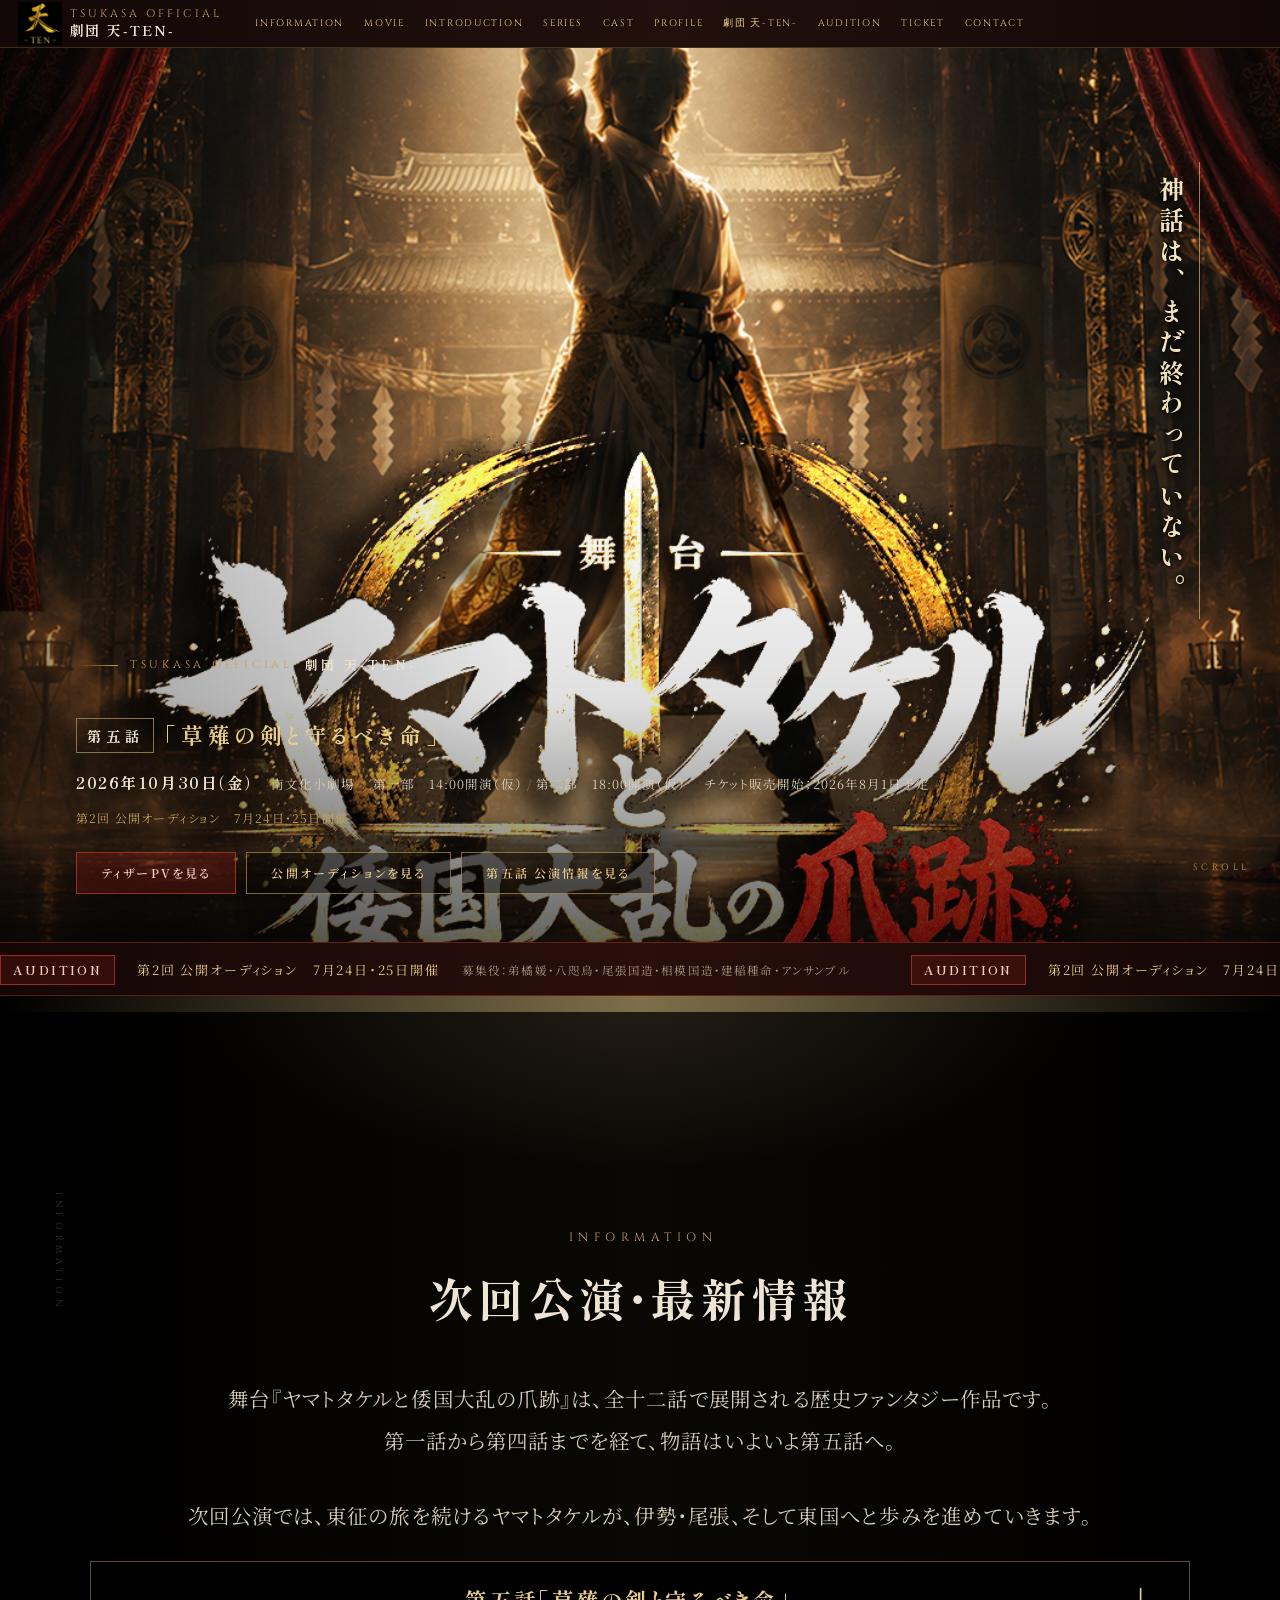
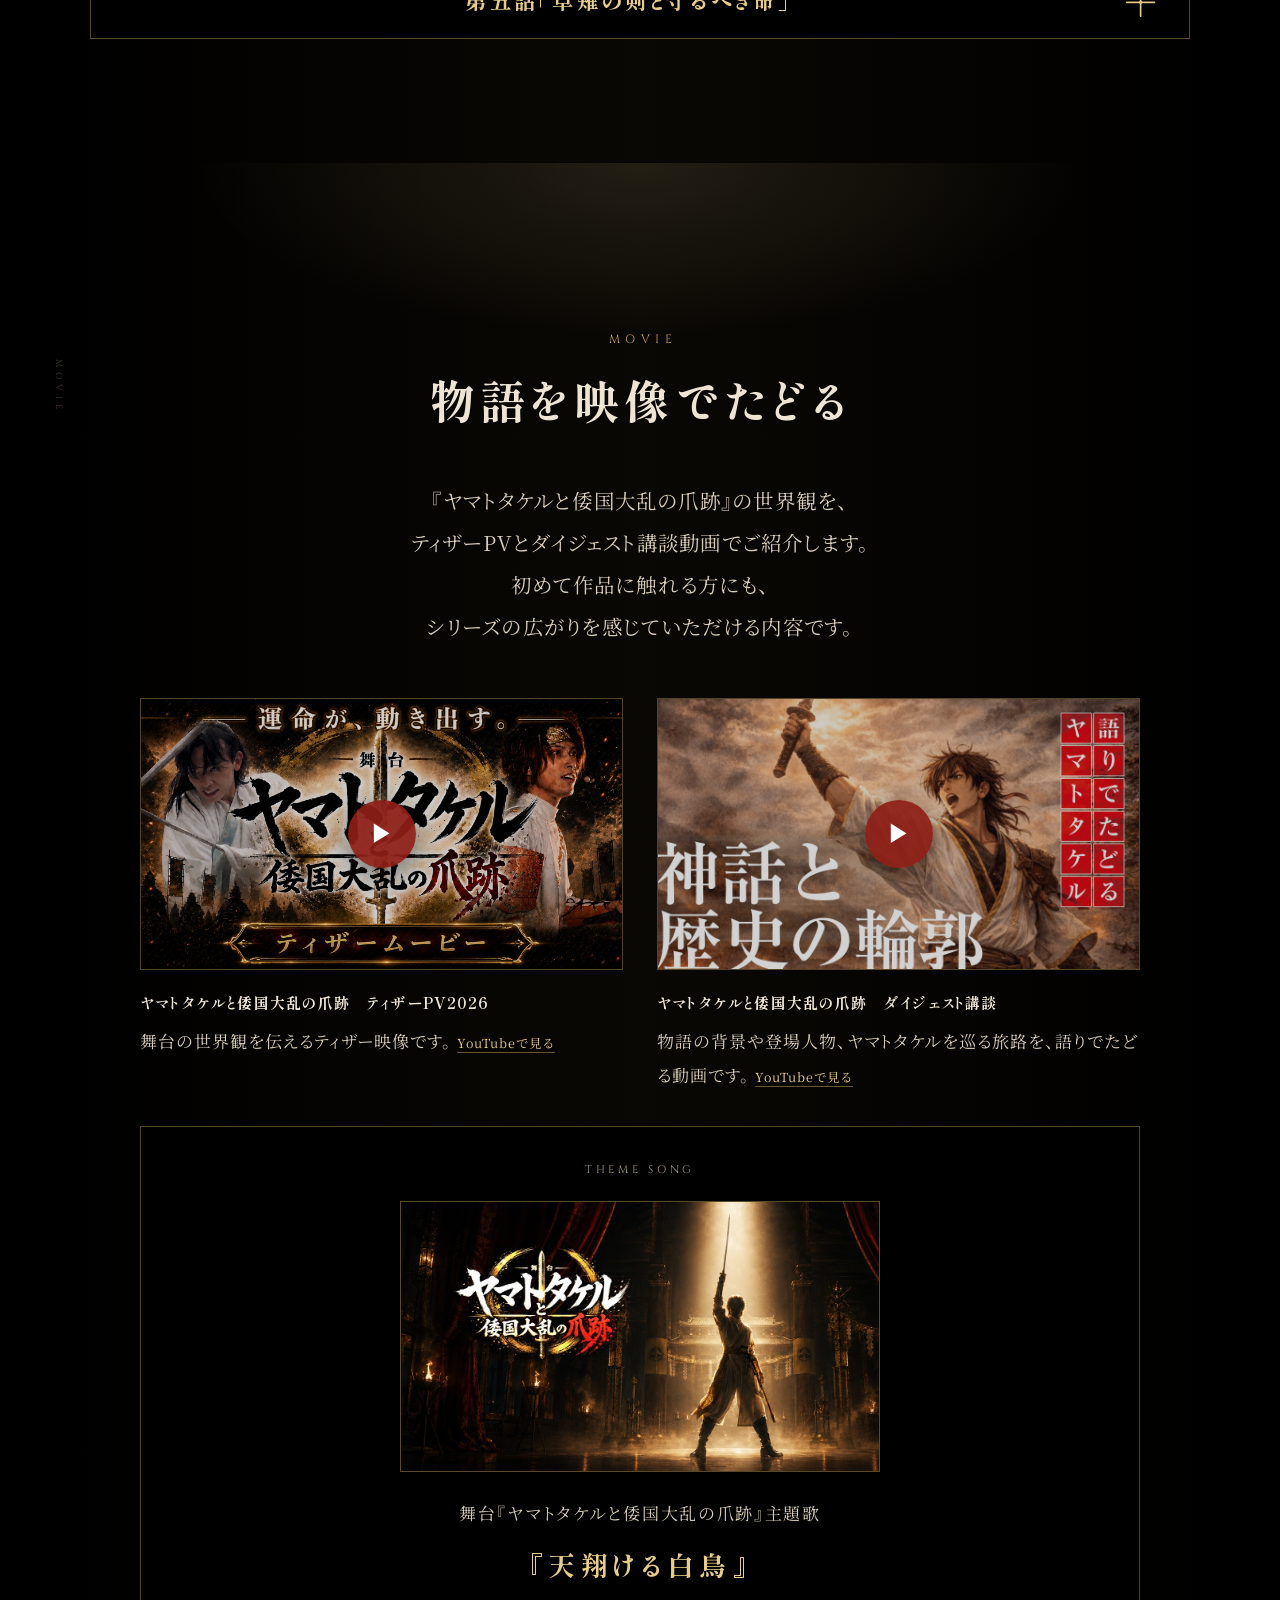
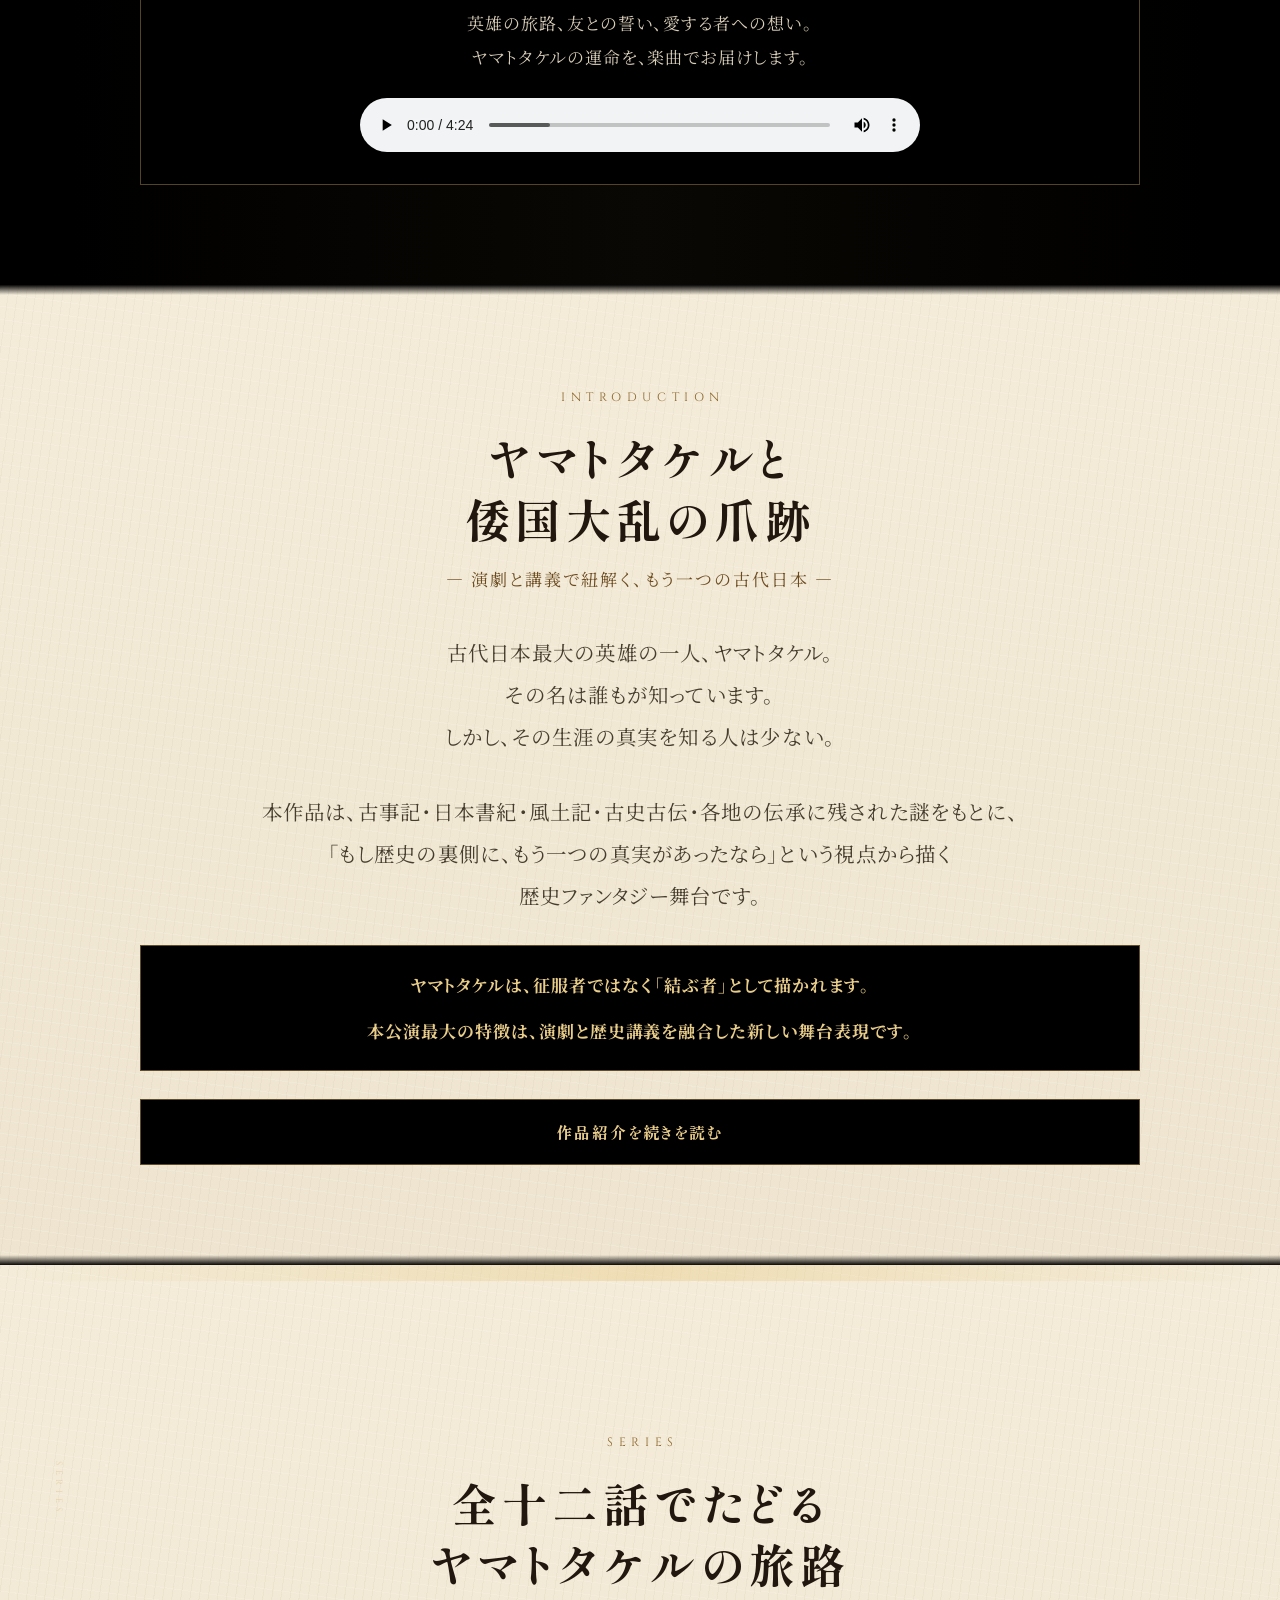
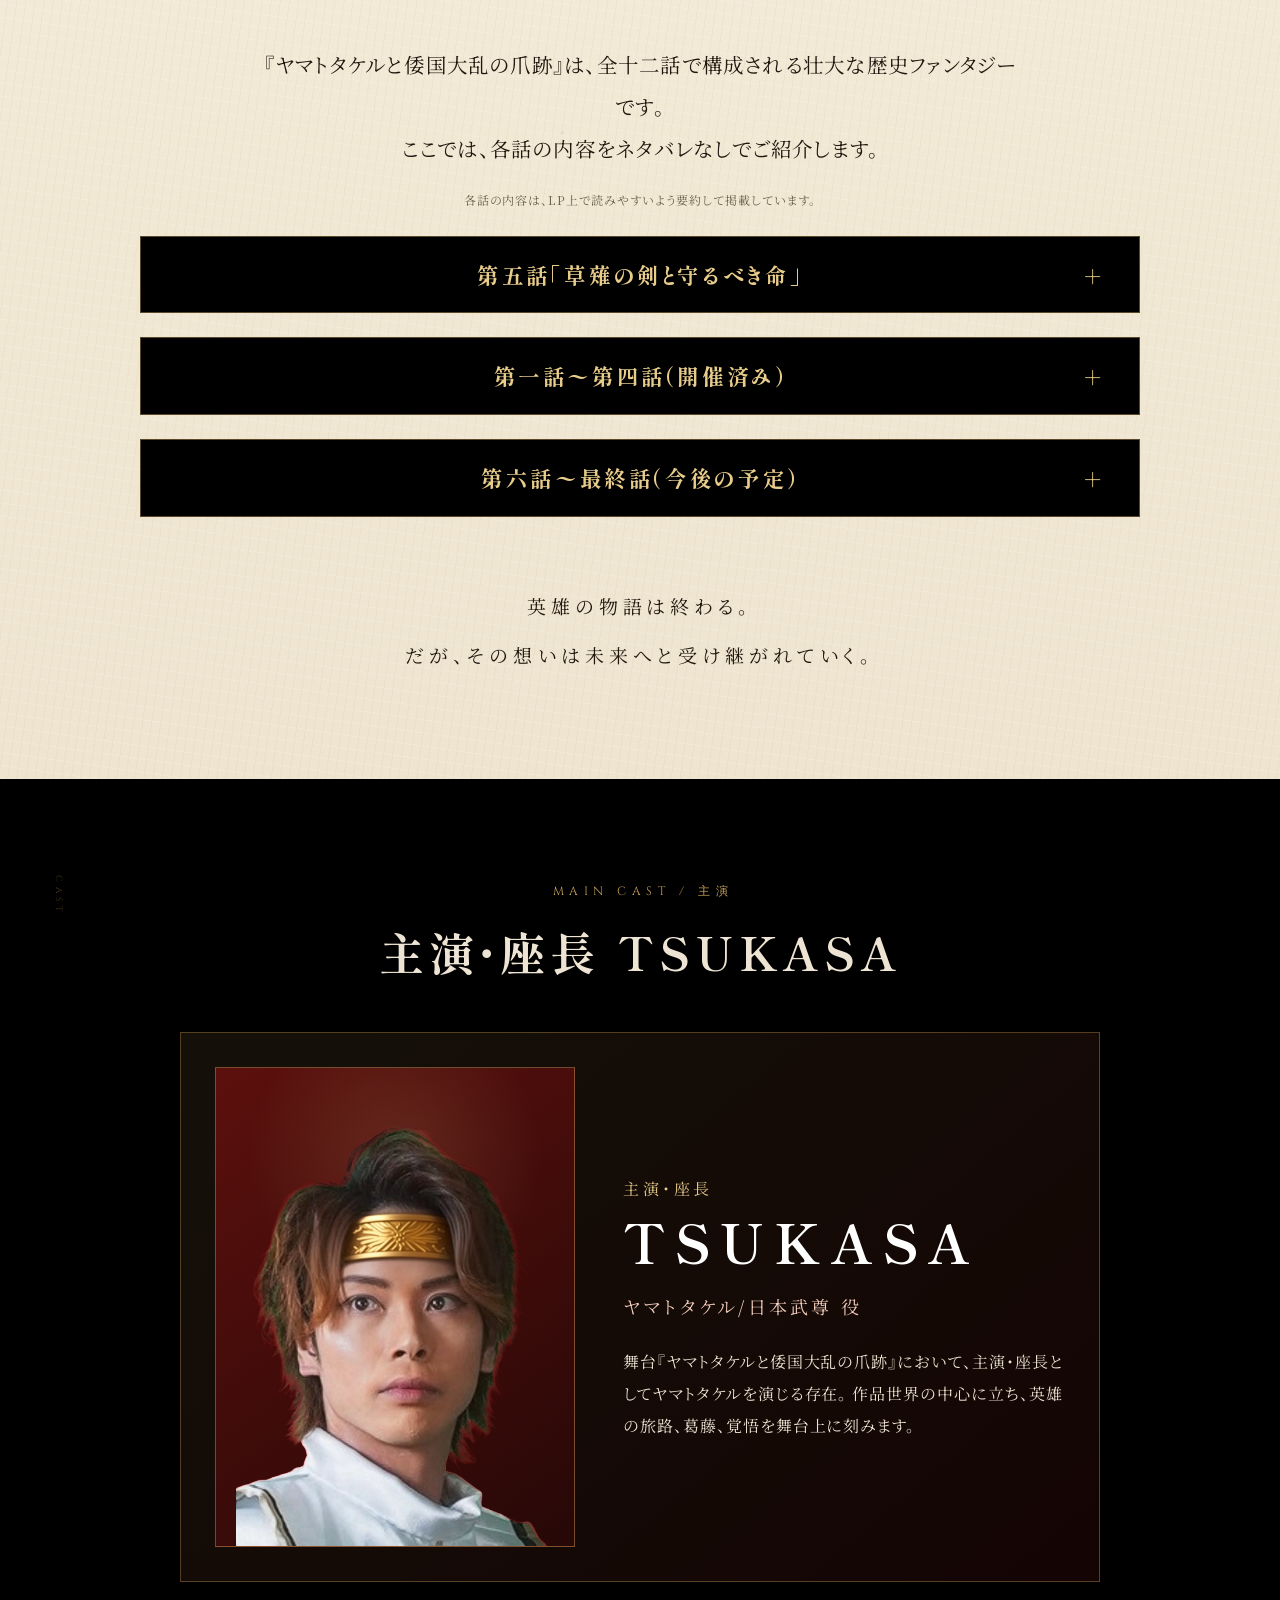
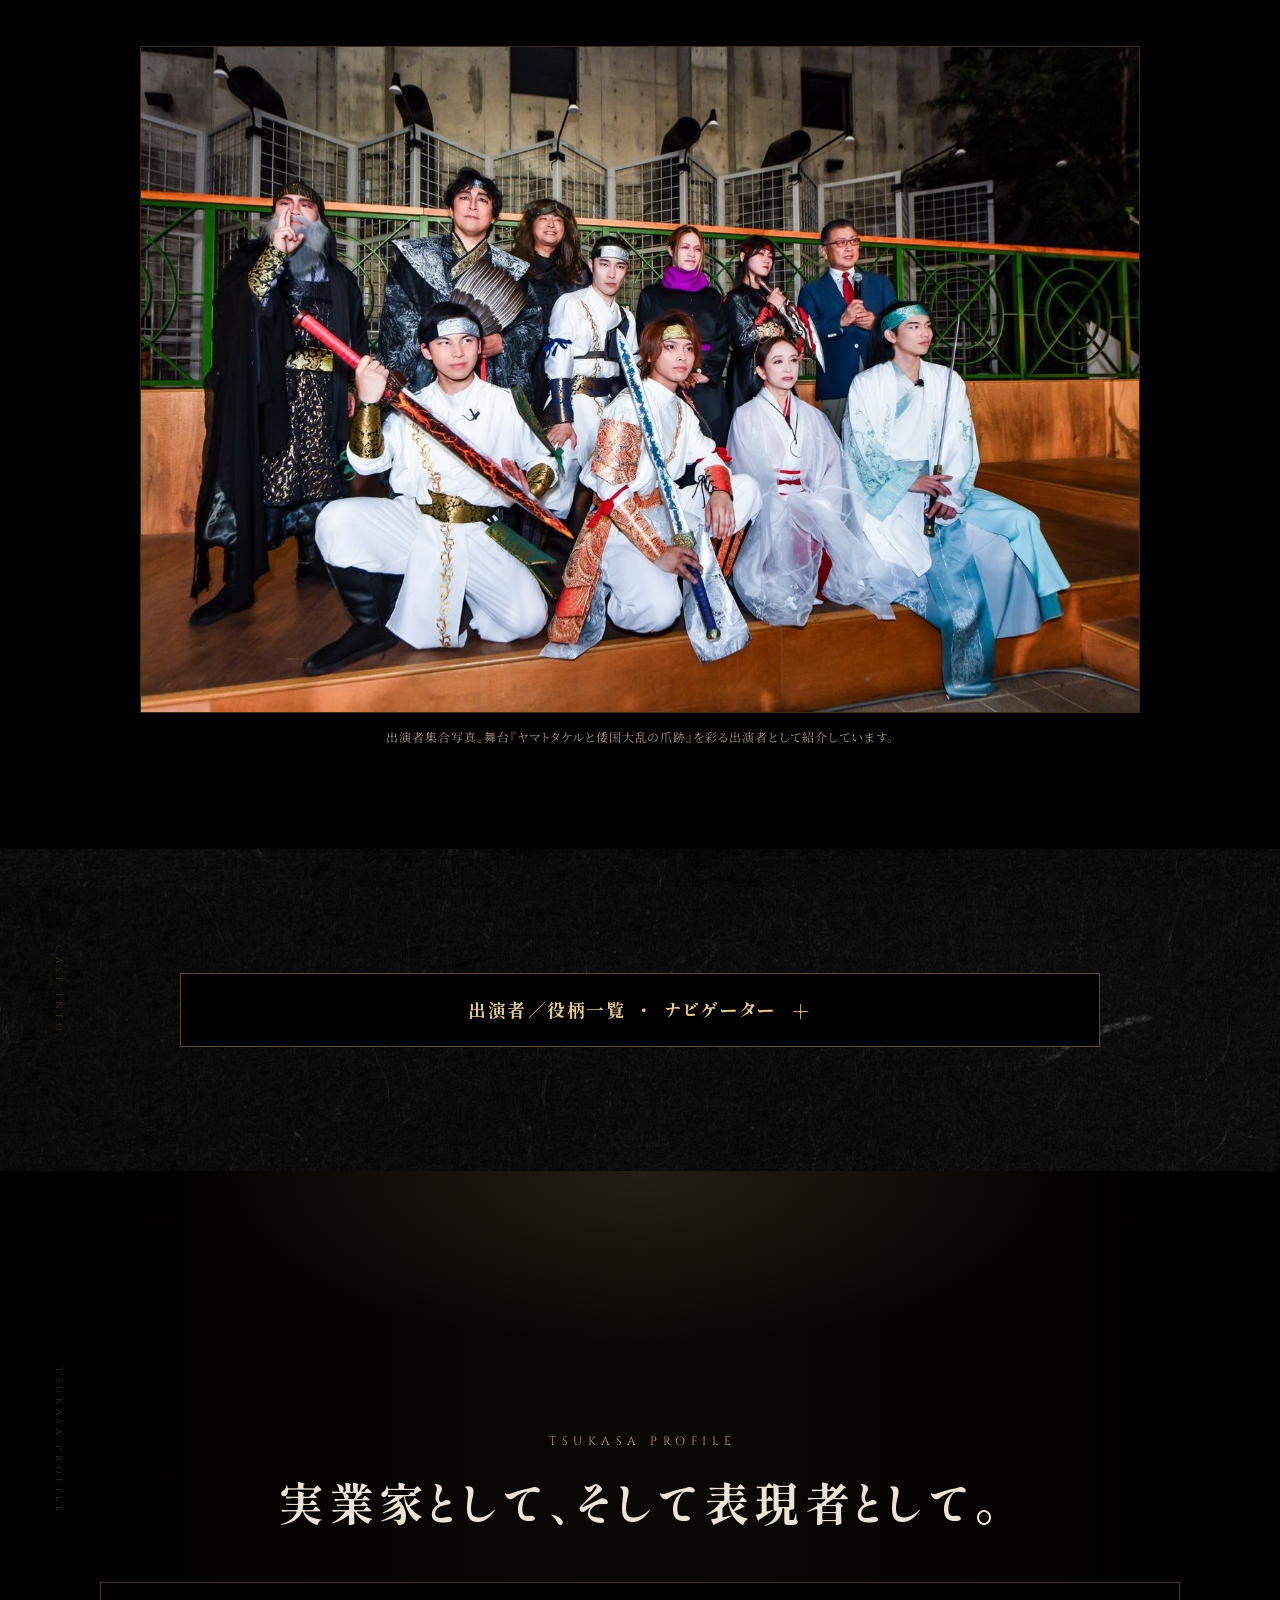
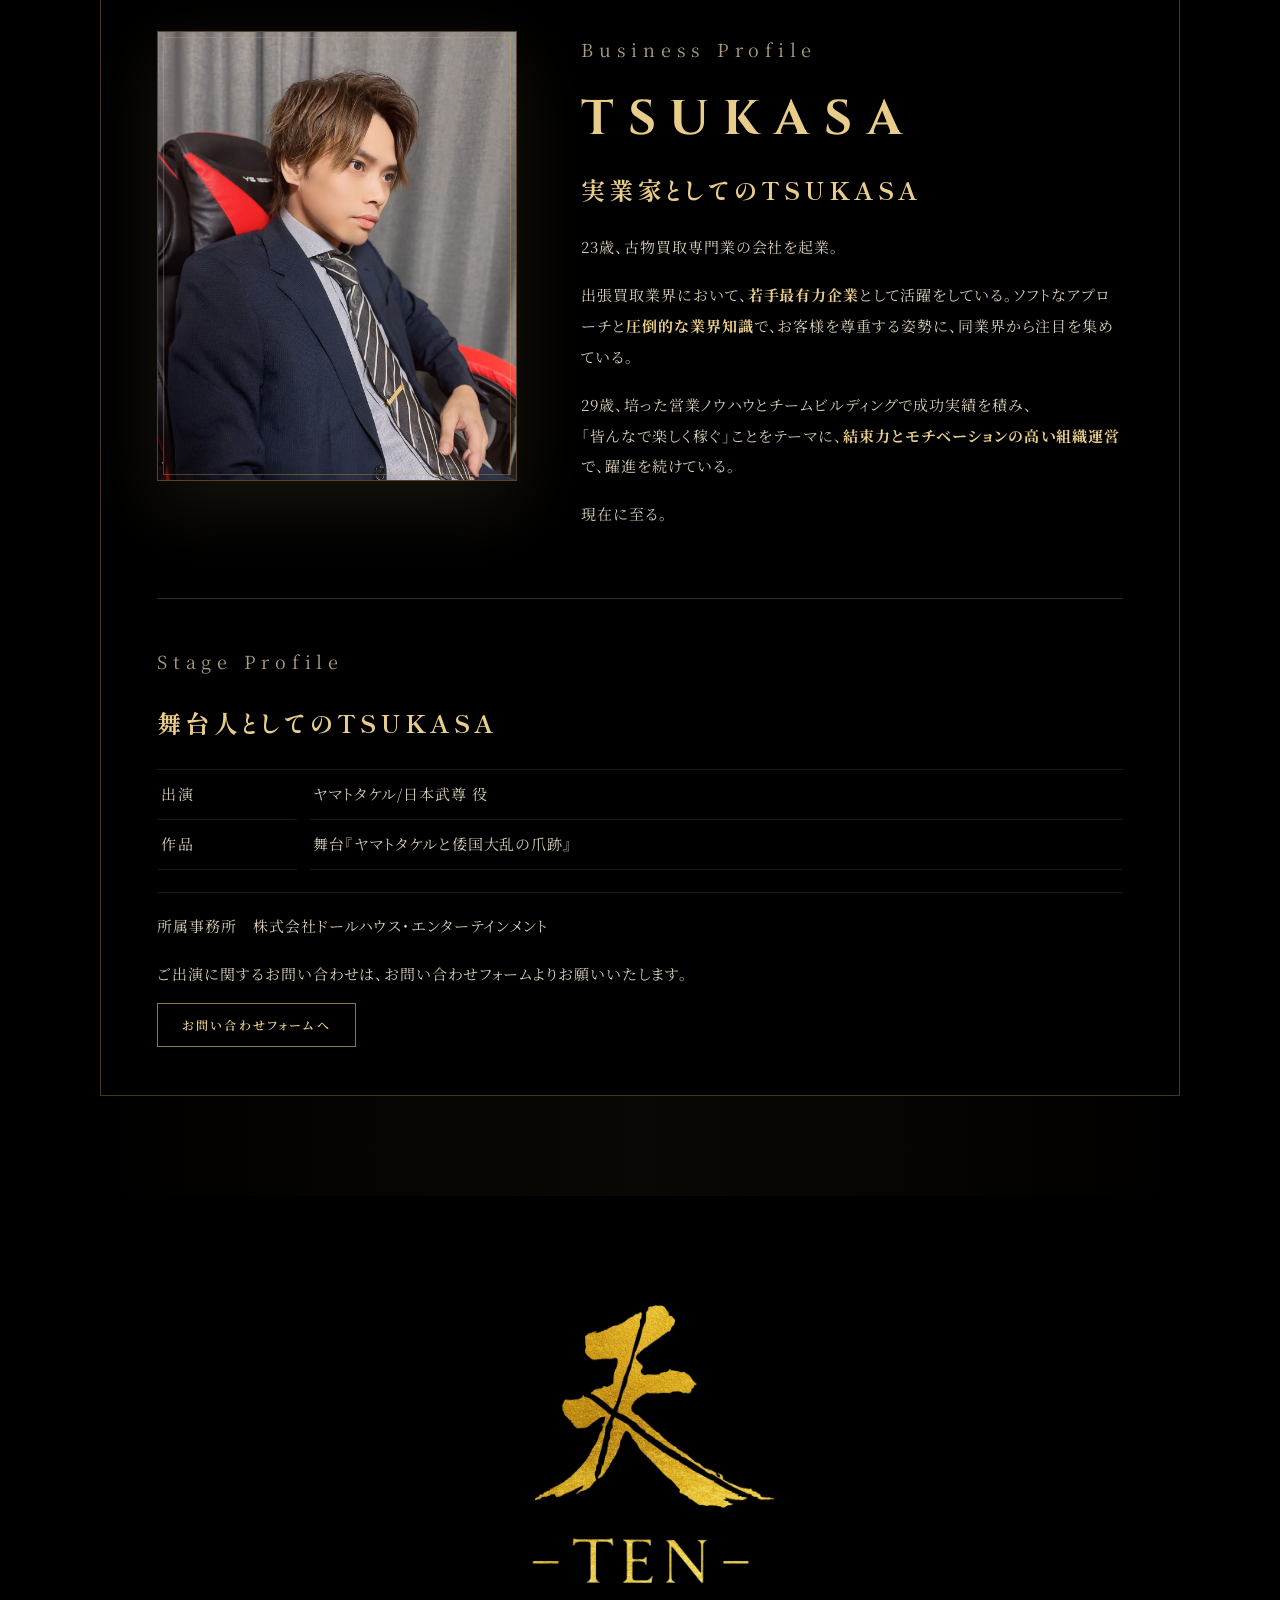
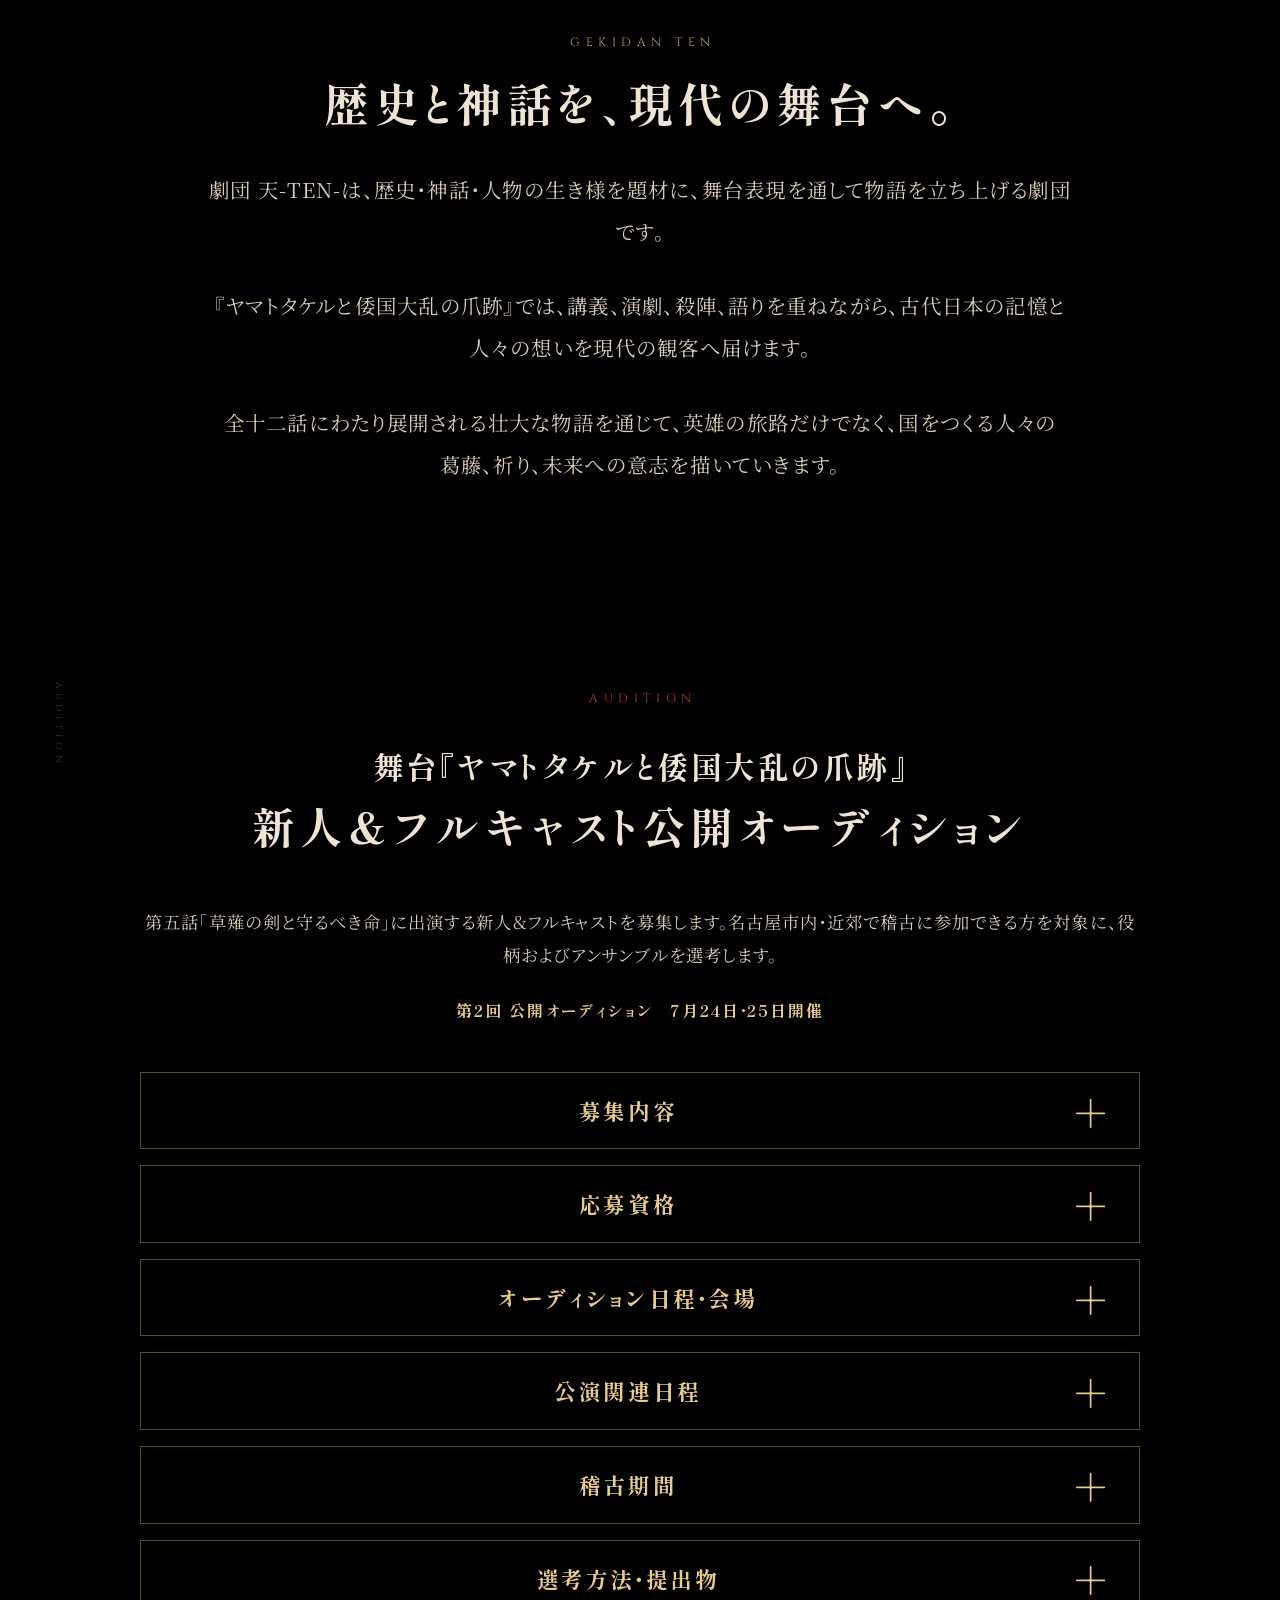
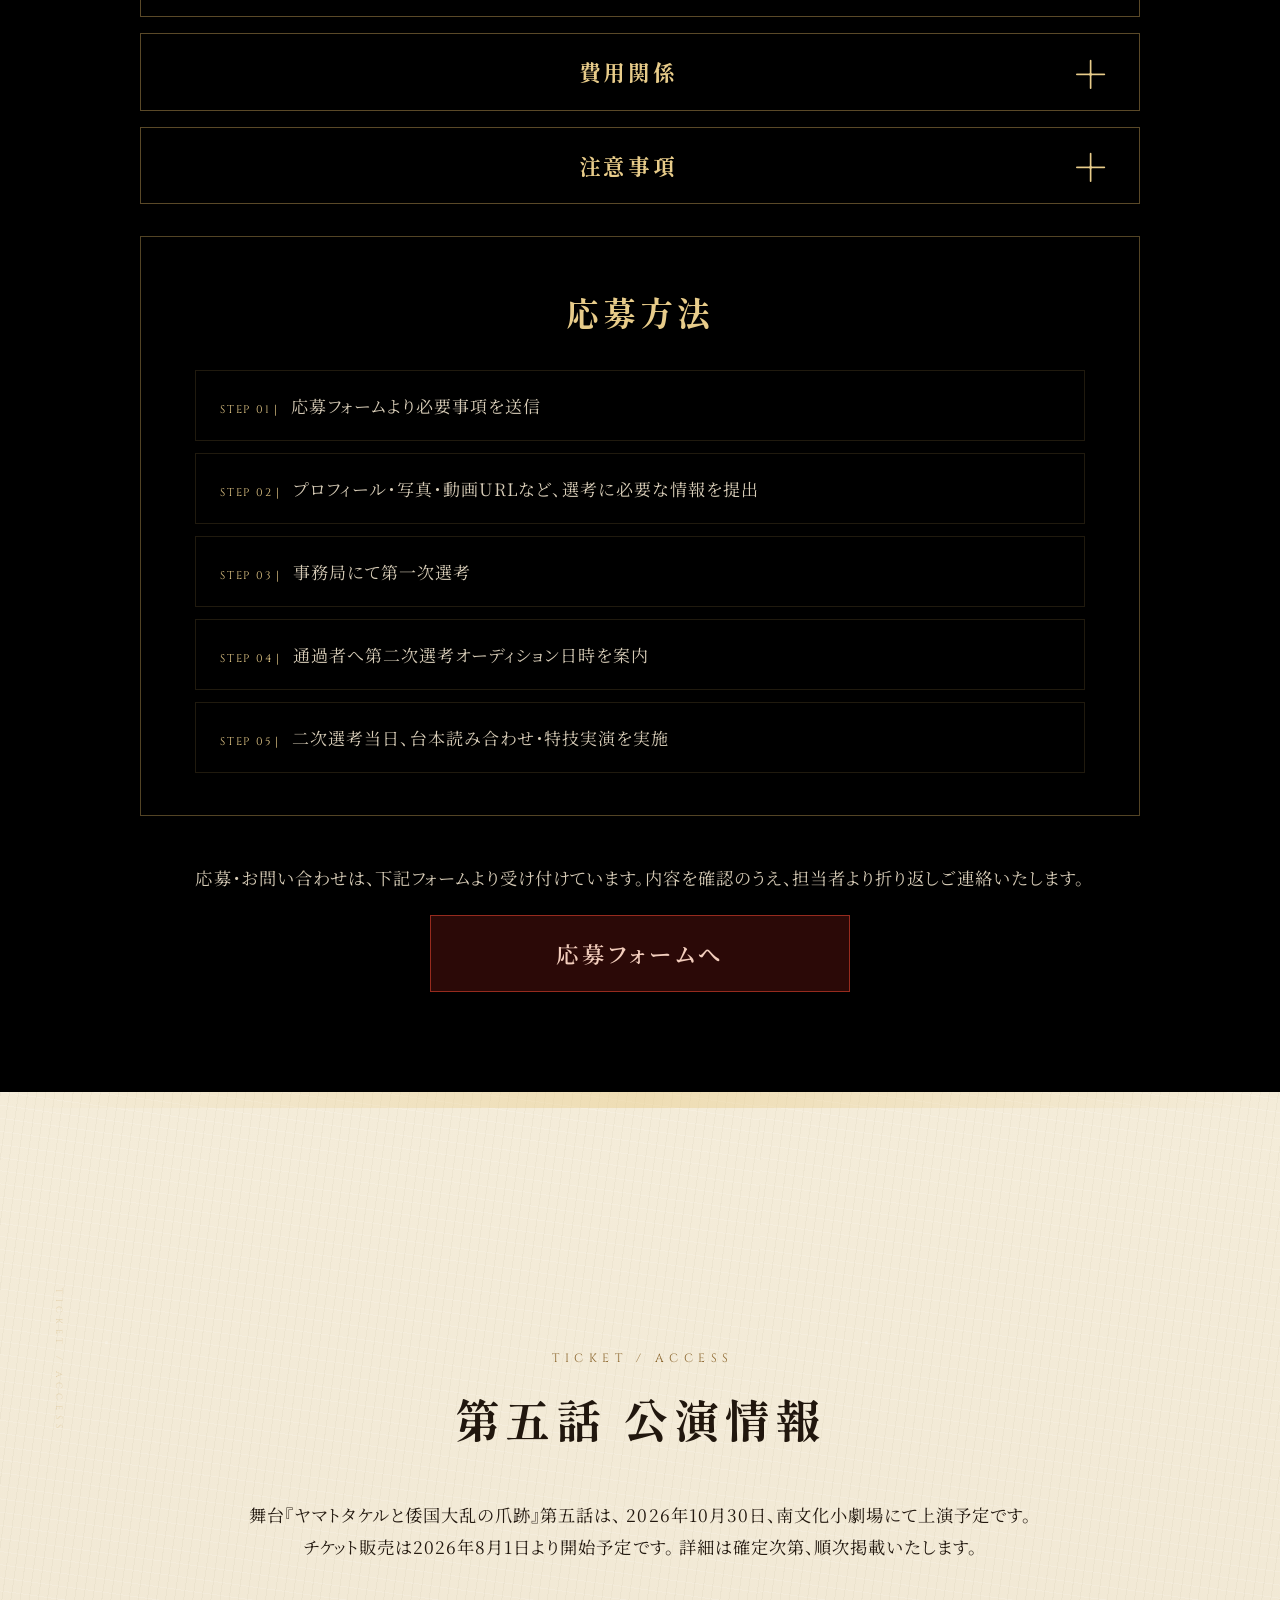
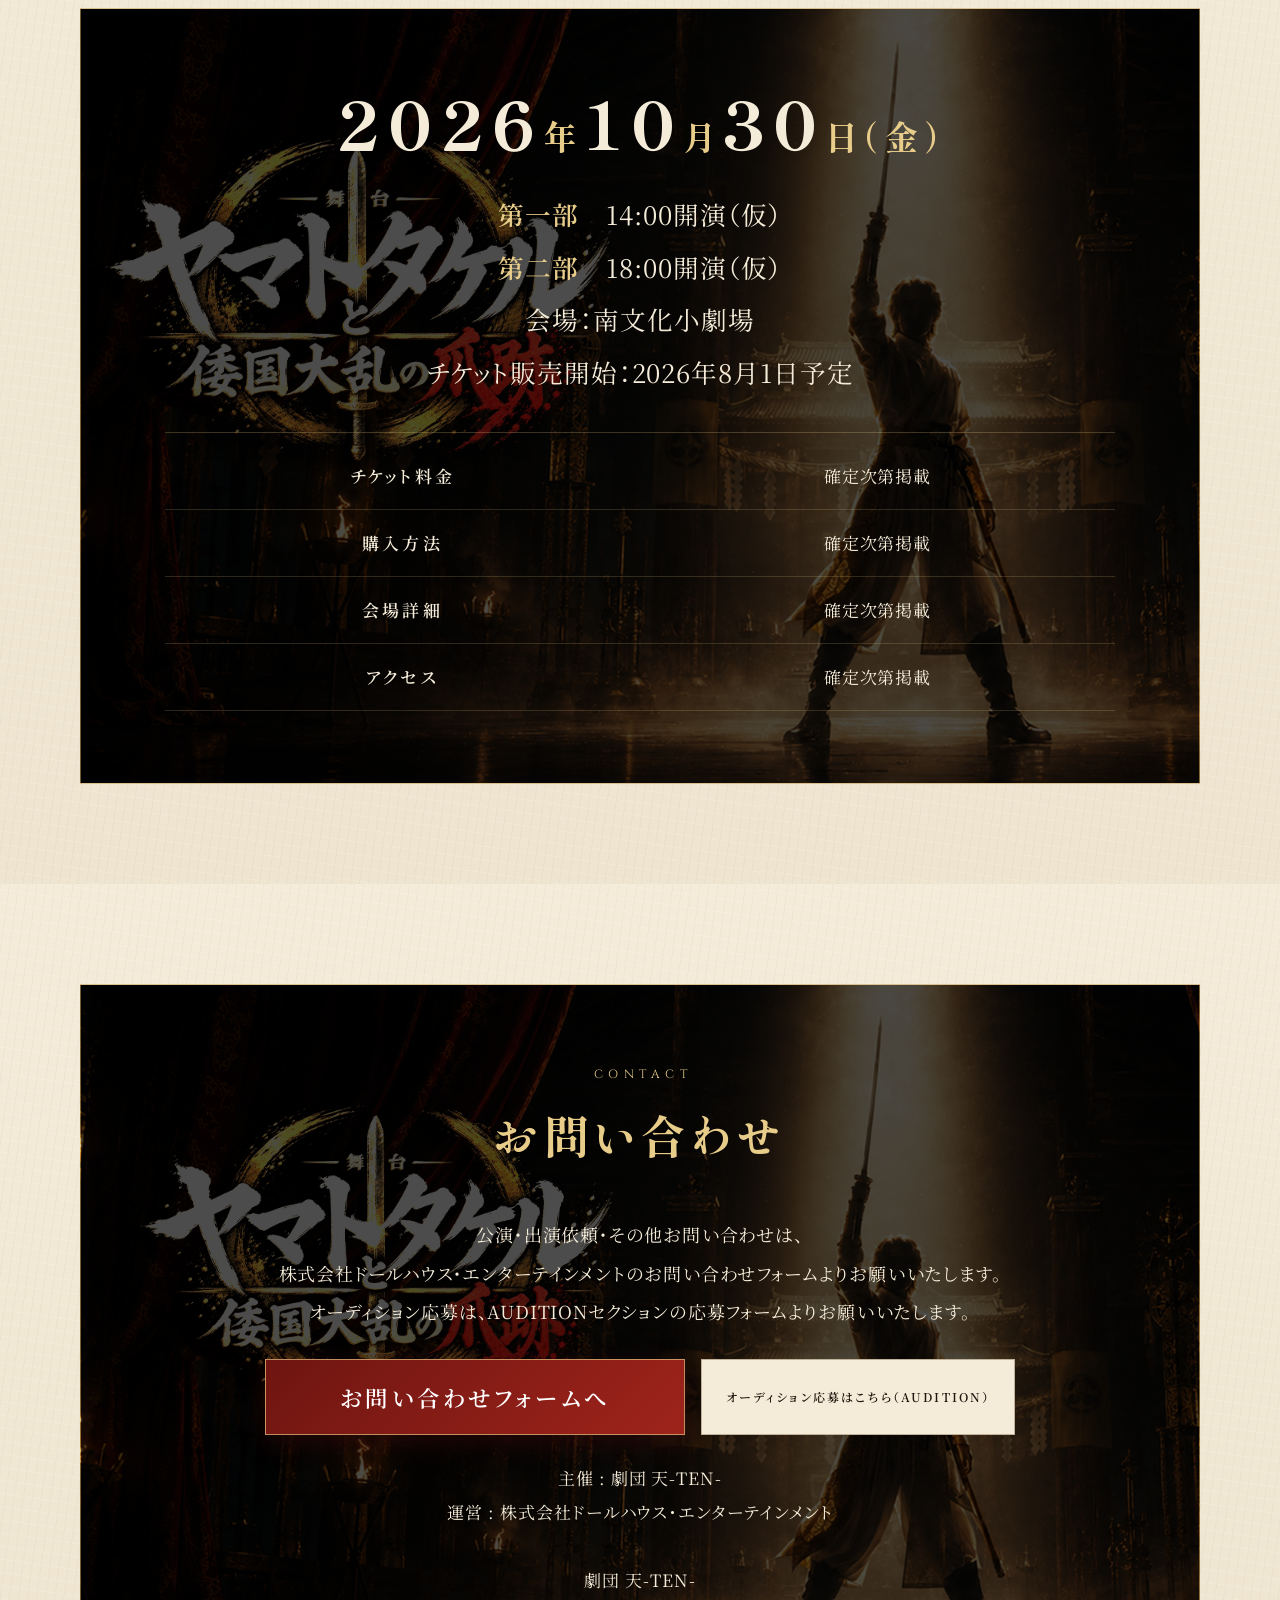
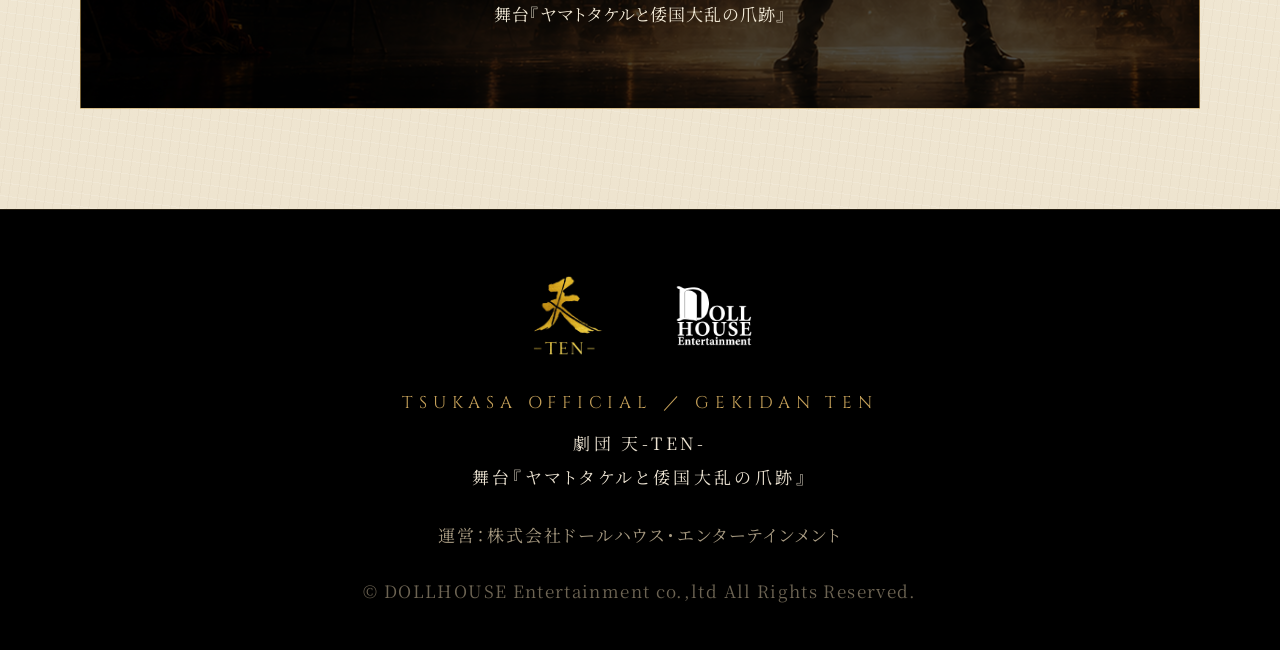
==== ten/index.html @ f3f81038 "TSUKASA LP (gekidan-ten): final typography pass, theme-song jacket, contact routing - Import client " ====
<!DOCTYPE html>
<html lang="ja">
<head>
<meta charset="UTF-8">
<meta name="viewport" content="width=device-width, initial-scale=1.0">
<link rel="icon" href="./assets/logo/favicon.png?v=1" type="image/png">
<link rel="apple-touch-icon" href="./assets/logo/favicon.png?v=1">
<title>TSUKASA OFFICIAL｜劇団 天-TEN-｜舞台『ヤマトタケルと倭国大乱の爪跡』第五話 草薙の剣と守るべき命</title>
<meta name="description" content="TSUKASA OFFICIAL／劇団 天-TEN-（劇団天）公式サイト。舞台 ヤマトタケル『ヤマトタケルと倭国大乱の爪跡』第五話「草薙の剣と守るべき命」は2026年10月30日（金）南文化小劇場にて上演。第2回 公開オーディションは2026年7月24日・25日開催。">
<meta property="og:title" content="TSUKASA OFFICIAL｜劇団 天-TEN-｜舞台『ヤマトタケルと倭国大乱の爪跡』">
<meta property="og:description" content="劇団 天-TEN-（劇団天）公式サイト。TSUKASA主演・座長、舞台 ヤマトタケル『ヤマトタケルと倭国大乱の爪跡』第五話「草薙の剣と守るべき命」。">
<meta property="og:type" content="website">
<link rel="preconnect" href="https://fonts.googleapis.com">
<link rel="preconnect" href="https://fonts.gstatic.com" crossorigin>
<link href="https://fonts.googleapis.com/css2?family=Shippori+Mincho+B1:wght@400;500;600;700;800&family=Noto+Serif+JP:wght@300;400;500;600&family=Cinzel:wght@400;500;600&display=swap" rel="stylesheet">
<style>
/* ==========================================================
   舞台『ヤマトタケルと倭国大乱の爪跡』公式LP
   - 画像は assets/ 配下の相対パスで管理（base64直埋め禁止）
   - HEROのメインビジュアルは assets/hero/ の3ファイルを同名で差し替えるだけで反映
   ========================================================== */
:root{
  --bg:#0A0908;          /* 漆黒 */
  --bg2:#110E0A;         /* 墨   */
  --kinari:#ECE3CE;      /* 生成り */
  --kinari2:#E4D9BE;
  --sumi:#221D16;
  --line:rgba(199,162,90,.28);
  --gold:#C7A25A;        /* 古金 */
  --gold-bright:#E8CC8A;
  --gold-dim:#8a7449;
  --red:#8E1F17;         /* 深赤 */
  --red-bright:#C03A28;
  --paper:#EDE4D3;
  --muted:#A89B82;
  --serif:"Shippori Mincho B1","Noto Serif JP","Yu Mincho","YuMincho","Hiragino Mincho ProN","Noto Serif CJK JP",serif;
  --body:"Noto Serif JP","Yu Mincho","YuMincho","Hiragino Mincho ProN","Noto Serif CJK JP",serif;
  --latin:"Cinzel",serif;
  --ease:cubic-bezier(.22,.8,.3,1);
}
*{margin:0;padding:0;box-sizing:border-box}
html{scroll-behavior:smooth;scroll-padding-top:76px}
body{
  background:#0A0908 url("assets/bg/washi-black.jpg") repeat;
  background-size:1100px auto;color:var(--paper);
  font-family:var(--body);line-height:2;letter-spacing:.06em;
  font-feature-settings:"palt";overflow-x:hidden;
}
img{max-width:100%;display:block}
a{color:inherit;text-decoration:none}
::selection{background:var(--gold);color:#15100a}
.sr-only{
  position:absolute;width:1px;height:1px;padding:0;margin:-1px;overflow:hidden;
  clip:rect(0,0,0,0);white-space:nowrap;border:0;
}
.grain{position:relative}
.grain::after{
  content:"";position:absolute;inset:0;pointer-events:none;
  background:url("assets/bg/grain.png") repeat;opacity:.5;z-index:0;
}
.grain>*{position:relative;z-index:1}

/* ============ LOADER ============ */
#loader{
  position:fixed;inset:0;z-index:1000;background:#000;
  display:flex;flex-direction:column;align-items:center;justify-content:center;gap:26px;
  transition:transform 1s var(--ease),opacity .6s ease .5s;
}
#loader .ld-logo{width:min(320px,62vw);opacity:0;transform:scale(.96);
  animation:ldIn .8s var(--ease) .1s forwards;
}
#loader .ld-brand{
  font-family:var(--latin);font-size:11px;letter-spacing:.5em;text-indent:.5em;color:var(--gold);
  opacity:0;animation:ldIn .8s ease .3s forwards;
}
#loader .ld-bar{width:min(320px,62vw);height:1px;background:rgba(199,162,90,.18);overflow:hidden}
#loader .ld-bar i{display:block;height:100%;width:0;background:linear-gradient(to right,var(--gold),var(--gold-bright));
  animation:ldBar .9s var(--ease) .2s forwards}
@keyframes ldIn{to{opacity:1;transform:none}}
@keyframes ldBar{to{width:100%}}
#loader.done{transform:translateY(-100%);opacity:0;pointer-events:none}
body.loading{overflow:hidden}

/* ============ HEADER ============ */
header{
  position:fixed;top:0;left:0;right:0;z-index:100;height:68px;
  display:flex;align-items:center;
  transition:background .5s ease,border-color .5s ease;
  border-bottom:1px solid transparent;
}
header.solid{background:rgba(10,9,8,.9);backdrop-filter:blur(8px);border-bottom-color:rgba(199,162,90,.18)}
.hd-inner{width:100%;max-width:1280px;margin:0 auto;display:flex;align-items:center;justify-content:space-between;padding:0 22px}
.hd-brand{display:flex;align-items:center;gap:12px}
.hd-brand img{height:40px;width:auto}
.hd-brand .t{display:flex;flex-direction:column;line-height:1.3}
.hd-brand .en{font-family:var(--latin);font-size:10px;letter-spacing:.3em;color:var(--gold)}
.hd-brand .ja{font-family:var(--serif);font-size:13.5px;font-weight:700;letter-spacing:.18em}
nav.pc{display:flex;gap:2px}
nav.pc a{
  position:relative;font-family:var(--latin);font-size:10.5px;letter-spacing:.16em;color:var(--muted);
  padding:8px 9px;transition:color .25s;white-space:nowrap;
}
nav.pc a::after{
  content:"";position:absolute;left:9px;right:9px;bottom:3px;height:1px;
  background:var(--gold);transform:scaleX(0);transform-origin:left;transition:transform .35s var(--ease);
}
nav.pc a:hover{color:var(--gold-bright)}
nav.pc a:hover::after{transform:scaleX(1)}
.menu-btn{display:none;background:none;border:1px solid var(--line);color:var(--gold);
  font-family:var(--latin);font-size:11px;letter-spacing:.2em;padding:8px 14px;cursor:pointer}
.sp-nav{display:none;position:fixed;top:68px;left:0;right:0;bottom:0;z-index:99;
  background:rgba(8,7,5,.97);padding:30px 24px;overflow-y:auto}
.sp-nav.open{display:block}
.sp-nav a{display:block;padding:13px 4px;border-bottom:1px solid rgba(199,162,90,.14);
  font-family:var(--serif);font-size:15px;letter-spacing:.14em}
.sp-nav a span{font-family:var(--latin);font-size:10px;letter-spacing:.26em;color:var(--gold);display:block}

/* ============ HERO（4レイヤー構造） ============ */
.hero{position:relative;min-height:100svh;overflow:hidden;background:#050403}
/* layer1: メインビジュアル */
.hero-visual{position:absolute;inset:0;overflow:hidden}
.hero-visual img{width:100%;height:100%;object-fit:cover;object-position:center center;
  transform:scale(1.06);animation:kenburns 22s ease-out forwards}
@keyframes kenburns{to{transform:scale(1.0)}}
/* layer2: オーバーレイ（黒グラデ・深赤・古金・墨） */
.hero-overlay{position:absolute;inset:0;pointer-events:none;
  background:
    linear-gradient(to top,rgba(5,4,3,.96) 0%,rgba(5,4,3,.55) 26%,rgba(5,4,3,0) 55%),
    linear-gradient(to right,rgba(5,4,3,.88) 0%,rgba(5,4,3,.35) 32%,rgba(5,4,3,0) 58%),
    linear-gradient(to left,rgba(5,4,3,.6) 0%,rgba(5,4,3,0) 30%),
    linear-gradient(to bottom,rgba(5,4,3,.55),rgba(5,4,3,0) 22%),
    radial-gradient(900px 480px at 78% 30%, rgba(199,162,90,.10), transparent 70%),
    radial-gradient(700px 500px at 12% 96%, rgba(142,31,23,.16), transparent 70%);
}
.hero-overlay::after{content:"";position:absolute;inset:0;background:url("assets/bg/grain.png") repeat;opacity:.55}
/* layer3: コンテンツ（PC=左下寄せ） */
.hero-content{
  position:absolute;left:0;right:0;bottom:0;
  max-width:1280px;margin:0 auto;padding:0 26px 56px;
  display:flex;flex-direction:column;align-items:flex-start;gap:0;
}
.hc-brand{display:flex;align-items:center;gap:12px;margin-bottom:18px}
.hc-brand .rule{width:42px;height:1px;background:linear-gradient(to right,transparent,var(--gold))}
.hc-brand span{font-family:var(--latin);font-size:11px;letter-spacing:.34em;color:var(--gold)}
.hc-brand b{font-family:var(--serif);font-size:13px;font-weight:700;letter-spacing:.26em;color:var(--paper)}
.hc-logo{width:min(440px,72vw)}
.hc-logo img{width:100%;mix-blend-mode:screen}
.hc-ep{
  margin-top:16px;font-family:var(--serif);font-weight:700;
  font-size:clamp(16px,2vw,21px);letter-spacing:.14em;color:var(--gold-bright);
}
.hc-ep small{display:inline-block;font-size:.66em;letter-spacing:.26em;color:var(--paper);
  border:1px solid var(--gold-dim);padding:2px 10px;margin-right:12px;vertical-align:2px}
.hc-spec{margin-top:12px;font-size:13px;line-height:2.15;color:#D9CFBA}
.hc-spec b{font-family:var(--serif);font-size:1.25em;color:var(--paper);letter-spacing:.1em}
.hc-spec .dot{color:var(--gold-dim);margin:0 8px}
.hc-aud{margin-top:8px;font-size:12px;letter-spacing:.1em;color:var(--gold)}
.hero-ctas{display:flex;gap:12px;flex-wrap:wrap;margin-top:22px}
.btn{
  display:inline-flex;align-items:center;justify-content:center;position:relative;overflow:hidden;
  font-family:var(--serif);font-size:12.5px;letter-spacing:.2em;font-weight:600;text-indent:.2em;
  padding:13px 26px;border:1px solid var(--gold-dim);color:var(--gold-bright);
  background:linear-gradient(180deg,rgba(199,162,90,.12),rgba(199,162,90,.02));
  transition:color .35s,border-color .35s,box-shadow .35s;
}
.btn::before{
  content:"";position:absolute;inset:0;background:rgba(199,162,90,.18);
  transform:scaleX(0);transform-origin:left;transition:transform .4s var(--ease);z-index:-1;
}
.btn:hover{border-color:var(--gold-bright);box-shadow:0 0 22px rgba(199,162,90,.22)}
.btn:hover::before{transform:scaleX(1)}
.btn.red{border-color:rgba(192,58,40,.65);color:#F2CDBC;background:linear-gradient(180deg,rgba(142,31,23,.3),rgba(142,31,23,.08))}
.btn.red::before{background:rgba(142,31,23,.35)}
.btn.red:hover{border-color:var(--red-bright);box-shadow:0 0 22px rgba(142,31,23,.35)}
/* 縦組みサブコピー（主役にしない） */
.hero-copy-v{
  position:absolute;right:max(26px,calc((100vw - 1280px)/2 + 26px));bottom:120px;
  writing-mode:vertical-rl;font-feature-settings:normal;
  font-family:var(--serif);font-weight:600;font-size:clamp(14px,1.4vw,18px);
  letter-spacing:.34em;line-height:2.2;color:rgba(237,228,211,.85);
  padding:14px 12px;border-right:1px solid rgba(199,162,90,.4);
  text-shadow:0 2px 14px rgba(0,0,0,.8);
}
/* layer4: スクロール誘導 */
.hero-scroll{
  position:absolute;right:max(30px,calc((100vw - 1280px)/2 + 30px));bottom:0;
  display:flex;flex-direction:column;align-items:center;gap:8px;
}
.hero-scroll span{font-family:var(--latin);font-size:9px;letter-spacing:.4em;color:var(--gold)}
.hero-scroll i{display:block;width:1px;height:58px;overflow:hidden;position:relative}
.hero-scroll i::after{
  content:"";position:absolute;left:0;top:-100%;width:1px;height:100%;
  background:linear-gradient(to bottom,transparent,var(--gold-bright));
  animation:scrollLine 2.2s var(--ease) infinite;
}
@keyframes scrollLine{0%{top:-100%}55%{top:0}100%{top:100%}}
/* HERO進入アニメーション */
.hero [data-hero]{opacity:0;transform:translateY(22px);transition:opacity 1s var(--ease),transform 1s var(--ease)}
body.ready .hero [data-hero]{opacity:1;transform:none}
body.ready .hero [data-hero="1"]{transition-delay:.1s}
body.ready .hero [data-hero="2"]{transition-delay:.25s}
body.ready .hero [data-hero="3"]{transition-delay:.4s}
body.ready .hero [data-hero="4"]{transition-delay:.55s}
body.ready .hero [data-hero="5"]{transition-delay:.7s}

/* ============ オーディション帯（マーキー） ============ */
.aud-band{
  display:block;background:linear-gradient(90deg,#170c08,#241008 50%,#170c08);
  border-top:1px solid rgba(192,58,40,.4);border-bottom:1px solid rgba(192,58,40,.4);
  overflow:hidden;white-space:nowrap;padding:13px 0;position:relative;
}
.aud-band .track{display:inline-flex;gap:0;animation:marquee 26s linear infinite;will-change:transform}
.aud-band:hover .track{animation-play-state:paused}
.aud-band .unit{display:inline-flex;align-items:center;gap:22px;padding-right:60px}
.aud-band .tag{
  font-family:var(--serif);font-size:12px;font-weight:700;letter-spacing:.2em;color:#F2CDBC;
  border:1px solid rgba(192,58,40,.7);padding:2px 12px;background:rgba(142,31,23,.25);
}
.aud-band .txt{font-family:var(--serif);font-size:13px;letter-spacing:.14em;color:var(--gold-bright)}
.aud-band .roles{font-size:11.5px;letter-spacing:.1em;color:var(--muted)}
@keyframes marquee{to{transform:translateX(-50%)}}

/* ============ 共通セクション ============ */
section{padding:110px 22px;position:relative}
.wrap{max-width:1080px;margin:0 auto}
.wrap-n{max-width:880px;margin:0 auto}
.sec-label{
  position:absolute;top:108px;writing-mode:vertical-rl;font-family:var(--latin);
  font-size:10px;letter-spacing:.5em;color:rgba(199,162,90,.4);left:max(14px,calc((100vw - 1280px)/2));
  user-select:none;pointer-events:none;
}
.sec-head{margin-bottom:58px;text-align:center}
.sec-head .en{
  font-family:var(--latin);font-size:12px;letter-spacing:.5em;text-indent:.5em;
  color:var(--gold);display:block;margin-bottom:14px;
}
.sec-head h2{
  font-family:var(--serif);font-size:clamp(22px,3.4vw,30px);font-weight:700;
  letter-spacing:.18em;line-height:1.8;
}
.sec-head .rule{
  width:64px;height:1px;margin:24px auto 0;
  background:linear-gradient(to right,transparent,var(--gold),transparent);position:relative;
  transform:scaleX(0);transition:transform 1s var(--ease) .3s;
}
.sec-head.in .rule{transform:scaleX(1)}
.sec-head .rule::after{
  content:"";position:absolute;left:50%;top:-3px;width:7px;height:7px;
  transform:translateX(-50%) rotate(45deg);background:inherit;
  background:var(--bg);border:1px solid var(--gold);
}
.lead-p{font-size:14.5px;line-height:2.5;color:#D8CDB8}
.lead-p + .lead-p{margin-top:1.6em}
.note{font-size:12px;color:var(--muted)}
.center{text-align:center}

/* リビール */
.rv{opacity:0;transform:translateY(28px);transition:opacity 1s var(--ease),transform 1s var(--ease)}
.rv.in{opacity:1;transform:none}
.rv-clip{clip-path:inset(0 0 100% 0);transition:clip-path 1.1s var(--ease)}
.rv-clip.in{clip-path:inset(0 0 0% 0)}
.rv[data-d="1"]{transition-delay:.12s}.rv[data-d="2"]{transition-delay:.24s}.rv[data-d="3"]{transition-delay:.36s}

/* ============ INFORMATION ============ */
#information{
  background:
    radial-gradient(800px 360px at 50% 0%, rgba(199,162,90,.10), transparent 70%),
    linear-gradient(180deg,rgba(14,12,9,.82),rgba(10,9,8,.82));
}
.info-card{
  border:1px solid var(--line);
  background:linear-gradient(160deg,rgba(199,162,90,.07),rgba(0,0,0,0));
  padding:48px 40px;margin-top:46px;position:relative;
}
.info-card::before{
  content:"第五話";position:absolute;top:-14px;left:30px;background:#0D0B08;
  font-family:var(--serif);color:var(--gold-bright);font-size:13px;letter-spacing:.24em;
  padding:0 16px;border:1px solid var(--gold-dim);line-height:27px;
}
.info-title{font-family:var(--serif);font-size:clamp(20px,2.8vw,26px);font-weight:700;letter-spacing:.12em;margin-bottom:26px;color:var(--gold-bright)}
.spec{display:grid;grid-template-columns:128px 1fr;border-top:1px solid rgba(199,162,90,.16)}
.spec dt,.spec dd{padding:13px 6px;border-bottom:1px solid rgba(199,162,90,.16);font-size:14px}
.spec dt{font-family:var(--serif);color:var(--gold);letter-spacing:.18em;font-weight:600}
.spec dd strong{font-weight:600;color:var(--paper)}
.info-aud{
  margin-top:26px;border:1px solid rgba(192,58,40,.45);padding:18px 22px;
  background:rgba(142,31,23,.10);font-size:13px;line-height:2.1;
}
.info-aud b{font-family:var(--serif);color:#F2CDBC;letter-spacing:.16em}

/* ============ MOVIE ============ */
#movie{background:
  radial-gradient(700px 420px at 14% 100%, rgba(142,31,23,.10), transparent 70%),
  linear-gradient(180deg,rgba(10,9,8,.8),rgba(12,10,7,.8))}
.movie-grid{display:grid;grid-template-columns:1fr 1fr;gap:34px;margin-top:14px}
.movie-item .frame{position:relative;aspect-ratio:16/9;border:1px solid var(--line);background:#000;overflow:hidden}
.movie-item iframe{position:absolute;inset:0;width:100%;height:100%;border:0}
.movie-item .ph{
  position:absolute;inset:0;display:flex;flex-direction:column;align-items:center;justify-content:center;gap:12px;
  background:
    url("assets/bg/grain.png") repeat,
    radial-gradient(ellipse at center,rgba(199,162,90,.10),rgba(0,0,0,.5));
}
.movie-item .ph .mark{width:54px;height:54px;border:1px solid var(--gold-dim);transform:rotate(45deg);
  display:flex;align-items:center;justify-content:center}
.movie-item .ph .mark span{transform:rotate(-45deg);font-family:var(--serif);color:var(--gold);font-size:12px}
.movie-item .ph p{font-family:var(--latin);font-size:11px;color:var(--muted);letter-spacing:.34em}
.movie-item h3{font-family:var(--serif);font-size:16px;font-weight:700;letter-spacing:.2em;margin:18px 0 8px;color:var(--gold-bright)}
.movie-item p.desc{font-size:13px;color:var(--muted);line-height:2.1}
.theme-song{
  margin-top:34px;padding:30px 32px;border:1px solid rgba(199,162,90,.32);
  background:
    linear-gradient(140deg,rgba(199,162,90,.08),rgba(142,31,23,.10)),
    rgba(10,8,6,.52);
  text-align:center;
}
.theme-song .en{
  display:block;margin-bottom:10px;font-family:var(--latin);font-size:11px;
  letter-spacing:.34em;color:var(--gold);
}
.theme-song h3{
  font-family:var(--serif);font-size:clamp(19px,2.7vw,27px);
  letter-spacing:.2em;color:var(--gold-bright);margin:8px 0 14px;
}
.theme-song p{font-size:13.5px;color:var(--muted);line-height:2.15}
.theme-song .theme-audio{
  display:block;width:min(100%,560px);margin:24px auto 0;accent-color:var(--gold);
}
.movie-item .movie-link{
  display:inline-block;margin-top:6px;font-size:12.5px;letter-spacing:.08em;
  color:var(--gold-bright);border-bottom:1px solid rgba(199,162,90,.5);
  transition:color .25s,border-color .25s;
}
.movie-item .movie-link:hover{color:#fff;border-color:#fff}

/* ============ INTRODUCTION（生成り＝紙のセクション） ============ */
#introduction{
  background:
    radial-gradient(900px 500px at 88% 8%, rgba(142,31,23,.08), transparent 60%),
    linear-gradient(180deg,var(--kinari),var(--kinari2));
  color:var(--sumi);
}
#introduction::before,#introduction::after{
  content:"";position:absolute;left:0;right:0;height:10px;pointer-events:none;
  background:linear-gradient(to bottom,#0A0908,transparent);
}
#introduction::before{top:0}
#introduction::after{bottom:0;transform:rotate(180deg)}
#introduction .sec-head .en{color:var(--red)}
#introduction .sec-head h2{color:var(--sumi)}
#introduction .sec-head .rule{background:linear-gradient(to right,transparent,var(--red),transparent)}
#introduction .sec-head .rule::after{background:var(--kinari);border-color:var(--red)}
#introduction .lead-p{color:#473D2E}
.intro-grid{display:grid;grid-template-columns:auto 1fr;gap:64px;align-items:start}
.intro-copy-v{
  writing-mode:vertical-rl;font-feature-settings:normal;
  font-family:var(--serif);font-weight:800;font-size:clamp(24px,3.2vw,34px);
  letter-spacing:.3em;line-height:2.0;color:var(--sumi);
  padding:10px 18px;border-right:2px solid var(--red);
  min-height:380px;
}
.intro-copy-v em{font-style:normal;color:var(--red)}

/* ============ SERIES ============ */
#series{background:
  radial-gradient(900px 480px at 50% -5%, rgba(199,162,90,.08), transparent 70%),
  linear-gradient(180deg,rgba(11,10,8,.8),rgba(14,11,8,.8) 50%,rgba(10,9,8,.8))}
.series-sub{
  font-family:var(--serif);font-size:15px;font-weight:700;letter-spacing:.3em;color:var(--gold);
  display:flex;align-items:center;gap:18px;margin:64px 0 26px;
}
.series-sub::before,.series-sub::after{content:"";height:1px;background:rgba(199,162,90,.25);flex:0 0 42px}
.series-sub::after{flex:1}
/* NEXT STAGE 大カード */
.ep-next{
  border:1px solid rgba(192,58,40,.55);position:relative;
  background:
    url("assets/bg/grain.png") repeat,
    radial-gradient(700px 360px at 85% 0%, rgba(142,31,23,.2), transparent 70%),
    linear-gradient(160deg,#171008,#0C0A07);
  box-shadow:0 0 60px rgba(142,31,23,.14);
  display:grid;grid-template-columns:120px 1fr;
}
.ep-next .vside{
  border-right:1px solid rgba(192,58,40,.4);display:flex;flex-direction:column;align-items:center;justify-content:center;gap:18px;padding:30px 0;
}
.ep-next .vside .ns{font-family:var(--latin);font-size:10px;letter-spacing:.4em;color:var(--red-bright);writing-mode:vertical-rl}
.ep-next .vside .num{writing-mode:vertical-rl;font-family:var(--serif);font-weight:800;font-size:24px;letter-spacing:.3em;color:var(--gold-bright)}
.ep-next .body{padding:40px 42px}
.ep-next h3{font-family:var(--serif);font-size:clamp(20px,3vw,27px);font-weight:800;letter-spacing:.12em;color:var(--gold-bright);margin:6px 0 16px}
.ep-next .date-l{font-family:var(--serif);font-size:14px;letter-spacing:.16em;color:#F2CDBC}
.ep-next .story{font-size:13.5px;color:#D5CAB4;line-height:2.25;margin-top:14px}
.ep-next .story p+p{margin-top:.9em}
.ep-next .meta{margin-top:18px;font-size:13px;color:var(--muted);line-height:2.1}
.ep-next .meta b{color:var(--gold)}
.ep-next .ctas{margin-top:22px;display:flex;gap:12px;flex-wrap:wrap}
/* アコーディオン共通 */
.acc{border:1px solid rgba(199,162,90,.22);background:linear-gradient(160deg,rgba(22,17,9,.55),rgba(10,9,8,.35));margin-bottom:14px}
.acc summary{
  list-style:none;cursor:pointer;display:flex;align-items:center;gap:18px;
  padding:20px 24px;user-select:none;transition:background .3s;
}
.acc summary::-webkit-details-marker{display:none}
.acc summary:hover{background:rgba(199,162,90,.06)}
.acc .num{
  font-family:var(--serif);font-weight:700;font-size:15px;letter-spacing:.14em;color:var(--gold);
  flex:0 0 64px;
}
.acc .ttl{font-family:var(--serif);font-weight:700;font-size:15.5px;letter-spacing:.1em;flex:1;line-height:1.7}
.acc .dt{font-size:11.5px;color:var(--muted);letter-spacing:.1em;white-space:nowrap}
.acc .ic{
  flex:0 0 26px;height:26px;border:1px solid var(--gold-dim);position:relative;transform:rotate(45deg);transition:transform .4s var(--ease);
}
.acc .ic::before,.acc .ic::after{
  content:"";position:absolute;background:var(--gold);top:50%;left:50%;
}
.acc .ic::before{width:10px;height:1px;transform:translate(-50%,-50%) rotate(-45deg)}
.acc .ic::after{width:1px;height:10px;transform:translate(-50%,-50%) rotate(-45deg);transition:opacity .3s}
.acc[open] .ic{transform:rotate(225deg)}
.acc[open] .ic::after{opacity:0}
.acc .inner{padding:4px 26px 28px 106px;border-top:1px dashed rgba(199,162,90,.2)}
.acc .inner .story{font-size:13.5px;color:#CFC4AE;line-height:2.2;padding-top:18px}
.acc .inner .story p+p{margin-top:.8em}
.acc .inner h4{font-family:var(--serif);font-size:12.5px;letter-spacing:.26em;color:var(--gold);margin:20px 0 8px}
.acc ul{list-style:none}
.acc ul li{font-size:13px;color:#CFC4AE;padding:4px 0 4px 18px;position:relative;line-height:1.9}
.acc ul li::before{content:"";position:absolute;left:1px;top:13px;width:6px;height:6px;transform:rotate(45deg);border:1px solid var(--gold-dim)}
.acc.future .num{color:var(--muted)}
.series-close{
  margin-top:64px;text-align:center;font-family:var(--serif);
  font-size:clamp(15px,2.4vw,19px);letter-spacing:.26em;line-height:2.6;color:var(--gold-bright);
}
.flyer-box{margin-top:64px;text-align:center}
.flyer-box img{border:1px solid var(--line);margin:0 auto}
.flyer-box p{margin-top:12px}

/* ============ CAST ============ */
#cast{background:
  url("assets/bg/grain.png") repeat,
  radial-gradient(800px 400px at 80% 0%, rgba(199,162,90,.07), transparent 70%),
  linear-gradient(180deg,rgba(13,11,8,.8),rgba(10,9,8,.8))}
.cast-grid{display:grid;grid-template-columns:repeat(3,1fr);gap:34px;margin-top:10px}
.cast{position:relative}
.cast .ph{aspect-ratio:3/4;overflow:hidden;border:1px solid var(--line);position:relative;background:#000}
.cast .ph img{width:100%;height:100%;object-fit:cover;object-position:top center;transition:transform .9s var(--ease);will-change:transform}
.cast:hover .ph img{transform:scale(1.05)}
.cast .ph::after{content:"";position:absolute;inset:0;background:linear-gradient(to top,rgba(10,9,8,.6),transparent 40%)}
.cast .role{
  position:absolute;top:14px;right:14px;writing-mode:vertical-rl;
  font-family:var(--serif);font-size:12.5px;letter-spacing:.2em;color:var(--gold-bright);
  background:rgba(10,9,8,.74);padding:14px 7px;border:1px solid rgba(199,162,90,.35);line-height:1.6;z-index:2;
}
.cast h3{font-family:var(--serif);font-size:19px;font-weight:700;letter-spacing:.18em;margin-top:18px}
.cast .sub{font-size:12px;color:var(--gold);letter-spacing:.2em;margin-top:2px}
.cast p.desc{font-size:13px;color:var(--muted);margin-top:10px;line-height:2.1}
.group-photo{margin-top:64px}
.group-photo img{border:1px solid var(--line)}
.group-photo p{text-align:center;margin-top:12px}
.past-cast{margin-top:54px;border:1px solid var(--line);padding:32px 30px;text-align:center;
  background:linear-gradient(160deg,rgba(199,162,90,.05),rgba(0,0,0,0))}
.past-cast h3{font-family:var(--serif);font-size:15px;font-weight:700;letter-spacing:.3em;color:var(--gold);margin-bottom:18px}
.past-cast ul{list-style:none;display:flex;flex-wrap:wrap;justify-content:center;gap:8px 0}
.past-cast li{font-family:var(--serif);font-size:14px;letter-spacing:.14em;padding:0 18px;position:relative;line-height:1.9}
.past-cast .note{margin-top:16px}

/* ============ PROFILE ============ */
#profile{background:
  radial-gradient(700px 420px at 0% 30%, rgba(199,162,90,.07), transparent 70%),
  linear-gradient(180deg,rgba(11,10,8,.8),rgba(13,10,7,.8))}
.profile-grid{display:grid;grid-template-columns:380px 1fr;gap:56px;align-items:start}
.profile-grid .ph{border:1px solid var(--line)}
.profile-grid h3{font-family:var(--latin);font-size:30px;letter-spacing:.3em;color:var(--gold-bright);margin-bottom:4px}
.profile-grid .name-ja{font-size:13px;color:var(--muted);letter-spacing:.22em;margin-bottom:22px}
.profile-block{
  border:1px solid rgba(199,162,90,.22);padding:26px 28px;
  background:linear-gradient(160deg,rgba(199,162,90,.06),rgba(0,0,0,0));
}
.profile-block+.profile-block{margin-top:20px}
.profile-block h4{
  font-family:var(--serif);font-size:17px;letter-spacing:.18em;color:var(--paper);
  margin-bottom:18px;
}
.profile-block p{font-size:13.5px;color:var(--muted);line-height:2.15}
.profile-block p+p{margin-top:1.15em}
.profile-block .keyword{color:var(--gold-bright);font-weight:700}
.pf-copy{
  font-family:var(--serif);font-size:clamp(17px,2.4vw,21px);font-weight:700;
  letter-spacing:.2em;line-height:2.2;color:var(--gold-bright);
  border-left:2px solid var(--gold-dim);padding-left:20px;margin:28px 0;
}
.pf-spec{display:grid;grid-template-columns:110px 1fr;border-top:1px solid rgba(199,162,90,.16);margin-top:26px}
.pf-spec dt,.pf-spec dd{padding:9px 4px;border-bottom:1px solid rgba(199,162,90,.16);font-size:13px}
.pf-spec dt{color:var(--gold);font-family:var(--serif);letter-spacing:.16em}
.location-list{
  display:grid;gap:10px;max-width:520px;margin:34px auto 0;
  border-top:1px solid rgba(199,162,90,.18);border-bottom:1px solid rgba(199,162,90,.18);
  padding:18px 0;
}
.location-list p{display:flex;justify-content:center;gap:18px;font-size:13px;letter-spacing:.16em;color:var(--muted)}
.location-list span{font-family:var(--serif);color:var(--gold)}

/* ============ 劇団 天-TEN- ============ */
#ten{background:
  radial-gradient(820px 480px at 50% 30%, rgba(199,162,90,.10), transparent 70%),
  linear-gradient(180deg,rgba(10,9,8,.78),rgba(7,6,5,.85));
  text-align:center}
.ten-logo{width:min(300px,56vw);margin:0 auto 34px}
.ten-logo img{filter:drop-shadow(0 0 36px rgba(199,162,90,.18))}

/* ============ AUDITION（深赤のセクション） ============ */
#audition{background:
  url("assets/bg/grain.png") repeat,
  radial-gradient(1000px 540px at 50% 0%, rgba(142,31,23,.20), transparent 70%),
  linear-gradient(180deg,rgba(18,10,7,.85),rgba(11,8,7,.85))}
#audition .sec-head .en{color:var(--red-bright)}
.aud-grid{display:grid;grid-template-columns:1fr 1fr;border:1px solid rgba(192,58,40,.35);margin-top:46px;background:rgba(10,8,6,.5)}
.aud-cell{padding:34px 32px;border-bottom:1px solid rgba(192,58,40,.3)}
.aud-cell:nth-child(odd){border-right:1px solid rgba(192,58,40,.3)}
.aud-cell:nth-last-child(-n+2){border-bottom:0}
.aud-cell h3{
  font-family:var(--serif);font-size:15px;font-weight:700;color:#F2CDBC;
  letter-spacing:.24em;margin-bottom:16px;display:flex;align-items:center;gap:10px;
}
.aud-cell h3::before{content:"";width:8px;height:8px;transform:rotate(45deg);border:1px solid var(--red-bright)}
.aud-cell p,.aud-cell li{font-size:13.5px;line-height:2.15;color:#DACFBB}
.aud-cell ul{list-style:none}
.aud-cell li{padding-left:16px;position:relative}
.aud-cell li::before{content:"・";position:absolute;left:0;color:var(--red-bright)}
.aud-roles li strong{color:var(--gold-bright);font-weight:600}
.aud-cta{text-align:center;margin-top:46px}
.apply-flow{
  margin-top:42px;padding:34px 32px;border:1px solid rgba(199,162,90,.42);
  background:
    linear-gradient(160deg,rgba(199,162,90,.09),rgba(142,31,23,.12)),
    rgba(10,8,6,.62);
}
.apply-flow h3{
  font-family:var(--serif);font-size:18px;letter-spacing:.2em;color:var(--gold-bright);
  margin-bottom:20px;text-align:center;
}
.apply-flow ol{display:grid;gap:12px;list-style:none}
.apply-flow li{
  display:block;
  padding:14px 16px;border:1px solid rgba(199,162,90,.16);background:rgba(0,0,0,.18);
  font-size:13.5px;color:#E4D6C0;line-height:1.7;
}
.apply-flow .step-label{
  display:inline-block;margin-right:8px;font-family:var(--latin);
  color:var(--gold-bright);font-size:11px;letter-spacing:.16em;
}

/* ============ TICKET ============ */
#ticket{background:
  radial-gradient(760px 380px at 50% 100%, rgba(199,162,90,.09), transparent 70%),
  linear-gradient(180deg,rgba(10,9,8,.8),rgba(13,11,8,.8))}
.ticket-card{
  border:1px solid var(--line);padding:54px 40px;text-align:center;position:relative;overflow:hidden;
  background:
    url("assets/bg/grain.png") repeat,
    radial-gradient(620px 300px at 50% 0%, rgba(199,162,90,.10), transparent 70%),
    linear-gradient(180deg,rgba(23,18,9,.6),rgba(10,9,8,.3));
}
.ticket-card::before,.ticket-card::after{
  content:"";position:absolute;top:14px;bottom:14px;width:1px;background:linear-gradient(to bottom,transparent,var(--gold-dim),transparent);
}
.ticket-card::before{left:14px}.ticket-card::after{right:14px}
.ticket-date{font-family:var(--serif);font-size:clamp(26px,4vw,36px);font-weight:800;letter-spacing:.12em;color:var(--gold-bright)}
.ticket-date small{font-size:.5em;letter-spacing:.2em;color:var(--paper)}
.ticket-meta{margin-top:18px;font-size:14.5px;line-height:2.3}
.ticket-meta b{color:var(--gold);font-weight:600}
.ticket-tbd{max-width:480px;margin:28px auto 0;text-align:left}
.ticket-tbd dd{color:var(--muted)}

/* ============ CONTACT / FOOTER ============ */
#contact{background:linear-gradient(180deg,rgba(10,9,8,.8),rgba(8,7,6,.88))}
.contact-box{text-align:center}
.contact-actions{display:flex;justify-content:center;margin-top:28px}
footer{
  border-top:1px solid rgba(199,162,90,.18);padding:64px 22px 42px;text-align:center;background:rgba(7,6,5,.86);
}
footer .f-ten{width:120px;margin:0 auto 20px;opacity:.95}
footer .f-brand{font-family:var(--latin);font-size:11px;letter-spacing:.34em;color:var(--gold);margin-bottom:6px}
footer .f-title{font-family:var(--serif);font-size:14px;letter-spacing:.2em;margin-bottom:20px}
footer .f-logo{width:min(340px,66vw);margin:0 auto 16px;mix-blend-mode:screen}
footer .insta{font-size:12.5px;color:var(--muted);letter-spacing:.12em}
footer .f-op{margin-top:30px}
footer .f-op img{width:120px;margin:0 auto 10px;opacity:.55}
footer .f-op p{font-size:12px;color:var(--muted);letter-spacing:.12em}
footer .copy{font-size:10.5px;color:#6d6453;letter-spacing:.08em;margin-top:22px}

/* ============ reduced motion ============ */
@media (prefers-reduced-motion:reduce){
  html{scroll-behavior:auto}
  .rv,.rv-clip,.hero [data-hero]{opacity:1!important;transform:none!important;clip-path:none!important;transition:none!important}
  .hero-visual img{animation:none;transform:none}
  .aud-band .track{animation:none}
  .hero-scroll i::after{animation:none}
  #loader{display:none}
  .sec-head .rule{transform:none;transition:none}
}

/* ============ SP ============ */
@media(max-width:900px){
  nav.pc{display:none}
  .menu-btn{display:block}
  .movie-grid{grid-template-columns:1fr}
  .cast-grid{grid-template-columns:1fr;max-width:420px;margin-left:auto;margin-right:auto}
  .profile-grid{grid-template-columns:1fr;max-width:520px;margin:0 auto}
  .aud-grid{grid-template-columns:1fr}
  .aud-cell:nth-child(odd){border-right:0}
  .aud-cell:nth-last-child(-n+2){border-bottom:1px solid rgba(192,58,40,.3)}
  .aud-cell:last-child{border-bottom:0}
  .intro-grid{grid-template-columns:1fr;gap:40px}
  .intro-copy-v{min-height:300px;margin:0 auto}
  section{padding:84px 18px}
  .sec-label{display:none}
}
@media(max-width:768px){
  /* HERO：画像上部 + 情報ブロック下部（文字を画像に重ねない） */
  .hero{display:flex;flex-direction:column;min-height:100svh}
  .hero-visual{position:relative;inset:auto;height:56svh;flex:0 0 auto;margin-top:0}
  .hero-overlay{height:56svh;inset:auto;top:0;left:0;right:0;
    background:
      linear-gradient(to top,#050403 0%,rgba(5,4,3,.4) 18%,rgba(5,4,3,0) 42%),
      linear-gradient(to bottom,rgba(5,4,3,.6),rgba(5,4,3,0) 24%),
      radial-gradient(440px 300px at 80% 28%, rgba(199,162,90,.10), transparent 70%);
  }
  .hero-content{position:relative;left:auto;right:auto;bottom:auto;
    padding:8px 22px calc(34px + env(safe-area-inset-bottom));align-items:stretch;background:#050403}
  .hc-logo{width:min(300px,74vw);margin:0 auto}
  .hc-brand{flex-direction:column;justify-content:center;align-items:center;gap:4px;text-align:center}
  .hc-brand .rule{display:none}
  .hc-ep{margin-top:10px}
  .hc-ep,.hc-spec,.hc-aud{text-align:center}
  .hc-spec{font-size:12.5px;line-height:2.0}
  .hero-ctas{flex-direction:column;margin-top:20px}
  .hero-ctas .btn{width:100%}
  .hero-copy-v{right:14px;bottom:auto;top:calc(56svh - 256px);font-size:12.5px;padding:8px 8px;line-height:2.0}
  .hero-scroll{display:none}
  .ep-next{grid-template-columns:1fr}
  .ep-next .vside{flex-direction:row;border-right:0;border-bottom:1px solid rgba(192,58,40,.4);padding:16px}
  .ep-next .vside .ns,.ep-next .vside .num{writing-mode:horizontal-tb}
  .ep-next .body{padding:28px 22px}
  .acc summary{flex-wrap:wrap;gap:8px 14px;padding:18px 18px}
  .acc .num{flex:0 0 auto}
  .acc .dt{flex-basis:100%;order:3}
  .acc .inner{padding:4px 18px 24px 18px}
  .spec{grid-template-columns:100px 1fr}
}

/* ============ CINEMA GRID OVERRIDE ============
   Reference rule: low fixed nav, full-width bands, 1000px grid,
   centered section titles, restrained fade UI. Color tone remains black/gold/deep red.
   ================================================= */
:root{
  --cinema-width:1000px;
  --cinema-wide:1180px;
  --cinema-nav:48px;
  --stripe:rgba(199,162,90,.055);
}
html{scroll-padding-top:var(--cinema-nav)}
body::before{
  content:"";position:fixed;inset:0;z-index:5;pointer-events:none;
  background:repeating-linear-gradient(135deg,var(--stripe) 0 1px,transparent 1px 6px);
  opacity:.35;mix-blend-mode:screen;
}
body::after{
  content:"";position:fixed;inset:0;z-index:4;pointer-events:none;
  background:radial-gradient(ellipse at center,transparent 46%,rgba(0,0,0,.34) 100%);
}
header{
  height:var(--cinema-nav);
  background:linear-gradient(90deg,#120807,#21100c 52%,#120807);
  border-bottom:1px solid rgba(199,162,90,.24);
}
header.solid{
  background:linear-gradient(90deg,#0c0706,#1b0d0a 52%,#0c0706);
  border-bottom-color:rgba(199,162,90,.32);
  backdrop-filter:none;
}
.hd-inner{
  max-width:var(--cinema-wide);
  height:100%;
  padding:0 18px;
  justify-content:center;
}
.hd-brand{
  position:absolute;left:18px;top:50%;transform:translateY(-50%);
  gap:8px;min-width:185px;
}
.hd-brand img{height:28px}
.hd-brand .en{font-size:8px;letter-spacing:.28em}
.hd-brand .ja{font-size:11px;letter-spacing:.14em}
nav.pc{height:100%;align-items:stretch;gap:0}
nav.pc a{
  display:flex;align-items:center;height:100%;padding:0 10px;
  font-size:9.5px;letter-spacing:.18em;color:var(--gold-bright);
  transition:background-color .45s ease,color .45s ease,opacity .45s ease;
}
nav.pc a::after{display:none}
nav.pc a:hover{
  color:#060504;background:var(--gold-bright);opacity:.92;
}
.sp-nav{top:var(--cinema-nav)}
.hero{
  min-height:calc(100svh + 42px);
  background:#000;
}
.hero::after{
  content:"";position:absolute;inset:0;z-index:2;pointer-events:none;
  background:repeating-linear-gradient(135deg,rgba(199,162,90,.05) 0 1px,transparent 1px 6px);
  mix-blend-mode:screen;opacity:.22;
}
.hero-visual{inset:var(--cinema-nav) 0 0}
.hero-overlay{z-index:1}
.hero-content{
  z-index:3;max-width:var(--cinema-wide);
  padding:0 26px 48px;
}
.hero-copy-v,.hero-scroll{z-index:4}
.hero-copy-v{
  font-size:clamp(22px,2.35vw,34px);
  letter-spacing:.42em;
  line-height:2.45;
  color:rgba(247,232,192,.95);
  border-right-color:rgba(232,204,138,.62);
}
.hc-logo{width:min(410px,68vw)}
.hc-ep{font-size:clamp(17px,2vw,22px);letter-spacing:.22em}
.hc-spec{font-size:12.5px;line-height:2.05;letter-spacing:.08em}
.hero-ctas{gap:10px}
.btn{
  min-height:42px;padding:10px 24px;
  font-size:12px;letter-spacing:.18em;
  background:rgba(0,0,0,.22);
  transition:background-color .45s ease,color .45s ease,border-color .45s ease,opacity .45s ease;
}
.btn:hover{
  color:#080604;background:var(--gold-bright);box-shadow:none;
}
.btn.red:hover{color:#fff;background:var(--red-bright);box-shadow:none}
.aud-band{
  padding:10px 0;
  background:linear-gradient(90deg,#130706,#2a0f0b 50%,#130706);
}
section{padding:100px 0}
.wrap{max-width:var(--cinema-width)}
.wrap-n{max-width:880px}
.sec-label{
  top:96px;left:max(16px,calc((100vw - var(--cinema-wide))/2));
  font-size:9px;letter-spacing:.52em;opacity:.85;
}
.sec-head{margin-bottom:50px}
.sec-head .en{
  font-size:12px;letter-spacing:.46em;margin-bottom:18px;
}
.sec-head h2{
  font-size:clamp(25px,3vw,34px);
  line-height:1.9;letter-spacing:.16em;
}
.sec-head .rule{width:50px;margin-top:20px}
.lead-p{
  font-size:13.5px;line-height:2.35;letter-spacing:.06em;
}
#information,#movie,#series,#profile,#ticket,#contact{
  background-color:#000;
}
#information{
  background:
    linear-gradient(rgba(0,0,0,.82),rgba(0,0,0,.88)),
    radial-gradient(900px 360px at 50% 0%,rgba(199,162,90,.12),transparent 70%);
}
#movie{
  background:
    linear-gradient(rgba(0,0,0,.78),rgba(0,0,0,.86)),
    radial-gradient(760px 420px at 10% 100%,rgba(142,31,23,.18),transparent 70%),
    radial-gradient(720px 360px at 86% 0%,rgba(232,204,138,.18),transparent 70%);
}
#series{
  background:
    linear-gradient(rgba(0,0,0,.80),rgba(0,0,0,.88)),
    radial-gradient(900px 480px at 50% -5%,rgba(232,204,138,.24),transparent 70%),
    radial-gradient(760px 420px at 0% 58%,rgba(199,162,90,.12),transparent 70%);
}
#cast{
  background:
    url("assets/bg/grain.png") repeat,
    linear-gradient(180deg,rgba(57,43,34,.92),rgba(30,20,16,.96));
}
#profile,#ticket,#contact{
  background:
    url("assets/bg/grain.png") repeat,
    linear-gradient(180deg,rgba(0,0,0,.88),rgba(9,7,6,.96));
}
#information::before,#series::before,#ticket::before{
  content:"";position:absolute;left:0;right:0;top:0;height:16px;pointer-events:none;
  background:linear-gradient(90deg,transparent,rgba(232,204,138,.72),transparent);
  opacity:.65;
}
#information::after,#movie::before,#profile::before{
  content:"";position:absolute;inset:0;pointer-events:none;
  background:
    radial-gradient(620px 240px at 50% 0%,rgba(232,204,138,.12),transparent 72%),
    linear-gradient(90deg,transparent 0%,rgba(199,162,90,.055) 50%,transparent 100%);
  opacity:.95;
}
#information > *,#movie > *,#profile > *,#series > *,#ticket > *{position:relative;z-index:1}
#audition{
  background:
    url("assets/bg/grain.png") repeat,
    radial-gradient(820px 360px at 50% 0%,rgba(232,204,138,.20),transparent 70%),
    linear-gradient(180deg,rgba(60,18,10,.96),rgba(14,7,6,.98));
}
#introduction{
  background:
    radial-gradient(900px 500px at 88% 8%,rgba(142,31,23,.08),transparent 60%),
    linear-gradient(180deg,#efe4cd,#e5d9bf);
}
.info-card,.theme-song,.profile-block,.past-cast,.apply-flow,.ticket-card{
  border:1px solid rgba(199,162,90,.36);
  background:
    linear-gradient(145deg,rgba(232,204,138,.10),rgba(0,0,0,.22) 42%,rgba(142,31,23,.08)),
    rgba(0,0,0,.28);
  box-shadow:none;
}
.info-card,.theme-song,.ep-next,.acc{
  border-color:rgba(199,162,90,.42);
  background:
    url("assets/bg/grain.png") repeat,
    repeating-linear-gradient(135deg,rgba(199,162,90,.045) 0 1px,transparent 1px 7px),
    radial-gradient(760px 340px at 50% 0%,rgba(232,204,138,.11),transparent 72%),
    linear-gradient(145deg,#161207 0%,#080704 68%,#020202 100%);
}
.info-card{padding:42px 38px}
.info-card::before{
  background:#050403;top:-13px;height:26px;line-height:26px;
}
.spec dt,.spec dd,.pf-spec dt,.pf-spec dd{
  font-size:13px;line-height:1.9;
}
.movie-grid{
  max-width:var(--cinema-width);
  margin:0 auto;
  gap:34px;
}
.movie-item .frame{
  border-color:rgba(199,162,90,.42);
}
.movie-item .frame::after{
  content:"";position:absolute;inset:0;pointer-events:none;
  background:repeating-linear-gradient(135deg,rgba(199,162,90,.08) 0 1px,transparent 1px 6px);
  opacity:.18;mix-blend-mode:screen;
}
.movie-item h3{
  font-size:15px;letter-spacing:.18em;margin-top:20px;
}
.theme-song{
  max-width:var(--cinema-width);margin:34px auto 0;padding:32px;
}
.intro-grid{
  max-width:var(--cinema-width);margin:0 auto;
  grid-template-columns:190px 1fr;
}
.intro-copy-v{
  min-height:420px;font-size:clamp(26px,3.1vw,34px);
  letter-spacing:.32em;
}
.ep-next{
  grid-template-columns:106px 1fr;
  background:
    url("assets/bg/grain.png") repeat,
    repeating-linear-gradient(135deg,rgba(199,162,90,.045) 0 1px,transparent 1px 7px),
    radial-gradient(760px 320px at 75% 0%,rgba(232,204,138,.14),transparent 70%),
    linear-gradient(160deg,#181307,#060504);
  box-shadow:none;
}
.ep-next .body{padding:38px 42px}
.acc{
  background:
    url("assets/bg/grain.png") repeat,
    repeating-linear-gradient(135deg,rgba(199,162,90,.04) 0 1px,transparent 1px 7px),
    linear-gradient(145deg,#141107,#060504);
  border-color:rgba(199,162,90,.34);
}
.acc summary{
  min-height:64px;padding:18px 22px;
}
.acc summary:hover{background:rgba(199,162,90,.12)}
.flyer-box img{
  width:min(430px,72vw);
}
.cast-grid{
  max-width:700px;
  margin:0 auto;
  gap:24px;
}
.cast{
  padding:14px;
  border:1px solid rgba(199,162,90,.16);
  background:rgba(7,6,4,.34);
  transition:transform .45s var(--ease),background .45s ease,border-color .45s ease,box-shadow .45s ease;
}
.cast:hover{
  transform:translateY(-4px) scale(1.035);
  border-color:rgba(232,204,138,.58);
  background:
    radial-gradient(360px 220px at 50% 0%,rgba(232,204,138,.18),transparent 72%),
    linear-gradient(145deg,rgba(43,31,10,.82),rgba(52,11,8,.66));
  box-shadow:0 24px 70px rgba(232,204,138,.12);
}
.cast .ph{
  border:7px solid rgba(199,162,90,.22);
  outline:1px solid rgba(199,162,90,.32);
  outline-offset:-7px;
  box-shadow:0 22px 60px rgba(199,162,90,.08);
}
.cast .ph img{
  transition:filter .45s ease,transform .65s var(--ease);
}
.cast:hover .ph img{
  filter:saturate(108%) contrast(108%);
  transform:scale(1.06);
}
.cast h3{
  text-align:center;font-size:20px;letter-spacing:.2em;
}
.cast .sub{text-align:center;font-size:12px}
.cast p.desc{text-align:center;font-size:12.8px;line-height:2}
.group-photo,.past-cast{
  max-width:var(--cinema-width);margin-left:auto;margin-right:auto;
}
.past-cast li{font-size:13.5px}
.chart-box,.profile-grid,.aud-grid,.ticket-card{
  max-width:var(--cinema-width);margin-left:auto;margin-right:auto;
}
.profile-grid{
  grid-template-columns:360px 1fr;gap:56px;
}
.profile-grid .ph{
  border:7px solid rgba(199,162,90,.2);
  outline:1px solid rgba(199,162,90,.34);
  outline-offset:-7px;
  box-shadow:0 24px 70px rgba(232,204,138,.10);
}
.profile-block{padding:28px}
.profile-block h4{font-size:16px}
.aud-grid{
  border-color:rgba(199,162,90,.28);
  background:rgba(0,0,0,.24);
}
.aud-cell{
  padding:30px 28px;border-color:rgba(199,162,90,.18);
}
.apply-flow{max-width:var(--cinema-width);margin-left:auto;margin-right:auto}
.rv{
  transform:translateY(18px);
  transition:opacity .75s ease,transform .75s ease;
}
.rv-clip{transition:clip-path .75s ease}
@media(max-width:1100px){
  .hd-brand{display:none}
  nav.pc a{padding:0 8px;font-size:9px}
  section{padding-left:22px;padding-right:22px}
}
@media(max-width:900px){
  :root{--cinema-nav:56px}
  .hd-brand{display:flex;position:static;transform:none;min-width:0}
  .hd-inner{justify-content:space-between}
  .menu-btn{margin-left:auto}
  .sp-nav{top:var(--cinema-nav)}
  .hero{min-height:100svh}
  .hero-visual{inset:auto}
  .intro-grid{grid-template-columns:1fr}
  .cast-grid,.movie-grid,.aud-grid,.profile-grid{
    grid-template-columns:1fr;max-width:540px;
  }
  .cast-grid{max-width:320px}
  .profile-grid{gap:28px}
  section{padding:80px 18px}
}
@media(max-width:768px){
  .hero-visual{height:58svh}
  .hero-overlay{height:58svh}
  .hero-overlay{top:0}
  .hero::after{opacity:.14}
  .hero-content{padding-top:10px}
  .hero-copy-v{top:calc(58svh - 284px)}
  .hero-copy-v{font-size:17px;line-height:2.15;letter-spacing:.36em}
  .hc-logo{width:min(270px,76vw)}
  .sec-head h2{font-size:clamp(22px,7vw,29px)}
  .info-card{padding:34px 22px}
}

/* ============ IVORY WASHI（変数のみ。塗り替えはLATEST LINE DIRECTIONに一本化） ============ */
:root{
  --ivory:#EEE4CF;
  --ivory-strong:#F4ECD9;
  --ivory-deep:#E3D3B4;
  --ink:#21170E;
  --ink-muted:#6D604A;
  --paper-line:rgba(92,66,32,.24);
  --washi-light:
    radial-gradient(circle at 14% 18%,rgba(255,255,255,.22) 0px,rgba(255,255,255,.22) 1px,transparent 2px),
    radial-gradient(circle at 74% 42%,rgba(92,66,32,.08) 0px,rgba(92,66,32,.08) 1px,transparent 2px),
    radial-gradient(circle at 34% 78%,rgba(255,255,255,.16) 0px,rgba(255,255,255,.16) 1px,transparent 2px),
    repeating-linear-gradient(98deg,rgba(92,66,32,.035) 0px,rgba(92,66,32,.035) 1px,transparent 1px,transparent 9px),
    repeating-linear-gradient(8deg,rgba(255,255,255,.15) 0px,rgba(255,255,255,.15) 1px,transparent 1px,transparent 13px),
    linear-gradient(180deg,var(--ivory-strong),var(--ivory));
  --washi-panel:
    radial-gradient(circle at 18% 24%,rgba(255,255,255,.26) 0px,rgba(255,255,255,.26) 1px,transparent 2px),
    radial-gradient(circle at 82% 52%,rgba(92,66,32,.07) 0px,rgba(92,66,32,.07) 1px,transparent 2px),
    repeating-linear-gradient(100deg,rgba(92,66,32,.028) 0px,rgba(92,66,32,.028) 1px,transparent 1px,transparent 8px),
    linear-gradient(180deg,var(--ivory-strong),var(--ivory-strong));
}

/* ============ LATEST LINE DIRECTION ============ */
body{
  background:#090706 url("assets/bg/washi-black.jpg") repeat;
  color:var(--paper);
}
section#information,section#movie,section#cast,sectionsection#profile,section#ten,section#audition,footer{
  background-color:#090706 !important;
  background-image:
    url("assets/bg/grain.png"),
    radial-gradient(900px 420px at 50% 0%,rgba(199,162,90,.12),transparent 70%),
    linear-gradient(180deg,#090706,#130907 58%,#080604) !important;
  background:
    url("assets/bg/grain.png") repeat,
    radial-gradient(900px 420px at 50% 0%,rgba(199,162,90,.12),transparent 70%),
    linear-gradient(180deg,#090706,#130907 58%,#080604) !important;
  color:var(--paper);
}
section#introduction,section#series,section#ticket,section#contact{
  background-color:var(--ivory);
  background-image:var(--washi-light) !important;
  background-size:760px auto;
  color:var(--ink);
}
section#information .sec-head h2,
section#movie .sec-head h2,
section#cast .sec-head h2 .sec-head h2,
section#profile .sec-head h2,
section#ten .sec-head h2,
section#audition .sec-head h2,
section#information h3,section#movie h3,section#cast h3 h3,section#profile h3,section#ten h3,section#audition h3,
section#information h4,section#movie h4,section#cast h4 h4,section#profile h4,section#ten h4,section#audition h4{
  color:var(--paper);
}
section#information p,section#movie p,section#cast p p,section#profile p,section#ten p,section#audition p,
section#information li,section#movie li,section#cast li li,section#profile li,section#ten li,section#audition li,
section#information dt,section#movie dt,section#cast dt dt,section#profile dt,section#ten dt,section#audition dt,
section#information dd,section#movie dd,section#cast dd dd,section#profile dd,section#ten dd,section#audition dd{
  color:#D8CDB8;
}
section#information .note,section#movie .note,section#cast .note .note,section#profile .note,section#ten .note,section#audition .note{
  color:#A89B82;
}
#introduction .sec-head h2,#series .sec-head h2,#ticket .sec-head h2,#contact .sec-head h2,
#introduction h3,#series h3,#ticket h3,#contact h3,
#introduction p,#series p,#ticket p,#contact p,
#introduction li,#series li,#ticket li,#contact li,
#introduction dt,#series dt,#ticket dt,#contact dt,
#introduction dd,#series dd,#ticket dd,#contact dd{
  color:var(--ink);
}
#introduction .note,#series .note,#ticket .note,#contact .note{
  color:var(--ink-muted);
}
#hero .btn,#movie .btn,#audition .btn{
  background:rgba(8,6,4,.46) !important;
  border-color:rgba(199,162,90,.62) !important;
  color:var(--gold-bright) !important;
}
#hero .btn.red,#audition .btn.red{
  background:rgba(142,31,23,.30) !important;
  border-color:rgba(192,58,40,.72) !important;
  color:#F2CDBC !important;
}
#hero .btn:hover,#movie .btn:hover,#audition .btn:hover{
  background:rgba(199,162,90,.18) !important;
  color:#fff !important;
}
#introduction .btn,#series .btn,#ticket .btn,#contact .btn{
  background:var(--ivory-strong) !important;
  border-color:rgba(92,66,32,.34) !important;
  color:var(--ink) !important;
}
.intro-subtitle{
  margin-top:0;
  margin-bottom:24px;
  font-family:var(--serif);
  letter-spacing:.14em;
  color:#6B4A20 !important;
}
.intro-points{
  margin:28px 0;
  padding:22px 24px;
  border:1px solid rgba(92,66,32,.26);
  background:var(--washi-panel);
}
.intro-points p+p{margin-top:12px}
.intro-more{
  margin-top:22px;
  border:1px solid rgba(92,66,32,.26);
  background:rgba(244,236,217,.72);
}
.intro-more summary{
  cursor:pointer;
  padding:16px 20px;
  font-family:var(--serif);
  font-weight:700;
  letter-spacing:.12em;
  color:#6B4A20 !important;
}
.intro-more > div{
  padding:0 24px 24px;
}
.intro-more p,
.intro-more li{
  color:var(--ink-muted) !important;
}
.intro-more ul{
  list-style:none;
  margin:14px 0;
}
.intro-more li{
  position:relative;
  padding-left:18px;
  line-height:2;
}
.intro-more li::before{
  content:"";
  position:absolute;
  left:0;
  top:.8em;
  width:7px;
  height:7px;
  border:1px solid #8A642B;
  transform:rotate(45deg);
}
.intro-more .credit{
  margin-top:18px;
  color:#493018 !important;
  font-weight:700;
  text-align:right;
}
.star-cast{
  display:grid;
  grid-template-columns:minmax(260px,360px) 1fr;
  gap:48px;
  align-items:center;
  max-width:920px;
  margin:0 auto;
  padding:34px;
  border:1px solid rgba(199,162,90,.36);
  background:
    linear-gradient(140deg,rgba(199,162,90,.10),rgba(142,31,23,.14)),
    rgba(0,0,0,.24);
}
.star-cast__photo{
  aspect-ratio:3/4;
  overflow:hidden;
  border:1px solid rgba(199,162,90,.44);
  background:#050403;
}
.star-cast__photo img{
  width:100%;
  height:100%;
  object-fit:cover;
  object-position:top center;
}
.star-cast__label{
  color:var(--gold-bright) !important;
  font-family:var(--serif);
  letter-spacing:.22em;
}
.star-cast h3{
  font-family:var(--serif);
  font-size:clamp(30px,5vw,54px);
  letter-spacing:.18em;
  line-height:1.35;
  color:#fff !important;
}
.star-cast__role{
  margin:10px 0 22px;
  color:#F2CDBC !important;
  font-family:var(--serif);
  font-size:18px;
  letter-spacing:.18em;
}
.role-roster,
.navigator-card{
  max-width:920px;
  margin:0 auto 34px;
  border:1px solid rgba(199,162,90,.30);
  background:
    repeating-linear-gradient(135deg,rgba(199,162,90,.035) 0px,rgba(199,162,90,.035) 1px,transparent 1px,transparent 8px),
    rgba(0,0,0,.20);
}
.navigator-card__label{
  display:block;
  color:var(--gold-bright) !important;
  font-size:12px;
  letter-spacing:.22em;
}
.role-roster{
  padding:28px;
}
.role-roster h3,
.navigator-card h3{
  margin-bottom:18px;
}
.role-roster dl{
  display:grid;
  grid-template-columns:repeat(2,1fr);
  gap:0;
  border-top:1px solid rgba(199,162,90,.18);
}
.role-roster dl div{
  display:grid;
  grid-template-columns:1fr 1fr;
  gap:14px;
  padding:12px 0;
  border-bottom:1px solid rgba(199,162,90,.18);
}
.role-roster dt{
  color:var(--gold) !important;
  font-family:var(--serif);
}
.role-roster dd{
  color:var(--paper) !important;
}
.navigator-card{
  padding:28px;
}
.past-cast{
  background:rgba(0,0,0,.22) !important;
  border-color:rgba(199,162,90,.28) !important;
}
#ticket .ticket-card,
#contact .contact-box{
  background:rgba(244,236,217,.78) !important;
  background-image:var(--washi-panel) !important;
  border-color:var(--paper-line) !important;
}
@media(max-width:900px){
  .star-cast{
    grid-template-columns:1fr;
  }
  .role-roster dl{
    grid-template-columns:1fr;
  }
}
@media(max-width:768px){
  .star-cast{
    padding:22px;
    gap:24px;
  }
  .role-roster dl div{
    grid-template-columns:1fr;
    gap:4px;
  }
}
/* ============ FINAL CARD THEMING（黒背景／生成り背景の2系統に一本化） ============ */
/* --- 黒背景セクションのカード --- */
#information .info-card,
#movie .theme-song,
#profile .profile-block,
#audition .aud-grid,
#audition .aud-cell,
#audition .apply-flow,
#audition .aud-hero,
#information .info-aud{
  background:
    url("assets/bg/grain.png") repeat,
    linear-gradient(145deg, rgba(22,18,12,.96), rgba(8,6,4,.96) 62%, rgba(70,16,10,.72)) !important;
  background-size:auto, auto !important;
  border-color: rgba(199,162,90,.42) !important;
  color: var(--paper) !important;
  box-shadow:none !important;
}
#information .info-card p,
#information .info-card dd,
#information .info-card dt,
#information .info-card li,
#information .info-aud,
#information .info-aud b,
#movie .theme-song p,
#profile .profile-block p,
#profile .profile-block dd,
#profile .profile-block li,
#audition .aud-cell p,
#audition .aud-cell li,
#audition .apply-flow li,
#audition .aud-cta p,
#audition .aud-hero p{
  color: #D8CDB8 !important;
}
#information .info-card .info-title,
#information .info-card dt,
#movie .theme-song h3,
#profile .profile-block h3,
#profile .profile-block h4,
#audition .aud-cell h3,
#audition .apply-flow h3,
#audition .aud-hero h3{
  color: var(--gold-bright) !important;
}
#profile .profile-block .name-ja,
#information .note,
#movie .theme-song .en,
#audition .note,
#audition .aud-hero .note{
  color: #A89B82 !important;
}

/* 生成り背景セクションの英字ラベル・装飾は古金（沈み防止） */
#introduction .sec-head .en,
#series .sec-head .en,
#ticket .sec-head .en,
#contact .sec-head .en,
#series .series-sub{
  color:#8A642B !important;
}
/* 第四話フライヤー（表裏：PC横並び／SP縦積み） */
#series .flyer-grid{
  display:grid;grid-template-columns:1fr 1fr;gap:20px;max-width:760px;margin:24px auto 0;
}
#series .flyer-grid img{
  width:100%;border:1px solid rgba(92,66,32,.24);transition:transform .3s var(--ease);
}
#series .flyer-grid a:hover img{transform:scale(1.02)}
@media(max-width:768px){
  #series .flyer-grid{grid-template-columns:1fr;gap:16px}
}
/* ============ 菱形・ダイヤ装飾を一括削除 ============ */
.sec-head .rule::after,
#introduction .sec-head .rule::after,
.aud-cell h3::before,
.intro-more li::before,
.acc ul li::before,
.castinfo-note::before{
  display:none !important;
  content:none !important;
  border:none !important;
}
/* アコーディオンアイコンを通常の ＋／− に変更 */
.acc .ic{
  border:none !important;
  transform:none !important;
  width:auto !important;height:auto !important;
}
.acc .ic::before{
  content:"＋" !important;
  position:static !important;
  width:auto !important;height:auto !important;
  background:none !important;
  font-family:var(--serif);font-size:18px;line-height:1;color:var(--gold);
  transform:none !important;
}
.acc .ic::after{display:none !important;content:none !important}
.acc[open] .ic::before{content:"－" !important}
/* MOVIE プレースホルダ等の菱形マークも除去 */
.movie-item .ph .mark{transform:none !important;border-radius:2px}
/* ============ HERO 黒い乗算影を除去 ============ */
#hero .hero-overlay{
  background:
    linear-gradient(to top,rgba(5,4,3,.62) 0%,rgba(5,4,3,.12) 26%,rgba(5,4,3,0) 52%),
    linear-gradient(to right,rgba(5,4,3,.34) 0%,rgba(5,4,3,0) 40%) !important;
}
#hero .hero-overlay::after{display:none !important}
#hero::after{display:none !important}
#hero .hero-visual img{
  filter:none !important;
  mix-blend-mode:normal !important;
  opacity:1 !important;
}
/* ============ 縦組みコピーに強めの影 ============ */
.hero-copy-v{
  color:rgba(247,232,192,.98) !important;
  text-shadow:
    0 2px 8px rgba(0,0,0,.95),
    0 0 18px rgba(0,0,0,.85),
    0 0 3px rgba(0,0,0,1) !important;
}
/* ============ DOLLHOUSEロゴの視認性改善 ============ */
footer .f-op img{
  width:min(260px,70vw);
  opacity:.9 !important;
  mix-blend-mode:normal !important;
  filter:drop-shadow(0 0 10px rgba(255,255,255,.18));
}
/* ============ INTRODUCTION 見出しの行間・重なり修正 ============ */
#introduction .sec-head{margin-bottom:36px}
#introduction .sec-head h2{line-height:1.45 !important;letter-spacing:.12em;margin-bottom:14px}
.intro-subtitle{margin-top:0 !important;margin-bottom:24px !important;line-height:1.8 !important;letter-spacing:.12em}

/* ============ SERIES 見出しのSP改行 ============ */
.series-title span{display:inline}

/* ============ NEXT STAGE削除後の vside 余白調整（PC） ============ */
.ep-next .vside{gap:0}

@media (max-width:768px){
  /* INTRODUCTION：縦書きを横書き化し謎余白を解消 */
  #introduction .sec-head h2{font-size:clamp(26px,8vw,40px);line-height:1.55 !important}
  .intro-subtitle{font-size:15px;line-height:1.9 !important}
  .intro-grid{display:block !important;gap:0 !important}
  .intro-copy-v{
    writing-mode:horizontal-tb !important;
    min-height:auto !important;height:auto !important;
    margin:0 0 24px !important;padding:0 0 0 16px !important;
    border-right:none !important;border-left:2px solid var(--red) !important;
    font-size:20px !important;line-height:1.8 !important;letter-spacing:.08em !important;
    text-align:left !important;
  }
  .intro-copy-v.rv-clip,
  .intro-copy-v.rv-clip.in{clip-path:none !important}
  #introduction .lead-p{margin-top:0 !important}
  .intro-points{margin:22px 0 !important}
  .intro-more{margin-top:18px !important}

  /* SERIES 見出し改行 */
  .series-title span{display:block}

  /* SERIES 第五話カードを横書き・余白整理 */
  .ep-next{grid-template-columns:1fr !important}
  .ep-next .vside{
    display:block !important;
    border-right:none !important;
    border-bottom:1px solid rgba(92,66,32,.22) !important;
    padding:14px 20px 10px !important;
    text-align:left !important;
  }
  .ep-next .vside .num{
    writing-mode:horizontal-tb !important;
    display:block !important;
    font-size:20px !important;line-height:1.4 !important;letter-spacing:.12em !important;margin:0 !important;
  }
  .ep-next .body{padding:24px 20px 28px !important}
}
/* HERO表示中は全画面の斜線・ビネットを画像の上に出さない */
#hero{position:relative;z-index:6}

/* ============ FINAL REFINEMENT 2026-06-18 ============ */
:root{
  --space-1:8px;
  --space-2:16px;
  --space-3:24px;
  --space-4:32px;
  --space-5:40px;
  --space-6:48px;
  --radius-card:0px;
  --enji:#6F1511;
  --enji-2:#9E241B;
  --dark-card:#090706;
}

/* 共通タブUI */
.section-tab{
  margin:var(--space-3) auto;
  border:1px solid rgba(199,162,90,.45);
  background:
    url("assets/bg/grain.png") repeat,
    linear-gradient(145deg,#171008 0%,#090706 64%,#260B07 100%) !important;
  color:#F4ECD9 !important;
  box-shadow:none !important;
}
.section-tab > summary{
  cursor:pointer;
  list-style:none;
  min-height:64px;
  padding:20px var(--space-3);
  display:flex;
  align-items:center;
  justify-content:space-between;
  gap:var(--space-2);
  font-family:var(--serif);
  font-size:18px;
  font-weight:800;
  line-height:1.55;
  letter-spacing:.08em;
  color:#E8CC8A !important;
}
.section-tab > summary::-webkit-details-marker{display:none}
.section-tab > summary::after{
  content:"＋";
  flex:0 0 auto;
  font-size:22px;
  line-height:1;
  color:#E8CC8A;
}
.section-tab[open] > summary::after{content:"−"}
.section-tab__body{
  padding:0 var(--space-3) var(--space-4);
  border-top:1px solid rgba(199,162,90,.22);
}
.section-tab__body p,
.section-tab__body li,
.section-tab__body dt,
.section-tab__body dd{
  color:#F4ECD9 !important;
  line-height:2.05;
}
.section-tab__body .note,
.section-tab__body small{
  color:#BFB39C !important;
}

/* 生成り背景内のカード／タブを暗色化 */
#introduction .intro-points,
#introduction .intro-more,
#series .ep-next,
#series .acc,
#ticket .ticket-card,
#contact .contact-box .cast-info-tab{
  background:
    url("assets/bg/grain.png") repeat,
    linear-gradient(145deg,#171008 0%,#090706 64%,#260B07 100%) !important;
  border:1px solid rgba(199,162,90,.48) !important;
  color:#F4ECD9 !important;
  box-shadow:none !important;
}
#introduction .intro-points p,
#introduction .intro-more p,
#introduction .intro-more li,
#series .ep-next p,
#series .ep-next li,
#series .ep-next dd,
#series .ep-next .story,
#series .ep-next .meta,
#series .acc p,
#series .acc li,
#series .acc .inner .story,
#ticket .ticket-card p,
#ticket .ticket-card dt,
#ticket .ticket-card dd,
#contact .contact-box p{
  color:#F4ECD9 !important;
}
#introduction .intro-points strong,
#introduction .intro-more summary,
#series .ep-next h3,
#series .ep-next .date-l,
#series .acc .ttl,
#series .acc .num,
#ticket .ticket-date,
#ticket .ticket-date small,
#ticket .ticket-meta b,
#contact .contact-box h2,
#contact .contact-box .en{
  color:#E8CC8A !important;
}

/* 主演写真：透明PNGをえんじ背景に配置 */
.star-cast__photo{
  background:
    radial-gradient(circle at 50% 18%,rgba(232,204,138,.14),transparent 34%),
    linear-gradient(145deg,#5C100D 0%,#260807 100%) !important;
}
.star-cast__photo img{
  object-fit:contain !important;
  object-position:center bottom !important;
  padding:10px 8px 0;
}

/* YouTube lite thumbnail */
.yt-frame{
  position:relative;
  aspect-ratio:16/9;
  background:#000;
  overflow:hidden;
}
.yt-thumb{
  position:absolute;
  inset:0;
  width:100%;
  height:100%;
  padding:0;
  border:0;
  cursor:pointer;
  background:#000;
}
.yt-thumb img{
  width:100%;
  height:100%;
  object-fit:cover;
}
.yt-thumb::after{
  content:"";
  position:absolute;
  inset:0;
  background:rgba(0,0,0,.18);
  transition:background .25s ease;
}
.yt-thumb:hover::after{background:rgba(0,0,0,.05)}
.yt-play{
  position:absolute;
  left:50%;
  top:50%;
  z-index:2;
  transform:translate(-50%,-50%);
  width:68px;
  height:68px;
  border-radius:50%;
  display:grid;
  place-items:center;
  background:rgba(142,31,23,.92);
  color:#fff;
  font-size:24px;
  box-shadow:0 8px 26px rgba(0,0,0,.45);
}
.yt-frame iframe{
  position:absolute;
  inset:0;
  width:100%;
  height:100%;
  border:0;
}

/* 役柄・過去公演タブ */
.cast-info-tab{
  max-width:920px;
}
.cast-info-tab .role-roster,
.cast-info-tab .navigator-card,
.cast-info-tab .past-cast{
  max-width:none;
  margin:0 0 var(--space-3);
  background:transparent !important;
  border-color:rgba(199,162,90,.22) !important;
}
.cast-info-tab .past-cast{margin-bottom:0}

/* AUDITION tabs */
#audition .aud-grid{
  display:block !important;
  border:0 !important;
  background:transparent !important;
}
#audition .aud-tab{
  margin:var(--space-2) 0;
}
#audition .aud-tab > summary,
#audition .apply-flow h3{
  font-size:19px !important;
  font-weight:800;
  letter-spacing:.12em;
}
#audition .apply-flow{
  margin-top:var(--space-4);
}

/* Ticket / Contact */
#ticket .ticket-card{
  background:
    url("assets/bg/grain.png") repeat,
    linear-gradient(145deg,#171008 0%,#090706 62%,#260B07 100%) !important;
  border-color:rgba(199,162,90,.5) !important;
  color:#F4ECD9 !important;
}
#ticket .ticket-card p,
#ticket .ticket-card dd,
#ticket .ticket-card dt{
  color:#F4ECD9 !important;
}
#ticket .ticket-tbd{
  border-top-color:rgba(199,162,90,.28) !important;
}
#ticket .ticket-tbd dt,
#ticket .ticket-tbd dd{
  border-bottom-color:rgba(199,162,90,.22) !important;
}
#contact .contact-box{
  background:
    url("assets/bg/grain.png") repeat,
    linear-gradient(145deg,#171008 0%,#090706 65%,#260B07 100%) !important;
  border:1px solid rgba(199,162,90,.48) !important;
  color:#F4ECD9 !important;
}
#contact .contact-box p,
#contact .contact-box span{
  color:#F4ECD9 !important;
}
#contact .contact-actions .btn.red{
  background:linear-gradient(135deg,#6F1511,#9E241B) !important;
  color:#fff !important;
  border-color:rgba(232,204,138,.65) !important;
  box-shadow:0 8px 24px rgba(111,21,17,.28) !important;
}
#contact .contact-actions .btn.red:hover{
  background:linear-gradient(135deg,#8E1F17,#B83225) !important;
  color:#fff !important;
}

/* ロゴの明るいぼかしを削除 */
.ten-logo,
.ten-logo img,
#loader .ld-logo,
footer .f-ten,
.hd-brand img,
footer .f-op img{
  filter:none !important;
  box-shadow:none !important;
}
footer .f-op img{
  width:min(280px,72vw);
  height:auto;
  opacity:1 !important;
  mix-blend-mode:normal !important;
}

/* 菱形装飾を全撤去 */
.sec-head .rule::after,
.aud-cell h3::before,
.intro-more li::before,
.acc ul li::before,
.castinfo-note::before,
.btn::after{
  display:none !important;
  content:none !important;
  border:none !important;
}

@media(max-width:768px){
  .section-tab > summary{
    min-height:60px;
    padding:18px;
    font-size:17px;
  }
  .section-tab__body{
    padding:0 18px 24px;
  }
  #audition .aud-tab > summary,
  #audition .apply-flow h3{
    font-size:18px !important;
    line-height:1.6;
  }

  #hero.hero{
    position:relative;
    display:block !important;
    min-height:calc(100svh + 320px) !important;
    overflow:hidden;
    background:#000;
  }
  #hero .hero-visual{
    position:absolute !important;
    inset:0 0 auto 0 !important;
    height:100svh !important;
  }
  #hero .hero-visual img{
    width:100%;
    height:100%;
    object-fit:cover;
    object-position:center bottom !important;
  }
  #hero .hero-overlay{
    position:absolute !important;
    inset:0 0 auto 0 !important;
    height:100svh !important;
    background:
      linear-gradient(to top,rgba(0,0,0,.68) 0%,rgba(0,0,0,.18) 32%,rgba(0,0,0,0) 62%) !important;
    pointer-events:none;
  }
  #hero .hero-overlay::after{
    display:none !important;
  }
  #hero .hero-content{
    position:absolute !important;
    left:0 !important;
    right:0 !important;
    top:100svh !important;
    bottom:auto !important;
    z-index:3;
    padding:16px 18px calc(20px + env(safe-area-inset-bottom)) !important;
    border-top:1px solid rgba(199,162,90,.28);
    background:
      url("assets/bg/grain.png") repeat,
      linear-gradient(180deg,rgba(17,9,6,.96),rgba(4,3,2,.98)) !important;
  }
  #hero .hc-brand,
  #hero .hc-aud{
    display:none !important;
  }
  #hero .hc-ep{
    margin:0 0 6px !important;
    font-size:15px !important;
  }
  #hero .hc-spec{
    margin-top:0 !important;
    font-size:11.5px !important;
    line-height:1.72 !important;
  }
  #hero .hero-ctas{
    display:grid !important;
    grid-template-columns:1fr;
    gap:8px !important;
    margin-top:10px !important;
  }
  #hero .hero-ctas .btn{
    width:100%;
    min-height:38px;
    padding:9px 10px !important;
    font-size:11px !important;
  }
  #hero .hero-copy-v{
    top:88px !important;
    right:16px !important;
    bottom:auto !important;
    z-index:4;
    font-size:16px !important;
    line-height:2.1 !important;
    letter-spacing:.32em !important;
    text-shadow:
      0 2px 8px rgba(0,0,0,.95),
      0 0 18px rgba(0,0,0,.85),
      0 0 3px rgba(0,0,0,1) !important;
  }
  #series .ep-next-tab summary .num{
    display:inline-block;
    padding:2px 10px;
    background:rgba(244,236,217,.92);
    color:#5b441a !important;
  }
}

/* ============ FINAL UI STABILITY 2026-06-19 ============ */
#hero .hc-spec{
  display:flex !important;
  flex-wrap:wrap;
  align-items:baseline;
  gap:4px 1.45em;
  max-width:min(980px,calc(100vw - 52px));
  line-height:1.9 !important;
}
#hero .hc-spec-item{
  display:inline-flex;
  align-items:baseline;
  white-space:nowrap;
}
#hero .hc-spec-item b{
  white-space:nowrap;
}
#hero .hero-copy-v{
  top:clamp(132px,18svh,220px) !important;
  right:max(30px,calc((100vw - var(--cinema-wide))/2 + 30px)) !important;
  bottom:auto !important;
  display:block !important;
  writing-mode:vertical-rl !important;
  text-orientation:upright !important;
  white-space:nowrap !important;
  word-break:keep-all !important;
  overflow-wrap:normal !important;
  overflow:visible !important;
  font-family:var(--serif);
  font-weight:700 !important;
  font-size:clamp(20px,2vw,28px) !important;
  line-height:1.55 !important;
  letter-spacing:.18em !important;
  color:rgba(247,232,192,.98) !important;
  padding:14px 8px 14px 10px !important;
  border-right:1px solid rgba(232,204,138,.62) !important;
  text-shadow:
    0 2px 8px rgba(0,0,0,.95),
    0 0 16px rgba(0,0,0,.84),
    0 0 3px rgba(0,0,0,1) !important;
}
.lead-p,
.movie-item p.desc,
.profile-block p,
.section-tab__body p{
  text-wrap:pretty;
}
.movie-item h3{
  letter-spacing:.08em !important;
  line-height:1.75 !important;
  text-wrap:balance;
}
.movie-item p.desc{
  line-height:1.95 !important;
}

@media (max-height:720px) and (min-width:769px){
  #hero .hero-copy-v{
    top:112px !important;
    font-size:clamp(18px,1.55vw,22px) !important;
    letter-spacing:.12em !important;
    line-height:1.45 !important;
  }
}

@media(max-width:768px){
  #hero .hc-spec{
    justify-content:center;
    gap:2px 1em;
    max-width:100%;
    line-height:1.72 !important;
  }
  #hero .hc-spec-item{
    white-space:nowrap;
  }
  #hero .hero-copy-v{
    top:clamp(136px,18svh,198px) !important;
    right:clamp(14px,4.2vw,22px) !important;
    font-size:clamp(16px,4.4vw,19px) !important;
    line-height:1.5 !important;
    letter-spacing:.16em !important;
    padding:12px 6px 12px 8px !important;
    border-right:1px solid rgba(232,204,138,.66) !important;
    background:linear-gradient(to bottom,rgba(0,0,0,.10),rgba(0,0,0,.02));
  }
}

@media(max-width:390px){
  #hero .hero-copy-v{
    top:132px !important;
    font-size:16px !important;
    letter-spacing:.12em !important;
  }
}

/* ============ FINAL PUBLICATION CHECK 2026-06-19 ============ */
.pc-only{display:inline !important}
.sp-only{display:none !important}
.business-copy--sp{display:none !important}
.business-copy p + p{margin-top:1.15em}

#hero .hero-copy-v{
  display:block !important;
  writing-mode:vertical-rl !important;
  text-orientation:mixed !important;
  white-space:nowrap !important;
  word-break:keep-all !important;
  overflow-wrap:normal !important;
  overflow:visible !important;
  font-family:var(--serif);
  font-weight:700 !important;
  color:rgba(247,232,192,.98) !important;
  text-shadow:
    0 2px 8px rgba(0,0,0,.95),
    0 0 18px rgba(0,0,0,.85),
    0 0 3px rgba(0,0,0,1) !important;
}
@media (min-width:769px){
  #hero .hero-copy-v{
    top:clamp(132px,18svh,220px) !important;
    right:max(30px,calc((100vw - 1180px)/2 + 30px)) !important;
    bottom:auto !important;
    font-size:clamp(20px,2vw,28px) !important;
    line-height:1.55 !important;
    letter-spacing:.18em !important;
    padding:14px 8px 14px 10px !important;
    border-right:1px solid rgba(232,204,138,.62) !important;
  }
}
@media (max-height:720px) and (min-width:769px){
  #hero .hero-copy-v{
    top:112px !important;
    font-size:clamp(18px,1.55vw,22px) !important;
    letter-spacing:.12em !important;
    line-height:1.45 !important;
  }
}

#ticket .ticket-card{
  position:relative !important;
  overflow:hidden !important;
  background:url("assets/hero/top_pc.png") center center/cover no-repeat !important;
  border-color:rgba(199,162,90,.58) !important;
  padding:clamp(46px,5vw,64px) clamp(34px,5vw,52px) !important;
}
#ticket .ticket-card::before{
  content:"" !important;
  position:absolute !important;
  inset:0 !important;
  width:auto !important;
  height:auto !important;
  background:rgba(0,0,0,.70) !important;
  z-index:0 !important;
  pointer-events:none !important;
}
#ticket .ticket-card::after{display:none !important;content:none !important}
#ticket .ticket-card > *{
  position:relative;
  z-index:1;
}
#ticket .ticket-tbd{
  max-width:560px !important;
  margin-top:34px !important;
  padding-top:10px !important;
  border-top:1px solid rgba(232,204,138,.24) !important;
}
#ticket .ticket-tbd dt,
#ticket .ticket-tbd dd{
  line-height:1.95 !important;
  padding-top:14px !important;
  padding-bottom:14px !important;
  border-bottom:1px solid rgba(232,204,138,.18) !important;
}

.footer-logos{
  display:flex;
  align-items:center;
  justify-content:center;
  gap:clamp(24px,4vw,48px);
  margin:0 auto 28px;
}
.footer-logo-ten,
.footer-logo-dollhouse{
  display:block;
  width:auto;
  object-fit:contain;
  opacity:1 !important;
  mix-blend-mode:normal !important;
  filter:none !important;
  box-shadow:none !important;
}
.footer-logo-ten{height:72px}
.footer-logo-dollhouse{
  width:72px;
  height:54px;
  aspect-ratio:4/3;
  max-width:180px;
}
footer .f-op{margin-top:24px}

@media(max-width:768px){
  .pc-only{display:none !important}
  .sp-only{display:inline !important}
  .sp-line{display:block}
  .sp-hide{display:none !important}
  .business-copy--pc{display:none !important}
  .business-copy--sp{display:block}

  #hero .hero-visual{
    height:100svh !important;
  }
  #hero .hero-visual img{
    object-fit:cover !important;
    object-position:center bottom !important;
  }
  #hero .hero-copy-v{
    top:clamp(136px,18svh,198px) !important;
    right:clamp(14px,4.2vw,22px) !important;
    bottom:auto !important;
    z-index:4 !important;
    font-size:clamp(16px,4.4vw,19px) !important;
    line-height:1.5 !important;
    letter-spacing:.16em !important;
    padding:12px 6px 12px 8px !important;
    border-right:1px solid rgba(232,204,138,.66) !important;
    text-shadow:
      0 2px 8px rgba(0,0,0,.95),
      0 0 18px rgba(0,0,0,.85),
      0 0 3px rgba(0,0,0,1) !important;
  }

  #movie .sec-head h2,
  #introduction .sec-head h2,
  #series .sec-head h2 .sec-head h2,
  #profile .sec-head h2,
  #ten .sec-head h2{
    line-height:1.55 !important;
    letter-spacing:.08em !important;
  }
  #audition .sec-head h2 .aud-title-small{
    display:block;
    font-size:clamp(17px,4.3vw,21px);
    line-height:1.75;
    letter-spacing:.04em;
  }
  #audition .sec-head h2 .aud-title-main{
    display:block;
    font-size:clamp(24px,7vw,34px);
    line-height:1.5;
    letter-spacing:.08em;
  }

  .lead-p,
  .movie-item p.desc,
  .theme-song p,
  .section-tab__body,
  .section-tab__body p,
  .section-tab__body li,
  .section-tab__body dt,
  .section-tab__body dd,
  .profile-block p,
  .profile-block li,
  .profile-block dt,
  .profile-block dd,
  .ticket-card p,
  .ticket-card dt,
  .ticket-card dd,
  .contact-box p,
  .intro-more p,
  .intro-more li,
  .intro-points p,
  .role-roster p,
  .role-roster dt,
  .role-roster dd,
  .navigator-card p,
  .past-cast li,
  .apply-flow li{
    text-align:left !important;
  }
  .lead-p,
  .movie-item,
  .theme-song,
  .profile-block,
  .section-tab,
  .ticket-card,
  .contact-box{
    box-sizing:border-box;
    width:min(100%,640px);
    margin-left:auto !important;
    margin-right:auto !important;
  }
  .lead-p{
    padding-left:clamp(18px,5vw,22px);
    padding-right:clamp(18px,5vw,22px);
  }
  .section-tab__body,
  .profile-block,
  .ticket-card,
  .contact-box{
    padding-left:clamp(20px,6vw,28px) !important;
    padding-right:clamp(20px,6vw,28px) !important;
  }
  .theme-song{
    padding-left:clamp(22px,6vw,30px) !important;
    padding-right:clamp(22px,6vw,30px) !important;
  }

  #ticket .ticket-card{
    background:url("assets/hero/top_sp.png") center center/cover no-repeat !important;
    padding-top:clamp(30px,8vw,42px) !important;
    padding-bottom:clamp(30px,8vw,42px) !important;
  }
  #ticket .ticket-date,
  #ticket .ticket-meta{
    text-align:center !important;
  }
  #ticket .ticket-tbd{
    display:grid !important;
    grid-template-columns:1fr !important;
    max-width:100% !important;
    margin-top:28px !important;
    padding-top:12px !important;
  }
  #ticket .ticket-tbd dt{
    padding-top:20px !important;
    padding-bottom:4px !important;
    border-bottom:none !important;
    color:var(--gold-bright) !important;
  }
  #ticket .ticket-tbd dd{
    padding-top:0 !important;
    padding-bottom:20px !important;
  }

  .footer-logos{
    flex-direction:column;
    gap:20px;
    margin-bottom:24px;
  }
  .footer-logo-ten{height:64px}
  .footer-logo-dollhouse{
    width:70px;
    height:52px;
    max-width:160px;
  }
}

@media(max-width:390px){
  #hero .hero-copy-v{
    top:132px !important;
    font-size:16px !important;
    letter-spacing:.12em !important;
  }
}

/* ============ PUBLIC RELEASE FINAL OVERRIDES ============ */
/* Contact / Ticket: 寺ビジュアル + 黒70%オーバーレイ */
#contact .contact-box{
  position:relative !important;
  overflow:hidden !important;
  background:url("assets/hero/top_pc.png") center center/cover no-repeat !important;
  border:1px solid rgba(199,162,90,.58) !important;
  padding-top:clamp(56px,6vw,78px) !important;
  padding-bottom:clamp(56px,6vw,78px) !important;
}
#contact .contact-box::before{
  content:"" !important;
  position:absolute !important;
  inset:0 !important;
  background:rgba(0,0,0,.70) !important;
  z-index:0 !important;
  pointer-events:none !important;
}
#contact .contact-box > *{
  position:relative !important;
  z-index:1 !important;
}
#ticket .ticket-card{
  padding-top:clamp(56px,6vw,78px) !important;
  padding-bottom:clamp(56px,6vw,78px) !important;
}
.section-tab > summary,
.acc summary{
  padding-top:22px !important;
  padding-bottom:22px !important;
}
.section-tab__body{
  padding-bottom:clamp(28px,4vw,40px) !important;
}

/* Header brand: ロゴとブランド文字を少し拡大 */
.hd-brand img{
  height:clamp(42px,3.4vw,48px) !important;
}
.hd-brand .en{
  font-size:11px !important;
}
.hd-brand .ja{
  font-size:14px !important;
}
#profile .profile-grid .ph{
  aspect-ratio:4 / 5 !important;
  overflow:hidden !important;
}
#profile .profile-grid .ph img{
  width:100% !important;
  height:100% !important;
  object-fit:cover !important;
  object-position:58% 30% !important;
}

@media(max-width:768px){
  /* SP本文はタイトル以外、左右40pxの左詰めボックスに整理 */
  .lead-p,
  .movie-item,
  .theme-song,
  .profile-block,
  .section-tab,
  .ticket-card,
  .contact-box,
  .intro-more,
  .intro-points,
  .role-roster,
  .navigator-card,
  .past-cast,
  .apply-flow{
    box-sizing:border-box !important;
    width:min(calc(100vw - 80px),640px) !important;
    max-width:640px !important;
    margin-left:auto !important;
    margin-right:auto !important;
  }
  .contact-box .lead-p,
  .ticket-card .lead-p,
  .aud-cta .lead-p,
  .profile-block .lead-p,
  .section-tab__body .lead-p{
    width:100% !important;
    max-width:none !important;
    padding-left:0 !important;
    padding-right:0 !important;
  }
  /* SP版のみ：MOVIE説明文の折り返し幅を上下の画像の横ラインに合わせる（左右パディングを除去） */
  #movie .lead-p{
    padding-left:0 !important;
    padding-right:0 !important;
  }
  .lead-p,
  .section-tab__body,
  .section-tab__body p,
  .section-tab__body li,
  .section-tab__body dt,
  .section-tab__body dd,
  .movie-item p,
  .theme-song p,
  .profile-block p,
  .profile-block li,
  .profile-block dt,
  .profile-block dd,
  .ticket-card p,
  .ticket-card dt,
  .ticket-card dd,
  .contact-box p,
  .intro-more p,
  .intro-more li,
  .intro-points p,
  .role-roster p,
  .role-roster dt,
  .role-roster dd,
  .navigator-card p,
  .past-cast li,
  .apply-flow li{
    text-align:left !important;
  }

  /* SP FV：公演情報ブロックを写真上へ約120px上げる */
  #hero .hero-content{
    transform:translateY(-120px) !important;
    background:
      url("assets/bg/grain.png") repeat,
      linear-gradient(180deg,rgba(17,9,6,.86),rgba(4,3,2,.96)) !important;
    box-shadow:0 -24px 44px rgba(0,0,0,.34) !important;
  }
  #hero .hero-content::before{
    content:"" !important;
    position:absolute !important;
    inset:-28px 0 auto 0 !important;
    height:80px !important;
    background:linear-gradient(to top,rgba(0,0,0,.72),rgba(0,0,0,0)) !important;
    z-index:-1 !important;
    pointer-events:none !important;
  }

  /* SP「歴史と神話を 現代の舞台へ」を一段落小さく */
  .history-stage-copy,
  [data-copy="history-stage"]{
    font-size:clamp(18px,5.2vw,23px) !important;
    line-height:1.65 !important;
    letter-spacing:.08em !important;
  }

  /* SP Ticket / Contact backgrounds */
  #ticket .ticket-card{
    background:url("assets/hero/top_sp.png") center center/cover no-repeat !important;
    padding-top:clamp(40px,10vw,56px) !important;
    padding-bottom:clamp(40px,10vw,56px) !important;
  }
  #contact .contact-box{
    background:url("assets/hero/top_sp.png") center center/cover no-repeat !important;
    padding-top:clamp(40px,10vw,56px) !important;
    padding-bottom:clamp(40px,10vw,56px) !important;
  }
  .section-tab > summary,
  .acc summary{
    padding-top:20px !important;
    padding-bottom:20px !important;
  }

  .hd-brand img{
    height:50px !important;
  }
  .hd-brand .en{
    font-size:10px !important;
  }
  .hd-brand .ja{
    font-size:13px !important;
  }
}

@media(max-width:768px) and (max-height:720px){
  #hero .hero-content{
    transform:translateY(-88px) !important;
  }
}

@media(max-width:360px){
  .lead-p,
  .movie-item,
  .theme-song,
  .profile-block,
  .section-tab,
  .ticket-card,
  .contact-box,
  .intro-more,
  .intro-points,
  .role-roster,
  .navigator-card,
  .past-cast,
  .apply-flow{
    width:min(calc(100vw - 56px),640px) !important;
  }
}


/* ============ FINAL TEXT ALIGNMENT PATCH 2026-06-19 ============
   SP: PDF指示に合わせ、赤ライン内側を共通テキスト幅として統一
   青枠＝左寄せ本文 / 黄色枠＝中央寄せタイトル
   PC: INTRODUCTION見出しを中央揃え
   ============================================================ */
@media (min-width:769px){
  #introduction .sec-head,
  #introduction .sec-head h2,
  #introduction .sec-head h2 span{
    width:100% !important;
    margin-left:auto !important;
    margin-right:auto !important;
    text-align:center !important;
  }
}

@media (max-width:768px){
  :root{
    --sp-text-inset:40px;
    --sp-text-width:calc(100vw - (var(--sp-text-inset) * 2));
  }

  /* 共通：赤ライン内側のテキストボックス幅 */
  .sec-head,
  .sec-head .en,
  .sec-head h2,
  .lead-p,
  .movie-item,
  .theme-song,
  .intro-points,
  .intro-more,
  .section-tab,
  .profile-block,
  .castinfo-image h3,
  .castinfo-image figcaption,
  .role-roster,
  .navigator-card,
  .past-cast,
  .apply-flow,
  .ticket-card,
  .contact-box,
  .location-list{
    box-sizing:border-box !important;
    width:var(--sp-text-width) !important;
    max-width:640px !important;
    margin-left:auto !important;
    margin-right:auto !important;
  }

  /* 青枠：本文系は左寄せ。余計なpaddingを消し、左右端を揃える */
  .lead-p,
  .movie-item p,
  .movie-item p.desc,
  .theme-song p,
  .intro-points p,
  .intro-more p,
  .intro-more li,
  .section-tab__body,
  .section-tab__body p,
  .section-tab__body li,
  .section-tab__body dt,
  .section-tab__body dd,
  .profile-block p,
  .profile-block li,
  .profile-block dt,
  .profile-block dd,
  .castinfo-card small,
  .castinfo-note,
  .role-roster p,
  .role-roster dt,
  .role-roster dd,
  .navigator-card p,
  .past-cast li,
  .apply-flow li,
  .ticket-card p,
  .ticket-card dt,
  .ticket-card dd,
  .contact-box p,
  .location-list p{
    text-align:left !important;
  }
  .lead-p,
  .section-tab__body,
  .profile-block,
  .ticket-card,
  .contact-box,
  .theme-song,
  .intro-points,
  .intro-more,
  .role-roster,
  .navigator-card,
  .past-cast,
  .apply-flow{
    padding-left:0 !important;
    padding-right:0 !important;
  }

  /* カード内部の本文はカード内で100%にして、二重に狭くならないようにする */
  .section-tab__body p,
  .section-tab__body ul,
  .section-tab__body ol,
  .section-tab__body dl,
  .profile-block p,
  .profile-block dl,
  .ticket-card p,
  .ticket-card dl,
  .contact-box p,
  .theme-song p,
  .intro-points p,
  .intro-more p,
  .intro-more ul,
  .role-roster dl,
  .navigator-card p,
  .apply-flow ol{
    width:100% !important;
    max-width:none !important;
    margin-left:0 !important;
    margin-right:0 !important;
  }

  /* 黄色枠：タイトル・見出し・動画タイトル・日付などは同じ幅で中央寄せ */
  .sec-head,
  .sec-head .en,
  .sec-head h2,
  .movie-item h3,
  .theme-song .en,
  .theme-song h3,
  .intro-subtitle,
  .series-sub,
  .star-cast__label,
  .star-cast h3,
  .star-cast__role,
  .castinfo-image h3,
  .role-roster h3,
  .navigator-card__label,
  .navigator-card h3,
  .past-cast h3,
  .apply-flow h3,
  .ticket-date,
  .ticket-meta,
  .contact-actions,
  .ten-logo,
  .location-list span{
    text-align:center !important;
  }

  /* 中央寄せ指定のブロック内部だけは中央配置を維持 */
  .ticket-date,
  .ticket-meta,
  .contact-actions,
  .aud-cta,
  .ten-logo{
    margin-left:auto !important;
    margin-right:auto !important;
  }

  /* 見出し内のspan/br制御を維持しつつ、中央からズレないようにする */
  .sec-head h2 span,
  .sec-head h2 .sp-line,
  #introduction .sec-head h2,
  #introduction .sec-head h2 span{
    text-align:center !important;
  }

  /* 「歴史と神話を 現代の舞台へ」はSPのみ少し小さく、中央寄せのまま維持 */
  #ten .history-stage-copy,
  #ten [data-copy="history-stage"]{
    font-size:clamp(18px,5.2vw,23px) !important;
    line-height:1.65 !important;
    letter-spacing:.08em !important;
    text-align:center !important;
  }

  /* 赤ライン幅を優先するため、section既存paddingに引っ張られないよう補正 */
  section .wrap,
  section .wrap-n{
    width:100% !important;
    max-width:none !important;
  }
}

@media (max-width:360px){
  :root{
    --sp-text-inset:28px;
  }
}



/* ============ FINAL PC INTRODUCTION CENTER PATCH 2026-06-19 ============
   添付画像右側のレイアウトに合わせ、PC版INTRODUCTIONの本文ブロックを
   セクション中央に固定。SP版の赤ライン幅・左右40px調整には影響させない。
   ===================================================================== */
@media (min-width:769px){
  #introduction .wrap{
    width:min(calc(100% - 56px),var(--pc-content-max)) !important;
    max-width:var(--pc-content-max) !important;
    margin-left:auto !important;
    margin-right:auto !important;
  }

  #introduction .sec-head{
    max-width:720px !important;
    width:100% !important;
    margin-left:auto !important;
    margin-right:auto !important;
    text-align:center !important;
  }

  #introduction .sec-head .en,
  #introduction .sec-head h2,
  #introduction .sec-head h2 span,
  #introduction .intro-subtitle{
    display:block !important;
    width:100% !important;
    margin-left:auto !important;
    margin-right:auto !important;
    text-align:center !important;
  }

  #introduction .sec-head .rule{
    margin-left:auto !important;
    margin-right:auto !important;
  }

  #introduction .intro-grid{
    display:block !important;
    width:100% !important;
    max-width:var(--cinema-width) !important;
    margin-left:auto !important;
    margin-right:auto !important;
  }

  #introduction .intro-copy-v{
    display:none !important;
  }

  #introduction .intro-grid > div{
    width:100% !important;
    max-width:none !important;
    margin-left:auto !important;
    margin-right:auto !important;
  }

  #introduction .lead-p,
  #introduction .intro-points,
  #introduction .intro-more{
    width:100% !important;
    max-width:none !important;
    margin-left:0 !important;
    margin-right:0 !important;
  }

  #introduction .lead-p,
  #introduction .intro-points,
  #introduction .intro-points p{
    text-align:center !important;
  }

  /* 「作品紹介を続きを読む」見出し・展開テキストとも中央揃え・中央寄せ */
  #introduction .intro-more > summary{
    display:flex !important;
    justify-content:center !important;
    align-items:center !important;
    text-align:center !important;
  }
  #introduction .intro-more > div,
  #introduction .intro-more p,
  #introduction .intro-more .credit{
    text-align:center !important;
  }
  #introduction .intro-more ul{
    display:inline-block !important;
    text-align:left !important;
    margin-left:auto !important;
    margin-right:auto !important;
  }
}



/* ============ FINAL TEXT BALANCE PATCH 2026-06-19 NIGHT ============
   PC版の最終指示対応
   - INTRODUCTION：タイトルのカギカッコ装飾を除去
   - SERIES：話数タブのテキストを中央配置
   - INFORMATION / AUDITION / CONTACT / CAST：中央揃えを強化
   - PROFILE：テキスト幅を拡張
   - TICKET：情報を一段大きく
   - CAST：出演者情報図タイトルを拡大
   ================================================================ */
@media (min-width:769px){
  /* INTRODUCTION：タイトルの装飾カッコを消す */
  #introduction .sec-head h2 .pc-only{display:none !important;}
  #introduction .sec-head h2{
    font-size:clamp(44px,4.1vw,56px) !important;
    line-height:1.42 !important;
    letter-spacing:.12em !important;
  }
  #introduction .intro-subtitle{
    font-size:clamp(18px,1.5vw,22px) !important;
    line-height:1.9 !important;
  }

  /* INFORMATION：本文を中央揃えの中央配置に */
  #information .wrap-n{
    max-width:1100px !important;
  }
  #information .lead-p{
    max-width:1000px !important;
    margin-left:auto !important;
    margin-right:auto !important;
    text-align:center !important;
  }
  #information .note{
    text-align:center !important;
  }

  /* 話数・一覧系のタブ見出しを中央配置に */
  #information .section-tab > summary,
  #series .section-tab > summary .section-tab > summary{
    position:relative !important;
    justify-content:center !important;
    text-align:center !important;
    padding-left:32px !important;
    padding-right:76px !important;
  }
  #information .section-tab > summary::after,
  #series .section-tab > summary::after .section-tab > summary::after{
    position:absolute !important;
    right:24px !important;
    top:50% !important;
    transform:translateY(-50%) !important;
  }
  #series .ep-next-tab > summary,
  #series .series-group-tab > summary{
    font-size:clamp(22px,2.2vw,30px) !important;
    line-height:1.55 !important;
    gap:12px !important;
  }
  #series .ep-next-tab > summary .num,
  #series .series-group-tab > summary .num{
    flex:0 0 auto !important;
  }

  /* INFORMATION / CAST / AUDITION / CONTACT：中央揃え */
  #cast .lead-p,
  #audition .aud-cta .lead-p,
  #contact .lead-p,
  #contact .note .section-tab__body .section-tab__body p .section-tab__body li .section-tab__body dt .section-tab__body dd .role-roster .navigator-card .past-cast .role-roster p .role-roster dt .role-roster dd .navigator-card p .past-cast p .past-cast li{
    text-align:center !important;
  }
  #cast .role-roster dl div{
    align-items:center !important;
    text-align:center !important;
  }
  #cast .castinfo-image h3{
    font-size:clamp(42px,4vw,56px) !important;
    line-height:1.25 !important;
    letter-spacing:.12em !important;
    text-align:center !important;
    margin-bottom:18px !important;
  }

  /* AUDITION：応募方法とCTAの中央揃え */
  #audition .apply-flow{
    max-width:1120px !important;
    padding:42px 54px !important;
  }
  #audition .apply-flow h3{
    font-size:clamp(26px,2.6vw,38px) !important;
    margin-bottom:24px !important;
    text-align:center !important;
  }
  #audition .apply-flow li{
    text-align:center !important;
    font-size:17px !important;
    line-height:1.95 !important;
    padding:18px 24px !important;
  }
  #audition .aud-cta,
  #audition .aud-cta p{
    text-align:center !important;
  }
  #audition .aud-cta .lead-p{
    max-width:980px !important;
    margin-left:auto !important;
    margin-right:auto !important;
  }

  /* CONTACT：広めの中央ボックスにして文字を中央配置 */
  #contact .wrap-n{
    max-width:1160px !important;
  }
  #contact .contact-box{
    max-width:1120px !important;
    margin-left:auto !important;
    margin-right:auto !important;
    padding-left:70px !important;
    padding-right:70px !important;
    text-align:center !important;
  }
  #contact .sec-head h2{
    font-size:clamp(48px,4.4vw,64px) !important;
  }
  #contact .lead-p{
    max-width:980px !important;
    margin-left:auto !important;
    margin-right:auto !important;
    font-size:clamp(18px,1.8vw,22px) !important;
    line-height:2.0 !important;
  }

  /* TICKET：全体を少し大きく */
  #ticket .wrap-n{
    max-width:1160px !important;
  }
  #ticket .ticket-card{
    max-width:1120px !important;
    margin-left:auto !important;
    margin-right:auto !important;
    padding:72px 84px !important;
  }
  #ticket .ticket-date{
    font-size:clamp(58px,5.2vw,76px) !important;
    line-height:1.22 !important;
  }
  #ticket .ticket-meta{
    font-size:clamp(20px,2vw,28px) !important;
    line-height:2.05 !important;
    margin-top:26px !important;
  }
  #ticket .ticket-tbd{
    max-width:860px !important;
    margin-top:34px !important;
  }
  #ticket .ticket-tbd dt,
  #ticket .ticket-tbd dd{
    font-size:18px !important;
    padding-top:16px !important;
    padding-bottom:16px !important;
  }

  /* PROFILE：テキスト幅を広げ、長文の折り返しを緩和 */
  #profile .wrap{
    max-width:1160px !important;
  }
  #profile .profile-grid{
    max-width:1160px !important;
    grid-template-columns:280px minmax(0,1fr) !important;
    gap:34px !important;
  }
  #profile .profile-block{
    padding:32px 42px !important;
  }
  #profile .profile-block p,
  #profile .pf-spec dt,
  #profile .pf-spec dd{
    font-size:17px !important;
    line-height:2.12 !important;
  }
  #profile .pf-spec{
    max-width:900px !important;
  }
  #profile .profile-block h4{
    margin-bottom:22px !important;
  }
}



/* ============ PC FINAL BALANCE PATCH 2026-06-20 ============ */
@media (min-width:769px){
  /* PC全体：読みやすさ優先で本文と見出しを少し拡大 */
  #information .sec-head h2,
  #series .sec-head h2,
  #audition .sec-head h2,
  #ticket .sec-head h2,
  #contact .sec-head h2,
  #profile .sec-head h2,
  #ten .sec-head h2{
    font-size:clamp(50px,4.6vw,68px) !important;
    line-height:1.28 !important;
  }
  #information .lead-p,
  #movie .lead-p,
  #introduction .lead-p,
  #series .lead-p,
  #ten .lead-p,
  #audition .lead-p,
  #ticket .lead-p,
  #contact .lead-p{
    font-size:clamp(19px,1.6vw,24px) !important;
    line-height:2.05 !important;
  }
  #introduction .intro-subtitle,
  #movie .theme-song p,
  #movie .movie-item p,
  #introduction .intro-points p,
  #introduction .intro-more p,
  #introduction .intro-more li,
  #series .section-tab__body p,
  #series .section-tab__body li,
  #series .ep-next .story p,
  #series .ep-next .meta,
  #audition .section-tab__body,
  #audition .section-tab__body p,
  #audition .section-tab__body li,
  #audition .section-tab__body dt,
  #audition .section-tab__body dd,
  #profile .profile-block p,
  #profile .pf-spec dt,
  #profile .pf-spec dd,
  #ticket .ticket-tbd dt,
  #ticket .ticket-tbd dd,
  #contact .note,
  footer .f-brand,
  footer .f-title,
  footer .f-op p,
  footer .insta,
  footer .copy{
    font-size:clamp(17px,1.3vw,20px) !important;
    line-height:2.0 !important;
  }

  /* 添付スクショ該当：話数・募集内容などのsummaryを中央揃え＆中央配置 */
  #information .section-tab > summary,
  #series .ep-next-tab > summary,
  #audition .section-tab > summary{
    position:relative !important;
    justify-content:center !important;
    text-align:center !important;
    padding-left:72px !important;
    padding-right:96px !important;
    font-size:clamp(24px,2.05vw,32px) !important;
    line-height:1.5 !important;
    min-height:82px !important;
  }
  #information .section-tab > summary::after,
  #series .ep-next-tab > summary::after,
  #audition .section-tab > summary::after{
    position:absolute !important;
    right:28px !important;
    top:50% !important;
    transform:translateY(-50%) !important;
    font-size:42px !important;
    line-height:1 !important;
  }
  #series .ep-next-tab > summary .num,
  #series .ep-next-tab > summary > span:last-child{
    display:inline-flex !important;
    align-items:center !important;
    justify-content:center !important;
  }
  #series .ep-next-tab > summary .num{
    margin-right:18px !important;
    flex:0 0 auto !important;
  }

  /* 添付スクショ該当：オーディション詳細群の本文も中央寄せ */
  #audition .aud-tabs .section-tab__body,
  #audition .aud-tabs .section-tab__body p,
  #audition .aud-tabs .section-tab__body li,
  #audition .aud-tabs .section-tab__body dt,
  #audition .aud-tabs .section-tab__body dd,
  #audition .apply-flow,
  #audition .apply-flow li,
  #audition .aud-cta,
  #audition .aud-cta p{
    text-align:center !important;
  }

  /* TICKET：表を広げて中央揃え。ラベルが1行で収まりやすいようにする */
  #ticket .ticket-tbd{
    max-width:980px !important;
    width:100% !important;
    grid-template-columns:minmax(260px,1fr) minmax(260px,1fr) !important;
    text-align:center !important;
  }
  #ticket .ticket-tbd dt,
  #ticket .ticket-tbd dd{
    text-align:center !important;
    white-space:normal !important;
    word-break:keep-all !important;
  }

  /* CTAボタンを大きくして押しやすく */
  #audition .aud-cta .btn.red,
  #contact .contact-actions .btn.red{
    font-size:clamp(18px,1.75vw,24px) !important;
    padding:22px 56px !important;
    min-width:min(100%, 420px) !important;
    line-height:1.35 !important;
  }

  /* CONTACTの中央感をさらに整える */
  #contact .contact-box,
  #contact .contact-box p,
  #contact .contact-box .note,
  #contact .contact-actions{
    text-align:center !important;
  }

  /* フッターロゴも少し大きくして中央配置を安定化 */
  .footer-logos{
    gap:clamp(34px,5vw,64px) !important;
  }
  .footer-logo-ten{
    height:84px !important;
  }
  .footer-logo-dollhouse{
    width:88px !important;
    height:66px !important;
    max-width:200px !important;
  }
}



/* ============ PC ONLY FINAL FIX 2026-06-20 ============ */
@media (min-width:769px){
  .pc-title-break{
    display:block !important;
  }
  #introduction .sec-head h2 .pc-only,
  #series .sec-head h2 .pc-only{
    display:none !important;
  }
  #introduction .sec-head h2,
  #series .sec-head h2{
    text-align:center !important;
    line-height:1.38 !important;
  }

  /* YouTube：PCではサムネイルカードを維持し、クリックは外部YouTubeへ */
  #movie .yt-thumb{
    cursor:pointer !important;
  }

  /* TSUKASA PROFILE：スクショ右側の構図に寄せる */
  #profile .wrap{
    max-width:1180px !important;
  }
  #profile .profile-grid{
    max-width:1080px !important;
    margin-left:auto !important;
    margin-right:auto !important;
    display:grid !important;
    grid-template-columns:360px minmax(0,1fr) !important;
    grid-template-areas:
      "photo business"
      "stage stage" !important;
    gap:48px 64px !important;
    align-items:start !important;
    padding:48px 56px !important;
    border:1px solid rgba(199,162,90,.34) !important;
    background:
      url("assets/bg/grain.png") repeat,
      linear-gradient(145deg,rgba(14,12,9,.96),rgba(4,4,4,.98)) !important;
  }
  #profile .profile-grid .ph{
    grid-area:photo !important;
    width:100% !important;
    max-width:360px !important;
    aspect-ratio:4 / 5 !important;
    align-self:start !important;
    margin:0 !important;
    border:1px solid rgba(199,162,90,.42) !important;
    background:#050403 !important;
  }
  #profile .profile-grid .ph img{
    width:100% !important;
    height:100% !important;
    object-fit:cover !important;
    object-position:center center !important;
  }
  #profile .profile-grid > .rv[data-d="1"]{
    display:contents !important;
  }
  #profile .profile-grid > .rv[data-d="1"] .profile-block:first-child{
    grid-area:business !important;
    border:0 !important;
    padding:0 !important;
    background:transparent !important;
    max-width:none !important;
  }
  #profile .profile-grid > .rv[data-d="1"] .profile-block:last-child{
    grid-area:stage !important;
    border:0 !important;
    border-top:1px solid rgba(199,162,90,.28) !important;
    padding:44px 0 0 !important;
    background:transparent !important;
    max-width:none !important;
  }
  #profile .profile-block .name-ja{
    font-size:18px !important;
    letter-spacing:.32em !important;
  }
  #profile .profile-block h3{
    font-size:clamp(38px,3.8vw,54px) !important;
    line-height:1.25 !important;
    margin:18px 0 18px !important;
  }
  #profile .profile-block h4{
    font-size:clamp(21px,1.9vw,28px) !important;
    line-height:1.7 !important;
  }
  #profile .business-copy p,
  #profile .profile-block p,
  #profile .pf-spec dt,
  #profile .pf-spec dd{
    font-size:clamp(15px,1.08vw,18px) !important;
    line-height:2.05 !important;
  }
  #profile .pf-spec{
    max-width:100% !important;
    grid-template-columns:130px 1fr !important;
  }
}
@media (max-width:768px){
  .pc-title-break{
    display:none !important;
  }
}



/* ============ FINAL SP / PC ADJUST PATCH 2026-06-20 LATE ============ */
@media (min-width:769px){
  /* PC："実業家として、そして表現者として。"と同程度の大見出しを少しだけ縮小 */
  #information .sec-head h2,
  #series .sec-head h2,
  #audition .sec-head h2,
  #ticket .sec-head h2,
  #contact .sec-head h2,
  #profile .sec-head h2,
  #ten .sec-head h2{
    font-size:clamp(44px,4vw,58px) !important;
    line-height:1.32 !important;
  }
}

@media (max-width:768px){
  /* MOVIE：SPでもYouTubeエラー画面ではなくサムネイル導線を安定表示 */
  #movie .yt-frame,
  #movie .yt-thumb,
  #movie .yt-thumb img{
    display:block !important;
  }

  /* INTRODUCTION：黒枠の左右の余白バランスを整え、シンメトリーに寄せる */
  #introduction .intro-points,
  #introduction .intro-more{
    width:min(calc(100vw - 24px), 720px) !important;
    max-width:720px !important;
    margin-left:auto !important;
    margin-right:auto !important;
    padding-left:22px !important;
    padding-right:22px !important;
  }
  /* 征服者ではなく、結ぶ者として。 */
  #introduction .intro-copy-v{
    width:min(calc(100vw - 24px), 720px) !important;
    max-width:720px !important;
    margin:0 auto 24px !important;
    text-align:center !important;
    padding:0 16px 0 22px !important;
    border-left:3px solid var(--red) !important;
    border-right:none !important;
  }

  /* SERIES：タブ見出しを中央寄せ・中央配置 */
  #series .ep-next-tab > summary,
  #series .series-group-tab > summary{
    position:relative !important;
    justify-content:center !important;
    text-align:center !important;
    padding-left:22px !important;
    padding-right:68px !important;
  }
  #series .ep-next-tab > summary::after,
  #series .series-group-tab > summary::after{
    position:absolute !important;
    right:18px !important;
    top:50% !important;
    transform:translateY(-50%) !important;
  }
  #series .ep-next-tab > summary .num,
  #series .ep-next-tab > summary .ttl,
  #series .series-group-tab > summary .num,
  #series .series-group-tab > summary .ttl{
    display:inline-flex !important;
    align-items:center !important;
    justify-content:center !important;
  }

  /* CTA：中央寄せ */
  #audition .aud-cta,
  #audition .aud-cta p,
  #contact .contact-actions{
    text-align:center !important;
  }
  #audition .aud-cta .btn.red,
  #contact .contact-actions .btn.red{
    display:inline-flex !important;
    margin-left:auto !important;
    margin-right:auto !important;
  }

  /* 劇団所在地：2段→1行2カラムに並列 */
  .location-list{
    width:min(calc(100vw - 24px), 720px) !important;
    max-width:720px !important;
    margin-left:auto !important;
    margin-right:auto !important;
    display:grid !important;
    grid-template-columns:1fr 1fr !important;
    gap:12px !important;
    align-items:center !important;
  }
  .location-list p{
    justify-content:center !important;
    align-items:center !important;
    gap:10px !important;
    text-align:center !important;
    white-space:nowrap !important;
    font-size:12px !important;
    line-height:1.8 !important;
  }

  /* TICKET：各項目を1行の左右並列に戻す */
  #ticket .ticket-tbd{
    display:grid !important;
    grid-template-columns:minmax(108px,.92fr) minmax(142px,1.08fr) !important;
    width:min(calc(100vw - 24px), 720px) !important;
    max-width:720px !important;
    margin-left:auto !important;
    margin-right:auto !important;
    align-items:center !important;
    column-gap:10px !important;
    row-gap:0 !important;
    padding-top:10px !important;
  }
  #ticket .ticket-tbd dt,
  #ticket .ticket-tbd dd{
    text-align:center !important;
    white-space:nowrap !important;
    padding-top:14px !important;
    padding-bottom:14px !important;
    border-bottom:1px solid rgba(232,204,138,.18) !important;
  }
  #ticket .ticket-tbd dt{
    color:var(--gold-bright) !important;
  }

  /* フッターロゴ：縦積み→横並び */
  .footer-logos{
    flex-direction:row !important;
    justify-content:center !important;
    align-items:center !important;
    gap:24px !important;
  }
  .footer-logo-ten{
    height:56px !important;
  }
  .footer-logo-dollhouse{
    width:72px !important;
    height:auto !important;
    max-width:140px !important;
  }
}

@media (max-width:390px){
  .location-list p,
  #ticket .ticket-tbd dt,
  #ticket .ticket-tbd dd{
    font-size:11.5px !important;
  }
}



/* ============ FINAL SP CENTER / SYMMETRY PATCH 2026-06-20 NIGHT ============ */
@media (max-width:768px){
  /* SERIES：第◯話・グループ見出しを中央配置 */
  #series .ep-next-tab,
  #series .series-group-tab{
    width:min(calc(100vw - 16px), 760px) !important;
    max-width:760px !important;
    margin-left:auto !important;
    margin-right:auto !important;
  }
  #series .ep-next-tab > summary,
  #series .series-group-tab > summary{
    position:relative !important;
    justify-content:center !important;
    text-align:center !important;
    padding-left:22px !important;
    padding-right:74px !important;
  }
  #series .ep-next-tab > summary .num,
  #series .ep-next-tab > summary .ttl,
  #series .series-group-tab > summary .num,
  #series .series-group-tab > summary .ttl,
  #series .ep-next-tab > summary > span:last-child,
  #series .series-group-tab > summary > span:last-child{
    text-align:center !important;
    justify-content:center !important;
    align-items:center !important;
  }

  /* THEME SONG：本文を中央配置 */
  #movie .theme-song{
    width:min(calc(100vw - 16px), 760px) !important;
    max-width:760px !important;
    margin-left:auto !important;
    margin-right:auto !important;
    text-align:center !important;
    padding-left:18px !important;
    padding-right:18px !important;
  }
  #movie .theme-song .en,
  #movie .theme-song h3,
  #movie .theme-song p{
    text-align:center !important;
  }
  #movie .theme-song .theme-audio{
    margin-left:auto !important;
    margin-right:auto !important;
  }

  /* 作品紹介を続きを読む：中央配置 */
  #introduction .intro-more{
    width:min(calc(100vw - 16px), 760px) !important;
    max-width:760px !important;
    margin-left:auto !important;
    margin-right:auto !important;
  }
  #introduction .intro-more > summary{
    display:flex !important;
    justify-content:center !important;
    align-items:center !important;
    text-align:center !important;
    padding-left:18px !important;
    padding-right:18px !important;
  }

  /* AUDITION：各タブ見出しを中央配置 */
  #audition .section-tab{
    width:min(calc(100vw - 16px), 760px) !important;
    max-width:760px !important;
    margin-left:auto !important;
    margin-right:auto !important;
  }
  #audition .section-tab > summary{
    position:relative !important;
    justify-content:center !important;
    text-align:center !important;
    padding-left:20px !important;
    padding-right:72px !important;
  }
  #audition .section-tab > summary > span:first-child,
  #audition .section-tab > summary > span:last-child{
    text-align:center !important;
    justify-content:center !important;
  }
  #audition .section-tab > summary::after{
    position:absolute !important;
    right:18px !important;
    top:50% !important;
    transform:translateY(-50%) !important;
  }

  /* TSUKASA PROFILE：テキスト中央配置、枠幅を広げる */
  #profile .profile-grid{
    width:min(calc(100vw - 12px), 760px) !important;
    max-width:760px !important;
    margin-left:auto !important;
    margin-right:auto !important;
    gap:16px !important;
  }
  #profile .profile-grid .ph{
    width:min(calc(100vw - 12px), 760px) !important;
    max-width:760px !important;
    margin-left:auto !important;
    margin-right:auto !important;
  }
  #profile .profile-block{
    width:min(calc(100vw - 12px), 760px) !important;
    max-width:760px !important;
    margin-left:auto !important;
    margin-right:auto !important;
    text-align:center !important;
    padding-left:18px !important;
    padding-right:18px !important;
  }
  #profile .profile-block .name-ja,
  #profile .profile-block h3,
  #profile .profile-block h4,
  #profile .profile-block p,
  #profile .business-copy p,
  #profile .pf-spec dt,
  #profile .pf-spec dd{
    text-align:center !important;
  }
  #profile .pf-spec{
    max-width:100% !important;
    margin-left:auto !important;
    margin-right:auto !important;
  }
}



/* ============ FINAL PC/SP ALIGN PATCH 2026-06-20 03:00 ============ */
@media (min-width:769px){
  /* AUDITION / TICKET：リード文を1行ベースで見せる */
  #audition .lead-p,
  #ticket .lead-p{
    max-width:1580px !important;
    margin-left:auto !important;
    margin-right:auto !important;
    font-size:clamp(16px,1.35vw,18px) !important;
    line-height:1.9 !important;
  }
  #audition .lead-p br.sp-hide,
  #ticket .lead-p br.sp-hide{
    display:none !important;
  }

  /* PROFILE：Stage Profile / 所在地を1行並列ベースに戻す */
  #profile .pf-spec{
    grid-template-columns:140px minmax(0,1fr) !important;
    column-gap:12px !important;
  }
  #profile .pf-spec dt,
  #profile .pf-spec dd{
    white-space:nowrap !important;
  }
  .location-list{
    max-width:980px !important;
    display:flex !important;
    justify-content:center !important;
    align-items:center !important;
    gap:56px !important;
    padding-left:24px !important;
    padding-right:24px !important;
  }
  .location-list p{
    margin:0 !important;
    white-space:nowrap !important;
  }
}

@media (max-width:768px){
  /* SPは基本すべて中央揃え・中央配置 */
  #information .sec-head,
  #movie .sec-head,
  #introduction .sec-head,
  #series .sec-head .sec-head,
  #profile .sec-head,
  #ten .sec-head,
  #audition .sec-head,
  #ticket .sec-head,
  #contact .sec-head,
  #information .lead-p,
  #movie .lead-p,
  #introduction .lead-p,
  #series .lead-p .lead-p,
  #profile .lead-p,
  #ten .lead-p,
  #audition .lead-p,
  #ticket .lead-p,
  #contact .lead-p,
  #movie .movie-item,
  #movie .movie-item h3,
  #movie .movie-item p,
  #movie .theme-song,
  #movie .theme-song p,
  #introduction .intro-copy-v,
  #introduction .intro-points,
  #introduction .intro-points p,
  #introduction .intro-more,
  #introduction .intro-more > summary,
  #introduction .intro-more p,
  #introduction .intro-more li,
  #series .note,
  #profile .profile-block,
  #profile .profile-block .name-ja,
  #profile .profile-block h3,
  #profile .profile-block h4,
  #profile .profile-block p,
  #profile .business-copy p,
  #profile .pf-spec dt,
  #profile .pf-spec dd,
  #ten .location-list,
  #ten .location-list p,
  #audition .aud-cta,
  #audition .aud-cta p,
  #ticket .ticket-date,
  #ticket .ticket-meta,
  #ticket .ticket-tbd dt,
  #ticket .ticket-tbd dd,
  #contact .note,
  #contact .contact-actions,
  #contact .contact-actions .btn{
    text-align:center !important;
    margin-left:auto !important;
    margin-right:auto !important;
  }

  /* 各アコーディオン見出しも中央配置 */
  #information .section-tab,
  #series .section-tab,
  #audition .section-tab{
    width:min(calc(100vw - 16px), 760px) !important;
    max-width:760px !important;
    margin-left:auto !important;
    margin-right:auto !important;
  }
  #information .section-tab > summary,
  #series .section-tab > summary,
  #audition .section-tab > summary{
    position:relative !important;
    display:flex !important;
    justify-content:center !important;
    align-items:center !important;
    text-align:center !important;
    padding-left:18px !important;
    padding-right:72px !important;
  }
  #information .section-tab > summary::after,
  #series .section-tab > summary::after,
  #audition .section-tab > summary::after{
    position:absolute !important;
    right:18px !important;
    top:50% !important;
    transform:translateY(-50%) !important;
  }
  #information .section-tab__body,
  #series .section-tab__body,
  #audition .section-tab__body,
  #information .section-tab__body p,
  #series .section-tab__body p,
  #audition .section-tab__body p,
  #information .section-tab__body li,
  #series .section-tab__body li,
  #audition .section-tab__body li,
  #information .section-tab__body dt,
  #series .section-tab__body dt,
  #audition .section-tab__body dt,
  #information .section-tab__body dd,
  #series .section-tab__body dd,
  #audition .section-tab__body dd{
    text-align:center !important;
  }

  /* PROFILE枠は左右余白を抑えて広げる */
  #profile .profile-grid,
  #profile .profile-grid .ph,
  #profile .profile-block{
    width:min(calc(100vw - 12px), 760px) !important;
    max-width:760px !important;
    margin-left:auto !important;
    margin-right:auto !important;
  }
  #profile .profile-block{
    padding-left:18px !important;
    padding-right:18px !important;
  }

  /* TICKET / CONTACT / 所在地：中央でシンメトリー化 */
  #ticket .ticket-card,
  #contact .contact-box,
  .location-list{
    width:min(calc(100vw - 16px), 760px) !important;
    max-width:760px !important;
    margin-left:auto !important;
    margin-right:auto !important;
  }
  .location-list{
    display:grid !important;
    grid-template-columns:1fr 1fr !important;
    gap:12px !important;
    align-items:center !important;
  }
  .location-list p{
    justify-content:center !important;
    align-items:center !important;
    gap:10px !important;
    white-space:nowrap !important;
  }

  /* 作品紹介の黒枠も中央で左右均等に */
  #introduction .intro-points,
  #introduction .intro-more{
    width:min(calc(100vw - 16px), 760px) !important;
    max-width:760px !important;
    margin-left:auto !important;
    margin-right:auto !important;
    padding-left:18px !important;
    padding-right:18px !important;
  }

  /* 説明文ブロックの改行位置を自然にしつつ中央配置 */
  #audition .lead-p br.sp-hide,
  #ticket .lead-p br.sp-hide,
  #contact .lead-p br.sp-hide{
    display:none !important;
  }
}


/* ============ FINAL SYMMETRY / RESPONSIVE TEXT PATCH 2026-06-20 ============
   PC/SPともに左右の視覚中心を揃える。SPは全テキスト中央・字余り対策を優先。 */
:root{
  --sp-gutter:clamp(16px,4.4vw,24px);
  --pc-content-max:1180px;
}

/* PC：主要コンテンツの左右中心を統一 */
@media (min-width:769px){
  :where(#information,#movie,#introduction,#series,#cast,#cast-info,#profile,#ten,#audition,#ticket,#contact) > :where(.wrap,.wrap-n,.contact-box){
    width:min(calc(100% - 56px), var(--pc-content-max)) !important;
    margin-left:auto !important;
    margin-right:auto !important;
  }
  :where(.sec-head,.lead-p.center,.theme-song,.ticket-card,.contact-box,.group-photo,.past-cast,.apply-flow,.aud-cta){
    margin-left:auto !important;
    margin-right:auto !important;
  }
  :where(.sec-head,.lead-p.center,#ticket .ticket-card,#contact .contact-box,#contact .lead-p,#ten .location-list){
    text-align:center !important;
  }
  :where(#information .info-card,#movie .movie-grid,#movie .theme-song,#series .ep-next,#series .series-accordion,#cast .star-cast,#cast .group-photo,#cast-info .section-tab,#profile .profile-grid,#audition .aud-grid,#audition .apply-flow,#ticket .ticket-card,#contact .contact-box){
    margin-left:auto !important;
    margin-right:auto !important;
  }
  #cast .star-cast{
    width:min(100%, var(--pc-content-max)) !important;
  }
  #cast-info .section-tab{
    width:min(100%, 980px) !important;
  }
  #cast-info .section-tab > summary{
    justify-content:center !important;
    text-align:center !important;
  }
  #ticket .ticket-meta,
  #ticket .ticket-tbd{
    margin-left:auto !important;
    margin-right:auto !important;
    text-align:center !important;
  }
}

/* SP：全体中央揃え・余白均等・変な1文字改行を抑制 */
@media (max-width:768px){
  html,body{
    overflow-x:hidden !important;
  }
  body{
    text-align:center !important;
  }
  section{
    padding-left:var(--sp-gutter) !important;
    padding-right:var(--sp-gutter) !important;
  }
  :where(section > .wrap, section > .wrap-n, section > .contact-box, .wrap, .wrap-n){
    width:100% !important;
    max-width:760px !important;
    margin-left:auto !important;
    margin-right:auto !important;
  }
  :where(.sec-head,.lead-p,.note,.info-card,.movie-item,.theme-song,.intro-grid,.intro-points,.intro-more,.ep-next,.series-accordion,.section-tab,.section-tab__body,.star-cast,.group-photo,.role-roster,.navigator-card,.past-cast,.profile-grid,.profile-block,.business-copy,.location-list,.aud-grid,.apply-flow,.aud-cta,.ticket-card,.ticket-tbd,.contact-box,.contact-actions,footer){
    margin-left:auto !important;
    margin-right:auto !important;
    text-align:center !important;
  }
  :where(h1,h2,h3,h4,h5,p,li,dt,dd,summary,figcaption,small,span,.en,.ja,.sub,.desc,.name-ja,.ticket-date,.ticket-meta,.f-brand,.f-op){
    text-align:center !important;
  }
  :where(.sec-head h2,.lead-p,.section-tab > summary,.ep-next summary,.series-group-tab > summary,.aud-title,.ticket-date,.ticket-meta,.movie-item h3,.profile-block h3,.profile-block h4,.apply-flow h3){
    text-wrap:balance;
    line-break:strict;
  }
  :where(p,li,dt,dd,.note,.desc,.business-copy p,.section-tab__body p){
    text-wrap:pretty;
    line-break:strict;
    word-break:normal;
    overflow-wrap:break-word;
  }
  :where(.sec-head h2,.movie-item h3,.profile-block h3,.profile-block h4,.aud-title,.section-tab > summary,.ep-next summary,.series-group-tab > summary,.ticket-date){
    word-break:keep-all;
    overflow-wrap:normal;
  }
  :where(.sec-head h2,.lead-p,.movie-item h3,.ticket-meta,.contact-box .lead-p){
    letter-spacing:clamp(.02em,.9vw,.06em) !important;
  }

  /* forced breakによる字余りを抑える */
  br.sp-hide{
    display:none !important;
  }
  .sp-line{
    display:inline !important;
  }

  /* アコーディオン見出し：矢印の分だけ右に偏らないよう中央を維持 */
  :where(.section-tab,.ep-next-tab,.series-group-tab,.intro-more){
    width:100% !important;
    max-width:760px !important;
  }
  :where(.section-tab > summary,.ep-next-tab > summary,.series-group-tab > summary,.intro-more > summary){
    display:flex !important;
    justify-content:center !important;
    align-items:center !important;
    min-height:58px !important;
    padding-left:46px !important;
    padding-right:46px !important;
    text-align:center !important;
  }
  :where(.section-tab > summary::after,.ep-next-tab > summary::after,.series-group-tab > summary::after){
    right:18px !important;
  }
  :where(.section-tab__body ul,.section-tab__body ol,.apply-flow ol,.past-cast ul,.aud-roles){
    padding-left:0 !important;
    list-style-position:inside !important;
    text-align:center !important;
  }
  :where(.section-tab__body li,.apply-flow li,.past-cast li,.aud-roles li){
    width:100% !important;
    margin-left:auto !important;
    margin-right:auto !important;
  }

  /* INFORMATION / MOVIE */
  #information .info-card,
  #movie .movie-grid,
  #movie .movie-item,
  #movie .frame,
  #movie .yt-frame,
  #movie .yt-thumb,
  #movie .theme-song{
    width:100% !important;
    max-width:760px !important;
    margin-left:auto !important;
    margin-right:auto !important;
  }
  #movie .movie-link{
    display:inline-flex !important;
    justify-content:center !important;
    margin-left:auto !important;
    margin-right:auto !important;
  }

  /* INTRODUCTION / SERIES */
  #introduction .intro-copy-v{
    writing-mode:horizontal-tb !important;
    min-height:auto !important;
    width:100% !important;
    padding:0 !important;
  }
  #introduction .intro-grid,
  #introduction .intro-body,
  #introduction .intro-points,
  #introduction .intro-more,
  #series .ep-next,
  #series .acc,
  #series .section-tab{
    width:100% !important;
    max-width:760px !important;
    margin-left:auto !important;
    margin-right:auto !important;
  }

  /* CAST */
  #cast .star-cast{
    width:100% !important;
    max-width:760px !important;
    display:grid !important;
    grid-template-columns:1fr !important;
    justify-items:center !important;
    align-items:center !important;
    text-align:center !important;
    margin-left:auto !important;
    margin-right:auto !important;
  }
  #cast .star-cast__photo,
  #cast .star-cast__body,
  #cast .group-photo{
    width:100% !important;
    max-width:760px !important;
    margin-left:auto !important;
    margin-right:auto !important;
    text-align:center !important;
  }
  #cast .star-cast__photo img,
  #cast .group-photo img{
    margin-left:auto !important;
    margin-right:auto !important;
  }
  #cast-info .section-tab,
  #cast-info .role-roster,
  #cast-info .navigator-card,
  #cast-info .past-cast{
    width:100% !important;
    max-width:760px !important;
    margin-left:auto !important;
    margin-right:auto !important;
    text-align:center !important;
  }
  #cast-info .role-roster dl,
  #cast-info .role-roster dl > div{
    width:100% !important;
    display:grid !important;
    grid-template-columns:1fr !important;
    gap:4px !important;
    justify-items:center !important;
    text-align:center !important;
  }

  /* PROFILE */
  #profile .profile-grid{
    width:100% !important;
    max-width:760px !important;
    display:grid !important;
    grid-template-columns:1fr !important;
    justify-items:center !important;
    gap:18px !important;
  }
  #profile .profile-grid .ph,
  #profile .profile-grid .ph img,
  #profile .profile-block{
    width:100% !important;
    max-width:760px !important;
    margin-left:auto !important;
    margin-right:auto !important;
  }
  #profile .pf-spec{
    display:grid !important;
    grid-template-columns:1fr !important;
    gap:4px !important;
    justify-items:center !important;
    text-align:center !important;
  }
  #profile .pf-spec dt,
  #profile .pf-spec dd{
    white-space:normal !important;
  }

  /* 劇団所在地は1カラム化して中央感を優先 */
  .location-list{
    display:grid !important;
    grid-template-columns:1fr !important;
    gap:10px !important;
    width:100% !important;
    max-width:760px !important;
  }
  .location-list p{
    display:flex !important;
    justify-content:center !important;
    align-items:center !important;
    gap:10px !important;
    white-space:nowrap !important;
  }

  /* AUDITION */
  #audition .aud-grid,
  #audition .section-tab,
  #audition .apply-flow,
  #audition .aud-cta{
    width:100% !important;
    max-width:760px !important;
  }
  #audition .aud-title-small,
  #audition .aud-title-main{
    display:block !important;
    max-width:100% !important;
  }
  #audition .aud-title-main{
    font-size:clamp(24px,7.1vw,31px) !important;
    line-height:1.45 !important;
  }
  #audition .lead-p{
    max-width:100% !important;
  }
  #audition .apply-flow li{
    display:block !important;
    padding-left:0 !important;
  }
  #audition .step-label{
    display:block !important;
    margin-bottom:2px !important;
    text-align:center !important;
  }

  /* TICKET / CONTACT */
  #ticket .ticket-card,
  #contact .contact-box{
    width:100% !important;
    max-width:760px !important;
  }
  #ticket .ticket-card{
    padding-left:18px !important;
    padding-right:18px !important;
  }
  #ticket .ticket-date{
    font-size:clamp(31px,11vw,48px) !important;
    line-height:1.25 !important;
    white-space:normal !important;
  }
  #ticket .ticket-meta{
    font-size:clamp(13px,3.8vw,15px) !important;
    line-height:2 !important;
    white-space:normal !important;
  }
  #ticket .ticket-tbd{
    display:grid !important;
    grid-template-columns:1fr !important;
    max-width:100% !important;
  }
  #ticket .ticket-tbd dt,
  #ticket .ticket-tbd dd{
    white-space:normal !important;
    text-align:center !important;
  }
  #contact .contact-actions{
    display:flex !important;
    justify-content:center !important;
    align-items:center !important;
  }
}

@media (max-width:390px){
  .sec-head h2{
    font-size:clamp(21px,6.4vw,25px) !important;
    line-height:1.6 !important;
    letter-spacing:.045em !important;
  }
  .lead-p,
  .section-tab__body p,
  .section-tab__body li,
  .note{
    font-size:12.5px !important;
    line-height:2.05 !important;
    letter-spacing:.025em !important;
  }
  :where(.section-tab > summary,.ep-next-tab > summary,.series-group-tab > summary,.intro-more > summary){
    padding-left:34px !important;
    padding-right:34px !important;
    font-size:13px !important;
    letter-spacing:.045em !important;
  }
  #audition .aud-title-main{
    font-size:clamp(22px,6.6vw,27px) !important;
  }
  .btn{
    max-width:100% !important;
    padding-left:18px !important;
    padding-right:18px !important;
    letter-spacing:.08em !important;
  }
}



/* ============ URGENT CTA / SPACING FIX 2026-06-20 19:30 ============ */
/* PC：大見出し・アコーディオンタイトルを一段階だけ小さくして、圧迫感と字余りを抑制 */
@media (min-width:769px){
  .sec-head h2,
  #information .sec-head h2,
  #movie .sec-head h2,
  #introduction .sec-head h2,
  #series .sec-head h2,
  #cast .sec-head h2,
  #cast-info .sec-head h2,
  #profile .sec-head h2,
  #ten .sec-head h2,
  #audition .sec-head h2,
  #ticket .sec-head h2,
  #contact .sec-head h2{
    font-size:clamp(38px,3.55vw,52px) !important;
    line-height:1.34 !important;
    letter-spacing:.12em !important;
  }
  #information .section-tab > summary,
  #series .ep-next-tab > summary,
  #series .series-group-tab > summary,
  #audition .section-tab > summary{
    font-size:clamp(21px,1.7vw,28px) !important;
    line-height:1.45 !important;
    letter-spacing:.12em !important;
    min-height:74px !important;
  }
}

/* 全CTA共通：文字が箱のど真ん中に来るよう補正 */
.btn,
.hero-ctas .btn,
.aud-cta .btn,
.contact-actions .btn,
.movie-link,
#movie .movie-link{
  box-sizing:border-box !important;
  display:inline-flex !important;
  align-items:center !important;
  justify-content:center !important;
  text-align:center !important;
  text-indent:0 !important;
  line-height:1.45 !important;
}
.btn::before{
  z-index:0 !important;
}
.btn > span,
.btn,
.movie-link{
  position:relative !important;
  z-index:1 !important;
}

@media (max-width:768px){
  /* SP：ファーストビュー下部の謎余白を圧縮。CTA直後に告知帯が自然につながるようにする */
  #hero.hero{
    min-height:92svh !important;
    height:92svh !important;
    overflow:hidden !important;
  }
  #hero .hero-visual,
  #hero .hero-overlay{
    height:92svh !important;
  }
  #hero .hero-content{
    bottom:0 !important;
    transform:none !important;
    padding:0 16px 22px !important;
    background:
      url("assets/bg/grain.png") repeat,
      linear-gradient(180deg,rgba(17,9,6,.86),rgba(4,3,2,.97)) !important;
    box-shadow:0 -18px 34px rgba(0,0,0,.32) !important;
  }
  #hero .hero-content::before{
    inset:-22px 0 auto 0 !important;
    height:54px !important;
    background:linear-gradient(to top,rgba(0,0,0,.62),rgba(0,0,0,0)) !important;
  }
  #hero .hero-ctas{
    width:100% !important;
    max-width:100% !important;
    margin-top:12px !important;
    gap:10px !important;
  }
  #hero .hero-ctas .btn{
    width:100% !important;
    min-height:52px !important;
    padding:0 16px !important;
    display:flex !important;
    align-items:center !important;
    justify-content:center !important;
    text-align:center !important;
    text-indent:0 !important;
    letter-spacing:.12em !important;
    line-height:1.35 !important;
  }
  .btn,
  .aud-cta .btn,
  .contact-actions .btn,
  #audition .aud-cta .btn.red,
  #contact .contact-actions .btn.red,
  #movie .movie-link{
    min-height:54px !important;
    padding:0 18px !important;
    width:100% !important;
    max-width:100% !important;
    margin-left:auto !important;
    margin-right:auto !important;
    display:flex !important;
    align-items:center !important;
    justify-content:center !important;
    text-align:center !important;
    text-indent:0 !important;
    letter-spacing:.11em !important;
    line-height:1.35 !important;
  }

  /* 告知帯〜INFORMATIONの接続を詰め、上の白線を黒線化 */
  .aud-band{
    margin-top:0 !important;
    border-top:1px solid #050403 !important;
    border-bottom:1px solid rgba(192,58,40,.42) !important;
  }
  #information{
    padding-top:56px !important;
    border-top:1px solid #050403 !important;
  }
  #information .sec-label{
    top:56px !important;
  }
  #information .sec-head{
    margin-bottom:34px !important;
  }

  /* INFORMATIONカードの下余白も圧縮 */
  #information{
    padding-bottom:64px !important;
  }
  #information .section-tab,
  #information .info-stage-tab{
    margin-bottom:0 !important;
  }
}

@media (max-width:390px){
  #hero.hero,
  #hero .hero-visual,
  #hero .hero-overlay{
    height:90svh !important;
    min-height:90svh !important;
  }
  #hero .hero-content{
    padding-bottom:18px !important;
  }
  #hero .hero-ctas .btn{
    min-height:48px !important;
    font-size:11px !important;
    letter-spacing:.08em !important;
  }
}



/* ============ SP HERO / CTA / TICKET / CONTACT FINAL PATCH 2026-06-20 20:30 ============ */
@media (max-width:768px){
  /* HERO：SPはメイン画像を全表示し、その直下に第五話情報とCTAを配置 */
  #hero.hero{
    display:flex !important;
    flex-direction:column !important;
    min-height:auto !important;
    height:auto !important;
    overflow:visible !important;
    padding:0 !important;
    background:#050403 !important;
  }
  #hero .hero-visual{
    position:relative !important;
    inset:auto !important;
    width:100% !important;
    height:auto !important;
    flex:0 0 auto !important;
    overflow:visible !important;
    margin:0 !important;
    z-index:1 !important;
  }
  #hero .hero-visual picture,
  #hero .hero-visual img{
    display:block !important;
    width:100% !important;
    height:auto !important;
    max-width:100% !important;
    object-fit:contain !important;
    object-position:center top !important;
    transform:none !important;
    animation:none !important;
  }
  #hero .hero-overlay,
  #hero .hero-overlay::after,
  #hero .hero-copy-v,
  #hero .hero-scroll{
    display:none !important;
  }
  #hero .hero-content{
    position:relative !important;
    left:auto !important;
    right:auto !important;
    top:auto !important;
    bottom:auto !important;
    z-index:2 !important;
    display:block !important;
    width:100% !important;
    max-width:none !important;
    margin:0 !important;
    padding:20px 16px 28px !important;
    transform:none !important;
    background:
      url("assets/bg/grain.png") repeat,
      linear-gradient(180deg,rgba(7,5,4,.98),rgba(0,0,0,1)) !important;
    border-top:1px solid rgba(0,0,0,.95) !important;
    box-shadow:none !important;
    text-align:center !important;
  }
  #hero .hero-content::before{
    display:none !important;
  }
  #hero .hc-brand,
  #hero .hc-aud{
    display:none !important;
  }
  #hero .hc-ep{
    margin:0 0 12px !important;
    text-align:center !important;
    font-size:clamp(18px,5.2vw,24px) !important;
    line-height:1.5 !important;
    letter-spacing:.14em !important;
    color:var(--gold-bright) !important;
  }
  #hero .hc-ep small{
    display:inline-flex !important;
    align-items:center !important;
    justify-content:center !important;
    min-width:82px !important;
    margin-right:12px !important;
    padding:4px 12px !important;
    vertical-align:middle !important;
    font-size:.68em !important;
    line-height:1.5 !important;
  }
  #hero .hc-spec{
    display:block !important;
    margin:0 auto !important;
    max-width:100% !important;
    text-align:center !important;
    font-size:clamp(14px,4vw,17px) !important;
    line-height:2 !important;
    letter-spacing:.08em !important;
    color:#F4ECD9 !important;
  }
  #hero .hc-spec-item{
    display:inline !important;
    white-space:nowrap !important;
  }
  #hero .hc-spec-item::after{
    content:"　";
  }
  #hero .hc-spec-item:last-child::after{
    content:"";
  }
  #hero .hc-spec b{
    font-size:1.12em !important;
  }
  #hero .hero-ctas{
    display:grid !important;
    grid-template-columns:1fr !important;
    width:100% !important;
    max-width:100% !important;
    margin:18px auto 0 !important;
    gap:12px !important;
  }
  #hero .hero-ctas .btn{
    width:100% !important;
    min-height:54px !important;
    padding:0 18px !important;
    display:flex !important;
    align-items:center !important;
    justify-content:center !important;
    text-align:center !important;
    text-indent:0 !important;
    letter-spacing:.14em !important;
    line-height:1.35 !important;
  }

  /* アコーディオン見出し：プラス記号に負けて左寄りに見えないよう、指定どおり前に2文字分の余白を付与 */
  #series .section-tab > summary::before,
  #series .ep-next-tab > summary::before,
  #series .series-group-tab > summary::before,
  #cast-info .section-tab > summary::before,
  #audition .section-tab > summary::before{
    content:"　　" !important;
    flex:0 0 auto !important;
  }
  #series .section-tab > summary,
  #series .ep-next-tab > summary,
  #series .series-group-tab > summary,
  #cast-info .section-tab > summary,
  #audition .section-tab > summary{
    padding-left:36px !important;
    padding-right:68px !important;
  }

  /* 所在地：2行にせず、1行表示で中央へ */
  .location-list{
    display:flex !important;
    flex-direction:row !important;
    flex-wrap:nowrap !important;
    justify-content:center !important;
    align-items:center !important;
    gap:18px !important;
    width:100% !important;
    max-width:100% !important;
    margin-left:auto !important;
    margin-right:auto !important;
  }
  .location-list p{
    display:inline-flex !important;
    justify-content:center !important;
    align-items:center !important;
    gap:8px !important;
    margin:0 !important;
    white-space:nowrap !important;
    font-size:clamp(11px,3.1vw,14px) !important;
    line-height:1.8 !important;
  }

  /* チケット情報：2行表示をやめて「チケット料金　|　確定次第掲載」形式にする */
  #ticket .ticket-tbd{
    display:grid !important;
    grid-template-columns:max-content max-content !important;
    justify-content:center !important;
    align-items:center !important;
    column-gap:0 !important;
    row-gap:0 !important;
    width:100% !important;
    max-width:100% !important;
    margin:26px auto 0 !important;
    padding-top:0 !important;
    text-align:center !important;
  }
  #ticket .ticket-tbd dt,
  #ticket .ticket-tbd dd{
    display:block !important;
    white-space:nowrap !important;
    text-align:center !important;
    font-size:clamp(12px,3.55vw,15px) !important;
    line-height:1.8 !important;
    padding:14px 0 !important;
    border-bottom:1px solid rgba(232,204,138,.20) !important;
  }
  #ticket .ticket-tbd dt{
    color:var(--gold-bright) !important;
  }
  #ticket .ticket-tbd dt::after{
    content:"　|　" !important;
    color:rgba(232,204,138,.68) !important;
  }
  #ticket .ticket-tbd dd{
    color:#F4ECD9 !important;
  }

  /* CONTACT：暗い背景を左右いっぱいに広げる */
  #contact{
    padding-left:0 !important;
    padding-right:0 !important;
    background:#050403 !important;
  }
  #contact .wrap-n,
  #contact .contact-box{
    width:100vw !important;
    max-width:none !important;
    margin-left:calc(50% - 50vw) !important;
    margin-right:calc(50% - 50vw) !important;
  }
  #contact .contact-box{
    border-left:0 !important;
    border-right:0 !important;
    padding-left:var(--sp-gutter) !important;
    padding-right:var(--sp-gutter) !important;
  }
}

@media (max-width:390px){
  #hero .hc-spec{
    font-size:13.5px !important;
    line-height:2.05 !important;
  }
  #hero .hc-spec-item{
    white-space:normal !important;
  }
  .location-list{
    gap:12px !important;
  }
  .location-list p,
  #ticket .ticket-tbd dt,
  #ticket .ticket-tbd dd{
    font-size:11px !important;
  }
}



/* ============ FINAL MICRO TWEAK PATCH 2026-06-20 20:45 ============ */
/* PC：シリーズの大分類タブを中央揃え、プラス記号は右端固定 */
@media (min-width:769px){
  #series .series-group-tab > summary{
    position:relative !important;
    justify-content:center !important;
    text-align:center !important;
    padding-left:90px !important;
    padding-right:90px !important;
  }
  #series .series-group-tab > summary::after{
    position:absolute !important;
    right:34px !important;
    top:50% !important;
    transform:translateY(-50%) !important;
  }

  /* PC：AUDITIONセクションの大見出しを一回り小さく */
  #audition .sec-head h2.aud-title{
    font-size:clamp(40px,3.65vw,54px) !important;
    line-height:1.34 !important;
    letter-spacing:.14em !important;
  }
  #audition .sec-head h2.aud-title .aud-title-small{
    font-size:.66em !important;
    line-height:1.75 !important;
    letter-spacing:.08em !important;
  }
  #audition .sec-head h2.aud-title .aud-title-main{
    font-size:.92em !important;
    line-height:1.42 !important;
    letter-spacing:.12em !important;
  }
}

/* SP：メインビジュアル直下の第五話情報ブロックを上方向へ引き上げ */
@media (max-width:768px){
  #hero .hero-content{
    margin-top:-78px !important;
    padding-top:84px !important;
    position:relative !important;
    z-index:3 !important;
    background:
      linear-gradient(to bottom,rgba(0,0,0,0) 0%,rgba(7,5,4,.94) 58px,rgba(0,0,0,1) 100px),
      url("assets/bg/grain.png") repeat,
      linear-gradient(180deg,rgba(7,5,4,.98),rgba(0,0,0,1)) !important;
  }
  #hero .hc-ep{
    margin-top:0 !important;
  }
}

@media (max-width:390px){
  #hero .hero-content{
    margin-top:-62px !important;
    padding-top:68px !important;
  }
}



/* ============ PINPOINT PATCH 2026-06-20 21:35 ============
   Requested scope only:
   SP: apply-flow text centering, hero information block upward.
   PC: audition list bullets aligned with text block, fifth story content width fix.
   ============================================================ */

/* PC版：第五話詳細の本文が細いグリッド幅に入って縦割れする問題を修正 */
@media (min-width:769px){
  #series .ep-next{
    display:block !important;
    grid-template-columns:1fr !important;
    width:100% !important;
  }
  #series .ep-next .body{
    width:100% !important;
    max-width:980px !important;
    margin-left:auto !important;
    margin-right:auto !important;
    padding:46px 56px !important;
    box-sizing:border-box !important;
  }
  #series .ep-next .date-l,
  #series .ep-next h3,
  #series .ep-next .story,
  #series .ep-next .story p,
  #series .ep-next .meta{
    writing-mode:horizontal-tb !important;
    text-orientation:mixed !important;
    white-space:normal !important;
    word-break:normal !important;
    overflow-wrap:break-word !important;
    width:auto !important;
    max-width:100% !important;
  }

  /* PC版：募集内容・応募資格などの「・」を文字列に合わせ、左揃えのまま中央配置 */
  #audition .aud-tabs .section-tab__body ul{
    width:fit-content !important;
    max-width:min(760px, 100%) !important;
    margin-left:auto !important;
    margin-right:auto !important;
    padding-left:1.35em !important;
    list-style:disc outside !important;
    text-align:left !important;
  }
  #audition .aud-tabs .section-tab__body li{
    display:list-item !important;
    text-align:left !important;
    padding-left:.15em !important;
    margin-left:0 !important;
  }
  #audition .aud-tabs .section-tab__body li::marker{
    color:#F4ECD9 !important;
    font-size:.9em !important;
  }
}

/* SP版：メインビジュアル直下の第五話情報ブロックをさらに上へ */
@media (max-width:768px){
  #hero .hero-content{
    margin-top:-178px !important;
    padding-top:148px !important;
    position:relative !important;
    z-index:3 !important;
  }

  /* SP版：応募方法STEPのテキストを箱中央へ。左にはみ出さないよう幅も補正 */
  #audition .apply-flow{
    overflow:hidden !important;
  }
  #audition .apply-flow ol{
    width:100% !important;
    max-width:100% !important;
    margin-left:auto !important;
    margin-right:auto !important;
    padding-left:0 !important;
    list-style:none !important;
  }
  #audition .apply-flow li{
    display:flex !important;
    flex-direction:column !important;
    align-items:center !important;
    justify-content:center !important;
    width:100% !important;
    max-width:100% !important;
    min-height:0 !important;
    box-sizing:border-box !important;
    padding-left:16px !important;
    padding-right:16px !important;
    margin-left:0 !important;
    margin-right:0 !important;
    text-align:center !important;
    white-space:normal !important;
    word-break:keep-all !important;
    overflow-wrap:anywhere !important;
  }
  #audition .apply-flow .step-label{
    display:block !important;
    width:100% !important;
    margin:0 0 8px !important;
    text-align:center !important;
  }
}

@media (max-width:390px){
  #hero .hero-content{
    margin-top:-150px !important;
    padding-top:124px !important;
  }
}



/* ============ SP FV ONLY PATCH 2026-06-20 22:05 ============
   Scope: SP first-view hero only. Do not affect PC or lower sections. */
@media (max-width:768px){
  #hero .hero-content{
    margin-top:-167px !important;
    padding-top:0 !important;
    position:relative !important;
    z-index:3 !important;
    background:
      linear-gradient(to bottom,
        rgba(0,0,0,0) 0%,
        rgba(0,0,0,.28) 18px,
        rgba(0,0,0,.72) 58px,
        rgba(0,0,0,.94) 104px,
        rgba(0,0,0,1) 150px),
      url("assets/bg/grain.png") repeat,
      linear-gradient(180deg,rgba(7,5,4,.98),rgba(0,0,0,1)) !important;
    background-blend-mode:multiply,normal,normal !important;
    -webkit-backdrop-filter:blur(2px) !important;
    backdrop-filter:blur(2px) !important;
    border-top:0 !important;
    box-shadow:0 -22px 40px rgba(0,0,0,.42) !important;
  }
  #hero .hero-content::before{
    content:"" !important;
    display:block !important;
    position:absolute !important;
    left:0 !important;
    right:0 !important;
    top:-58px !important;
    height:96px !important;
    pointer-events:none !important;
    background:linear-gradient(to bottom,rgba(0,0,0,0),rgba(0,0,0,.72) 70%,rgba(0,0,0,.98)) !important;
    filter:blur(8px) !important;
    z-index:-1 !important;
  }
}

@media (max-width:390px){
  #hero .hero-content{
    margin-top:-146px !important;
    padding-top:0 !important;
  }
}


/* SP CTA leading-space normalization: keep exactly two half-width spaces before CTA labels */
@media (max-width:768px){
  .btn{
    white-space:pre-wrap !important;
  }
}


/* v10 targeted content/text refinements */
.aud-work-title,
.aud-round2,
.center-lines,
.contact-org-lines{
  text-align:center !important;
}
.aud-work-title{
  margin-bottom:12px !important;
  line-height:2 !important;
}
.aud-round2{
  margin:22px auto 0 !important;
  color:var(--gold-bright) !important;
  font-family:var(--serif) !important;
  font-weight:700 !important;
  letter-spacing:.12em !important;
}
.contact-org-lines{
  line-height:2.05 !important;
}

/* PC版 INFORMATION テキストを1行・中央揃え・少し大きめに調整 */
@media (min-width:769px){
  #information .info-stage-tab .spec dd.center-lines{
    text-align:center !important;
    font-size:17px !important;
    white-space:nowrap !important;
    letter-spacing:.02em !important;
  }
  #information .info-stage-tab .spec dd.center-lines strong{
    font-size:1.06em !important;
  }
}

@media (min-width:769px){
  #audition .aud-title-main{
    font-size:clamp(40px,3.25vw,62px) !important;
    letter-spacing:.10em !important;
    white-space:nowrap !important;
  }
  #contact .lead-p{
    font-size:clamp(18px,1.35vw,24px) !important;
    letter-spacing:.08em !important;
    white-space:nowrap !important;
    max-width:none !important;
  }
}
@media (max-width:768px){
  .aud-round2{
    margin-top:18px !important;
    font-size:14px !important;
    line-height:1.8 !important;
  }
  .contact-org-lines{
    font-size:13px !important;
    line-height:2 !important;
  }
}



/* ============ SP TEXT LAYOUT PATCH 2026-06-21 ============ */
@media (max-width:768px){
  /* IMG_8510：第五話タブはテキストと＋が重ならないよう中央寄せ。SPでは「第五話」のみ表示 */
  #series .ep-next-tab > summary{
    position:relative !important;
    display:flex !important;
    justify-content:center !important;
    align-items:center !important;
    text-align:center !important;
    padding:18px 64px 18px 24px !important;
    min-height:88px !important;
  }
  #series .ep-next-tab > summary::after{
    position:absolute !important;
    right:18px !important;
    top:50% !important;
    transform:translateY(-50%) !important;
  }
  #series .ep-next-tab > summary .num{
    display:block !important;
    width:100% !important;
    margin:0 !important;
    text-align:center !important;
    font-size:clamp(26px,8vw,40px) !important;
    letter-spacing:.08em !important;
  }
  #series .ep-next-tab > summary .ep-next-title{
    display:none !important;
  }

  /* IMG_8509：シリーズ導入文を中央揃え */
  #series .series-intro-copy{
    text-align:center !important;
  }
  #series .series-intro-copy br.sp-hide{
    display:none !important;
  }

  /* IMG_8512：オーディション各summaryを中央表示。＋は右固定 */
  #audition .section-tab > summary{
    position:relative !important;
    display:flex !important;
    justify-content:center !important;
    align-items:center !important;
    text-align:center !important;
    padding:20px 58px 20px 20px !important;
    min-height:88px !important;
    letter-spacing:.02em !important;
  }
  #audition .section-tab > summary::after{
    position:absolute !important;
    right:18px !important;
    top:50% !important;
    transform:translateY(-50%) !important;
  }

  /* IMG_8511：キャスト情報まわりを中央揃え */
  #cast-info .cast-info-note,
  #cast-info .navigator-card,
  #cast-info .navigator-card__label,
  #cast-info .navigator-card h3,
  #cast-info .navigator-card p{
    text-align:center !important;
  }

  /* IMG_8513：下部の団体名テキストを2行で中央表示 */
  .contact-org-lines,
  footer .f-title{
    text-align:center !important;
  }
  footer .f-title{
    line-height:1.8 !important;
    letter-spacing:.08em !important;
  }

  /* IMG_8514：ヒーロー直下の第五話表記を2行で中央表示 */
  #hero .hc-ep{
    text-align:center !important;
    line-height:1.5 !important;
  }
  #hero .hc-ep small,
  #hero .hc-ep .hc-ep-title{
    display:block !important;
  }
  #hero .hc-ep small{
    margin-bottom:8px !important;
  }
  #hero .hc-ep .hc-ep-title{
    letter-spacing:.04em !important;
  }
}

/* ============ PINPOINT PATCH 2026-06-21 REQUESTED ONLY ============ */
#movie .sec-head,
#movie .sec-head h2{
  text-align:center !important;
}
.profile-agency{
  margin-top:22px;
  padding-top:18px;
  border-top:1px solid rgba(199,162,90,.16);
}
.profile-agency p{
  color:#D8CDB8 !important;
}
.profile-agency-link{
  margin-top:14px;
  padding:12px 24px !important;
}
.stage-title-line{
  display:block;
  text-align:center;
}
.nowrap{
  white-space:nowrap;
}
#hero .hc-time-line{
  white-space:nowrap !important;
}
#hero .hc-time-sep{
  color:var(--gold-dim);
  white-space:pre !important;
}
#hero .hc-time-line .hc-spec-item::after{
  content:"" !important;
}
#audition .aud-tab .section-tab__body ul{
  width:fit-content !important;
  max-width:min(100%, 620px) !important;
  margin-left:auto !important;
  margin-right:auto !important;
  padding-left:1.35em !important;
  list-style:disc outside !important;
  list-style-position:outside !important;
  text-align:left !important;
}
#audition .aud-tab .section-tab__body li{
  display:list-item !important;
  width:auto !important;
  margin-left:0 !important;
  margin-right:0 !important;
  padding-left:.15em !important;
  text-align:left !important;
}
@media (min-width:769px){
  #contact .lead-p{
    max-width:980px !important;
    margin-left:auto !important;
    margin-right:auto !important;
    white-space:normal !important;
    letter-spacing:.045em !important;
    line-height:2.15 !important;
  }
}
@media (max-width:768px){
  #hero .hc-time-line{
    display:inline-block !important;
    white-space:nowrap !important;
    font-size:clamp(9.5px,2.75vw,12px) !important;
    line-height:1.85 !important;
    letter-spacing:0 !important;
  }
  #hero .hc-time-line .hc-spec-item{
    display:inline !important;
    white-space:nowrap !important;
  }
  #hero .hc-time-sep{
    display:inline !important;
  }
  #audition .aud-tab:first-child .aud-roles{
    width:fit-content !important;
    max-width:min(100%, 520px) !important;
    margin:14px auto 0 !important;
    padding-left:1.35em !important;
    list-style:disc outside !important;
    list-style-position:outside !important;
    text-align:left !important;
  }
  #audition .aud-tab:first-child .aud-roles li{
    display:list-item !important;
    width:auto !important;
    margin-left:0 !important;
    margin-right:0 !important;
    padding-left:.15em !important;
    text-align:left !important;
  }
}
@media (min-width:769px){
  #audition .aud-tab:first-child .aud-roles{
    width:fit-content !important;
    max-width:min(100%, 620px) !important;
    margin:14px auto 0 !important;
    padding-left:1.35em !important;
    list-style:disc outside !important;
    list-style-position:outside !important;
    text-align:left !important;
  }
  #audition .aud-tab:first-child .aud-roles li{
    display:list-item !important;
    width:auto !important;
    margin-left:0 !important;
    margin-right:0 !important;
    padding-left:.15em !important;
    text-align:left !important;
  }
}

/* ================================================================
   FINAL TYPOGRAPHY LAYER 2026-07-05
   1) 主題歌『天翔ける白鳥』ジャケット
   2) SP長文の左揃え統一（左右20px余白・ベタ寄せ禁止）
   3) 箇条書き（●）開始位置の統一（PC/SP）
   4) 公演情報・日付表記の分断防止
   ================================================================ */

/* --- 1) 主題歌ジャケット --- */
.theme-song__jacket{
  width:min(480px,100%);
  margin:20px auto 24px;
  border:1px solid rgba(199,162,90,.45);
  box-shadow:0 18px 48px rgba(0,0,0,.55);
  background:#000;
}
.theme-song__jacket img{width:100%;display:block}
.theme-song__label{
  font-size:13px !important;
  letter-spacing:.1em;
  color:var(--kinari2) !important;
  text-align:center !important;
}
.theme-song__desc{margin-top:4px}

/* --- 3) 箇条書きの開始位置統一（PC/SP共通） --- */
#audition .aud-tab .section-tab__body ul,
#audition .aud-tab:first-child .aud-roles{
  width:100% !important;
  max-width:none !important;
  margin-left:0 !important;
  margin-right:0 !important;
  padding-left:1.3em !important;
}
.acc .inner ul,
.intro-more ul{
  text-align:left !important;
}
.acc ul li,
.intro-more li{
  text-align:left !important;
}
.apply-flow ol{padding-left:0 !important}
.apply-flow li{text-align:left !important}

/* --- 4) 公演情報の分断防止 --- */
.nowrap{white-space:nowrap}
.ticket-date{white-space:nowrap}

/* --- 2) SP：長文左揃え・余白・文字組み --- */
@media (max-width:768px){
  /* 本文ブロックは左揃え（ブロック自体は中央配置のまま）
     #top :is(#…) プレフィックスで過去パッチより優先させる */
  #top :is(#information,#movie,#introduction,#series,#cast,#cast-info,#profile,#ten,#audition,#ticket,#contact) :is(
    .lead-p,
    .movie-item p.desc,
    .theme-song__desc,
    .intro-points p,
    .intro-more div,
    .intro-more p,
    .acc .inner,
    .acc .inner .story p,
    .ep-next .story p,
    .section-tab__body,
    .section-tab__body p,
    .section-tab__body li,
    .aud-cell p,
    .aud-cell li,
    .apply-flow ol li,
    .star-cast__body p,
    .role-roster dt,
    .role-roster dd,
    .navigator-card p,
    .info-aud,
    .intro-more ul,
    .intro-more li,
    .profile-block p,
    .business-copy p,
    .pf-spec dt,
    .pf-spec dd,
    .profile-agency p,
    .series-intro-copy,
    .cast-info-note,
    .group-photo .note,
    .note,
    .ticket-lead){
    text-align:left !important;
  }
  /* 見出し・ラベル・表示的要素は中央のまま
     （.zz-boost×4 はどこにもマッチしないダミー。:is()全体の詳細度を
     　上の左揃えルールより高くして、後勝ちを保証するためのもの） */
  #top :is(#information,#movie,#introduction,#series,#cast,#cast-info,#profile,#ten,#audition,#ticket,#contact) :is(
    .sec-head,.sec-head h2,.sec-head .en,.intro-subtitle,
    .aud-round2,.aud-work-title,.apply-flow h3,
    .theme-song .en,.theme-song h3,.theme-song__label,
    .role-roster h3,.navigator-card h3,.navigator-card__label,
    .ticket-date,.ticket-meta,.ticket-meta .center-lines,
    .series-close,.contact-org-lines,.group-photo .note,
    .zz-boost.zz-boost.zz-boost.zz-boost){
    text-align:center !important;
  }

  /* 左右余白の確保（画面端ベタ寄せ禁止）：
     ボックスはラップ内幅いっぱい＝左右20pxの余白で統一 */
  section .wrap,
  section .wrap-n{
    padding-left:20px !important;
    padding-right:20px !important;
  }
  #top :is(#information,#movie,#introduction,#series,#cast,#cast-info,#profile,#ten,#audition,#ticket,#contact) :is(
    .section-tab,.aud-grid,.apply-flow,.ticket-card,.role-roster,
    .navigator-card,.theme-song,.movie-item,.group-photo,.star-cast,
    .info-aud,.intro-points,.intro-more,.past-cast,.lead-p,
    .sec-head,.sec-head h2,.sec-head .en,.series-intro-copy,.aud-cta,
    .profile-grid,.profile-grid .ph,.profile-block){
    width:100% !important;
    max-width:100% !important;
    margin-left:auto !important;
    margin-right:auto !important;
  }

  /* 箇条書き：●の開始位置をすべて同じXに */
  #top :is(#audition) :is(.aud-tab .section-tab__body ul,.aud-tab:first-child .aud-roles){
    width:100% !important;
    max-width:none !important;
    margin-left:0 !important;
    margin-right:0 !important;
    padding-left:1.25em !important;
  }
  #top .acc .inner{padding-left:20px !important;padding-right:20px !important}
  #top .acc ul li{padding-left:18px !important;text-align:left !important}
  #top .acc ul li::before{left:1px !important}

  /* INFORMATION 公演情報表：SPは積み上げ・左揃え */
  #top :is(#information,#ticket) .spec{grid-template-columns:1fr !important}
  #top :is(#information,#ticket) .spec dt{
    padding:12px 6px 0 !important;
    border-bottom:0 !important;
    font-size:12.5px !important;
    text-align:left !important;
  }
  #top :is(#information,#ticket) .spec dd{
    padding:2px 6px 12px !important;
    text-align:left !important;
  }
  #top :is(#information) .spec dd.center-lines,
  #top :is(#information) .spec dd.center-lines .stage-title-line{
    text-align:left !important;
    white-space:normal !important;
  }
  #top .ticket-tbd{
    width:100% !important;
    max-width:none !important;
    margin-left:0 !important;
    margin-right:0 !important;
  }

  /* 公演タイトル・日付の分断防止 */
  #top .ticket-date{
    white-space:nowrap !important;
    letter-spacing:.08em !important;
    font-size:clamp(21px,6.6vw,30px) !important;
  }

  /* 主題歌ブロック */
  #top .theme-song{padding:26px 20px !important}
  #top .theme-song__jacket{width:min(360px,100%)}

  /* TSUKASAプロフィール：舞台情報・所属表記も左揃えで統一 */
  #top #profile .pf-spec{
    grid-template-columns:1fr !important;
    justify-items:start !important;
    text-align:left !important;
    gap:2px !important;
  }
  #top #profile .pf-spec dt{padding-bottom:0 !important}
  #top #profile .pf-spec dt,
  #top #profile .pf-spec dd{
    width:100% !important;
    max-width:none !important;
    margin-left:0 !important;
    margin-right:0 !important;
    text-align:left !important;
  }
  #top #profile .pf-spec{width:100% !important}

  /* ナビゲーターカード・出演者一覧 */
  #top .navigator-card{padding:24px 20px !important}
  #top .navigator-card p{line-height:2.05 !important}
  #top .navigator-card p + p{margin-top:.7em}
  #top .role-roster{padding:24px 20px !important}
  #top .role-roster dl div{padding:12px 2px !important}
  #top .role-roster dt,
  #top .role-roster dd{
    width:100% !important;
    max-width:none !important;
    margin-left:0 !important;
    margin-right:0 !important;
    text-align:left !important;
  }
  #top .role-roster dd{letter-spacing:.08em}

  /* CONTACT：導線ボタンを縦積み・押しやすく */
  #top .contact-actions{
    display:flex !important;
    flex-direction:column !important;
    align-items:center !important;
    gap:14px !important;
  }
  #top .contact-actions .btn{
    width:100% !important;
    max-width:340px !important;
    text-align:center !important;
    justify-content:center !important;
  }
}

/* PC：ナビゲーター文・出演者一覧の整え */
@media (min-width:769px){
  .navigator-card p{text-align:left}
  .navigator-card p + p{margin-top:.6em}
  .contact-actions{display:flex;justify-content:center;gap:16px;flex-wrap:wrap}

  /* オーディション各ボックス：締めの1文・注記も箇条書きと同じ開始位置に */
  #top #audition .aud-tab .section-tab__body > p:not(.aud-work-title),
  #top #audition .aud-tab .section-tab__body > p:not(.aud-work-title) + .note,
  #top #audition .aud-tab .section-tab__body > .note{
    text-align:left !important;
    padding-left:1.45em;
  }
  /* 作品紹介「続きを読む」内の長文は左揃えで読みやすく */
  #top #introduction .intro-more div,
  #top #introduction .intro-more div p{
    text-align:left !important;
  }
  /* 出演者／役柄一覧：役名・演者名を分断しない */
  #top .role-roster dl div{
    grid-template-columns:max-content 1fr !important;
    align-items:baseline;
  }
  #top .role-roster dt{white-space:nowrap}
}

/* 応募方法STEPリスト：PC/SPとも左揃えで開始位置を統一 */
#top .apply-flow ol li{text-align:left !important}

/* 箇条書き・小見出しの1〜2文字残り改行を防ぐ（行を均等に折り返す） */
#top .acc ul li,
#top .aud-cell li,
#top .section-tab__body li,
#top .apply-flow ol li,
#top .ep-next h3{
  text-wrap:balance;
}

/* タブレット（769〜900px）：INFORMATION 日程行の1行固定を解除して
   横スクロールを防ぐ（日付・部・開演時間の単位は nowrap で保護済み） */
@media (min-width:769px) and (max-width:900px){
  #top #information .info-stage-tab .spec dd.center-lines{
    white-space:normal !important;
  }
}
</style>
</head>
<body class="loading">

<!-- ============ LOADER（ローディング画面） ============ -->
<div id="loader" aria-hidden="true">
  <img class="ld-logo" src="assets/logo/ten-logo.png" alt="劇団 天-TEN-">
  <div class="ld-bar"><i></i></div>
  <p class="ld-brand">TSUKASA OFFICIAL</p>
</div>

<header id="header">
  <div class="hd-inner">
    <a class="hd-brand" href="#top">
      <img src="assets/logo/ten-logo.png" alt="劇団 天-TEN- ロゴ">
      <span class="t">
        <span class="en">TSUKASA OFFICIAL</span>
        <span class="ja">劇団 天-TEN-</span>
      </span>
    </a>
    <nav class="pc">
      <a href="#information">INFORMATION</a>
      <a href="#movie">MOVIE</a>
      <a href="#introduction">INTRODUCTION</a>
      <a href="#series">SERIES</a>
      <a href="#cast">CAST</a>
      <a href="#profile">PROFILE</a>
      <a href="#ten">劇団 天-TEN-</a>
      <a href="#audition">AUDITION</a>
      <a href="#ticket">TICKET</a>
      <a href="#contact">CONTACT</a>
    </nav>
    <button class="menu-btn" id="menuBtn" aria-label="メニューを開く">MENU</button>
  </div>
</header>
<div class="sp-nav" id="spNav">
  <a href="#information"><span>INFORMATION</span>最新情報</a>
  <a href="#movie"><span>MOVIE</span>ティザーPV・講談動画</a>
  <a href="#introduction"><span>INTRODUCTION</span>作品紹介</a>
  <a href="#series"><span>SERIES</span>全十二話紹介</a>
  <a href="#cast"><span>CAST</span>主演・出演者</a>
  <a href="#profile"><span>TSUKASA PROFILE</span>プロフィール</a>
  <a href="#ten"><span>COMPANY</span>劇団 天-TEN-</a>
  <a href="#audition"><span>AUDITION</span>公開オーディション</a>
  <a href="#ticket"><span>TICKET / ACCESS</span>第五話 公演情報</a>
  <a href="#contact"><span>CONTACT</span>お問い合わせ</a>
</div>

<main id="top">

<!-- ============ HERO（4レイヤー：visual / overlay / content / scroll） ============ -->
<!-- メインビジュアル差し替え：assets/hero/ の3ファイルを同名で置き換えるだけ -->
<section id="hero" class="hero">

  <!-- layer1 : main visual -->
  <div class="hero-visual">
    <picture>
      <source media="(max-width:768px)" srcset="assets/hero/top_sp.png" type="image/png">
      <source srcset="assets/hero/top_pc2.png" type="image/png">
      <img src="assets/hero/top_pc2.png" alt="舞台『ヤマトタケルと倭国大乱の爪跡』メインビジュアル" fetchpriority="high">
    </picture>
  </div>

  <!-- layer2 : overlay -->
  <div class="hero-overlay" aria-hidden="true"></div>

  <!-- 縦組みサブコピー -->
  <p class="hero-copy-v" data-hero="5">神話は、まだ終わっていない。</p>

  <!-- layer3 : content -->
  <div class="hero-content">
    <h1 class="sr-only">TSUKASA OFFICIAL｜劇団 天-TEN-｜舞台『ヤマトタケルと倭国大乱の爪跡』第五話「草薙の剣と守るべき命」</h1>
    <div class="hc-brand" data-hero="1">
      <span class="rule"></span>
      <span>TSUKASA OFFICIAL</span>
      <b>劇団 天-TEN-</b>
    </div>
    <p class="hc-ep" data-hero="3"><small>第五話</small><span class="hc-ep-title">「草薙の剣と守るべき命」</span></p>
    <p class="hc-spec" data-hero="3">
      <span class="hc-spec-item"><b>2026年10月30日（金）</b></span>
      <span class="hc-spec-item">南文化小劇場</span>
      <span class="hc-time-line"><span class="hc-spec-item">第一部　14:00開演（仮）</span><span class="hc-time-sep"> / </span><span class="hc-spec-item">第二部　18:00開演（仮）</span></span>
      <span class="hc-spec-item"><span class="nowrap">チケット販売開始：2026年8月1日予定</span></span>
    </p>
    <p class="hc-aud" data-hero="4"><span class="nowrap">第2回 公開オーディション</span>　<span class="nowrap">7月24日・25日開催</span></p>
    <div class="hero-ctas" data-hero="4">
      <a class="btn red" href="#movie">ティザーPVを見る</a>
      <a class="btn" href="#audition">公開オーディションを見る</a>
      <a class="btn" href="#information">第五話 公演情報を見る</a>
    </div>
  </div>

  <!-- layer4 : scroll誘導 -->
  <div class="hero-scroll" aria-hidden="true">
    <span>SCROLL</span>
    <i></i>
  </div>
</section>

<!-- ============ オーディション告知帯（マーキー） ============ -->
<a class="aud-band" href="#audition" aria-label="公開オーディション情報へ">
  <div class="track" aria-hidden="true">
    <span class="unit">
      <span class="tag">AUDITION</span>
      <span class="txt">第2回 公開オーディション　7月24日・25日開催</span>
      <span class="roles">募集役：弟橘媛・八咫烏・尾張国造・相模国造・建稲種命・アンサンブル</span>
    </span>
    <span class="unit">
      <span class="tag">AUDITION</span>
      <span class="txt">第2回 公開オーディション　7月24日・25日開催</span>
      <span class="roles">募集役：弟橘媛・八咫烏・尾張国造・相模国造・建稲種命・アンサンブル</span>
    </span>
  </div>
</a>

<!-- ============ INFORMATION ============ -->
<section id="information">
  <span class="sec-label" aria-hidden="true">INFORMATION</span>
  <div class="wrap-n">
    <div class="sec-head rv">
      <span class="en">INFORMATION</span>
      <h2>次回公演・最新情報</h2>
      <span class="rule"></span>
    </div>
    <p class="lead-p rv">
      舞台『ヤマトタケルと倭国大乱の爪跡』は、<span class="nowrap">全十二話</span>で展開される<span class="nowrap">歴史ファンタジー作品</span>です。<br class="sp-hide">第一話から第四話までを経て、物語はいよいよ第五話へ。
    </p>
    <p class="lead-p rv">
      次回公演では、東征の旅を続ける<span class="nowrap">ヤマトタケル</span>が、<span class="nowrap">伊勢・尾張</span>、そして<span class="nowrap">東国へと</span><span class="nowrap">歩みを進めていきます。</span>
    </p>

    <details class="section-tab info-stage-tab rv">
      <summary>第五話「草薙の剣と守るべき命」</summary>
      <div class="section-tab__body">
        <dl class="spec">
          <dt>公演名</dt><dd class="center-lines"><span class="stage-title-line">舞台『ヤマトタケルと倭国大乱の爪跡』</span><span class="stage-title-line">第五話「草薙の剣と守るべき命」</span></dd>
          <dt>日程</dt><dd class="center-lines"><strong class="nowrap">2026年10月30日（金）</strong><span class="sp-hide">　</span><br class="sp-only" aria-hidden="true"><span class="nowrap">第一部　14:00開演（仮）</span><span class="sp-hide">　/　</span><br class="sp-only" aria-hidden="true"><span class="nowrap">第二部　18:00開演（仮）</span></dd>
          <dt>会場</dt><dd class="center-lines">南文化小劇場</dd>
          <dt>チケット</dt><dd class="center-lines">販売開始：2026年8月1日予定</dd>
        </dl>
        <p class="note" style="margin-top:16px">※チケット料金・購入方法・会場詳細は、確定次第掲載いたします。</p>
        <div class="info-aud">
          <b><span class="nowrap">第2回 公開オーディション</span>　<span class="nowrap">7月24日・25日開催</span></b><br>
          <span class="nowrap">2026年7月24日（金）18:00〜21:00</span><span class="sp-hide"> ／ </span><br class="sp-only" aria-hidden="true"><span class="nowrap">2026年7月25日（土）15:00〜18:00</span><br>
          募集役：<span class="nowrap">弟橘媛（ヒロイン）</span>・<span class="nowrap">八咫烏</span>・<span class="nowrap">尾張国造</span>・<span class="nowrap">相模国造</span>・<span class="nowrap">建稲種命</span>・<span class="nowrap">アンサンブル</span>　<a href="#audition" style="color:var(--gold-bright);border-bottom:1px solid var(--gold-dim)">詳細を見る</a>
        </div>
      </div>
    </details>
  </div>
</section>

<!-- ============ MOVIE ============ -->
<section id="movie">
  <span class="sec-label" aria-hidden="true">MOVIE</span>
  <div class="wrap">
    <div class="sec-head rv">
      <span class="en">MOVIE</span>
      <h2>物語を映像でたどる</h2>
      <span class="rule"></span>
    </div>
    <p class="lead-p rv center" style="max-width:760px;margin:0 auto 50px">
      『ヤマトタケルと倭国大乱の爪跡』の世界観を、<br class="sp-hide"><span class="nowrap">ティザーPV</span>と<span class="nowrap">ダイジェスト講談動画</span>でご紹介します。<br class="sp-hide">初めて作品に触れる方にも、<br class="sp-hide">シリーズの広がりを感じていただける内容です。
    </p>
    <div class="movie-grid">
      <div class="movie-item rv">
        <div class="frame yt-frame">
          <button class="yt-thumb" type="button" data-youtube-id="EkAJPCXlxhY" aria-label="ティザーPV2026を再生">
            <img src="assets/movie/thumb-teaser.png" alt="ティザーPV2026 サムネイル" loading="lazy">
            <span class="yt-play" aria-hidden="true">▶</span>
          </button>
        </div>
        <h3>ヤマトタケルと倭国大乱の爪跡　ティザーPV2026</h3>
        <p class="desc">舞台の世界観を伝えるティザー映像です。
          <a class="movie-link" href="https://youtu.be/EkAJPCXlxhY" target="_blank" rel="noopener">YouTubeで見る</a></p>
      </div>
      <div class="movie-item rv" data-d="1">
        <div class="frame yt-frame">
          <button class="yt-thumb" type="button" data-youtube-id="b61l5m1JqcY" aria-label="ダイジェスト講談を再生">
            <img src="assets/movie/thumb-kodan.png" alt="ダイジェスト講談 サムネイル" loading="lazy">
            <span class="yt-play" aria-hidden="true">▶</span>
          </button>
        </div>
        <h3>ヤマトタケルと倭国大乱の爪跡　ダイジェスト講談</h3>
        <p class="desc">物語の背景や登場人物、ヤマトタケルを巡る旅路を、語りでたどる動画です。
          <a class="movie-link" href="https://youtu.be/b61l5m1JqcY" target="_blank" rel="noopener">YouTubeで見る</a></p>
      </div>
    </div>
    <div class="theme-song rv" data-d="2">
      <span class="en">THEME SONG</span>
      <div class="theme-song__jacket">
        <img src="assets/song/jacket.jpg" alt="舞台『ヤマトタケルと倭国大乱の爪跡』主題歌『天翔ける白鳥』ジャケット" loading="lazy">
      </div>
      <p class="theme-song__label">舞台『ヤマトタケルと倭国大乱の爪跡』<br class="sp-only" aria-hidden="true">主題歌</p>
      <h3>『天翔ける白鳥』</h3>
      <p class="theme-song__desc">英雄の旅路、友との誓い、愛する者への想い。<br class="sp-hide"><span class="nowrap">ヤマトタケル</span>の運命を、楽曲で<span class="nowrap">お届けします。</span></p>
      <audio class="theme-audio" controls preload="metadata">
        <source src="assets/audio/theme-song.mp3" type="audio/mpeg">
        お使いのブラウザは音声再生に対応していません。
      </audio>
    </div>
  </div>
</section>

<!-- ============ INTRODUCTION（生成り／紙） ============ -->
<section id="introduction">
  <div class="wrap">
    <div class="sec-head rv">
      <span class="en">INTRODUCTION</span>
      <h2><span class="pc-only">『</span>ヤマトタケルと<br class="pc-title-break" aria-hidden="true"><br class="sp-only" aria-hidden="true">倭国大乱の爪跡<span class="pc-only">』</span></h2>
      <p class="intro-subtitle">― 演劇と講義で紐解く、もう一つの古代日本 ―</p>
      <span class="rule"></span>
    </div>
    <div class="intro-grid">
      <p class="intro-copy-v rv-clip rv">征服者ではなく、<em>結ぶ者</em>として。</p>
      <div>
        <p class="lead-p rv">
          古代日本最大の英雄の一人、ヤマトタケル。<br>
          その名は誰もが知っています。<br>
          しかし、その生涯の真実を知る人は少ない。
        </p>
        <p class="lead-p rv">
          本作品は、古事記・日本書紀・風土記・古史古伝・各地の伝承に残された謎をもとに、<br class="sp-hide">
          「もし歴史の裏側に、もう一つの真実があったなら」という視点から描く<br class="sp-hide"><span class="nowrap">歴史ファンタジー舞台</span>です。
        </p>
        <div class="intro-points rv">
          <p><strong>ヤマトタケルは、征服者ではなく「結ぶ者」として描かれます。</strong></p>
          <p><strong>本公演最大の特徴は、演劇と歴史講義を融合した新しい舞台表現です。</strong></p>
        </div>
        <details class="intro-more rv">
          <summary>作品紹介を続きを読む</summary>
          <div>
            <p>なぜヤマトタケルは東国へ向かったのか。なぜ各地に白鳥伝説が残されたのか。なぜ伊勢神宮は創建されたのか。そして、なぜ大和王権は日本という国家の礎となったのか。</p>
            <p>舞台は、倭国大乱の爪跡が残る古代日本。大和王権、日高見王国、東日流王国、富士王朝。それぞれ異なる文化と信仰を持つ人々が激しくぶつかり合いながらも、やがて一つの国を築こうとする壮大な物語が展開されます。</p>
            <p>神々の時代から人の時代へ。争いから共存へ。分断から統一へ。彼が歩んだ旅路は、現代を生きる私たちにも問いかけます。</p>
            <ul>
              <li>本当に強いとは何か</li>
              <li>異なる価値観と、どう共に生きるのか</li>
              <li>未来へ何を残すのか</li>
            </ul>
            <p>物語の背景にある歴史・神話・考古学的視点を分かりやすく解説しながら進行するため、歴史に詳しい方はもちろん、古代史に触れたことのない方でも楽しみながら学ぶことができます。</p>
            <p>迫力ある殺陣。神話世界を描く映像演出。胸を打つ人間ドラマ。そして歴史の謎を解き明かす知的な面白さ。エンターテインメントと学びが融合した新感覚の歴史舞台です。</p>
            <p>十二話を通して描かれるのは、一人の英雄の死ではありません。その死によって生まれた、「大和」という国の始まりです。</p>
            <p>神と人。光と影。愛と憎しみ。別れと継承。すべての物語が交差するとき、古代日本の新たな姿が<span class="nowrap">見えてくるでしょう。</span></p>
            <p>さあ、歴史の彼方に埋もれた真実への旅へ。演劇と講義を通して、秘められた歴史の謎を<span class="nowrap">解き明かします。</span></p>
            <p class="credit"><span class="nowrap">プロデューサー・原作</span>　<span class="nowrap">田中秀明</span></p>
          </div>
        </details>
      </div>
    </div>
  </div>
</section>

<!-- ============ SERIES ============ -->
<section id="series">
  <span class="sec-label" aria-hidden="true">SERIES</span>
  <div class="wrap">
    <div class="sec-head rv">
      <span class="en">SERIES</span>
      <h2 class="series-title">全十二話でたどる<span class="pc-only">、</span><br class="pc-title-break" aria-hidden="true"><br class="sp-only" aria-hidden="true">ヤマトタケルの旅路<span class="pc-only">。</span></h2>
      <span class="rule"></span>
    </div>
    <p class="lead-p rv center series-intro-copy" style="max-width:760px;margin:0 auto">
      『ヤマトタケルと倭国大乱の爪跡』は、<span class="nowrap">全十二話</span>で構成される壮大な<span class="nowrap">歴史ファンタジー</span>です。<br class="sp-hide">ここでは、各話の内容をネタバレなしでご紹介します。
    </p>
    <p class="note rv center" style="margin-top:18px">各話の内容は、LP上で読みやすいよう要約して掲載しています。</p>

    <details class="section-tab series-group-tab rv">
      <summary>第五話「草薙の剣と守るべき命」</summary>
      <div class="section-tab__body">
    <article class="ep-next">
      <div class="body">
        <p class="date-l">2026年10月30日（金）開催予定</p>
        <h3>「草薙の剣と守るべき命」</h3>
        <div class="story"><p>東征の旅を続けるヤマトタケル。伊勢では、神々の力を宿すとされる神宝を巡り、表と裏、それぞれの信念を掲げる者たちの対立が激しさを増していた。</p><p>尾張では、大和王権の未来を左右する重要な出会いが待っている。新たな仲間との同盟、愛する人との絆、そして東国への道。</p><p>追い詰められた絶体絶命の状況の中で、ヤマトタケルは守るべき人々の想いを背負い、新たな伝説を刻むことになる。</p></div>
        <p class="meta">
          <span class="center-lines"><span class="nowrap"><b>第一部</b>　14:00開演（仮）</span><br><span class="nowrap"><b>第二部</b>　18:00開演（仮）</span></span><br>会場：<span class="nowrap">南文化小劇場</span><br>
          <span class="nowrap">チケット販売開始：2026年8月1日予定</span>
        </p>
        <details class="acc" style="margin-top:20px;border-color:rgba(192,58,40,.4)">
          <summary><span class="ttl" style="flex:1">― 見どころ ―</span><span class="ic" aria-hidden="true"></span></summary>
          <div class="inner" style="padding-left:26px"><ul style="padding-top:16px"><li>倭姫命と弟橘媛が紡ぐ師弟の絆</li><li>ヤマトタケルと弟橘媛の心温まる物語</li><li>尾張氏との歴史的同盟と新たな仲間の登場</li><li>神宝を巡る壮大な陰謀と駆け引き</li><li>東国で繰り広げられる迫力の合戦シーン</li><li>仲間たちの絆が生み出す奇跡</li><li>「草薙剣」誕生へと繋がる伝説の瞬間</li><li>次なる戦いを予感させる新たな謎の出現</li></ul></div>
        </details>
        <div class="ctas">
          <a class="btn red" href="#ticket">チケット情報を見る</a>
          <a class="btn" href="https://forms.gle/qJpDDVrtRCmjNWAP8" target="_blank" rel="noopener">オーディションに応募する</a>
        </div>
      </div>
    </article>
      </div>
    </details>

    <details class="section-tab series-group-tab rv">
      <summary>第一話〜第四話（開催済み）</summary>
      <div class="section-tab__body">
    <details class="acc rv">
      <summary><span class="num">第一話</span><span class="ttl">邪馬台集落の女首長</span><span class="dt">開催日：2025年8月9日</span><span class="ic" aria-hidden="true"></span></summary>
      <div class="inner">
        <div class="story"><p>大和王権の若き皇子・オウスは、父・景行天皇の命を受け、熊襲討伐の旅へと向かう。</p><p>険しい山々を越える道中で出会う若き武人。そして語られる、邪馬台国と女王・卑弥呼の伝説。</p><p>友情、信頼、未来への誓い。伝説の英雄ヤマトタケルの旅立ちを描く、壮大な物語の幕開け。</p></div>
        <h4>― 見どころ ―</h4>
        <ul><li>ヤマトタケルの若き日の冒険と成長</li><li>後の運命を左右する友情の始まり</li><li>邪馬台国・卑弥呼伝説を織り込んだ歴史ロマン</li><li>語り部・紅羽が導く幻想的な世界観</li></ul>
      </div>
    </details>
<details class="acc rv">
      <summary><span class="num">第二話</span><span class="ttl">あやまちと剣</span><span class="dt">開催日：2025年10月25日</span><span class="ic" aria-hidden="true"></span></summary>
      <div class="inner">
        <div class="story"><p>熊襲の地へ足を踏み入れたオウスとハヤトは、ついに運命の夜を迎える。</p><p>大王の勅命を果たそうとするオウス。家族への想いと信念の間で揺れるハヤト。</p><p>仲間を信じる心、守りたいものへの想い、避けることのできない宿命。若き皇子・オウスが初めて背負う喪失と覚悟を描く、熊襲編完結の物語。</p></div>
        <h4>― 見どころ ―</h4>
        <ul><li>オウスとハヤト、それぞれの信念が問われる運命の夜</li><li>緊張感あふれる潜入劇と迫力の殺陣</li><li>友情・家族愛・使命が交錯する重厚なドラマ</li><li>後の物語へ繋がる新たな陰謀の始まり</li><li>ヤマトタケル誕生へ至る重要な転機</li></ul>
      </div>
    </details>
<details class="acc rv">
      <summary><span class="num">第三話</span><span class="ttl">出雲の太刀と古の英雄</span><span class="dt">開催日：2026年1月31日</span><span class="ic" aria-hidden="true"></span></summary>
      <div class="inner">
        <div class="story"><p>熊襲の地で大きな試練を越えたヤマトタケルは、新たな使命を胸に西国へと歩みを進める。</p><p>辿り着いたのは、神々と英雄の伝説が息づく出雲の地。スサノオ尊や大国主命の物語が語り継がれるこの国で、タケルは「剣とは何のために振るうものか」という問いに向き合っていく。</p><p>伝説と現実が交差する中、ヤマトタケルはさらなる成長を遂げていく。</p></div>
        <h4>― 見どころ ―</h4>
        <ul><li>出雲神話を織り込んだ壮大な歴史ロマン</li><li>スサノオ尊・大国主命へと繋がる英雄譚</li><li>ヤマトタケルが抱える心の葛藤と成長</li><li>迫力ある剣戟と心理戦</li><li>後の旅を支える重要な仲間との出会い</li><li>西国統一へ向けて広がるスケール感</li></ul>
      </div>
    </details>
<details class="acc rv">
      <summary><span class="num">第四話</span><span class="ttl">友情・決意の旅立ち</span><span class="dt">開催日：2026年4月18日</span><span class="ic" aria-hidden="true"></span></summary>
      <div class="inner">
        <div class="story"><p>西国平定を成し遂げた英雄・ヤマトタケル。出雲の仲間たちと共に大和へ凱旋した彼を待っていたのは、束の間の平穏と、新たな陰謀の始まりだった。</p><p>朝廷では見えない思惑が渦巻き、英雄の名声を快く思わない者たちが静かに動き始める。仲間たちとの絆を深めながら、それぞれが過去と向き合い、新たな使命への覚悟を固めていく。</p><p>そして訪れる、運命の東征。大和を離れ、未知なる東の国々へ。東征編開幕の重要な一章。</p></div>
        <h4>― 見どころ ―</h4>
        <ul><li>西征を終えた英雄たちの再集結</li><li>朝廷の陰で進む壮大な陰謀劇</li><li>仲間たちが抱える過去と宿命の物語</li><li>個性豊かな剣士たちによる迫力の殺陣</li><li>ヤマトヒメとの心温まる交流</li><li>東征編へ繋がる新たな強敵たちの登場</li><li>友情と信頼によって結ばれた仲間たちの決意</li></ul>
      </div>
    </details>

      </div>
    </details>

    <details class="section-tab series-group-tab rv">
      <summary>第六話〜最終話（今後の予定）</summary>
      <div class="section-tab__body">
    <details class="acc rv future">
      <summary><span class="num">第六話</span><span class="ttl">吾妻。悲しみの先へ</span><span class="ic" aria-hidden="true"></span></summary>
      <div class="inner">
        <div class="story"><p>東国遠征を続けるヤマトタケル。しかし、その行く手には武力だけでは越えられない試練が待ち受けていた。</p><p>東国には、それぞれ異なる神々を信仰する勢力が存在し、長きにわたり微妙な均衡の上に平和が保たれていた。その均衡は、見えない陰謀によって大きく揺らぎ始める。</p><p>やがてヤマトタケルは、旅の中で最も大きな喪失と向き合うことになる。深い悲しみ。守りたかった命への想い。それでも前へ進まなければならない英雄の宿命。東征編最大の転換点。</p></div>
        <h4>― 見どころ ―</h4>
        <ul><li>東国に広がる壮大な世界観と四勢力の対立</li><li>倭比売命と仲間たちが抱えるそれぞれの使命</li><li>ヤマトタケルが迎える大きな人生の試練</li><li>走水海峡を舞台にした幻想的で迫力ある場面</li><li>東国最強の王との運命的な出会い</li><li>日高見編へ続く壮大な序章</li></ul>
      </div>
    </details>
    <details class="acc rv future">
      <summary><span class="num">第七話</span><span class="ttl">日高見王国と大地母神</span><span class="ic" aria-hidden="true"></span></summary>
      <div class="inner">
        <div class="story"><p>愛する者を失った悲しみを胸に、ヤマトタケルは東征の最北の地・日高見王国へと辿り着く。</p><p>そこは大地の神を信仰する人々が暮らす、誇り高き王国。王・アテルイは民を守るため戦う英雄であり、その信念はヤマトタケルと激しくぶつかり合う。</p><p>大和、富士王朝、日高見、東日流。東国を巡る勢力の思惑が交差し、それぞれの正義がぶつかり始める。神々と英雄たちの激動の物語。</p></div>
        <h4>― 見どころ ―</h4>
        <ul><li>ヤマトタケルとアテルイ、二人の英雄の再会</li><li>日高見王国を舞台にした壮大な戦乱</li><li>富士王朝を巻き込む勢力の激突</li><li>人智を超えた神々の力と大地の異変</li><li>奪われた神剣を巡る新たな陰謀</li><li>敵味方を超えた絆と祈りの物語</li></ul>
      </div>
    </details>
<details class="acc rv future">
      <summary><span class="num">第八話</span><span class="ttl">東日流 ― 常世の境界 ―</span><span class="ic" aria-hidden="true"></span></summary>
      <div class="inner">
        <div class="story"><p>東国の戦乱が激しさを増す中、各地で人々の運命が大きく動き始める。</p><p>奪われた神剣を巡る戦い。海の彼方に隠された秘密。そして、人知を超えた神々の力の目覚め。</p><p>舞台は山々を越える中山道から、海底に眠る神秘の地・東日流へ。そこには現世と常世の境界を守る者たちが暮らし、古き神々の記憶が今なお息づいていた。最終章へ向けて、運命の歯車が静かに動き出す。</p></div>
        <h4>― 見どころ ―</h4>
        <ul><li>神剣を巡る壮絶な戦いと武人たちの覚悟</li><li>東日流に伝わる神秘的な世界観</li><li>海底神殿「竜宮場」を舞台にした幻想的な物語</li><li>仲間たちそれぞれが歩む新たな運命</li><li>境界神と古代信仰を巡る神話世界</li><li>東国戦乱の裏で進む八咫烏の陰謀</li><li>神々の力が目覚め始める衝撃の展開</li></ul>
      </div>
    </details>
<details class="acc rv future">
      <summary><span class="num">第九話</span><span class="ttl">大地の王の慟哭</span><span class="ic" aria-hidden="true"></span></summary>
      <div class="inner">
        <div class="story"><p>東国全土を巻き込んだ戦乱は、ついに人々の手では制御できない領域へと達する。</p><p>大和王権、日高見王国、富士王朝。それぞれが信じる未来のために戦い続ける中、長く保たれてきた均衡が崩れ始める。目覚めるのは、人の争いを遥かに超えた古き力。国々は存亡の危機へと追い込まれていく。</p><p>誰が正しく、誰が間違っているのか。敵と味方の境界さえ曖昧になる中で、英雄たちは国の未来を選択しなければならない。</p></div>
        <h4>― 見どころ ―</h4>
        <ul><li>東国三大勢力による壮大な最終局面</li><li>ヤマトタケルとアテルイ、それぞれの信念の対決</li><li>神々の力がもたらす圧倒的なスケール</li><li>「国とは何か」を問いかける重厚なドラマ</li><li>敵味方を超えた英雄たちの決断</li><li>最終章へ繋がる重要な転換点</li></ul>
      </div>
    </details>
<details class="acc rv future">
      <summary><span class="num">第十話</span><span class="ttl">古志高天原 〜神皇・阿蘇彦王とウガヤフキアエズ朝〜</span><span class="ic" aria-hidden="true"></span></summary>
      <div class="inner">
        <div class="story"><p>長きにわたる東国の戦乱は、大きな転機を迎える。</p><p>日高見、東日流、そして大和。それぞれの勢力が新たな道を模索する中、ヤマトタケルは最後に残された巨大な勢力、富士王朝との対峙へ向かう。</p><p>舞台は「古志高天原」。神々の記憶が眠るとされる神秘の聖域であり、古代より受け継がれてきた王たちの歴史が刻まれた場所である。統一か、共存か。力による支配か、それとも未来への継承か。英雄たちは、戦いの果てに自らが築こうとする国の姿を問われる。</p></div>
        <h4>― 見どころ ―</h4>
        <ul><li>太陽の王と月の王が織りなす壮大な対決</li><li>古志高天原に秘められた古代王朝の謎</li><li>五振りの神剣が揃う圧巻の物語展開</li><li>国造りを巡る壮大な理念の衝突</li><li>敵味方を超えた英雄たちの共闘</li><li>東征編の集大成となるスケールの大きな戦い</li></ul>
      </div>
    </details>
<details class="acc rv future">
      <summary><span class="num">第十一話</span><span class="ttl">大和王権の弾正台</span><span class="ic" aria-hidden="true"></span></summary>
      <div class="inner">
        <div class="story"><p>長き東征の果てに、ヤマトタケルはついに統一国家への道筋を切り開く。</p><p>日高見、東日流、富士。それぞれの国々との新たな関係が築かれ、倭国はかつてない変革の時代を迎えようとしていた。しかし、戦乱が終わりへ向かう一方で、人々の心に残された傷は消えてはいなかった。</p><p>信頼と疑念。許しと後悔。そして国家を支える責任。統一の光が広がるほど、その影もまた色濃く浮かび上がる。</p></div>
        <h4>― 見どころ ―</h4>
        <ul><li>東征の果てに見えてくる新たな国家の姿</li><li>尾張を舞台に描かれる切ない人間ドラマ</li><li>ヤマトタケルと宮簀媛、それぞれの想いの行方</li><li>伊吹の地で待ち受ける未知の試練</li><li>神々と人々を繋ぐ最後の重要な対話</li><li>国家統一の理想と現実の狭間で揺れる人々</li><li>最終話へ向けて収束する数々の伏線</li></ul>
      </div>
    </details>
<details class="acc rv future">
      <summary><span class="num">最終話</span><span class="ttl">大和は国の真秀ろば</span><span class="ic" aria-hidden="true"></span></summary>
      <div class="inner">
        <div class="story"><p>長き旅路の果てに。ヤマトタケルは、ついに倭国統一という大願の完成を目前にしていた。</p><p>東の地で結ばれた盟約。受け継がれた神剣。人々が託した願い。そのすべてが、一つの未来へと繋がろうとしていた。</p><p>しかし、国が一つになるということは、戦いの終わりだけを意味しない。人々の心には、まだ語られぬ想いが残されていた。英雄が遺したものとは何だったのか。そして、人々が受け継ぐべき未来とは。壮大な歴史ファンタジー、感動の最終章。</p></div>
        <h4>― 見どころ ―</h4>
        <ul><li>長き旅路の果てに描かれる感動のフィナーレ</li><li>それぞれの想いが交差する最後の決断</li><li>神剣を巡る物語の集大成となるクライマックス</li><li>英雄ヤマトタケルが辿り着く運命の結末</li><li>仲間たちが受け継ぐ希望と未来への誓い</li><li>神の時代から人の時代への大きな転換点</li><li>第一話から積み重ねられた伏線が繋がる終幕</li><li>光と影、その両方を抱えて完成する国家の姿</li></ul>
      </div>
    </details>
      </div>
    </details>

    <p class="series-close rv">
      英雄の物語は終わる。<br>
      だが、その想いは未来へと受け継がれていく。
    </p>

  </div>
</section>

<!-- ============ CAST / 主演 ============ -->
<section id="cast" class="grain">
  <span class="sec-label" aria-hidden="true">CAST</span>
  <div class="wrap">
    <div class="sec-head rv">
      <span class="en">MAIN CAST / 主演</span>
      <h2>主演・座長 TSUKASA</h2>
      <span class="rule"></span>
    </div>
    <article class="star-cast rv">
      <div class="star-cast__photo">
        <img src="assets/cast/tsukasa-stage-enji.png" alt="主演・座長 TSUKASA（ヤマトタケル役）" loading="lazy">
      </div>
      <div class="star-cast__body">
        <p class="star-cast__label">主演・座長</p>
        <h3>TSUKASA</h3>
        <p class="star-cast__role">ヤマトタケル/日本武尊 役</p>
        <p>
          舞台『ヤマトタケルと倭国大乱の爪跡』において、主演・座長としてヤマトタケルを演じる存在。
          作品世界の中心に立ち、英雄の旅路、葛藤、覚悟を舞台上に刻みます。
        </p>
      </div>
    </article>
    <div class="group-photo rv">
      <img src="assets/cast/group.jpg" alt="舞台『ヤマトタケルと倭国大乱の爪跡』出演者集合写真" loading="lazy">
      <p class="note">出演者集合写真。舞台『ヤマトタケルと倭国大乱の爪跡』を彩る出演者として紹介しています。</p>
    </div>
  </div>
</section>

<!-- ============ CAST INFO / 出演者情報 ============ -->
<section id="cast-info" class="grain cast-info-section">
  <span class="sec-label" aria-hidden="true">CAST INFO</span>
  <div class="wrap">
    <details class="section-tab cast-info-tab rv">
      <summary><span class="nowrap">出演者／役柄一覧</span>・<span class="nowrap">ナビゲーター</span></summary>
      <div class="section-tab__body">
        <div class="role-roster">
          <h3>出演者／役柄一覧</h3>
          <dl>
            <div><dt><span class="nowrap">ヤマトタケル/日本武尊 役</span></dt><dd>TSUKASA</dd></div>
            <div><dt><span class="nowrap">ヤマトヒメ/倭比売命 役</span></dt><dd>松岡 富美</dd></div>
            <div><dt><span class="nowrap">オオカモツミ/大鴨積命 役</span></dt><dd>岩田 和丈</dd></div>
            <div><dt><span class="nowrap">タケノウチノスクネ/武内宿禰 役</span></dt><dd>小嶋 隆之</dd></div>
            <div><dt><span class="nowrap">イズモタケル/出雲建 役</span></dt><dd>南 勇大</dd></div>
            <div><dt><span class="nowrap">タケヒコ/吉備武彦 役</span></dt><dd>山室 祐太</dd></div>
            <div><dt><span class="nowrap">タケヒ/大伴武日 役</span></dt><dd>中村 怜応</dd></div>
            <div><dt><span class="nowrap">キンウ/八咫烏・金烏（天）役</span></dt><dd>OCHI</dd></div>
            <div><dt><span class="nowrap">シオン/八咫烏・紫音（地）役</span></dt><dd>林 咲太</dd></div>
            <div><dt><span class="nowrap">クレハ/八咫烏・紅羽（人）役</span></dt><dd>稲山 紗希</dd></div>
          </dl>
          <p class="note cast-info-note">※過去公演および公演素材をもとに掲載しています。第五話の出演者情報は確定次第、順次更新いたします。</p>
        </div>

        <aside class="navigator-card">
          <p class="navigator-card__label">総合司会・ナビゲーター</p>
          <h3>きくち教児</h3>
          <p>物語の背景を紐解き、観客を<span class="nowrap">大和の真実へ導く。</span></p>
          <p>総合司会・ナビゲーター。<br class="sp-hide">演劇と講義をつなぐ案内役として、舞台全体を支えます。</p>
        </aside>
      </div>
    </details>
  </div>
</section>

<!-- ============ TSUKASA PROFILE ============ -->
<section id="profile">
  <span class="sec-label" aria-hidden="true">TSUKASA PROFILE</span>
  <div class="wrap">
    <div class="sec-head rv">
      <span class="en">TSUKASA PROFILE</span>
      <h2>実業家として<span class="pc-only">、</span><br class="sp-only" aria-hidden="true">そして表現者として<span class="pc-only">。</span></h2>
      <span class="rule"></span>
    </div>
    <div class="profile-grid">
      <div class="ph rv"><img src="assets/cast/tsukasa-business.jpg" alt="TSUKASA プロフィール写真" loading="lazy"></div>
      <div class="rv" data-d="1">
        <div class="profile-block">
          <p class="name-ja">Business Profile</p>
          <h3>TSUKASA</h3>
          <h4>実業家としてのTSUKASA</h4>
          <div class="business-copy">
            <p>23歳、古物買取専門業の会社を起業。</p>
            <p>出張買取業界において、<strong class="keyword">若手最有力企業</strong>として活躍をしている。ソフトなアプローチと<strong class="keyword">圧倒的な業界知識</strong>で、お客様を尊重する姿勢に、同業界から注目を集めている。</p>
            <p>29歳、培った営業ノウハウと<span class="nowrap">チームビルディング</span>で成功実績を積み、<span style="white-space:nowrap">「皆んなで楽しく稼ぐ」</span>ことをテーマに、<strong class="keyword">結束力とモチベーションの高い組織運営</strong>で、躍進を続けている。</p>
            <p>現在に至る。</p>
          </div>
        </div>
        <div class="profile-block">
          <p class="name-ja">Stage Profile</p>
          <h4>舞台人としてのTSUKASA</h4>
          <dl class="pf-spec">
            <dt>出演</dt><dd>ヤマトタケル/日本武尊 役</dd>
            <dt>作品</dt><dd>舞台<span class="nowrap">『ヤマトタケルと倭国大乱の爪跡』</span></dd>
          </dl>
          <div class="profile-agency">
            <p>所属事務所　株式会社<span class="nowrap">ドールハウス・エンターテインメント</span></p>
            <p>ご出演に関するお問い合わせは、<span class="nowrap">お問い合わせフォーム</span>よりお願いいたします。</p>
            <a class="btn profile-agency-link" href="https://dollhouse-e.com/#contact" target="_blank" rel="noopener">お問い合わせフォームへ</a>
          </div>
        </div>
      </div>
    </div>
  </div>
</section>

<!-- ============ 劇団 天-TEN- ============ -->
<section id="ten">
  <div class="wrap-n">
    <div class="ten-logo rv"><img src="assets/logo/ten-logo.png" alt="劇団 天-TEN- ロゴ"></div>
    <div class="sec-head rv" style="margin-bottom:36px">
      <span class="en">GEKIDAN TEN</span>
      <h2 class="history-stage-copy" data-copy="history-stage">歴史と神話を<span class="pc-only">、</span><span class="sp-only" aria-hidden="true"> </span>現代の舞台へ<span class="pc-only">。</span></h2>
      <span class="rule"></span>
    </div>
    <p class="lead-p rv center">
      <span class="nowrap">劇団 天-TEN-</span>は、歴史・神話・人物の生き様を<span class="nowrap">題材</span>に、舞台表現を通して物語を立ち上げる劇団です。
    </p>
    <p class="lead-p rv center">
      『ヤマトタケルと倭国大乱の爪跡』では、講義、演劇、殺陣、語りを重ねながら、古代日本の記憶と人々の想いを現代の観客へ届けます。
    </p>
    <p class="lead-p rv center">
      全十二話にわたり展開される壮大な物語を通じて、英雄の旅路だけでなく、国をつくる人々の<span class="nowrap">葛藤</span>、祈り、未来への意志を描いていきます。
    </p>
  </div>
</section>

<!-- ============ AUDITION ============ -->
<section id="audition">
  <span class="sec-label" aria-hidden="true">AUDITION</span>
  <div class="wrap">
    <div class="sec-head rv">
      <span class="en">AUDITION</span>
      <h2 class="aud-title"><span class="aud-title-small">舞台『ヤマトタケルと倭国大乱の爪跡』</span><br class="pc-only"><span class="aud-title-main">新人＆フルキャスト<br class="sp-only" aria-hidden="true">公開オーディション</span></h2>
      <span class="rule"></span>
    </div>
    <p class="lead-p rv center" style="max-width:780px;margin:0 auto">
      第五話「草薙の剣と守るべき命」に出演する<span class="nowrap">新人＆フルキャスト</span>を募集します。<br class="sp-hide"><span class="nowrap">名古屋市内・近郊</span>で稽古に参加できる方を対象に、役柄および<span class="nowrap">アンサンブル</span>を選考します。
    </p>
    <p class="aud-round2 rv center"><span class="nowrap">第2回 公開オーディション</span>　<span class="nowrap">7月24日・25日開催</span></p>

    <div class="aud-grid aud-tabs">
      <details class="section-tab aud-tab rv">
        <summary>募集内容</summary>
        <div class="section-tab__body">
          <p class="aud-work-title">舞台『ヤマトタケルと倭国大乱の爪跡』<br>第五話「草薙の剣と守るべき命」</p>
          <ul class="aud-roles">
            <li><strong>弟橘媛（ヒロイン）役</strong></li>
            <li><strong>八咫烏 役</strong></li>
            <li><strong>尾張国造 役</strong></li>
            <li><strong>相模国造 役</strong></li>
            <li><strong>建稲種命 役</strong></li>
            <li>アンサンブル 若干名</li>
          </ul>
          <p class="note" style="margin-top:12px">主催：劇団 天-TEN-</p>
        </div>
      </details>
      <details class="section-tab aud-tab rv" data-d="1">
        <summary>応募資格</summary>
        <div class="section-tab__body">
          <ul>
            <li>年齢：16歳〜70歳</li>
            <li>性別：不問（役柄により判断）</li>
            <li>経験（メインキャスト）：舞台経験1回以上</li>
            <li>経験（アンサンブル）：プロダクション及び演劇養成所において研修生以上</li>
            <li>居住地：名古屋市内・近郊<br><span class="note">※名古屋市内での稽古に通える範囲の方</span></li>
          </ul>
        </div>
      </details>
      <details class="section-tab aud-tab rv">
        <summary>オーディション日程・会場</summary>
        <div class="section-tab__body">
          <ul>
            <li><span class="nowrap">2026年7月24日（金）</span><span class="nowrap">18:00〜21:00</span></li>
            <li><span class="nowrap">2026年7月25日（土）</span><span class="nowrap">15:00〜18:00</span></li>
          </ul>
          <p style="margin-top:12px">安保ホール 名古屋駅前店</p>
          <p class="note">選考結果：1週間以内に連絡</p>
        </div>
      </details>
      <details class="section-tab aud-tab rv" data-d="1">
        <summary>公演関連日程</summary>
        <div class="section-tab__body">
          <ul>
            <li>公演本番日：<span class="nowrap">2026年10月30日（金）</span><span class="nowrap">2公演</span></li>
            <li>小屋入り：2026年10月28日</li>
            <li>公開ゲネプロ：2026年10月29日</li>
          </ul>
          <p style="margin-top:12px">稽古：<span class="nowrap">2026年8月5日〜10月29日</span><br>本番会場：<span class="nowrap">南文化小劇場</span></p>
          <p class="note">※10月28日・10月29日は必須参加</p>
        </div>
      </details>
      <details class="section-tab aud-tab rv">
        <summary>稽古期間</summary>
        <div class="section-tab__body">
          <ul>
            <li>期間：<span class="nowrap">2026年8月5日〜10月29日</span></li>
            <li>場所：名古屋市内</li>
            <li>参加範囲：役柄により調整</li>
          </ul>
          <p class="note" style="margin-top:10px">※稽古日程・時間は役柄により変更となる場合があります。</p>
        </div>
      </details>
      <details class="section-tab aud-tab rv" data-d="1">
        <summary>選考方法・提出物</summary>
        <div class="section-tab__body">
          <ul>
            <li>台本読み合わせ<br><span class="note">※台本は二次選考当日にお渡しします。</span></li>
            <li>ダンス・殺陣・歌などの特技実演<br><span class="note">※5分以内の自己提示</span></li>
          </ul>
          <p style="margin-top:12px">提出物：プロフィール／写真／動画URLなど</p>
          <p class="note">提出形式：自由。第一次選考は、創造性を評価いたします。</p>
        </div>
      </details>
      <details class="section-tab aud-tab rv">
        <summary>費用関係</summary>
        <div class="section-tab__body">
          <ul>
            <li>オーディション参加費：無</li>
            <li>ギャランティ（本番出演のみ）：有</li>
            <li>チケットノルマ：無</li>
            <li>チケットバック規定：有</li>
          </ul>
        </div>
      </details>
      <details class="section-tab aud-tab rv" data-d="1">
        <summary>注意事項</summary>
        <div class="section-tab__body">
          <ul>
            <li>未成年は保護者の同意が必要となります。</li>
            <li>オーディション合格者は、各所属事務所に通知いたします。</li>
            <li>フリーランスの方は、合格後、いずれかの事務所に所属契約をしてからの舞台登板となります。</li>
          </ul>
        </div>
      </details>
    </div>

    <div class="apply-flow rv" aria-labelledby="apply-flow-title">
      <h3 id="apply-flow-title">応募方法</h3>
      <ol>
        <li><span class="step-label">STEP 01｜</span>応募フォームより必要事項を送信</li>
        <li><span class="step-label">STEP 02｜</span>プロフィール・写真・動画URLなど、選考に必要な情報を提出</li>
        <li><span class="step-label">STEP 03｜</span>事務局にて第一次選考</li>
        <li><span class="step-label">STEP 04｜</span>通過者へ第二次選考<span class="nowrap">オーディション日時</span>を案内</li>
        <li><span class="step-label">STEP 05｜</span>二次選考当日、台本読み合わせ・特技実演を実施</li>
      </ol>
    </div>

    <div class="aud-cta rv">
      <p class="lead-p" style="margin-bottom:20px">
        応募・お問い合わせは、下記フォームより受け付けています。<br class="sp-hide">内容を確認のうえ、担当者より折り返しご連絡いたします。
      </p>
      <a class="btn red" href="https://forms.gle/qJpDDVrtRCmjNWAP8" target="_blank" rel="noopener">応募フォームへ</a>
    </div>
  </div>
</section>

<!-- ============ TICKET / ACCESS ============ -->
<section id="ticket">
  <span class="sec-label" aria-hidden="true">TICKET / ACCESS</span>
  <div class="wrap-n">
    <div class="sec-head rv">
      <span class="en">TICKET / ACCESS</span>
      <h2>第五話 公演情報</h2>
      <span class="rule"></span>
    </div>
    <p class="lead-p rv center ticket-lead" style="margin-bottom:44px">
      舞台『ヤマトタケルと倭国大乱の爪跡』第五話は、<br class="sp-only" aria-hidden="true">
      <span class="nowrap">2026年10月30日</span>、<span class="nowrap">南文化小劇場</span>にて上演予定です。<br>
      チケット販売は<span class="nowrap">2026年8月1日</span>より開始予定です。<br class="sp-only" aria-hidden="true">
      詳細は確定次第、順次掲載いたします。
    </p>
    <div class="ticket-card rv">
      <p class="ticket-date">2026<small>年</small>10<small>月</small>30<small>日（金）</small></p>
      <p class="ticket-meta">
        <span class="center-lines"><span class="nowrap"><b>第一部</b>　14:00開演（仮）</span><br><span class="nowrap"><b>第二部</b>　18:00開演（仮）</span></span><br>
        会場：<span class="nowrap">南文化小劇場</span><br>
        <span class="nowrap">チケット販売開始：2026年8月1日予定</span>
      </p>
      <dl class="spec ticket-tbd">
        <dt>チケット料金</dt><dd>確定次第掲載</dd>
        <dt>購入方法</dt><dd>確定次第掲載</dd>
        <dt>会場詳細</dt><dd>確定次第掲載</dd>
        <dt>アクセス</dt><dd>確定次第掲載</dd>
      </dl>
    </div>
  </div>
</section>

<!-- ============ CONTACT ============ -->
<section id="contact">
  <div class="wrap-n contact-box">
    <div class="sec-head rv">
      <span class="en">CONTACT</span>
      <h2>お問い合わせ</h2>
      <span class="rule"></span>
    </div>
    <p class="lead-p rv">公演・出演依頼・その他お問い合わせは、<br class="sp-hide">株式会社<span class="nowrap">ドールハウス・エンターテインメント</span>の<span class="nowrap">お問い合わせフォーム</span>よりお願いいたします。<br class="sp-hide">オーディション応募は、<span class="nowrap">AUDITIONセクション</span>の応募フォームよりお願いいたします。</p>
    <div class="rv">
      <div class="contact-actions">
        <a class="btn red" href="https://dollhouse-e.com/#contact" target="_blank" rel="noopener">お問い合わせフォームへ</a>
        <a class="btn" href="#audition">オーディション応募はこちら（AUDITION）</a>
      </div>
      <p class="note contact-org-lines" style="margin-top:26px">主催 : <span class="nowrap">劇団 天-TEN-</span><br>運営 : 株式会社<span class="nowrap">ドールハウス・エンターテインメント</span><br><br>劇団 天-TEN-<br>舞台『ヤマトタケルと倭国大乱の爪跡』</p>
    </div>
  </div>
</section>

</main>

<!-- ============ FOOTER ============ -->
<footer>
  <div class="footer-logos">
    <img class="footer-logo-ten" src="assets/logo/ten-logo.png" alt="劇団 天-TEN- ロゴ">
    <img class="footer-logo-dollhouse" src="assets/logo/dollhouse-logo.png" alt="DOLLHOUSE Entertainment">
  </div>
  <p class="f-brand">TSUKASA OFFICIAL ／ GEKIDAN TEN</p>
  <p class="f-title">劇団 天-TEN-<br>舞台『ヤマトタケルと倭国大乱の爪跡』</p>
  <div class="f-op">
    <p>運営：株式会社ドールハウス・エンターテインメント</p>
  </div>
  <p class="copy">© DOLLHOUSE Entertainment co.,ltd All Rights Reserved.</p>
</footer>

<script>
(function(){
  var reduced = window.matchMedia('(prefers-reduced-motion: reduce)').matches;

  /* ---- loader ---- */
  var loader = document.getElementById('loader');
  function endLoad(){
    document.body.classList.remove('loading');
    document.body.classList.add('ready');
    if(loader){ loader.classList.add('done'); }
  }
  var seen = false;
  try{ seen = !!sessionStorage.getItem('ytkSeen'); }catch(e){}
  if(reduced || seen){ endLoad(); }
  else{
    try{ sessionStorage.setItem('ytkSeen','1'); }catch(e){}
    var t0 = Date.now();
    window.addEventListener('load', function(){
      var wait = Math.max(0, 1000 - (Date.now()-t0));
      setTimeout(endLoad, wait);
    });
    setTimeout(endLoad, 2000); /* 最大2秒 */
  }

  /* ---- header ---- */
  var header = document.getElementById('header');
  function onScroll(){
    if(window.scrollY > 40){ header.classList.add('solid'); }
    else{ header.classList.remove('solid'); }
  }
  window.addEventListener('scroll', onScroll, {passive:true});
  onScroll();

  /* ---- mobile menu ---- */
  var btn=document.getElementById('menuBtn'), nav=document.getElementById('spNav');
  btn.addEventListener('click', function(){
    nav.classList.toggle('open');
    btn.textContent = nav.classList.contains('open') ? 'CLOSE' : 'MENU';
  });
  nav.querySelectorAll('a').forEach(function(a){
    a.addEventListener('click', function(){ nav.classList.remove('open'); btn.textContent='MENU'; });
  });

  /* ---- reveal ---- */
  var io = new IntersectionObserver(function(es){
    es.forEach(function(e){
      if(e.isIntersecting){ e.target.classList.add('in'); io.unobserve(e.target); }
    });
  }, {threshold:.12, rootMargin:'0px 0px -4% 0px'});
  document.querySelectorAll('.rv,.rv-clip,.sec-head').forEach(function(el){ io.observe(el); });

  /* ---- hero parallax（軽微） ---- */
  if(!reduced){
    var visual = document.querySelector('.hero-visual');
    var ticking = false;
    window.addEventListener('scroll', function(){
      if(ticking) return; ticking = true;
      requestAnimationFrame(function(){
        var y = Math.min(window.scrollY, window.innerHeight);
        if(window.innerWidth > 768){ visual.style.transform = 'translateY(' + (y*0.12) + 'px)'; }
        else{ visual.style.transform = ''; }
        ticking = false;
      });
    }, {passive:true});
  }

  /* ---- lite YouTube ---- */
  document.querySelectorAll('.yt-thumb').forEach(function(btn){
    btn.addEventListener('click', function(){
      var id = btn.dataset.youtubeId;
      if(!id) return;
      window.open('https://youtu.be/' + id, '_blank', 'noopener');
    });
  });
})();
</script>
</body>
</html>
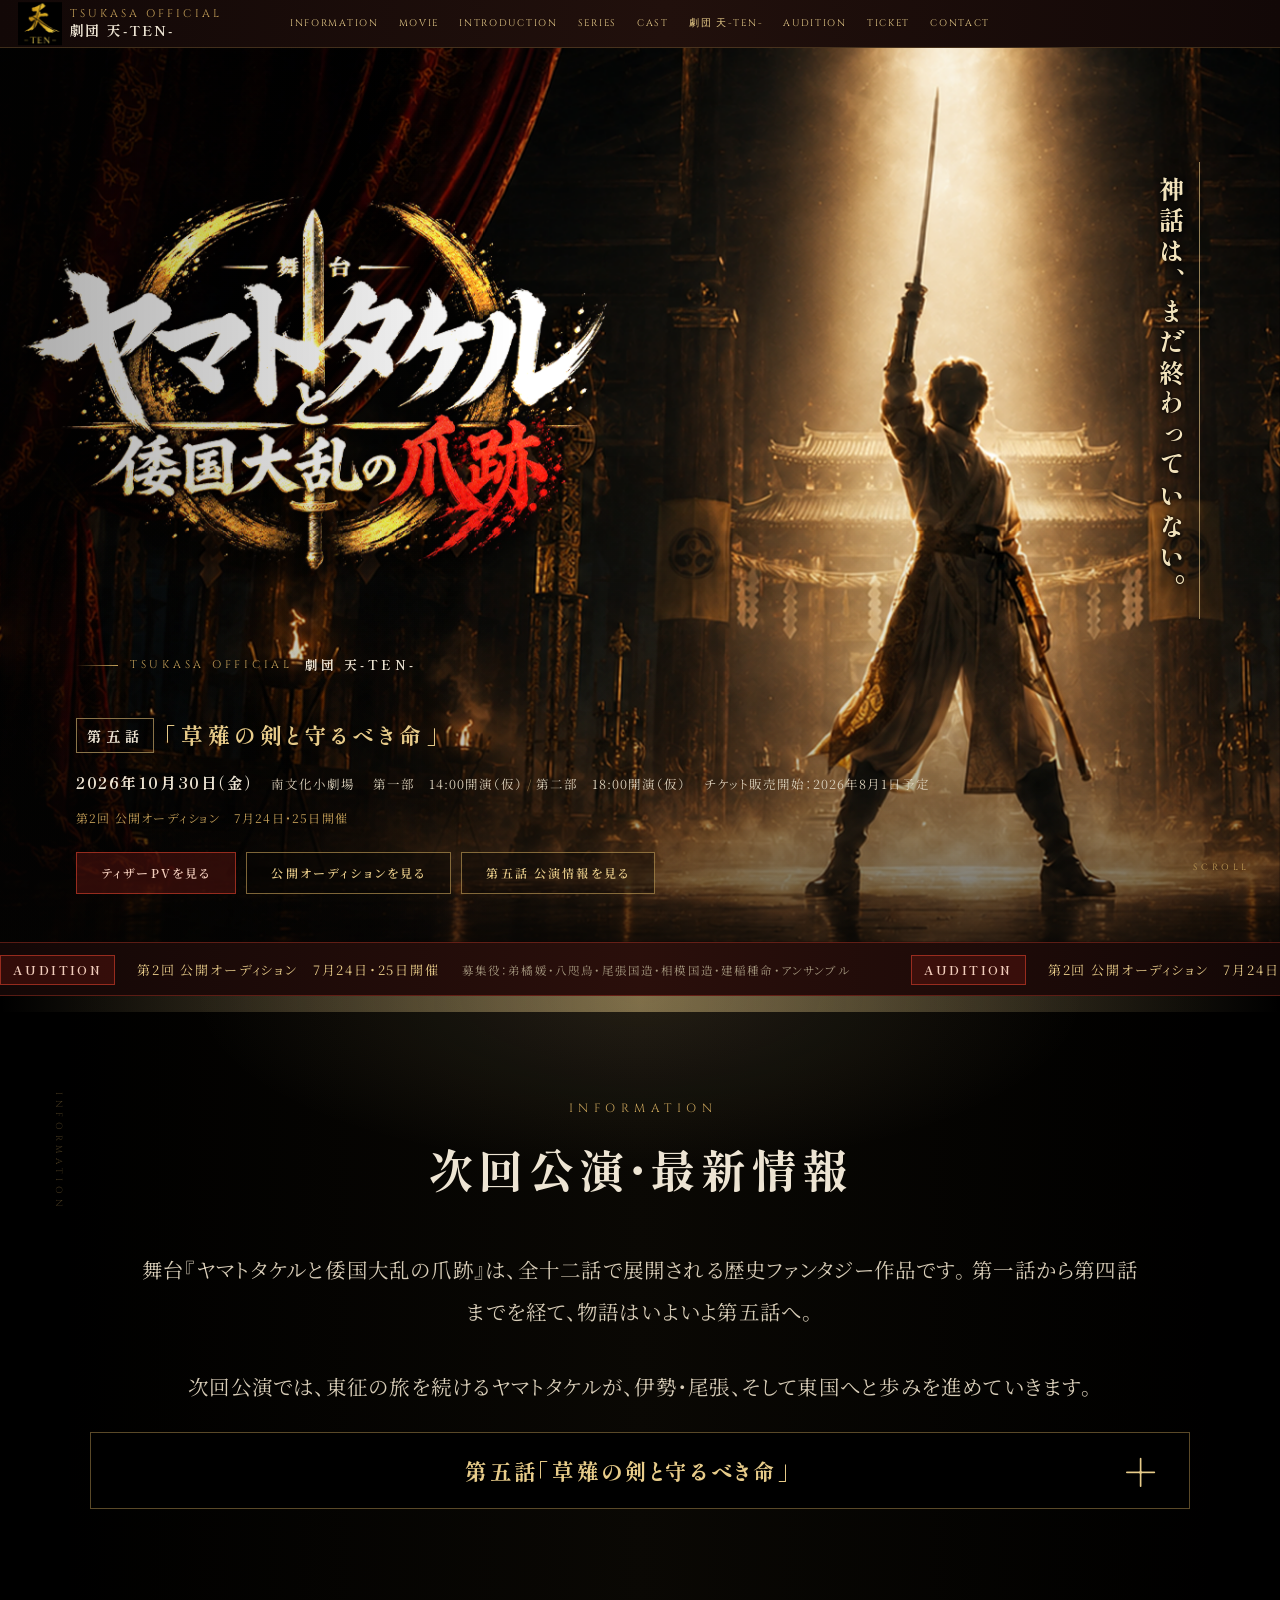
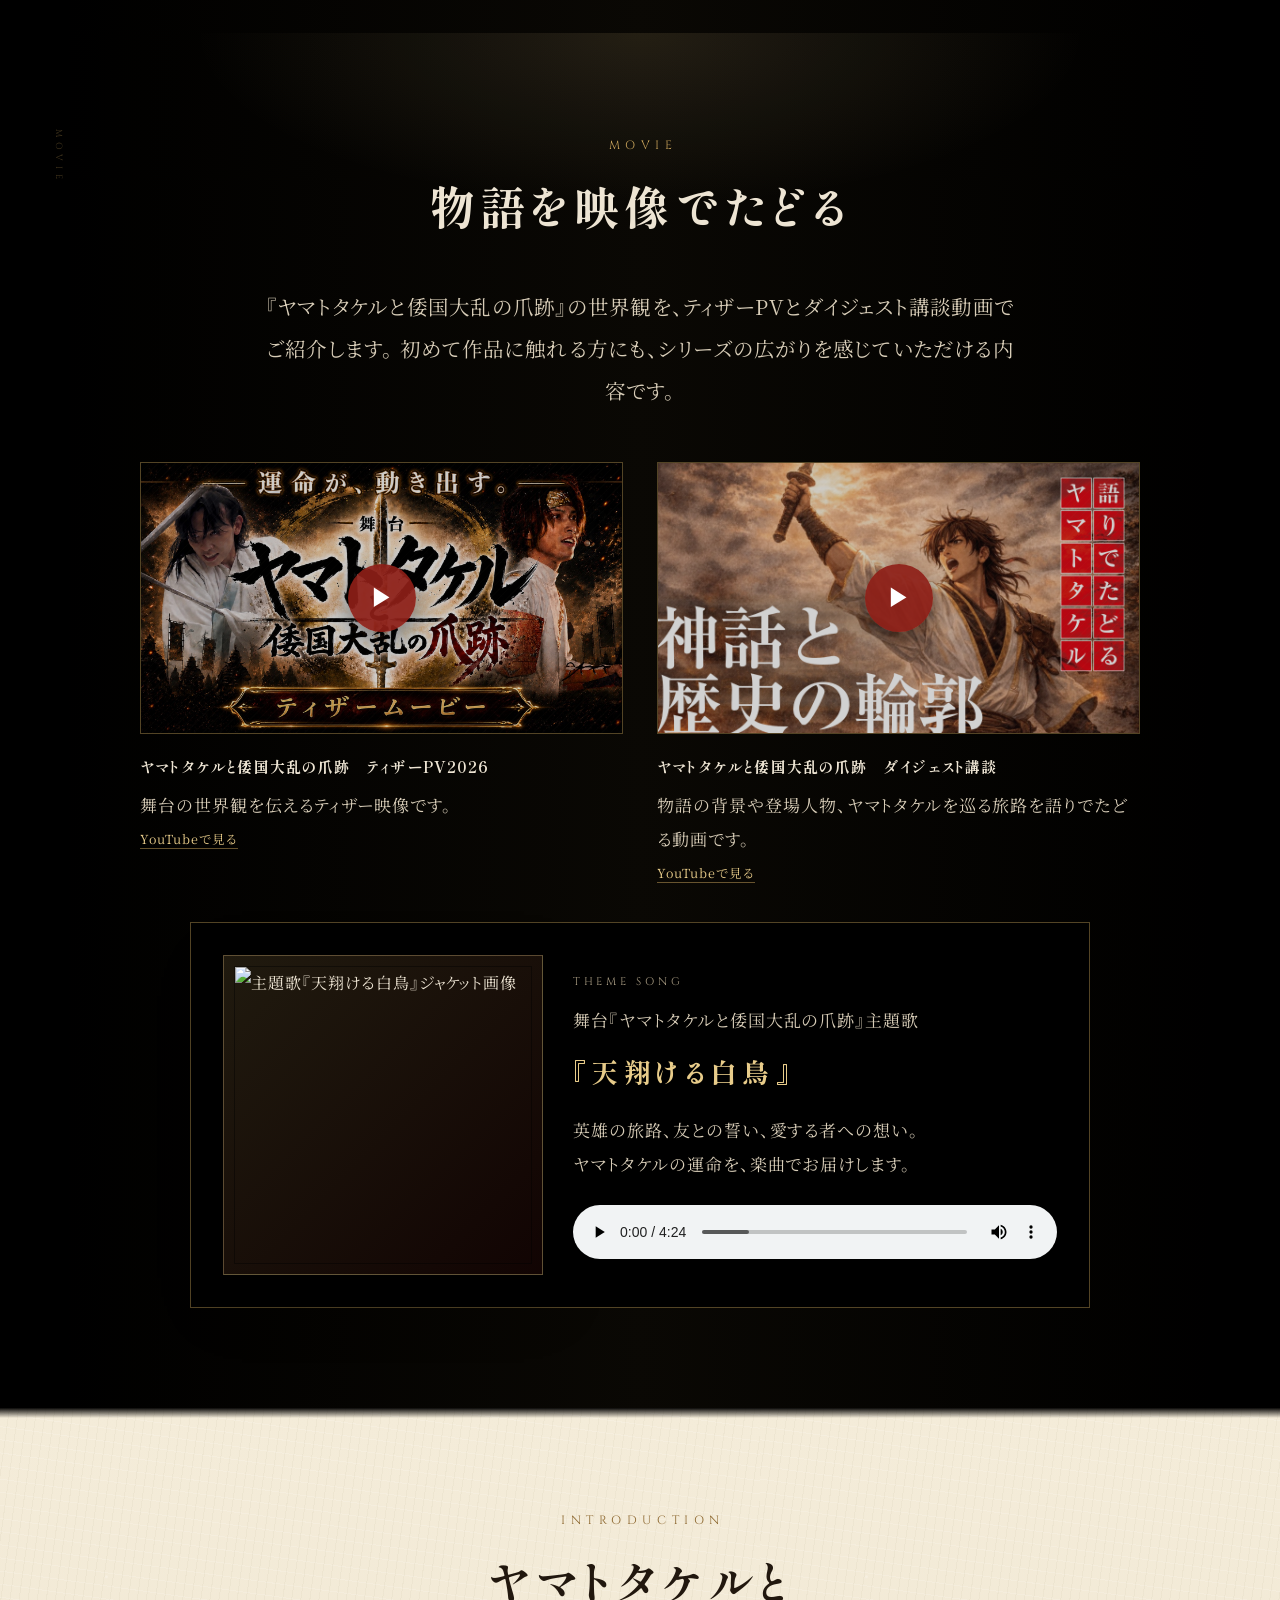
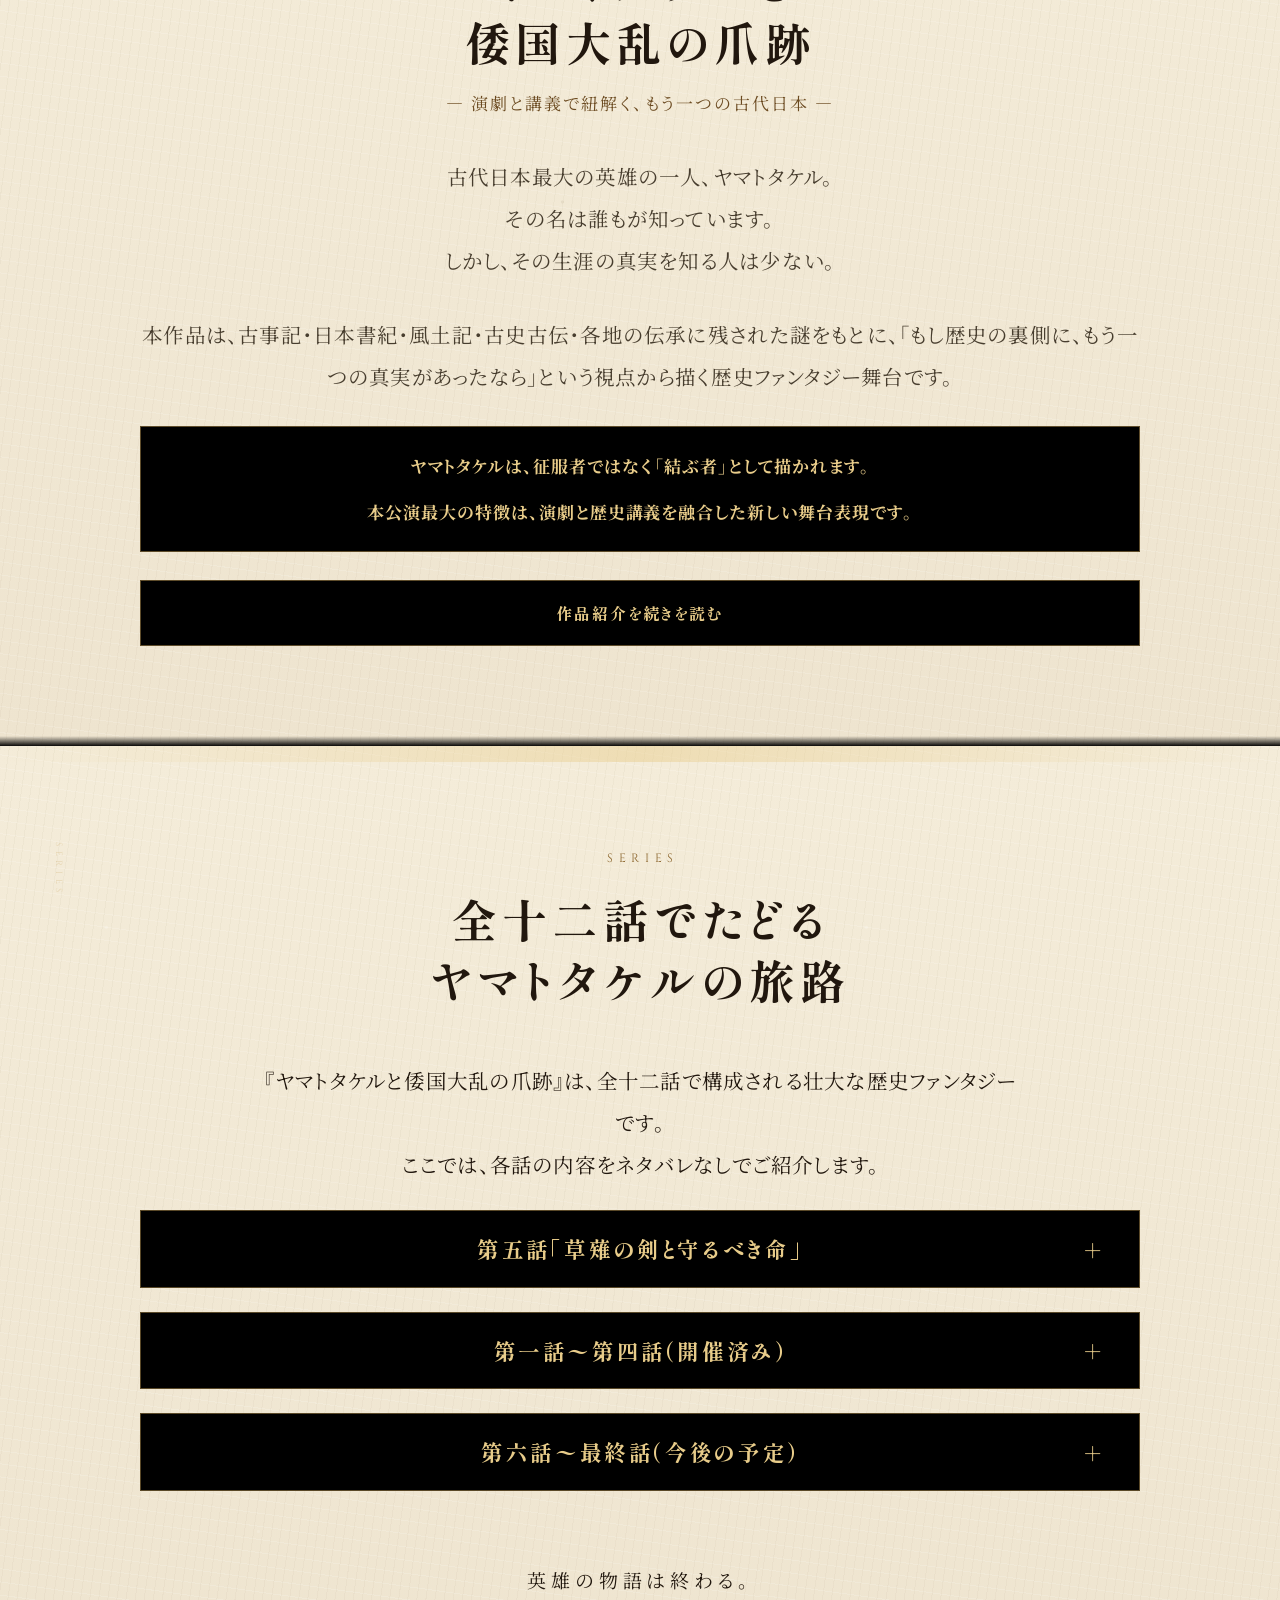
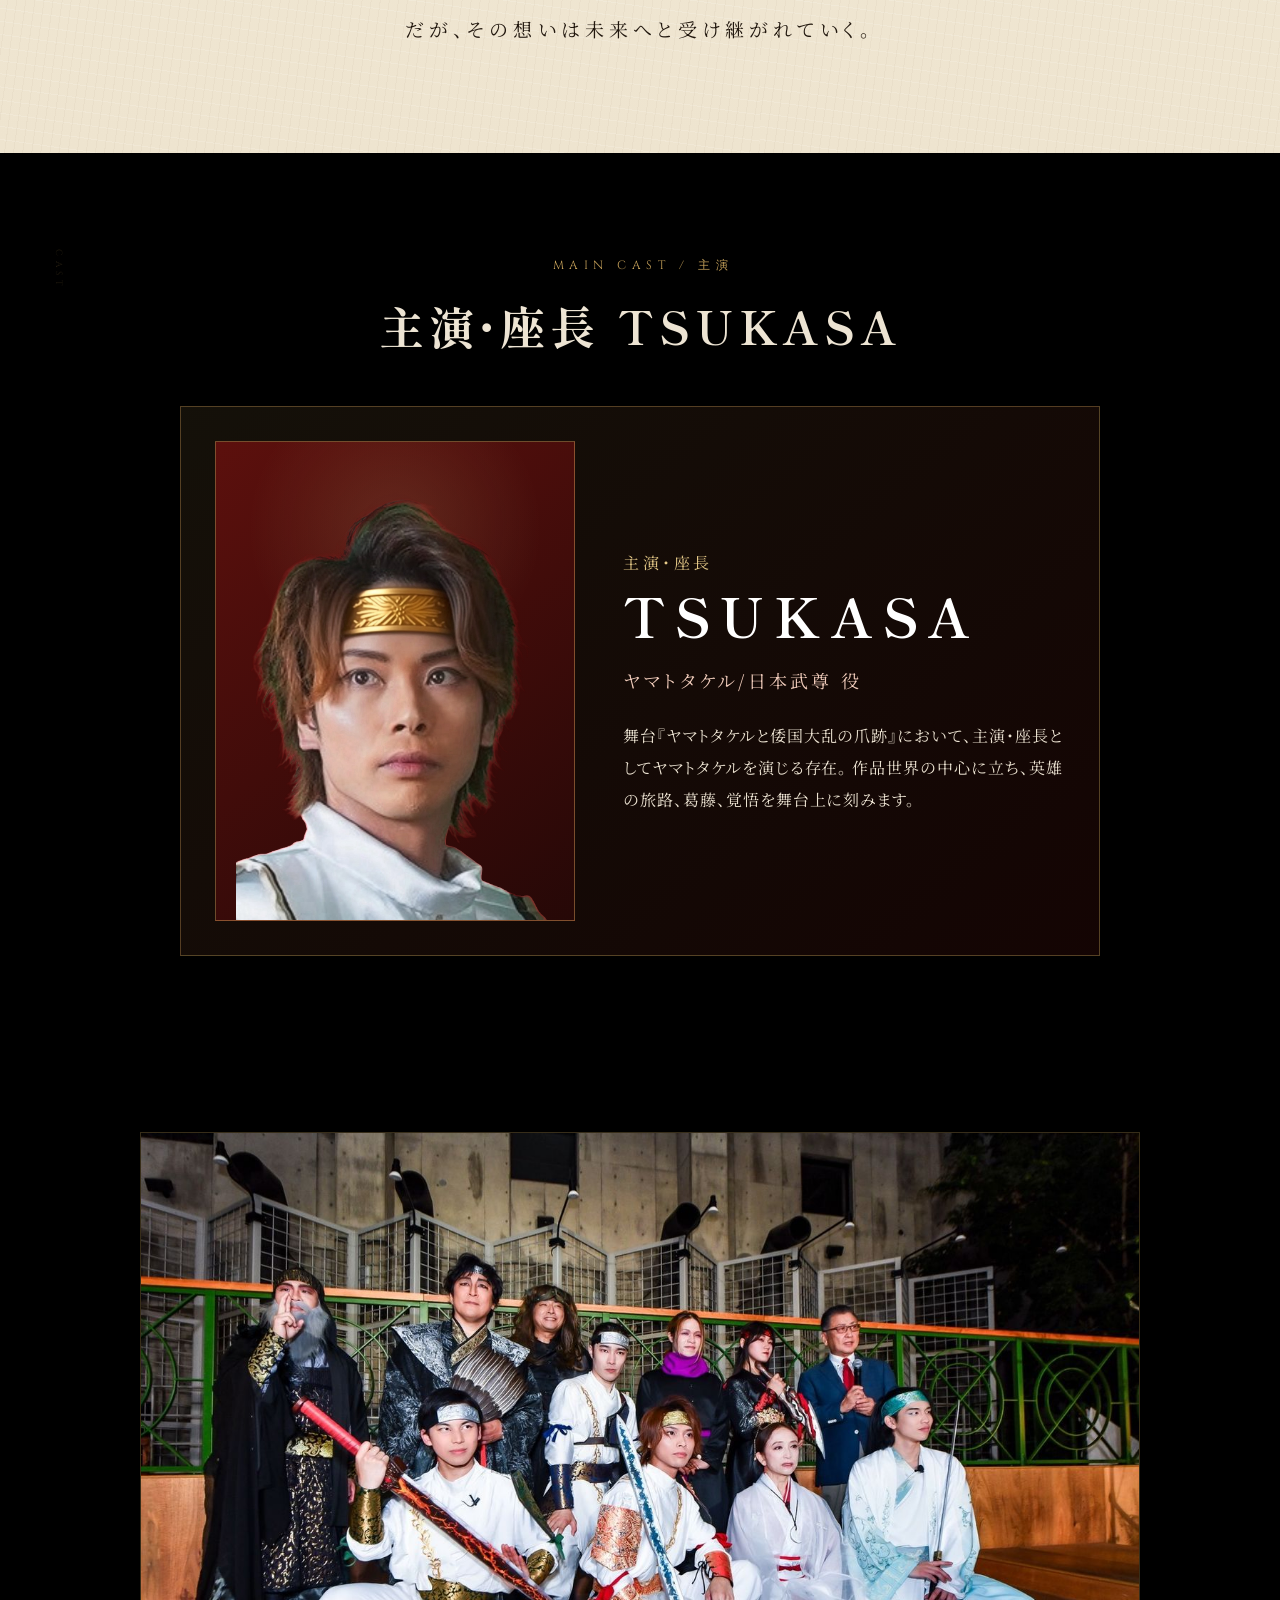
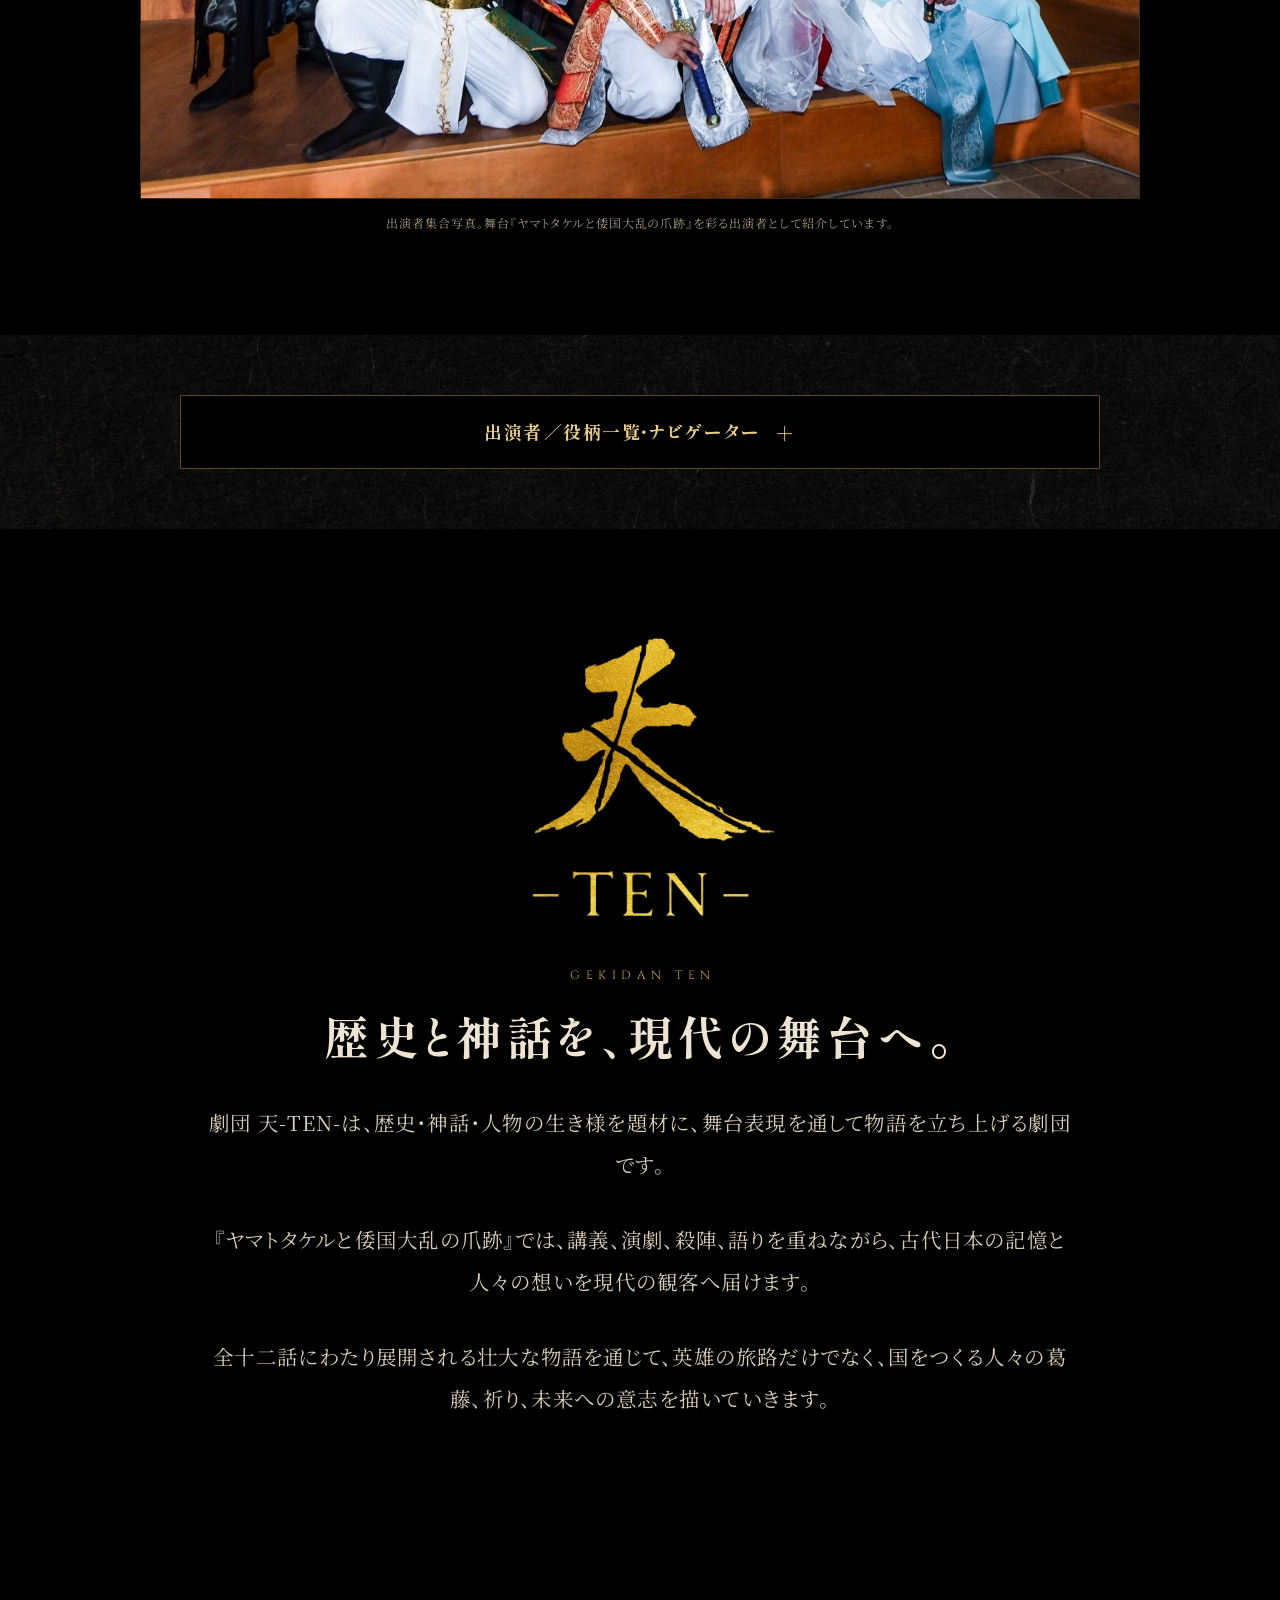
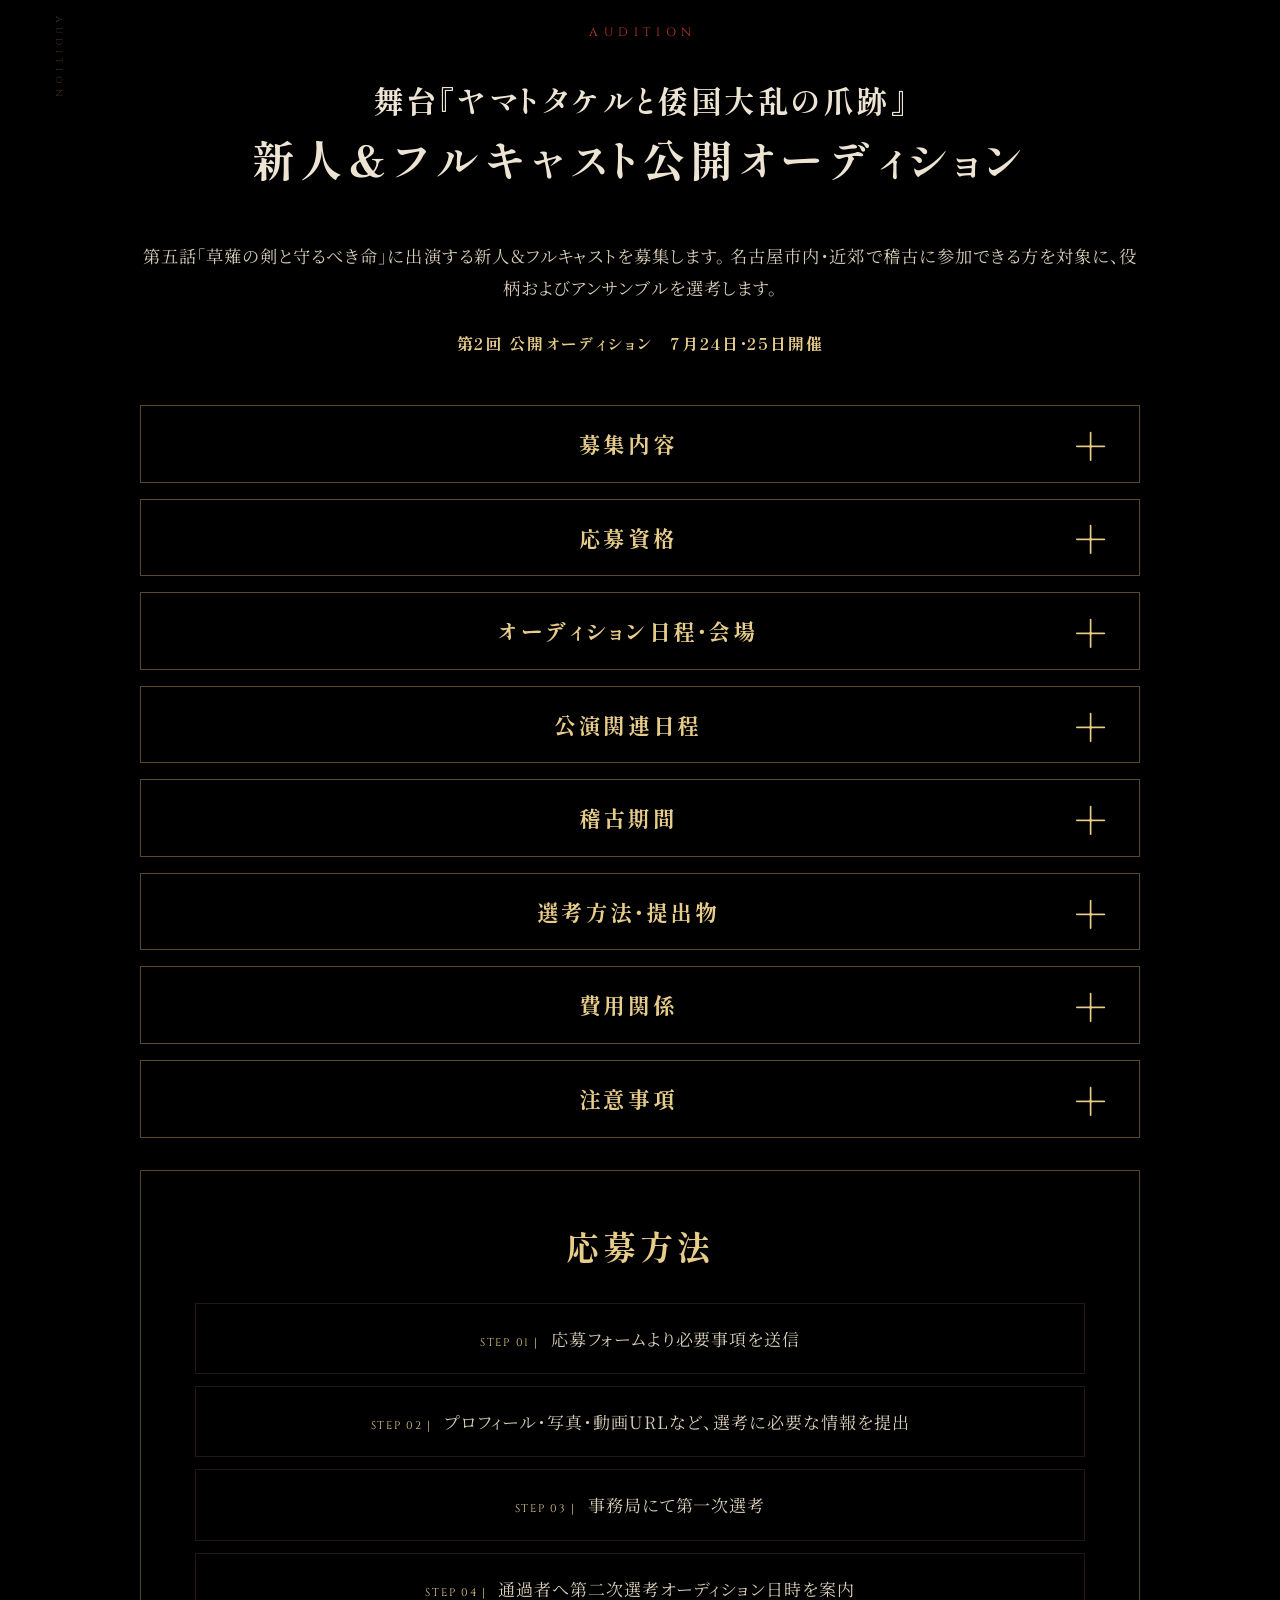
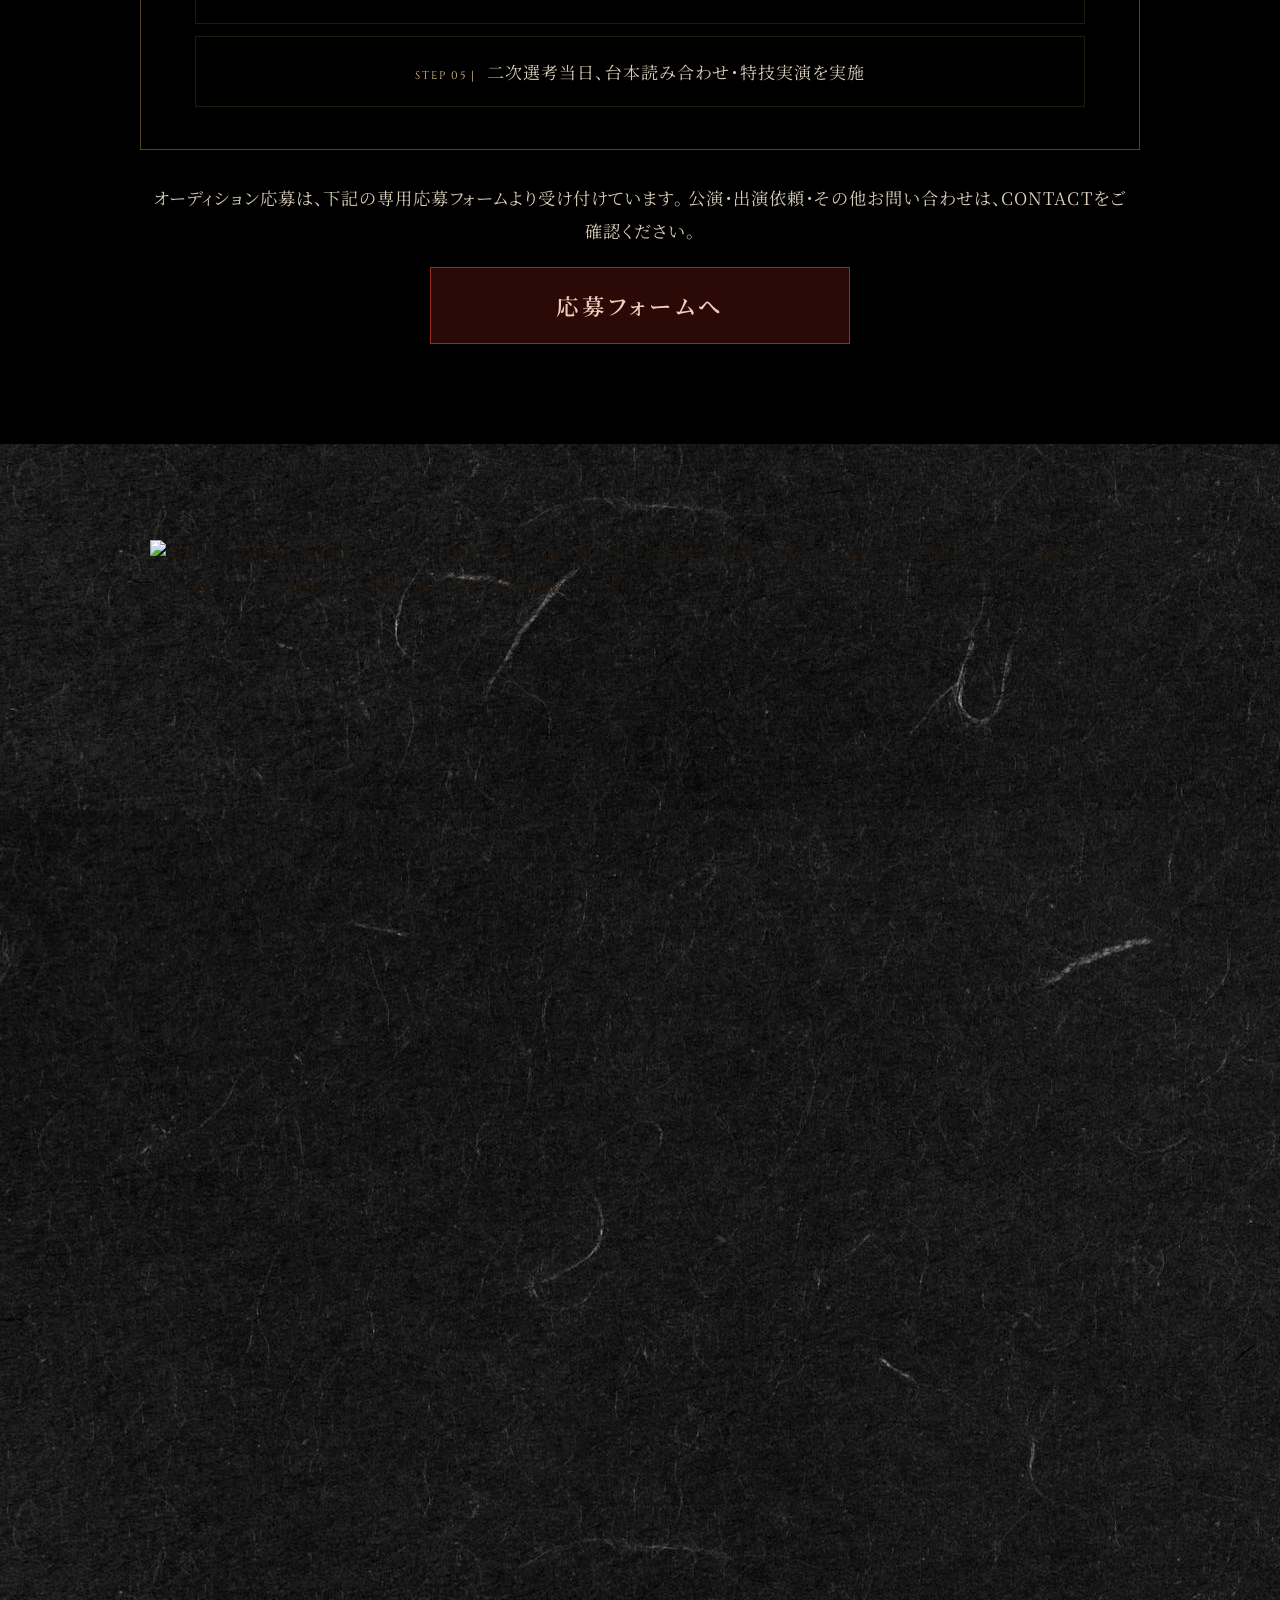
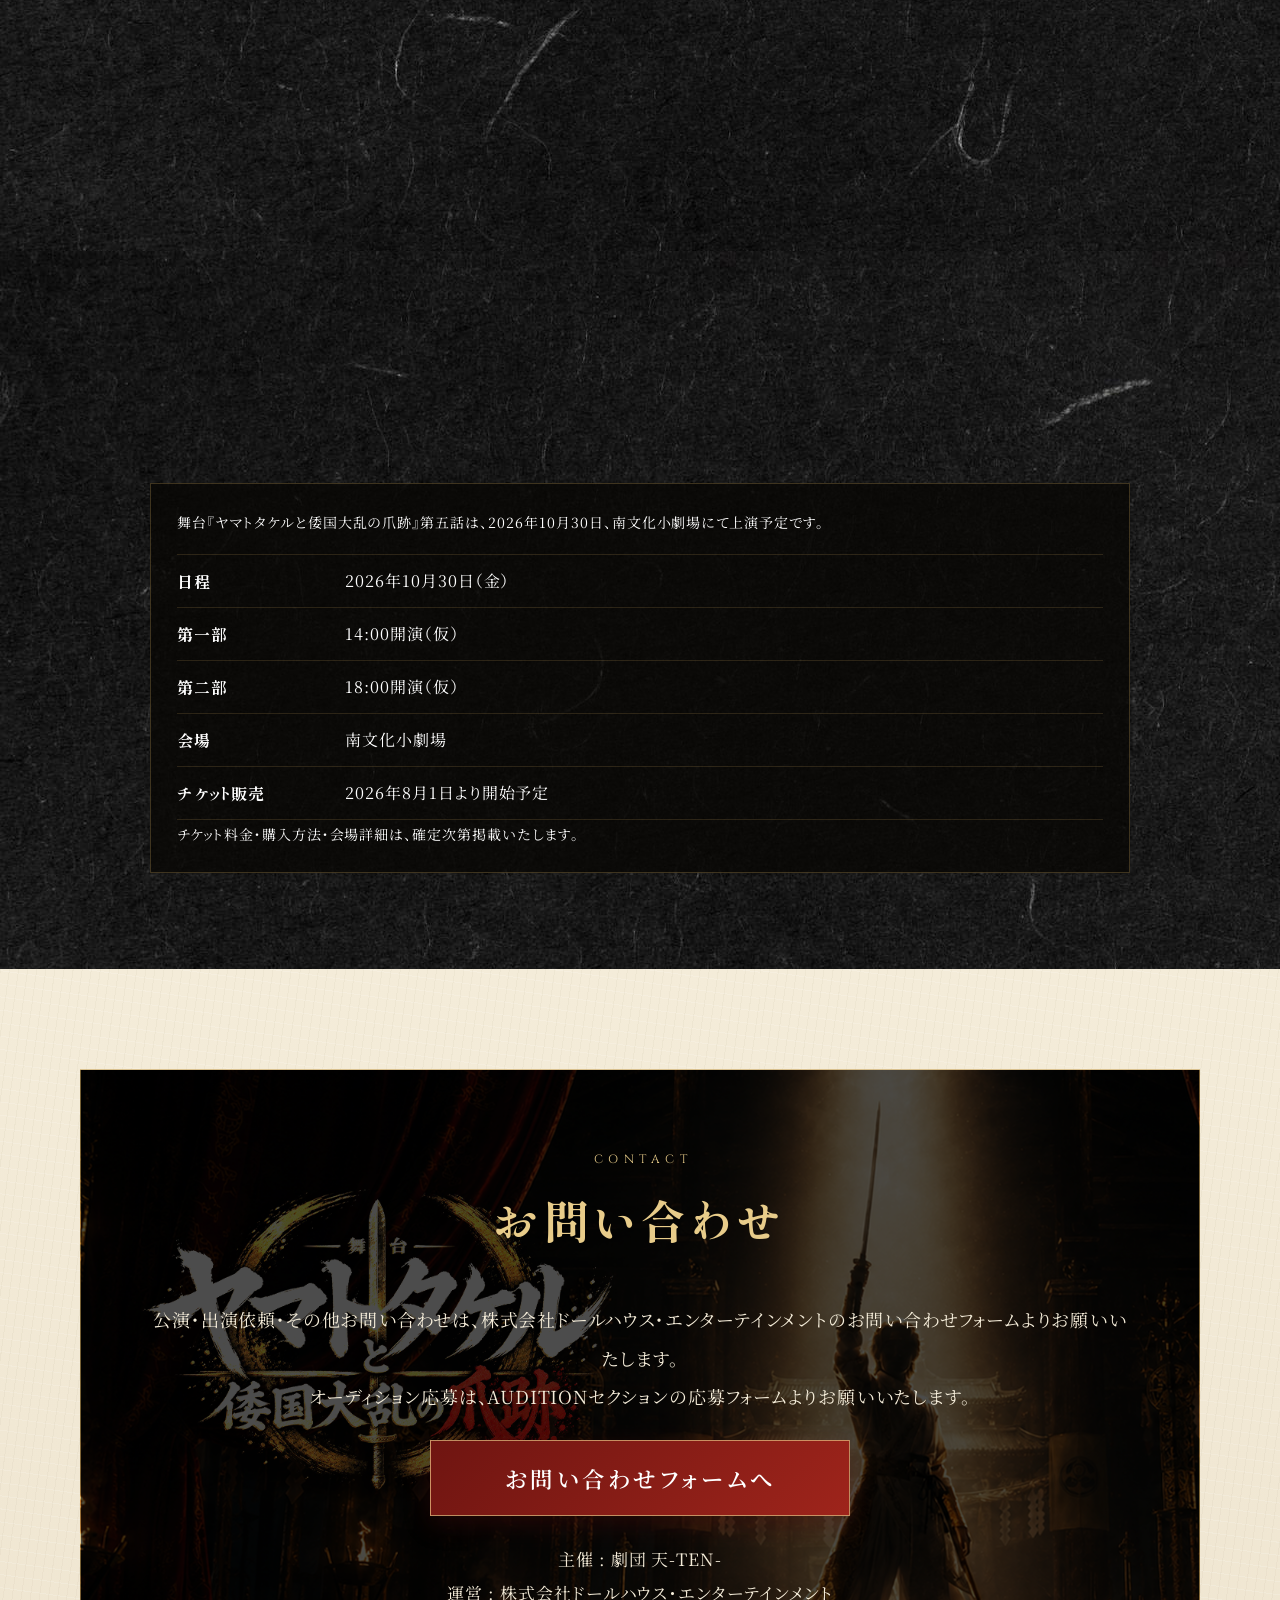
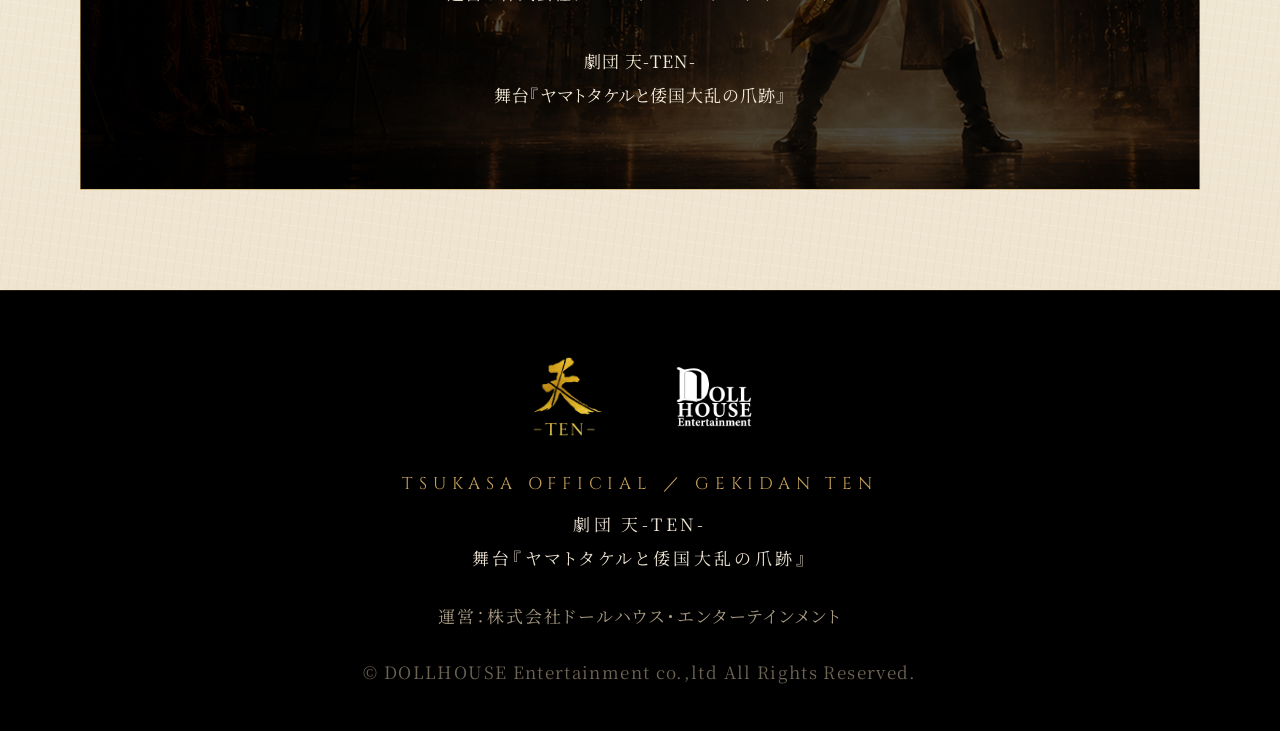
==== commit 4c4e3787: "TSUKASA LP: unify left line inside AUDITION pulldowns on PC Sync ten/index.html to the client's curr" ====
--- a/ten/index.html
+++ b/ten/index.html
@@ -5,7 +5,7 @@
 <meta name="viewport" content="width=device-width, initial-scale=1.0">
 <link rel="icon" href="./assets/logo/favicon.png?v=1" type="image/png">
 <link rel="apple-touch-icon" href="./assets/logo/favicon.png?v=1">
-<title>TSUKASA OFFICIAL｜劇団 天-TEN-｜舞台『ヤマトタケルと倭国大乱の爪跡』第五話 草薙の剣と守るべき命</title>
+<title>TSUKASA OFFICIAL｜劇団 天-TEN-｜舞台『ヤマトタケルと倭国大乱の爪跡』第五話「草薙の剣と守るべき命」</title>
 <meta name="description" content="TSUKASA OFFICIAL／劇団 天-TEN-（劇団天）公式サイト。舞台 ヤマトタケル『ヤマトタケルと倭国大乱の爪跡』第五話「草薙の剣と守るべき命」は2026年10月30日（金）南文化小劇場にて上演。第2回 公開オーディションは2026年7月24日・25日開催。">
 <meta property="og:title" content="TSUKASA OFFICIAL｜劇団 天-TEN-｜舞台『ヤマトタケルと倭国大乱の爪跡』">
 <meta property="og:description" content="劇団 天-TEN-（劇団天）公式サイト。TSUKASA主演・座長、舞台 ヤマトタケル『ヤマトタケルと倭国大乱の爪跡』第五話「草薙の剣と守るべき命」。">
@@ -3107,7 +3107,7 @@
 
 /* ============ FINAL SP / PC ADJUST PATCH 2026-06-20 LATE ============ */
 @media (min-width:769px){
-  /* PC："実業家として、そして表現者として。"と同程度の大見出しを少しだけ縮小 */
+  /* PC：大見出しを少しだけ縮小 */
   #information .sec-head h2,
   #series .sec-head h2,
   #audition .sec-head h2,
@@ -4854,266 +4854,2490 @@
   }
 }
 
-/* ================================================================
-   FINAL TYPOGRAPHY LAYER 2026-07-05
-   1) 主題歌『天翔ける白鳥』ジャケット
-   2) SP長文の左揃え統一（左右20px余白・ベタ寄せ禁止）
-   3) 箇条書き（●）開始位置の統一（PC/SP）
-   4) 公演情報・日付表記の分断防止
-   ================================================================ */
-
-/* --- 1) 主題歌ジャケット --- */
+/* ============ FINAL REQUEST PATCH 2026-07-05 ============ */
+.theme-song{
+  max-width:900px;
+  margin-left:auto;
+  margin-right:auto;
+  text-align:left !important;
+}
+.theme-song__layout{
+  display:grid;
+  grid-template-columns:minmax(220px, 320px) minmax(0, 1fr);
+  gap:30px;
+  align-items:center;
+}
 .theme-song__jacket{
-  width:min(480px,100%);
-  margin:20px auto 24px;
-  border:1px solid rgba(199,162,90,.45);
-  box-shadow:0 18px 48px rgba(0,0,0,.55);
-  background:#000;
-}
-.theme-song__jacket img{width:100%;display:block}
-.theme-song__label{
-  font-size:13px !important;
-  letter-spacing:.1em;
-  color:var(--kinari2) !important;
-  text-align:center !important;
-}
-.theme-song__desc{margin-top:4px}
-
-/* --- 3) 箇条書きの開始位置統一（PC/SP共通） --- */
-#audition .aud-tab .section-tab__body ul,
-#audition .aud-tab:first-child .aud-roles{
+  margin:0;
+  padding:10px;
+  border:1px solid rgba(232,204,138,.34);
+  background:
+    linear-gradient(135deg,rgba(199,162,90,.16),rgba(142,31,23,.12)),
+    rgba(0,0,0,.34);
+  box-shadow:0 22px 54px rgba(0,0,0,.34);
+}
+.theme-song__jacket img{
+  width:100%;
+  aspect-ratio:1/1;
+  object-fit:cover;
+  border:1px solid rgba(0,0,0,.42);
+}
+.theme-song__body{
+  min-width:0;
+}
+#movie .theme-song .en,
+#movie .theme-song h3{
+  text-align:left !important;
+}
+#movie .theme-song p{
+  text-align:left !important;
+}
+.ticket-lead{
+  max-width:780px;
+  margin-left:auto !important;
+  margin-right:auto !important;
+}
+.ticket-lead-line{
+  display:inline;
+}
+.contact-purpose{
+  max-width:900px;
+  margin-left:auto !important;
+  margin-right:auto !important;
+}
+.role-roster dl div{
+  gap:14px;
+}
+.role-roster dt,
+.role-roster dd{
+  word-break:keep-all;
+  overflow-wrap:normal;
+}
+.navigator-card p{
+  max-width:520px;
+  margin-left:auto;
+  margin-right:auto;
+}
+
+@media (max-width:768px){
+  :where(
+    #information .lead-p,
+    #movie .lead-p,
+    #movie .movie-item .desc,
+    #movie .theme-song,
+    #movie .theme-song p,
+    #introduction .lead-p,
+    #introduction .intro-more p,
+    #introduction .intro-more li,
+    #series .lead-p,
+    #series .section-tab__body,
+    #series .section-tab__body p,
+    #series .section-tab__body li,
+    #series .ep-next .story,
+    #series .ep-next .story p,
+    #series .ep-next .meta,
+    #cast .star-cast__body p,
+    #cast .group-photo .note,
+    #cast-info .section-tab__body,
+    #cast-info .role-roster,
+    #cast-info .role-roster dt,
+    #cast-info .role-roster dd,
+    #cast-info .cast-info-note,
+    #cast-info .navigator-card p,
+    #profile .profile-block p,
+    #profile .business-copy p,
+    #profile .pf-spec dt,
+    #profile .pf-spec dd,
+    #ten .lead-p,
+    #audition .lead-p,
+    #audition .section-tab__body,
+    #audition .section-tab__body p,
+    #audition .section-tab__body li,
+    #audition .apply-flow li,
+    #audition .aud-cta p,
+    #ticket .lead-p,
+    #ticket .ticket-card p,
+    #ticket .ticket-tbd dt,
+    #ticket .ticket-tbd dd,
+    #contact .lead-p,
+    #contact .note
+  ){
+    text-align:left !important;
+  }
+  :where(
+    #information .lead-p,
+    #movie .lead-p,
+    #introduction .lead-p,
+    #series .lead-p,
+    #ten .lead-p,
+    #audition .lead-p,
+    #ticket .lead-p,
+    #contact .lead-p,
+    #movie .theme-song,
+    #series .section-tab__body,
+    #cast-info .section-tab__body,
+    #profile .profile-block,
+    #audition .section-tab__body,
+    #audition .apply-flow,
+    #audition .aud-cta,
+    #ticket .ticket-card,
+    #contact .contact-box
+  ){
+    max-width:680px !important;
+    margin-left:auto !important;
+    margin-right:auto !important;
+    padding-left:20px !important;
+    padding-right:20px !important;
+  }
+  :where(.sec-head,.sec-head h2,.section-tab > summary,.aud-title,.aud-round2,.ticket-date,.center-lines,.contact-actions,footer,.hero-ctas){
+    text-align:center !important;
+  }
+  .theme-song__layout{
+    grid-template-columns:1fr;
+    gap:20px;
+  }
+  .theme-song__jacket{
+    width:min(100%, 300px);
+    margin-left:auto;
+    margin-right:auto;
+  }
+  #movie .theme-song .en,
+  #movie .theme-song h3{
+    text-align:center !important;
+  }
+  #movie .theme-song .theme-audio{
+    margin-left:0 !important;
+    margin-right:0 !important;
+  }
+  :where(.section-tab__body ul,.section-tab__body ol,.acc .inner ul,.aud-roles,#audition .apply-flow ol){
+    width:100% !important;
+    max-width:620px !important;
+    margin-left:auto !important;
+    margin-right:auto !important;
+    padding-left:1.35em !important;
+    text-align:left !important;
+  }
+  :where(.section-tab__body li,.acc .inner li,.aud-roles li,#audition .apply-flow li){
+    text-align:left !important;
+  }
+  #audition .apply-flow li{
+    align-items:flex-start !important;
+  }
+  #audition .apply-flow .step-label{
+    text-align:left !important;
+  }
+  #ticket .ticket-tbd{
+    grid-template-columns:max-content minmax(0, max-content) !important;
+  }
+  #ticket .ticket-tbd dt,
+  #ticket .ticket-tbd dd{
+    text-align:left !important;
+  }
+  #contact .contact-box{
+    width:100% !important;
+    max-width:680px !important;
+    margin-left:auto !important;
+    margin-right:auto !important;
+  }
+  .contact-actions{
+    justify-content:center !important;
+  }
+}
+
+@media (max-width:390px){
+  #ticket .ticket-tbd{
+    grid-template-columns:1fr !important;
+    gap:0 !important;
+  }
+  #ticket .ticket-tbd dt{
+    padding-bottom:2px !important;
+    border-bottom:0 !important;
+  }
+  #ticket .ticket-tbd dt::after{
+    content:"" !important;
+  }
+  #ticket .ticket-tbd dd{
+    padding-top:2px !important;
+  }
+}
+
+@media (max-width:768px){
+  section#information p.lead-p,
+  section#movie p.lead-p,
+  section#movie .movie-item p.desc,
+  section#movie .theme-song p,
+  section#introduction p.lead-p,
+  section#introduction .intro-more p,
+  section#introduction .intro-more li,
+  section#series p.lead-p,
+  section#series .section-tab__body p,
+  section#series .section-tab__body li,
+  section#series .ep-next .story,
+  section#series .ep-next .story p,
+  section#series .ep-next .meta,
+  section#cast .star-cast__body p,
+  section#cast .group-photo .note,
+  section#cast-info .role-roster,
+  section#cast-info .role-roster dt,
+  section#cast-info .role-roster dd,
+  section#cast-info .cast-info-note,
+  section#cast-info .navigator-card p,
+  section#profile .profile-block p,
+  section#profile .business-copy p,
+  section#profile .pf-spec dt,
+  section#profile .pf-spec dd,
+  section#ten p.lead-p,
+  section#audition p.lead-p,
+  section#audition .section-tab__body p,
+  section#audition .section-tab__body li,
+  section#audition .apply-flow li,
+  section#audition .aud-cta p,
+  section#ticket p.lead-p,
+  section#ticket .ticket-card p,
+  section#ticket .ticket-tbd dt,
+  section#ticket .ticket-tbd dd,
+  section#contact p.lead-p,
+  section#contact .note{
+    text-align:left !important;
+  }
+  section#information .wrap-n,
+  section#information .section-tab,
+  section#information .info-stage-tab,
+  section#ticket .ticket-card,
+  section#contact .contact-box{
+    width:100% !important;
+    max-width:calc(100vw - 40px) !important;
+    margin-left:auto !important;
+    margin-right:auto !important;
+    box-sizing:border-box !important;
+  }
+  section#information .spec{
+    grid-template-columns:minmax(0, 1fr) !important;
+  }
+  section#information .spec dt,
+  section#information .spec dd{
+    min-width:0 !important;
+    text-align:left !important;
+  }
+  section#information .info-stage-tab .spec dd.center-lines,
+  section#information .info-stage-tab .stage-title-line{
+    text-align:left !important;
+    white-space:normal !important;
+  }
+  section#information .info-aud{
+    width:100% !important;
+    max-width:100% !important;
+    margin-left:auto !important;
+    margin-right:auto !important;
+    box-sizing:border-box !important;
+    text-align:left !important;
+  }
+  section#ticket .ticket-lead{
+    max-width:calc(100vw - 28px) !important;
+    padding-left:0 !important;
+    padding-right:0 !important;
+    font-size:clamp(11.2px, 3.15vw, 13px) !important;
+    line-height:1.9 !important;
+    letter-spacing:0 !important;
+  }
+  section#ticket .ticket-lead-line{
+    display:block !important;
+    white-space:nowrap !important;
+    text-align:left !important;
+  }
+  section#contact .contact-purpose{
+    max-width:calc(100vw - 40px) !important;
+  }
+}
+
+@media (max-width:900px){
+  section#information p.lead-p,
+  section#movie p.lead-p,
+  section#introduction p.lead-p,
+  section#series p.lead-p,
+  section#ten p.lead-p,
+  section#audition p.lead-p,
+  section#ticket p.lead-p,
+  section#contact p.lead-p{
+    text-align:left !important;
+  }
+  section#information .wrap-n,
+  section#information .section-tab,
+  section#information .info-stage-tab{
+    width:100% !important;
+    max-width:calc(100vw - 40px) !important;
+    margin-left:auto !important;
+    margin-right:auto !important;
+    box-sizing:border-box !important;
+  }
+  section#information .spec{
+    display:grid !important;
+    grid-template-columns:minmax(0, 1fr) !important;
+  }
+  section#information .spec dt,
+  section#information .spec dd,
+  section#information .info-stage-tab .spec dd.center-lines,
+  section#information .info-stage-tab .stage-title-line{
+    width:100% !important;
+    min-width:0 !important;
+    max-width:100% !important;
+    text-align:left !important;
+    white-space:normal !important;
+    box-sizing:border-box !important;
+  }
+  section#information .info-aud{
+    width:100% !important;
+    max-width:100% !important;
+    box-sizing:border-box !important;
+    text-align:left !important;
+  }
+}
+
+/* ============ SP LP UX POLISH 2026-07-05 ============ */
+@media (max-width:768px){
+  :root{
+    --sp-content-w:calc(100vw - 40px);
+    --sp-copy-max:680px;
+    --sp-section-y:62px;
+    --sp-section-y-tight:52px;
+    --sp-head-gap:26px;
+    --sp-block-gap:24px;
+    --sp-card-pad:22px;
+    --sp-body-size:13.5px;
+    --sp-body-line:2.06;
+  }
+
+  html,
+  body{
+    overflow-x:hidden !important;
+  }
+
+  section#information,
+  section#movie,
+  section#introduction,
+  section#series,
+  section#cast,
+  section#cast-info,
+  section#profile,
+  section#ten,
+  section#audition,
+  section#ticket,
+  section#contact{
+    padding-top:var(--sp-section-y) !important;
+    padding-bottom:var(--sp-section-y) !important;
+    padding-left:0 !important;
+    padding-right:0 !important;
+  }
+
+  section#movie,
+  section#cast-info,
+  section#contact{
+    padding-top:var(--sp-section-y-tight) !important;
+    padding-bottom:var(--sp-section-y-tight) !important;
+  }
+
+  :where(
+    section#information,
+    section#movie,
+    section#introduction,
+    section#series,
+    section#cast,
+    section#cast-info,
+    section#profile,
+    section#ten,
+    section#audition,
+    section#ticket,
+    section#contact
+  ) > :where(.wrap,.wrap-n,.contact-box){
+    width:var(--sp-content-w) !important;
+    max-width:var(--sp-copy-max) !important;
+    margin-left:auto !important;
+    margin-right:auto !important;
+    padding-left:0 !important;
+    padding-right:0 !important;
+    box-sizing:border-box !important;
+  }
+
+  .sec-head{
+    width:100% !important;
+    max-width:var(--sp-copy-max) !important;
+    margin-left:auto !important;
+    margin-right:auto !important;
+    margin-bottom:var(--sp-head-gap) !important;
+  }
+
+  :where(.sec-head,.sec-head *,.section-label,.sec-label,.en,.hero-ctas,.contact-actions,.btn,.movie-link,.theme-song__body > .en,#movie .theme-song h3,.ticket-date,.center-lines,footer){
+    text-align:center !important;
+    text-align-last:center !important;
+  }
+
+  :where(
+    section#information p.lead-p,
+    section#movie p.lead-p,
+    section#movie .movie-item p.desc,
+    section#movie .theme-song p,
+    section#introduction p.lead-p,
+    section#introduction .intro-more p,
+    section#series p.lead-p,
+    section#series .section-tab__body p,
+    section#series .ep-next .story p,
+    section#cast .star-cast__body p,
+    section#cast .group-photo .note,
+    section#cast-info .cast-info-note,
+    section#cast-info .navigator-card p,
+    section#profile .business-copy p,
+    section#profile .profile-block p,
+    section#ten p.lead-p,
+    section#audition p.lead-p,
+    section#audition .section-tab__body p,
+    section#audition .aud-cta p,
+    section#ticket p.lead-p,
+    section#ticket .ticket-card p,
+    section#contact p.lead-p,
+    section#contact .note
+  ){
+    width:100% !important;
+    max-width:var(--sp-copy-max) !important;
+    margin-left:auto !important;
+    margin-right:auto !important;
+    padding-left:0 !important;
+    padding-right:0 !important;
+    box-sizing:border-box !important;
+    font-size:var(--sp-body-size) !important;
+    line-height:var(--sp-body-line) !important;
+    letter-spacing:0 !important;
+    text-align:justify !important;
+    text-align-last:left !important;
+    text-justify:inter-character;
+    line-break:strict;
+    word-break:normal !important;
+    overflow-wrap:break-word !important;
+    hyphens:none !important;
+  }
+
+  :where(
+    section#information .section-tab__body li,
+    section#series .section-tab__body li,
+    section#series .ep-next .meta,
+    section#cast-info .role-roster dt,
+    section#cast-info .role-roster dd,
+    section#profile .pf-spec dt,
+    section#profile .pf-spec dd,
+    section#audition .section-tab__body li,
+    section#audition .apply-flow li,
+    section#ticket .ticket-tbd dt,
+    section#ticket .ticket-tbd dd
+  ){
+    font-size:var(--sp-body-size) !important;
+    line-height:1.92 !important;
+    letter-spacing:0 !important;
+    text-align:left !important;
+    text-align-last:left !important;
+    word-break:normal !important;
+    overflow-wrap:break-word !important;
+  }
+
+  :where(.lead-p){
+    margin-top:0 !important;
+    margin-bottom:0 !important;
+  }
+
+  .lead-p + .lead-p{
+    margin-top:14px !important;
+  }
+
+  :where(
+    #movie .movie-grid,
+    #movie .theme-song,
+    #introduction .intro-grid,
+    #introduction .intro-more,
+    #series .ep-next,
+    #series .series-accordion,
+    #cast .star-cast,
+    #cast .group-photo,
+    #cast-info .section-tab,
+    #cast-info .past-cast,
+    #profile .profile-grid,
+    #ten .location-list,
+    #audition .aud-grid,
+    #audition .apply-flow,
+    #audition .aud-cta,
+    #ticket .ticket-card
+  ){
+    margin-top:var(--sp-block-gap) !important;
+    margin-bottom:0 !important;
+  }
+
+  :where(
+    .section-tab,
+    #information .info-stage-tab,
+    #information .info-aud,
+    #movie .movie-item,
+    #movie .theme-song,
+    #series .ep-next,
+    #series .acc,
+    #series .section-tab,
+    #cast .star-cast,
+    #cast .group-photo,
+    #cast-info .section-tab,
+    #cast-info .role-roster,
+    #cast-info .navigator-card,
+    #cast-info .past-cast,
+    #profile .profile-grid,
+    #profile .profile-block,
+    #profile .business-copy,
+    #ten .location-list,
+    #audition .section-tab,
+    #audition .apply-flow,
+    #audition .aud-cta,
+    #ticket .ticket-card,
+    #contact .contact-box
+  ){
+    width:100% !important;
+    max-width:var(--sp-copy-max) !important;
+    margin-left:auto !important;
+    margin-right:auto !important;
+    box-sizing:border-box !important;
+  }
+
+  :where(
+    #movie .theme-song,
+    #series .ep-next,
+    #series .acc,
+    #series .section-tab__body,
+    #cast-info .section-tab__body,
+    #cast-info .navigator-card,
+    #profile .profile-block,
+    #profile .business-copy,
+    #audition .section-tab__body,
+    #audition .apply-flow,
+    #audition .aud-cta,
+    #ticket .ticket-card,
+    #contact .contact-box
+  ){
+    padding:var(--sp-card-pad) !important;
+  }
+
+  :where(.section-tab + .section-tab,.profile-block + .profile-block){
+    margin-top:16px !important;
+  }
+
+  :where(.section-tab__body ul,.section-tab__body ol,.apply-flow ol,.past-cast ul,.aud-roles){
+    width:100% !important;
+    max-width:100% !important;
+    margin-left:0 !important;
+    margin-right:0 !important;
+    padding-left:1.25em !important;
+    list-style-position:outside !important;
+    text-align:left !important;
+  }
+
+  :where(.section-tab__body p + p,.section-tab__body ul + p,.section-tab__body p + ul,.profile-block p + p){
+    margin-top:12px !important;
+  }
+
+  #movie .lead-p[style],
+  #series .series-intro-copy[style],
+  #ten .lead-p[style],
+  #audition .lead-p[style]{
+    max-width:var(--sp-copy-max) !important;
+    margin-left:auto !important;
+    margin-right:auto !important;
+    margin-bottom:0 !important;
+  }
+
+  #movie .movie-grid{
+    gap:20px !important;
+  }
+
+  #movie .theme-song{
+    text-align:left !important;
+  }
+
+  #movie .theme-song__layout{
+    gap:18px !important;
+  }
+
+  #movie .theme-song__jacket{
+    width:min(100%, 280px) !important;
+  }
+
+  #cast .star-cast{
+    gap:20px !important;
+  }
+
+  #cast-info .navigator-card p{
+    max-width:100% !important;
+  }
+
+  #profile .profile-grid{
+    gap:18px !important;
+  }
+
+  #audition .apply-flow ol{
+    padding-left:0 !important;
+  }
+
+  #audition .apply-flow li{
+    text-align:left !important;
+  }
+
+  #audition .step-label{
+    text-align:left !important;
+  }
+
+  section#ticket .ticket-lead{
+    max-width:var(--sp-content-w) !important;
+    margin-bottom:var(--sp-block-gap) !important;
+    font-size:clamp(11.2px, 3.15vw, 13px) !important;
+    line-height:1.9 !important;
+    text-align:left !important;
+    text-align-last:left !important;
+  }
+
+  section#ticket .ticket-lead-line{
+    display:block !important;
+    white-space:nowrap !important;
+    text-align:left !important;
+    text-align-last:left !important;
+  }
+
+  #ticket .ticket-meta{
+    text-align:left !important;
+    text-align-last:left !important;
+  }
+
+  #contact .contact-purpose{
+    max-width:var(--sp-copy-max) !important;
+  }
+
+  #contact .contact-actions{
+    margin-top:20px !important;
+  }
+}
+
+@media (max-width:390px){
+  :root{
+    --sp-content-w:calc(100vw - 32px);
+    --sp-section-y:54px;
+    --sp-section-y-tight:46px;
+    --sp-head-gap:22px;
+    --sp-block-gap:20px;
+    --sp-card-pad:18px;
+    --sp-body-size:13px;
+    --sp-body-line:2.02;
+  }
+}
+
+@media (max-width:768px){
+  body section#information > .wrap-n,
+  body section#movie > .wrap-n,
+  body section#introduction > .wrap,
+  body section#series > .wrap-n,
+  body section#cast > .wrap,
+  body section#cast-info > .wrap-n,
+  body section#profile > .wrap-n,
+  body section#ten > .wrap-n,
+  body section#audition > .wrap-n,
+  body section#ticket > .wrap-n,
+  body section#contact > .contact-box{
+    width:var(--sp-content-w) !important;
+    max-width:var(--sp-copy-max) !important;
+    margin-left:auto !important;
+    margin-right:auto !important;
+    padding-left:0 !important;
+    padding-right:0 !important;
+    box-sizing:border-box !important;
+  }
+
+  body section#introduction .intro-grid,
+  body section#movie .movie-grid,
+  body section#series .series-accordion,
+  body section#cast .star-cast,
+  body section#cast .group-photo,
+  body section#profile .profile-grid,
+  body section#audition .aud-grid{
+    width:100% !important;
+    max-width:100% !important;
+    margin-left:auto !important;
+    margin-right:auto !important;
+    box-sizing:border-box !important;
+  }
+
+  body section#movie .theme-song,
+  body section#series .ep-next,
+  body section#series .section-tab,
+  body section#cast-info .section-tab,
+  body section#cast-info .navigator-card,
+  body section#profile .profile-block,
+  body section#profile .business-copy,
+  body section#audition .section-tab,
+  body section#audition .apply-flow,
+  body section#audition .aud-cta,
+  body section#ticket .ticket-card,
+  body section#contact .contact-box{
+    width:100% !important;
+    max-width:var(--sp-copy-max) !important;
+    margin-left:auto !important;
+    margin-right:auto !important;
+    box-sizing:border-box !important;
+  }
+
+  body section#information p.lead-p,
+  body section#movie p.lead-p,
+  body section#movie .movie-item p.desc,
+  body section#movie .theme-song p,
+  body section#introduction p.lead-p,
+  body section#introduction .intro-more p,
+  body section#series p.lead-p,
+  body section#series .section-tab__body p,
+  body section#series .ep-next .story p,
+  body section#cast .star-cast__body p,
+  body section#cast .group-photo .note,
+  body section#cast-info .cast-info-note,
+  body section#cast-info .navigator-card p,
+  body section#profile .business-copy p,
+  body section#profile .profile-block p,
+  body section#ten p.lead-p,
+  body section#audition p.lead-p,
+  body section#audition .section-tab__body p,
+  body section#audition .aud-cta p,
+  body section#ticket p.lead-p,
+  body section#ticket .ticket-card p,
+  body section#contact p.lead-p,
+  body section#contact .note{
+    width:100% !important;
+    max-width:100% !important;
+    margin-left:auto !important;
+    margin-right:auto !important;
+    padding-left:0 !important;
+    padding-right:0 !important;
+    box-sizing:border-box !important;
+    font-size:var(--sp-body-size) !important;
+    line-height:var(--sp-body-line) !important;
+    letter-spacing:0 !important;
+    text-align:justify !important;
+    text-align-last:left !important;
+    text-justify:inter-character !important;
+    line-break:strict !important;
+    word-break:normal !important;
+    overflow-wrap:break-word !important;
+    hyphens:none !important;
+  }
+
+  body section#information p.lead-p,
+  body section#movie p.lead-p,
+  body section#introduction p.lead-p,
+  body section#series p.lead-p,
+  body section#ten p.lead-p,
+  body section#audition p.lead-p,
+  body section#ticket p.lead-p,
+  body section#contact p.lead-p{
+    margin-top:0 !important;
+    margin-bottom:0 !important;
+  }
+
+  body section#information p.lead-p + p.lead-p,
+  body section#introduction p.lead-p + p.lead-p,
+  body section#ten p.lead-p + p.lead-p{
+    margin-top:14px !important;
+  }
+
+  body section#information .section-tab__body li,
+  body section#series .section-tab__body li,
+  body section#series .ep-next .meta,
+  body section#cast-info .role-roster dt,
+  body section#cast-info .role-roster dd,
+  body section#profile .pf-spec dt,
+  body section#profile .pf-spec dd,
+  body section#audition .section-tab__body li,
+  body section#audition .apply-flow li,
+  body section#ticket .ticket-tbd dt,
+  body section#ticket .ticket-tbd dd{
+    font-size:var(--sp-body-size) !important;
+    line-height:1.92 !important;
+    letter-spacing:0 !important;
+    text-align:left !important;
+    text-align-last:left !important;
+  }
+
+  body section#ticket p.ticket-lead{
+    margin-bottom:var(--sp-block-gap) !important;
+    text-align:left !important;
+    text-align-last:left !important;
+  }
+
+  body section#ticket .ticket-lead-line{
+    display:block !important;
+    white-space:nowrap !important;
+    text-align:left !important;
+    text-align-last:left !important;
+  }
+
+  body .sec-head,
+  body .sec-head *,
+  body section#movie .theme-song__body > .en,
+  body section#movie .theme-song h3,
+  body section#ticket .ticket-date,
+  body section#ticket .center-lines,
+  body section#contact .contact-actions,
+  body .btn,
+  body footer,
+  body footer *{
+    text-align:center !important;
+    text-align-last:center !important;
+  }
+}
+
+@media (max-width:768px){
+  html body section#information > :is(.wrap,.wrap-n),
+  html body section#movie > :is(.wrap,.wrap-n),
+  html body section#introduction > :is(.wrap,.wrap-n),
+  html body section#series > :is(.wrap,.wrap-n),
+  html body section#cast > :is(.wrap,.wrap-n),
+  html body section#cast-info > :is(.wrap,.wrap-n),
+  html body section#profile > :is(.wrap,.wrap-n),
+  html body section#ten > :is(.wrap,.wrap-n),
+  html body section#audition > :is(.wrap,.wrap-n),
+  html body section#ticket > :is(.wrap,.wrap-n),
+  html body section#contact > :is(.wrap,.wrap-n,.contact-box){
+    width:var(--sp-content-w) !important;
+    max-width:var(--sp-copy-max) !important;
+    margin-left:auto !important;
+    margin-right:auto !important;
+    padding-left:0 !important;
+    padding-right:0 !important;
+    box-sizing:border-box !important;
+  }
+
+  html body section#contact > .wrap-n.contact-box{
+    width:var(--sp-content-w) !important;
+    max-width:var(--sp-copy-max) !important;
+  }
+}
+
+/* ============ K-INNOVATION STYLE SP TEXT LAYOUT 2026-07-05 ============ */
+@media (max-width:768px){
+  :root{
+    --sp-content-w:calc(100vw - 40px);
+    --sp-copy-max:680px;
+    --sp-section-y:58px;
+    --sp-section-y-tight:50px;
+    --sp-head-gap:24px;
+    --sp-block-gap:24px;
+    --sp-card-pad:20px;
+    --sp-body-size:13.5px;
+    --sp-body-line:1.98;
+  }
+
+  html body main > section:not(#hero){
+    padding-left:0 !important;
+    padding-right:0 !important;
+  }
+
+  html body section#information,
+  html body section#introduction,
+  html body section#series,
+  html body section#cast,
+  html body section#profile,
+  html body section#ten,
+  html body section#audition,
+  html body section#ticket{
+    padding-top:var(--sp-section-y) !important;
+    padding-bottom:var(--sp-section-y) !important;
+  }
+
+  html body section#movie,
+  html body section#cast-info,
+  html body section#contact{
+    padding-top:var(--sp-section-y-tight) !important;
+    padding-bottom:var(--sp-section-y-tight) !important;
+  }
+
+  html body section#information > :is(.wrap,.wrap-n),
+  html body section#movie > :is(.wrap,.wrap-n),
+  html body section#introduction > :is(.wrap,.wrap-n),
+  html body section#series > :is(.wrap,.wrap-n),
+  html body section#cast > :is(.wrap,.wrap-n),
+  html body section#cast-info > :is(.wrap,.wrap-n),
+  html body section#profile > :is(.wrap,.wrap-n),
+  html body section#ten > :is(.wrap,.wrap-n),
+  html body section#audition > :is(.wrap,.wrap-n),
+  html body section#ticket > :is(.wrap,.wrap-n),
+  html body section#contact > :is(.wrap,.wrap-n,.contact-box){
+    width:var(--sp-content-w) !important;
+    max-width:var(--sp-copy-max) !important;
+    margin-left:auto !important;
+    margin-right:auto !important;
+    padding-left:0 !important;
+    padding-right:0 !important;
+    box-sizing:border-box !important;
+  }
+
+  html body :is(
+    section#information,
+    section#movie,
+    section#introduction,
+    section#series,
+    section#cast,
+    section#profile,
+    section#ten,
+    section#audition,
+    section#ticket,
+    section#contact
+  ) .sec-head{
+    width:100% !important;
+    max-width:var(--sp-copy-max) !important;
+    margin-left:0 !important;
+    margin-right:0 !important;
+    margin-bottom:var(--sp-head-gap) !important;
+    text-align:left !important;
+    text-align-last:left !important;
+  }
+
+  html body :is(
+    section#information,
+    section#movie,
+    section#introduction,
+    section#series,
+    section#cast,
+    section#profile,
+    section#ten,
+    section#audition,
+    section#ticket,
+    section#contact
+  ) .sec-head :is(.en,h2,p,.intro-subtitle){
+    text-align:left !important;
+    text-align-last:left !important;
+    letter-spacing:0 !important;
+  }
+
+  html body :is(
+    section#information,
+    section#movie,
+    section#introduction,
+    section#series,
+    section#cast,
+    section#profile,
+    section#ten,
+    section#audition,
+    section#ticket,
+    section#contact
+  ) .sec-head .rule{
+    margin-left:0 !important;
+    margin-right:auto !important;
+  }
+
+  html body :is(
+    section#information,
+    section#movie,
+    section#introduction,
+    section#series,
+    section#cast,
+    section#cast-info,
+    section#profile,
+    section#ten,
+    section#audition,
+    section#ticket,
+    section#contact
+  ) :is(
+    p.lead-p,
+    p.desc,
+    .theme-song p,
+    .intro-copy-v,
+    .intro-more p,
+    .intro-more li,
+    .intro-points p,
+    .section-tab__body,
+    .section-tab__body p,
+    .section-tab__body li,
+    .section-tab__body dt,
+    .section-tab__body dd,
+    .ep-next .story p,
+    .ep-next .meta,
+    .star-cast__body p,
+    .group-photo .note,
+    .role-roster,
+    .role-roster dt,
+    .role-roster dd,
+    .cast-info-note,
+    .navigator-card p,
+    .business-copy p,
+    .profile-block p,
+    .pf-spec dt,
+    .pf-spec dd,
+    .apply-flow li,
+    .aud-cta p,
+    .ticket-card p,
+    .ticket-meta,
+    .ticket-tbd dt,
+    .ticket-tbd dd,
+    .contact-box p,
+    .contact-box .note
+  ){
+    font-size:var(--sp-body-size) !important;
+    line-height:var(--sp-body-line) !important;
+    letter-spacing:0 !important;
+    text-align:left !important;
+    text-align-last:left !important;
+    text-justify:auto !important;
+    word-break:normal !important;
+    overflow-wrap:break-word !important;
+    hyphens:none !important;
+  }
+
+  html body :is(
+    section#information,
+    section#movie,
+    section#introduction,
+    section#series,
+    section#ten,
+    section#audition,
+    section#ticket,
+    section#contact
+  ) p.lead-p{
+    width:100% !important;
+    max-width:100% !important;
+    margin-left:0 !important;
+    margin-right:0 !important;
+    padding-left:0 !important;
+    padding-right:0 !important;
+  }
+
+  html body section#movie .lead-p[style],
+  html body section#series .series-intro-copy[style],
+  html body section#ten .lead-p[style],
+  html body section#audition .lead-p[style]{
+    max-width:100% !important;
+    margin-left:0 !important;
+    margin-right:0 !important;
+    margin-bottom:0 !important;
+  }
+
+  html body :is(.lead-p + .lead-p,.section-tab__body p + p,.profile-block p + p){
+    margin-top:13px !important;
+  }
+
+  html body :is(
+    #movie .movie-grid,
+    #movie .theme-song,
+    #introduction .intro-grid,
+    #introduction .intro-more,
+    #series .ep-next,
+    #series .series-accordion,
+    #cast .star-cast,
+    #cast .group-photo,
+    #cast-info .section-tab,
+    #cast-info .past-cast,
+    #profile .profile-grid,
+    #ten .location-list,
+    #audition .aud-grid,
+    #audition .apply-flow,
+    #audition .aud-cta,
+    #ticket .ticket-card
+  ){
+    margin-top:var(--sp-block-gap) !important;
+  }
+
+  html body :is(
+    #movie .theme-song,
+    #series .ep-next,
+    #series .acc,
+    #series .section-tab__body,
+    #cast-info .section-tab__body,
+    #cast-info .navigator-card,
+    #profile .profile-block,
+    #profile .business-copy,
+    #audition .section-tab__body,
+    #audition .apply-flow,
+    #audition .aud-cta,
+    #ticket .ticket-card,
+    #contact .contact-box
+  ){
+    padding:var(--sp-card-pad) !important;
+  }
+
+  html body :is(.section-tab__body ul,.section-tab__body ol,.apply-flow ol,.past-cast ul,.aud-roles){
+    margin-left:0 !important;
+    margin-right:0 !important;
+    padding-left:1.25em !important;
+    list-style-position:outside !important;
+    text-align:left !important;
+  }
+
+  html body :is(.section-tab > summary,.ep-next-tab > summary,.series-group-tab > summary,.intro-more > summary){
+    justify-content:flex-start !important;
+    text-align:left !important;
+    text-align-last:left !important;
+    padding-left:22px !important;
+    padding-right:46px !important;
+  }
+
+  html body section#movie .theme-song :is(.en,h3),
+  html body section#profile .profile-block :is(.name-ja,h3,h4),
+  html body section#audition .apply-flow h3,
+  html body section#cast-info .role-roster h3,
+  html body section#cast-info .navigator-card :is(.navigator-card__label,h3){
+    text-align:left !important;
+    text-align-last:left !important;
+    letter-spacing:0 !important;
+  }
+
+  html body section#ticket .ticket-lead,
+  html body section#ticket .ticket-lead-line{
+    text-align:left !important;
+    text-align-last:left !important;
+  }
+
+  html body section#ticket .ticket-date{
+    text-align:left !important;
+    text-align-last:left !important;
+  }
+
+  html body :is(#series .ctas,#audition .aud-cta,#contact .contact-actions){
+    justify-content:flex-start !important;
+    text-align:left !important;
+  }
+
+  html body .btn{
+    text-align:center !important;
+    text-align-last:center !important;
+  }
+}
+
+@media (max-width:390px){
+  :root{
+    --sp-content-w:calc(100vw - 40px);
+    --sp-section-y:54px;
+    --sp-section-y-tight:48px;
+    --sp-head-gap:22px;
+    --sp-block-gap:22px;
+    --sp-card-pad:18px;
+    --sp-body-size:13px;
+    --sp-body-line:1.96;
+  }
+}
+
+@media (max-width:768px){
+  html body :is(
+    section#information,
+    section#movie,
+    section#introduction,
+    section#series,
+    section#cast,
+    section#profile,
+    section#ten,
+    section#audition,
+    section#ticket,
+    section#contact
+  ) .sec-head > :is(.en,h2,p,.intro-subtitle){
+    width:100% !important;
+    max-width:100% !important;
+    margin-left:0 !important;
+    margin-right:0 !important;
+    padding-left:0 !important;
+    padding-right:0 !important;
+    box-sizing:border-box !important;
+  }
+}
+
+@media (max-width:768px){
+  html body main section:not(#hero) :is(
+    .movie-item h3,
+    .movie-link,
+    .section-tab > summary,
+    .acc > summary,
+    .ep-next-tab > summary,
+    .series-group-tab > summary,
+    .intro-more > summary,
+    .ep-next h3,
+    .acc h4,
+    .series-close,
+    .note.center,
+    .aud-round2,
+    .star-cast__body h3,
+    .profile-block h3,
+    .profile-block h4,
+    .apply-flow h3,
+    .center-lines
+  ){
+    text-align:left !important;
+    text-align-last:left !important;
+    letter-spacing:0 !important;
+  }
+
+  html body main section:not(#hero) :is(
+    .section-tab > summary,
+    .acc > summary,
+    .ep-next-tab > summary,
+    .series-group-tab > summary,
+    .intro-more > summary
+  ){
+    display:flex !important;
+    justify-content:flex-start !important;
+    align-items:center !important;
+    padding-left:22px !important;
+    padding-right:46px !important;
+  }
+
+  html body main section:not(#hero) :is(
+    .section-tab > summary *,
+    .acc > summary *,
+    .ep-next-tab > summary *,
+    .series-group-tab > summary *,
+    .intro-more > summary *
+  ){
+    text-align:left !important;
+    text-align-last:left !important;
+  }
+
+  html body section#movie .movie-link{
+    display:inline-flex !important;
+    justify-content:flex-start !important;
+    width:auto !important;
+    max-width:100% !important;
+    margin-left:0 !important;
+    margin-right:auto !important;
+  }
+}
+
+/* ============ SP TEXT EDGE ALIGNMENT 2026-07-05 ============ */
+@media (max-width:768px){
+  :root{
+    --sp-gutter-edge:max(20px, calc((100vw - var(--sp-copy-max)) / 2));
+    --sp-readable-w:min(calc(100vw - (var(--sp-gutter-edge) * 2)), var(--sp-copy-max));
+  }
+
+  html body main section:not(#hero) > :is(.wrap,.wrap-n,.contact-box){
+    width:var(--sp-readable-w) !important;
+    max-width:var(--sp-readable-w) !important;
+    margin-left:auto !important;
+    margin-right:auto !important;
+    padding-left:0 !important;
+    padding-right:0 !important;
+    box-sizing:border-box !important;
+  }
+
+  html body main section:not(#hero) :is(
+    .sec-head,
+    .lead-p,
+    .movie-item,
+    .intro-grid,
+    .star-cast__body,
+    .group-photo,
+    .role-roster,
+    .navigator-card,
+    .business-copy,
+    .location-list,
+    .contact-actions,
+    .contact-org-lines
+  ){
+    width:100% !important;
+    max-width:100% !important;
+    margin-left:0 !important;
+    margin-right:0 !important;
+    padding-left:0 !important;
+    padding-right:0 !important;
+    box-sizing:border-box !important;
+  }
+
+  html body main section:not(#hero) :is(
+    .theme-song,
+    .section-tab,
+    .ep-next,
+    .acc,
+    .past-cast,
+    .profile-block,
+    .apply-flow,
+    .aud-cta,
+    .ticket-card,
+    section#contact .contact-box
+  ){
+    width:100vw !important;
+    max-width:none !important;
+    margin-left:calc(var(--sp-gutter-edge) * -1) !important;
+    margin-right:calc(var(--sp-gutter-edge) * -1) !important;
+    padding-left:var(--sp-gutter-edge) !important;
+    padding-right:var(--sp-gutter-edge) !important;
+    box-sizing:border-box !important;
+  }
+
+  html body main section:not(#hero) :is(
+    .theme-song__body,
+    .section-tab__body,
+    .ep-next .body,
+    .acc .inner,
+    .profile-block > *,
+    .business-copy,
+    .apply-flow > *,
+    .aud-cta > *,
+    .ticket-card > *,
+    .contact-box > *
+  ){
+    width:100% !important;
+    max-width:100% !important;
+    margin-left:0 !important;
+    margin-right:0 !important;
+    padding-left:0 !important;
+    padding-right:0 !important;
+    box-sizing:border-box !important;
+  }
+
+  html body main section:not(#hero) :is(
+    h2,h3,h4,p,ul,ol,dl,li,dt,dd,summary,
+    .en,.name-ja,.movie-link,.aud-round2,.series-close,.center-lines
+  ){
+    margin-left:0 !important;
+    margin-right:0 !important;
+    text-align:left !important;
+    text-align-last:left !important;
+  }
+
+  html body main section:not(#hero) :is(
+    p.lead-p,
+    p.desc,
+    .theme-song p,
+    .intro-more p,
+    .section-tab__body p,
+    .ep-next .story p,
+    .star-cast__body p,
+    .group-photo .note,
+    .cast-info-note,
+    .navigator-card p,
+    .business-copy p,
+    .profile-block p,
+    .aud-cta p,
+    .ticket-card p,
+    .contact-box p
+  ){
+    width:100% !important;
+    max-width:100% !important;
+    text-align:justify !important;
+    text-align-last:left !important;
+    text-justify:inter-character !important;
+  }
+
+  html body main section:not(#hero) :is(
+    .section-tab > summary,
+    .acc > summary,
+    .ep-next-tab > summary,
+    .series-group-tab > summary,
+    .intro-more > summary
+  ){
+    padding-left:0 !important;
+    padding-right:42px !important;
+  }
+
+  html body main section:not(#hero) :is(
+    .section-tab__body ul,
+    .section-tab__body ol,
+    .apply-flow ol,
+    .past-cast ul,
+    .aud-roles
+  ){
+    padding-left:1.15em !important;
+  }
+}
+
+@media (max-width:768px){
+  html body main section:not(#hero) :is(
+    .theme-song,
+    .section-tab,
+    .ep-next,
+    .acc,
+    .past-cast,
+    .profile-block,
+    .apply-flow,
+    .aud-cta,
+    .ticket-card
+  ){
+    border-left:0 !important;
+    border-right:0 !important;
+    border-radius:0 !important;
+  }
+
+  html body section#contact > .contact-box{
+    width:100vw !important;
+    max-width:none !important;
+    margin-left:0 !important;
+    margin-right:0 !important;
+    padding-left:var(--sp-gutter-edge) !important;
+    padding-right:var(--sp-gutter-edge) !important;
+    border-left:0 !important;
+    border-right:0 !important;
+    border-radius:0 !important;
+    box-sizing:border-box !important;
+  }
+
+  html body main section:not(#hero) :is(
+    .section-tab > summary,
+    .acc > summary,
+    .ep-next-tab > summary,
+    .series-group-tab > summary,
+    .intro-more > summary
+  ){
+    list-style:none !important;
+    -webkit-appearance:none !important;
+    appearance:none !important;
+  }
+
+  html body main section:not(#hero) :is(
+    .section-tab > summary::-webkit-details-marker,
+    .acc > summary::-webkit-details-marker,
+    .ep-next-tab > summary::-webkit-details-marker,
+    .series-group-tab > summary::-webkit-details-marker,
+    .intro-more > summary::-webkit-details-marker
+  ){
+    display:none !important;
+  }
+
+  html body main section:not(#hero) :is(
+    .section-tab__body ul,
+    .section-tab__body ol,
+    .apply-flow ol,
+    .past-cast ul,
+    .aud-roles
+  ),
+  html body section#audition .aud-tabs .section-tab__body ul,
+  html body section#audition .aud-tabs .section-tab__body ol,
+  html body section#audition .aud-tabs .section-tab__body .aud-roles{
+    width:100% !important;
+    max-width:100% !important;
+    margin-left:0 !important;
+    margin-right:0 !important;
+    padding-left:0 !important;
+    list-style:none !important;
+    list-style-position:outside !important;
+  }
+
+  html body main section:not(#hero) :is(
+    .section-tab__body li,
+    .apply-flow li,
+    .past-cast li,
+    .aud-roles li
+  ),
+  html body section#audition .aud-tabs .section-tab__body li{
+    width:100% !important;
+    max-width:100% !important;
+    margin-left:0 !important;
+    margin-right:0 !important;
+    padding-left:0 !important;
+    display:block !important;
+  }
+}
+
+@media (max-width:768px){
+  html body main section#series#series :is(.section-tab,.acc,.ep-next-tab,.series-group-tab) > summary::before,
+  html body main section#cast-info#cast-info .section-tab > summary::before,
+  html body main section#audition#audition .section-tab > summary::before,
+  html body main section#introduction#introduction .intro-more > summary::before{
+    content:"" !important;
+    display:none !important;
+    width:0 !important;
+    margin:0 !important;
+  }
+
+  html body main section#contact#contact > .wrap-n.contact-box{
+    width:100vw !important;
+    max-width:none !important;
+    margin-left:0 !important;
+    margin-right:0 !important;
+    padding-left:var(--sp-gutter-edge) !important;
+    padding-right:var(--sp-gutter-edge) !important;
+    box-sizing:border-box !important;
+  }
+
+  html body main section#contact#contact > .wrap-n.contact-box > *{
+    width:100% !important;
+    max-width:100% !important;
+    margin-left:0 !important;
+    margin-right:0 !important;
+    padding-left:0 !important;
+    padding-right:0 !important;
+    box-sizing:border-box !important;
+  }
+
+  html body main section#introduction#introduction .intro-points{
+    width:100vw !important;
+    max-width:none !important;
+    margin-left:calc(var(--sp-gutter-edge) * -1) !important;
+    margin-right:calc(var(--sp-gutter-edge) * -1) !important;
+    padding-left:var(--sp-gutter-edge) !important;
+    padding-right:var(--sp-gutter-edge) !important;
+    border-left:0 !important;
+    border-right:0 !important;
+    border-radius:0 !important;
+    box-sizing:border-box !important;
+  }
+
+  html body main section#introduction#introduction .intro-points p,
+  html body main section#movie#movie .movie-link{
+    width:100% !important;
+    max-width:100% !important;
+    margin-left:0 !important;
+    margin-right:0 !important;
+    padding-left:0 !important;
+    padding-right:0 !important;
+    box-sizing:border-box !important;
+  }
+}
+
+/* ============ FINAL TEXT / TICKET REQUEST 2026-07-05 ============ */
+.ticket-info-visual{
+  width:min(100%, 980px);
+  margin:0 auto;
+  position:relative;
+  z-index:1;
+}
+.ticket-info-visual img{
+  display:block;
+  width:100%;
+  height:auto;
+}
+
+.stage-spec-lines{
+  display:grid;
+  grid-template-columns:1fr;
+  gap:0;
+}
+.stage-spec-lines > div{
+  display:grid;
+  grid-template-columns:max-content minmax(0, 1fr);
+  column-gap:1em;
+  align-items:baseline;
+  border-bottom:1px solid rgba(199,162,90,.16);
+}
+.stage-spec-lines dt,
+.stage-spec-lines dd{
+  border-bottom:0 !important;
+  min-width:0;
+}
+
+#ticket{
+  background:url("assets/bg/ticket-pattern.jpeg") center center / cover no-repeat !important;
+}
+#ticket::before,
+#ticket::after,
+#ticket .sec-label{
+  display:none !important;
+  content:none !important;
+}
+
+@media (min-width:769px){
+  #ticket{
+    padding:96px 24px !important;
+  }
+  #ticket > .wrap-n{
+    width:min(calc(100% - 48px), 980px) !important;
+    max-width:980px !important;
+    margin-left:auto !important;
+    margin-right:auto !important;
+    padding-left:0 !important;
+    padding-right:0 !important;
+  }
+}
+
+@media (max-width:768px){
+  #movie .movie-desc-teaser{
+    text-align:left !important;
+    text-align-last:left !important;
+  }
+  #movie .movie-desc-kodan{
+    white-space:nowrap !important;
+    font-size:clamp(8.6px, 2.4vw, 11.8px) !important;
+    line-height:1.8 !important;
+    text-align:left !important;
+    text-align-last:left !important;
+    letter-spacing:0 !important;
+    overflow:visible !important;
+  }
+
+  #introduction .intro-copy-v{
+    border-left:2px solid var(--red) !important;
+    border-right:0 !important;
+    padding-left:1.25em !important;
+    padding-right:0 !important;
+    text-indent:0 !important;
+  }
+
+  #profile .profile-title-oneline{
+    white-space:nowrap !important;
+    font-size:clamp(20px, 5.25vw, 25px) !important;
+    line-height:1.55 !important;
+    letter-spacing:0 !important;
+  }
+
+  #profile .stage-spec-lines{
+    display:grid !important;
+    grid-template-columns:1fr !important;
+    gap:0 !important;
+    width:100% !important;
+  }
+  #profile .stage-spec-lines > div{
+    display:grid !important;
+    grid-template-columns:max-content minmax(0, 1fr) !important;
+    column-gap:.85em !important;
+    align-items:baseline !important;
+    width:100% !important;
+  }
+  #profile .stage-spec-lines dt,
+  #profile .stage-spec-lines dd{
+    padding:8px 0 !important;
+    white-space:nowrap !important;
+    font-size:clamp(10.6px, 2.92vw, 13px) !important;
+    line-height:1.65 !important;
+    letter-spacing:0 !important;
+    text-align:left !important;
+    text-align-last:left !important;
+  }
+  #profile .stage-spec-lines dt{
+    color:var(--gold) !important;
+  }
+
+  #audition .aud-title{
+    text-align:left !important;
+    text-align-last:left !important;
+    letter-spacing:0 !important;
+  }
+  #audition .aud-title-small,
+  #audition .aud-title-main{
+    display:inline !important;
+    letter-spacing:0 !important;
+  }
+  #audition .aud-cta p.lead-p{
+    margin-bottom:30px !important;
+  }
+  #audition .aud-cta .btn{
+    margin-top:0 !important;
+  }
+
+  #ticket{
+    padding:0 !important;
+  }
+  #ticket > .wrap-n{
+    width:100vw !important;
+    max-width:none !important;
+    margin-left:0 !important;
+    margin-right:0 !important;
+    padding-left:0 !important;
+    padding-right:0 !important;
+  }
+  #ticket .ticket-info-visual{
+    width:100vw !important;
+    max-width:none !important;
+    margin:0 !important;
+  }
+}
+
+/* ============ FINAL RESPONSIVE LOCK 2026-07-05 ============ */
+#profile dl.pf-spec.stage-spec-lines{
+  display:grid !important;
+  grid-template-columns:1fr !important;
+  width:100% !important;
+  max-width:100% !important;
+}
+#profile dl.pf-spec.stage-spec-lines > div{
+  display:flex !important;
+  flex-wrap:nowrap !important;
+  align-items:baseline !important;
+  gap:1em !important;
+  width:100% !important;
+  min-width:0 !important;
+}
+#profile dl.pf-spec.stage-spec-lines dt,
+#profile dl.pf-spec.stage-spec-lines dd{
+  flex:0 0 auto !important;
+  white-space:nowrap !important;
+  text-align:left !important;
+  text-align-last:left !important;
+}
+
+html body section#ticket#ticket{
+  background:url("assets/bg/ticket-pattern.jpeg") center center / cover no-repeat !important;
+}
+html body section#ticket#ticket::before,
+html body section#ticket#ticket::after{
+  display:none !important;
+  content:none !important;
+}
+html body section#ticket#ticket .ticket-info-visual img{
+  display:block !important;
+  width:100% !important;
+  height:auto !important;
+}
+
+@media (min-width:769px){
+  html body section#profile dl.pf-spec.stage-spec-lines{
+    display:grid !important;
+    grid-template-columns:110px 1fr !important;
+    width:auto !important;
+    max-width:none !important;
+  }
+  html body section#profile dl.pf-spec.stage-spec-lines > div{
+    display:contents !important;
+  }
+  html body section#profile dl.pf-spec.stage-spec-lines dt,
+  html body section#profile dl.pf-spec.stage-spec-lines dd{
+    flex:initial !important;
+    white-space:normal !important;
+    text-align:inherit !important;
+    text-align-last:auto !important;
+  }
+  html body section#ticket#ticket{
+    padding:96px 24px !important;
+  }
+  html body section#ticket#ticket > .wrap-n{
+    width:min(calc(100% - 48px), 980px) !important;
+    max-width:980px !important;
+    margin-left:auto !important;
+    margin-right:auto !important;
+    padding-left:0 !important;
+    padding-right:0 !important;
+  }
+}
+
+@media (max-width:768px){
+  html body section#movie .movie-grid{
+    grid-template-columns:minmax(0, 1fr) !important;
+    width:100% !important;
+    max-width:min(760px, calc(100vw - 40px)) !important;
+    margin-left:auto !important;
+    margin-right:auto !important;
+  }
+  html body section#movie .movie-item{
+    width:100% !important;
+    max-width:100% !important;
+    min-width:0 !important;
+    margin-left:auto !important;
+    margin-right:auto !important;
+  }
+  html body section#movie .movie-item p.desc{
+    width:100% !important;
+    max-width:100% !important;
+    min-width:0 !important;
+    margin-left:0 !important;
+    margin-right:0 !important;
+  }
+  html body section#movie .movie-item p.desc.movie-desc-teaser{
+    text-align:left !important;
+    text-align-last:left !important;
+  }
+  html body section#movie .movie-item p.desc.movie-desc-kodan{
+    white-space:nowrap !important;
+    font-size:clamp(8px, 2.35vw, 11.2px) !important;
+    line-height:1.8 !important;
+    letter-spacing:0 !important;
+    text-align:left !important;
+    text-align-last:left !important;
+    overflow:visible !important;
+  }
+
+  html body section#introduction .intro-copy-v{
+    padding-left:1.6em !important;
+    padding-right:0 !important;
+    border-left:3px solid var(--red) !important;
+    border-right:0 !important;
+    text-align:left !important;
+    text-align-last:left !important;
+  }
+
+  html body section#profile .profile-title-oneline{
+    white-space:nowrap !important;
+    font-size:clamp(18px, 4.85vw, 23px) !important;
+    line-height:1.55 !important;
+    letter-spacing:0 !important;
+    text-align:left !important;
+    text-align-last:left !important;
+  }
+  html body section#profile dl.pf-spec.stage-spec-lines dt,
+  html body section#profile dl.pf-spec.stage-spec-lines dd{
+    padding:8px 0 !important;
+    font-size:clamp(10px, 2.72vw, 12.5px) !important;
+    line-height:1.65 !important;
+    letter-spacing:0 !important;
+  }
+  html body section#profile dl.pf-spec.stage-spec-lines > div{
+    gap:.85em !important;
+  }
+
+  html body section#audition .sec-head h2.aud-title{
+    width:100% !important;
+    max-width:calc(100vw - 40px) !important;
+    margin-left:auto !important;
+    margin-right:auto !important;
+    font-size:clamp(20px, 5.55vw, 23px) !important;
+    line-height:1.55 !important;
+    text-align:left !important;
+    text-align-last:left !important;
+    letter-spacing:0 !important;
+    overflow-wrap:anywhere !important;
+    word-break:normal !important;
+  }
+  html body section#audition .sec-head h2.aud-title .aud-title-small,
+  html body section#audition .sec-head h2.aud-title .aud-title-main{
+    display:inline !important;
+    letter-spacing:0 !important;
+  }
+  html body section#audition .aud-cta p.lead-p{
+    margin-bottom:0 !important;
+  }
+  html body section#audition .aud-cta .btn.red{
+    display:flex !important;
+    width:100% !important;
+    max-width:100% !important;
+    margin-top:30px !important;
+  }
+
+  html body section#ticket#ticket{
+    padding:0 !important;
+  }
+  html body section#ticket#ticket > .wrap-n,
+  html body section#ticket#ticket .ticket-info-visual{
+    width:100vw !important;
+    max-width:none !important;
+    margin-left:0 !important;
+    margin-right:0 !important;
+    padding-left:0 !important;
+    padding-right:0 !important;
+  }
+}
+
+/* ============ FINAL TSUKASA STAGE PROFILE / TEXT FLOW 2026-07-09 ============ */
+.work-title{
+  word-break:keep-all;
+  overflow-wrap:normal;
+}
+.work-tail{
+  white-space:nowrap;
+}
+
+#profile .profile-grid-stage-only{
+  display:block !important;
+  width:min(calc(100% - 56px), 980px) !important;
+  max-width:980px !important;
+  margin-left:auto !important;
+  margin-right:auto !important;
+}
+#profile .profile-grid-stage-only > .rv{
+  width:100% !important;
+}
+#profile .profile-grid-stage-only .profile-block{
+  width:100% !important;
+  max-width:none !important;
+  text-align:left !important;
+}
+#profile .profile-grid-stage-only .profile-block .name-ja,
+#profile .profile-grid-stage-only .profile-block h3,
+#profile .profile-grid-stage-only .profile-block h4,
+#profile .profile-grid-stage-only .profile-block p,
+#profile .profile-grid-stage-only .profile-block dt,
+#profile .profile-grid-stage-only .profile-block dd{
+  text-align:left !important;
+  text-align-last:left !important;
+}
+#profile .profile-title-oneline{
+  white-space:normal !important;
+}
+.profile-stage-copy{
+  max-width:760px;
+}
+
+.stage-biography{
+  position:relative;
+  overflow:hidden;
+  border-color:rgba(199,162,90,.36) !important;
+  background:
+    radial-gradient(560px 260px at 100% 0%, rgba(142,31,23,.18), transparent 70%),
+    linear-gradient(145deg, rgba(19,15,10,.96), rgba(7,6,5,.96)) !important;
+}
+.stage-biography::before{
+  content:"";
+  position:absolute;
+  left:0;
+  top:0;
+  bottom:0;
+  width:3px;
+  background:linear-gradient(to bottom, transparent, var(--gold), var(--red-bright), transparent);
+}
+.stage-biography-list{
+  list-style:none;
+  display:grid;
+  grid-template-columns:repeat(2, minmax(0, 1fr));
+  gap:16px;
+  margin:24px 0 0;
+  padding:0;
+}
+.stage-biography-list li{
+  position:relative;
+  min-width:0;
+  padding:20px 20px 20px 24px;
+  border:1px solid rgba(199,162,90,.22);
+  background:
+    linear-gradient(140deg, rgba(199,162,90,.08), rgba(142,31,23,.08)),
+    rgba(0,0,0,.22);
+}
+.stage-biography-list li::before{
+  content:"";
+  position:absolute;
+  left:-6px;
+  top:25px;
+  width:10px;
+  height:10px;
+  border:1px solid var(--gold);
+  background:#120d08;
+  transform:rotate(45deg);
+}
+.stage-biography-list time,
+.stage-biography-list .bio-episode,
+.stage-biography-list .bio-title,
+.stage-biography-list .bio-role{
+  display:block;
+  text-align:left !important;
+  text-align-last:left !important;
+}
+.stage-biography-list time{
+  color:var(--gold-bright);
+  font-family:var(--latin);
+  font-size:13px;
+  letter-spacing:.14em;
+  line-height:1.6;
+}
+.stage-biography-list .bio-episode{
+  margin-top:8px;
+  color:var(--paper);
+  font-family:var(--serif);
+  font-size:15px;
+  font-weight:700;
+  line-height:1.75;
+  letter-spacing:.08em;
+}
+.stage-biography-list .bio-title{
+  margin-top:8px;
+  color:#D8CDB8;
+  font-size:13px;
+  line-height:1.85;
+  letter-spacing:.03em;
+}
+.stage-biography-list .bio-role{
+  margin-top:8px;
+  color:#F2CDBC;
+  font-family:var(--serif);
+  font-size:13.5px;
+  font-weight:700;
+  line-height:1.7;
+  letter-spacing:.08em;
+}
+.profile-contact-block .btn{
+  margin-top:22px;
+}
+
+#cast-info .role-roster,
+#cast-info .role-roster h3,
+#cast-info .role-roster dl,
+#cast-info .role-roster dl div,
+#cast-info .role-roster dt,
+#cast-info .role-roster dd{
+  text-align:left !important;
+  text-align-last:left !important;
+}
+#cast-info .role-roster dl{
+  display:grid !important;
+  grid-template-columns:1fr !important;
+  gap:0 !important;
+}
+#cast-info .role-roster dl div{
+  display:grid !important;
+  grid-template-columns:minmax(0, 1.75fr) minmax(120px, .75fr) !important;
+  column-gap:24px !important;
+  align-items:baseline !important;
+  justify-items:stretch !important;
+  padding:13px 0 !important;
+}
+#cast-info .role-roster dt,
+#cast-info .role-roster dd{
+  width:100% !important;
+  justify-self:stretch !important;
+  word-break:keep-all !important;
+  overflow-wrap:normal !important;
+  line-height:1.75 !important;
+}
+
+.ticket-info-text{
+  width:min(100%, 980px);
+  margin:22px auto 0;
+  padding:24px 26px;
+  border:1px solid rgba(199,162,90,.28);
+  background:rgba(8,7,5,.78);
+}
+.ticket-info-text p,
+.ticket-info-text dt,
+.ticket-info-text dd{
+  text-align:left !important;
+  text-align-last:left !important;
+}
+.ticket-info-text p{
+  color:#D8CDB8;
+  font-size:14px;
+  line-height:2;
+}
+.ticket-info-text p + p{
+  margin-top:14px;
+}
+.ticket-info-text dl{
+  display:grid;
+  grid-template-columns:1fr;
+  gap:0;
+  margin:18px 0 0;
+  border-top:1px solid rgba(199,162,90,.18);
+}
+.ticket-info-text dl div{
+  display:grid;
+  grid-template-columns:150px minmax(0, 1fr);
+  column-gap:18px;
+  padding:10px 0;
+  border-bottom:1px solid rgba(199,162,90,.18);
+}
+.ticket-info-text dt{
+  color:var(--gold);
+  font-family:var(--serif);
+  font-weight:700;
+}
+.ticket-info-text dd{
+  color:var(--paper);
+}
+
+@media (min-width:769px){
+  html body #ticket .ticket-info-text p,
+  html body #ticket .ticket-info-text dt,
+  html body #ticket .ticket-info-text dd{
+    color:#fff !important;
+  }
+}
+
+@media (max-width:768px){
+  html body section#information p.lead-p,
+  html body section#movie p.lead-p,
+  html body section#movie .movie-item p.desc,
+  html body section#movie .theme-song p,
+  html body section#introduction p.lead-p,
+  html body section#introduction .intro-points p,
+  html body section#introduction .intro-more p,
+  html body section#introduction .intro-more li,
+  html body section#series p.lead-p,
+  html body section#series .section-tab__body,
+  html body section#series .section-tab__body p,
+  html body section#series .section-tab__body li,
+  html body section#cast .star-cast__body p,
+  html body section#cast .group-photo .note,
+  html body section#cast-info .section-tab__body,
+  html body section#cast-info .role-roster,
+  html body section#cast-info .role-roster h3,
+  html body section#cast-info .role-roster dt,
+  html body section#cast-info .role-roster dd,
+  html body section#cast-info .cast-info-note,
+  html body section#cast-info .navigator-card p,
+  html body section#profile .profile-block,
+  html body section#profile .profile-block p,
+  html body section#profile .profile-block dt,
+  html body section#profile .profile-block dd,
+  html body section#ten p.lead-p,
+  html body section#audition p.lead-p,
+  html body section#audition .section-tab__body,
+  html body section#audition .section-tab__body p,
+  html body section#audition .section-tab__body li,
+  html body section#audition .apply-flow li,
+  html body section#audition .aud-cta p,
+  html body section#ticket .ticket-info-text,
+  html body section#ticket .ticket-info-text p,
+  html body section#ticket .ticket-info-text dt,
+  html body section#ticket .ticket-info-text dd,
+  html body section#contact p.lead-p,
+  html body section#contact .note{
+    text-align:left !important;
+    text-align-last:left !important;
+  }
+
+  #information .lead-p,
+  #movie .lead-p,
+  #movie .movie-item .desc,
+  #movie .theme-song p,
+  #introduction .lead-p,
+  #introduction .intro-points p,
+  #introduction .intro-more p,
+  #introduction .intro-more li,
+  #series .lead-p,
+  #series .section-tab__body,
+  #series .section-tab__body p,
+  #series .section-tab__body li,
+  #series .ep-next .story,
+  #series .ep-next .story p,
+  #series .ep-next .meta,
+  #cast .star-cast__body p,
+  #cast .group-photo .note,
+  #cast-info .section-tab__body,
+  #cast-info .role-roster,
+  #cast-info .role-roster h3,
+  #cast-info .role-roster dt,
+  #cast-info .role-roster dd,
+  #cast-info .cast-info-note,
+  #cast-info .navigator-card p,
+  #profile .profile-block,
+  #profile .profile-block p,
+  #profile .profile-block dt,
+  #profile .profile-block dd,
+  #profile .stage-biography-list *,
+  #ten .lead-p,
+  #audition .lead-p,
+  #audition .section-tab__body,
+  #audition .section-tab__body p,
+  #audition .section-tab__body li,
+  #audition .apply-flow li,
+  #audition .aud-cta p,
+  #ticket .ticket-info-text,
+  #ticket .ticket-info-text p,
+  #ticket .ticket-info-text dt,
+  #ticket .ticket-info-text dd,
+  #contact .lead-p,
+  #contact .note{
+    text-align:left !important;
+    text-align-last:left !important;
+  }
+  #profile .profile-grid-stage-only{
+    width:min(calc(100vw - 40px), 680px) !important;
+    max-width:680px !important;
+    margin-left:auto !important;
+    margin-right:auto !important;
+  }
+  #profile .profile-grid-stage-only .profile-block{
+    width:100% !important;
+    max-width:100% !important;
+    margin-left:auto !important;
+    margin-right:auto !important;
+    padding-left:20px !important;
+    padding-right:20px !important;
+  }
+  .stage-biography-list{
+    grid-template-columns:1fr;
+    gap:12px;
+  }
+  .stage-biography-list li{
+    padding:18px 18px 18px 22px;
+  }
+  .stage-biography-list .bio-title{
+    font-size:12.5px;
+  }
+  #cast-info .role-roster dl div{
+    grid-template-columns:1fr !important;
+    row-gap:4px !important;
+    justify-items:stretch !important;
+    padding:12px 0 !important;
+  }
+  .ticket-info-text{
+    width:calc(100vw - 40px);
+    margin-top:18px;
+    padding:20px;
+  }
+  .ticket-info-text dl div{
+    grid-template-columns:7.5em minmax(0, 1fr);
+    column-gap:12px;
+  }
+  .work-title{
+    word-break:keep-all;
+  }
+}
+
+/* ============ FINAL RESPONSIVE ALIGNMENT REINFORCEMENT ============ */
+@media (min-width:769px){
+  html body #cast-info .role-roster dl div{
+    grid-template-columns:minmax(0, 1fr) 220px !important;
+    column-gap:32px !important;
+    justify-items:start !important;
+  }
+  html body #cast-info .role-roster dt,
+  html body #cast-info .role-roster dd{
+    display:block !important;
+    width:100% !important;
+    max-width:none !important;
+    margin:0 !important;
+    justify-self:start !important;
+    text-align:left !important;
+    text-align-last:left !important;
+  }
+}
+
+@media (max-width:768px){
+  html body main section#information .wrap-n > p.lead-p.rv,
+  html body section#information .wrap-n > p.lead-p.rv,
+  html body main section#movie .movie-item p.desc,
+  html body section#movie .movie-item p.desc,
+  html body main section#series p.lead-p.rv,
+  html body section#series p.lead-p.rv,
+  html body main section#cast .star-cast__body p,
+  html body section#cast .star-cast__body p,
+  html body main section#cast .group-photo p.note,
+  html body section#cast .group-photo p.note,
+  html body main section#ten p.lead-p.rv,
+  html body section#ten p.lead-p.rv,
+  html body main section#audition p.lead-p,
+  html body section#audition p.lead-p,
+  html body main section#contact p.lead-p,
+  html body section#contact p.lead-p{
+    text-align:left !important;
+    text-align-last:left !important;
+    text-justify:auto !important;
+  }
+  html body main section#introduction div.intro-grid p.lead-p,
+  html body section#introduction div.intro-grid p.lead-p,
+  html body main section#introduction p.lead-p.rv,
+  html body section#introduction p.lead-p.rv{
+    text-align:left !important;
+    text-align-last:left !important;
+    text-justify:auto !important;
+  }
+  html body main section#profile .profile-grid-stage-only .profile-block.profile-stage-block,
+  html body section#profile .profile-grid-stage-only .profile-block.profile-stage-block,
+  html body main section#profile .profile-grid-stage-only .profile-block.stage-biography,
+  html body section#profile .profile-grid-stage-only .profile-block.stage-biography,
+  html body main section#profile .profile-grid-stage-only .profile-block.profile-contact-block,
+  html body section#profile .profile-grid-stage-only .profile-block.profile-contact-block{
+    width:min(calc(100vw - 40px), 680px) !important;
+    max-width:680px !important;
+    margin-left:auto !important;
+    margin-right:auto !important;
+    padding-left:20px !important;
+    padding-right:20px !important;
+    box-sizing:border-box !important;
+  }
+  html body main section#profile#profile .profile-grid-stage-only .profile-block.profile-stage-block,
+  html body section#profile#profile .profile-grid-stage-only .profile-block.profile-stage-block,
+  html body main section#profile#profile .profile-grid-stage-only .profile-block.stage-biography,
+  html body section#profile#profile .profile-grid-stage-only .profile-block.stage-biography,
+  html body main section#profile#profile .profile-grid-stage-only .profile-block.profile-contact-block,
+  html body section#profile#profile .profile-grid-stage-only .profile-block.profile-contact-block{
+    width:min(calc(100vw - 40px), 680px) !important;
+    max-width:680px !important;
+    margin-left:auto !important;
+    margin-right:auto !important;
+    padding-left:20px !important;
+    padding-right:20px !important;
+    box-sizing:border-box !important;
+  }
+  html body main section#profile .profile-grid-stage-only .profile-block > *,
+  html body section#profile .profile-grid-stage-only .profile-block > *{
+    width:100% !important;
+    max-width:100% !important;
+    margin-left:0 !important;
+    margin-right:0 !important;
+  }
+  html body #cast-info .role-roster dl div{
+    grid-template-columns:1fr !important;
+  }
+}
+
+/* ============ RELEASE FIX PATCH 2026-07-11 / takeover ============ */
+section > .sec-label{
+  position:absolute !important;
+  z-index:0 !important;
+}
+
+#cast .appearance-tab{
+  margin-top:clamp(24px, 4vw, 38px) !important;
+}
+#cast .appearance-tab .section-tab__body,
+#cast .appearance-tab .section-tab__body *{
+  text-align:left !important;
+  text-align-last:left !important;
+}
+#cast .appearance-list{
+  list-style:none !important;
+  margin:0 !important;
+  padding:0 !important;
+}
+#cast .appearance-list li{
+  border-top:1px solid rgba(199,162,90,.18) !important;
+  padding:18px 0 20px !important;
+}
+#cast .appearance-list li:first-child{
+  border-top:0 !important;
+  padding-top:0 !important;
+}
+#cast .appearance-list time{
+  display:block !important;
+  margin:0 0 8px !important;
+  color:var(--gold-bright) !important;
+  font-family:var(--serif) !important;
+  font-weight:700 !important;
+  letter-spacing:.08em !important;
+}
+#cast .appearance-list p{
+  margin:0 !important;
+}
+#cast .appearance-work{
+  color:var(--paper) !important;
+  font-family:var(--serif) !important;
+  font-weight:700 !important;
+  line-height:1.75 !important;
+}
+#cast .appearance-episode{
+  color:var(--paper) !important;
+  line-height:1.75 !important;
+}
+#cast .appearance-role{
+  color:var(--muted) !important;
+  line-height:1.75 !important;
+}
+
+html body section#cast-info .role-roster,
+html body section#cast-info .role-roster h3,
+html body section#cast-info .role-roster dl,
+html body section#cast-info .role-roster dl > div,
+html body section#cast-info .role-roster dt,
+html body section#cast-info .role-roster dd{
+  text-align:left !important;
+  text-align-last:left !important;
+}
+html body section#cast-info .role-roster dl{
+  width:100% !important;
+}
+html body section#cast-info .role-roster dl > div{
+  justify-items:stretch !important;
+  align-items:start !important;
+}
+html body section#cast-info .role-roster dt,
+html body section#cast-info .role-roster dd{
+  display:block !important;
   width:100% !important;
   max-width:none !important;
   margin-left:0 !important;
   margin-right:0 !important;
-  padding-left:1.3em !important;
-}
-.acc .inner ul,
-.intro-more ul{
-  text-align:left !important;
-}
-.acc ul li,
-.intro-more li{
-  text-align:left !important;
-}
-.apply-flow ol{padding-left:0 !important}
-.apply-flow li{text-align:left !important}
-
-/* --- 4) 公演情報の分断防止 --- */
-.nowrap{white-space:nowrap}
-.ticket-date{white-space:nowrap}
-
-/* --- 2) SP：長文左揃え・余白・文字組み --- */
+  justify-self:stretch !important;
+}
+
+#cast-info{
+  padding-top:36px !important;
+  padding-bottom:36px !important;
+}
+#series .ctas,
+#contact .contact-actions,
+#ticket .ticket-actions,
+#information .hero-ctas{
+  margin-top:24px !important;
+  margin-bottom:0 !important;
+}
+#audition .aud-cta{
+  margin-top:32px !important;
+  margin-bottom:0 !important;
+}
+
+@media (min-width:769px){
+  html body section#cast-info .role-roster dl > div{
+    grid-template-columns:minmax(0, 1fr) 220px !important;
+    column-gap:32px !important;
+  }
+}
+
 @media (max-width:768px){
-  /* 本文ブロックは左揃え（ブロック自体は中央配置のまま）
-     #top :is(#…) プレフィックスで過去パッチより優先させる */
-  #top :is(#information,#movie,#introduction,#series,#cast,#cast-info,#profile,#ten,#audition,#ticket,#contact) :is(
-    .lead-p,
-    .movie-item p.desc,
-    .theme-song__desc,
-    .intro-points p,
-    .intro-more div,
-    .intro-more p,
-    .acc .inner,
-    .acc .inner .story p,
-    .ep-next .story p,
-    .section-tab__body,
-    .section-tab__body p,
-    .section-tab__body li,
-    .aud-cell p,
-    .aud-cell li,
-    .apply-flow ol li,
-    .star-cast__body p,
-    .role-roster dt,
-    .role-roster dd,
-    .navigator-card p,
-    .info-aud,
-    .intro-more ul,
-    .intro-more li,
-    .profile-block p,
-    .business-copy p,
-    .pf-spec dt,
-    .pf-spec dd,
-    .profile-agency p,
-    .series-intro-copy,
-    .cast-info-note,
-    .group-photo .note,
-    .note,
-    .ticket-lead){
+  #cast-info{
+    padding-top:20px !important;
+    padding-bottom:20px !important;
+  }
+  #cast .appearance-tab{
+    margin-top:24px !important;
+  }
+  html body section#cast-info .role-roster dl{
+    margin-left:0 !important;
+    margin-right:0 !important;
+  }
+  html body section#cast-info .role-roster dl > div{
+    grid-template-columns:1fr !important;
+    row-gap:4px !important;
+    padding:12px 0 !important;
+  }
+  #series .ctas,
+  #contact .contact-actions,
+  #ticket .ticket-actions,
+  #information .hero-ctas{
+    margin-top:20px !important;
+  }
+  #audition .aud-cta{
+    margin-top:24px !important;
+  }
+}
+
+
+/* ============ PC PATCH 2026-07-11：AUDITION 8タブの左ライン統一 ============
+   募集内容／応募資格／オーディション日程・会場／公演関連日程／稽古期間／
+   選考方法・提出物／費用関係／注意事項 のプルダウン内本文について、
+   箇条書きの●と補足文の開始位置を、本文余白（--space-3）の1本の左ラインに統一。
+   作品タイトル（.aud-work-title）は表示見出しのため中央のまま。 */
+@media (min-width:769px){
+  #audition .aud-tabs .section-tab__body > p:not(.aud-work-title),
+  #audition .aud-tabs .section-tab__body > .note{
     text-align:left !important;
-  }
-  /* 見出し・ラベル・表示的要素は中央のまま
-     （.zz-boost×4 はどこにもマッチしないダミー。:is()全体の詳細度を
-     　上の左揃えルールより高くして、後勝ちを保証するためのもの） */
-  #top :is(#information,#movie,#introduction,#series,#cast,#cast-info,#profile,#ten,#audition,#ticket,#contact) :is(
-    .sec-head,.sec-head h2,.sec-head .en,.intro-subtitle,
-    .aud-round2,.aud-work-title,.apply-flow h3,
-    .theme-song .en,.theme-song h3,.theme-song__label,
-    .role-roster h3,.navigator-card h3,.navigator-card__label,
-    .ticket-date,.ticket-meta,.ticket-meta .center-lines,
-    .series-close,.contact-org-lines,.group-photo .note,
-    .zz-boost.zz-boost.zz-boost.zz-boost){
-    text-align:center !important;
-  }
-
-  /* 左右余白の確保（画面端ベタ寄せ禁止）：
-     ボックスはラップ内幅いっぱい＝左右20pxの余白で統一 */
-  section .wrap,
-  section .wrap-n{
-    padding-left:20px !important;
-    padding-right:20px !important;
-  }
-  #top :is(#information,#movie,#introduction,#series,#cast,#cast-info,#profile,#ten,#audition,#ticket,#contact) :is(
-    .section-tab,.aud-grid,.apply-flow,.ticket-card,.role-roster,
-    .navigator-card,.theme-song,.movie-item,.group-photo,.star-cast,
-    .info-aud,.intro-points,.intro-more,.past-cast,.lead-p,
-    .sec-head,.sec-head h2,.sec-head .en,.series-intro-copy,.aud-cta,
-    .profile-grid,.profile-grid .ph,.profile-block){
     width:100% !important;
     max-width:100% !important;
-    margin-left:auto !important;
-    margin-right:auto !important;
-  }
-
-  /* 箇条書き：●の開始位置をすべて同じXに */
-  #top :is(#audition) :is(.aud-tab .section-tab__body ul,.aud-tab:first-child .aud-roles){
-    width:100% !important;
-    max-width:none !important;
     margin-left:0 !important;
     margin-right:0 !important;
-    padding-left:1.25em !important;
-  }
-  #top .acc .inner{padding-left:20px !important;padding-right:20px !important}
-  #top .acc ul li{padding-left:18px !important;text-align:left !important}
-  #top .acc ul li::before{left:1px !important}
-
-  /* INFORMATION 公演情報表：SPは積み上げ・左揃え */
-  #top :is(#information,#ticket) .spec{grid-template-columns:1fr !important}
-  #top :is(#information,#ticket) .spec dt{
-    padding:12px 6px 0 !important;
-    border-bottom:0 !important;
-    font-size:12.5px !important;
-    text-align:left !important;
-  }
-  #top :is(#information,#ticket) .spec dd{
-    padding:2px 6px 12px !important;
-    text-align:left !important;
-  }
-  #top :is(#information) .spec dd.center-lines,
-  #top :is(#information) .spec dd.center-lines .stage-title-line{
-    text-align:left !important;
-    white-space:normal !important;
-  }
-  #top .ticket-tbd{
+    padding-left:0 !important;
+  }
+  #audition .aud-tabs .section-tab__body > ul,
+  #audition .aud-tabs .section-tab__body > .aud-roles{
     width:100% !important;
-    max-width:none !important;
+    max-width:100% !important;
     margin-left:0 !important;
     margin-right:0 !important;
-  }
-
-  /* 公演タイトル・日付の分断防止 */
-  #top .ticket-date{
-    white-space:nowrap !important;
-    letter-spacing:.08em !important;
-    font-size:clamp(21px,6.6vw,30px) !important;
-  }
-
-  /* 主題歌ブロック */
-  #top .theme-song{padding:26px 20px !important}
-  #top .theme-song__jacket{width:min(360px,100%)}
-
-  /* TSUKASAプロフィール：舞台情報・所属表記も左揃えで統一 */
-  #top #profile .pf-spec{
-    grid-template-columns:1fr !important;
-    justify-items:start !important;
+    padding-left:0 !important;
+    list-style:none !important;
     text-align:left !important;
-    gap:2px !important;
-  }
-  #top #profile .pf-spec dt{padding-bottom:0 !important}
-  #top #profile .pf-spec dt,
-  #top #profile .pf-spec dd{
+  }
+  #audition .aud-tabs .section-tab__body > ul > li{
+    display:block !important;
+    position:relative !important;
     width:100% !important;
-    max-width:none !important;
+    max-width:100% !important;
     margin-left:0 !important;
     margin-right:0 !important;
+    padding-left:1.35em !important;
     text-align:left !important;
   }
-  #top #profile .pf-spec{width:100% !important}
-
-  /* ナビゲーターカード・出演者一覧 */
-  #top .navigator-card{padding:24px 20px !important}
-  #top .navigator-card p{line-height:2.05 !important}
-  #top .navigator-card p + p{margin-top:.7em}
-  #top .role-roster{padding:24px 20px !important}
-  #top .role-roster dl div{padding:12px 2px !important}
-  #top .role-roster dt,
-  #top .role-roster dd{
+  #audition .aud-tabs .section-tab__body > ul > li::marker{
+    content:"" !important;
+    font-size:0 !important;
+  }
+  #audition .aud-tabs .section-tab__body > ul > li::before{
+    content:"" !important;
+    position:absolute !important;
+    left:.08em !important;
+    top:.82em !important;
+    width:.42em !important;
+    height:.42em !important;
+    border-radius:50% !important;
+    background:#F4ECD9 !important;
+    transform:none !important;
+    border:0 !important;
+  }
+  /* 募集内容（.aud-roles）は旧ルールの詳細度が高いため同等以上で再指定 */
+  #audition .aud-tab:first-child .aud-roles,
+  #audition .aud-tabs .aud-tab .aud-roles{
     width:100% !important;
-    max-width:none !important;
-    margin-left:0 !important;
-    margin-right:0 !important;
+    max-width:100% !important;
+    margin:14px 0 0 !important;
+    padding-left:0 !important;
+    list-style:none !important;
     text-align:left !important;
   }
-  #top .role-roster dd{letter-spacing:.08em}
-
-  /* CONTACT：導線ボタンを縦積み・押しやすく */
-  #top .contact-actions{
-    display:flex !important;
-    flex-direction:column !important;
-    align-items:center !important;
-    gap:14px !important;
-  }
-  #top .contact-actions .btn{
-    width:100% !important;
-    max-width:340px !important;
-    text-align:center !important;
-    justify-content:center !important;
-  }
-}
-
-/* PC：ナビゲーター文・出演者一覧の整え */
-@media (min-width:769px){
-  .navigator-card p{text-align:left}
-  .navigator-card p + p{margin-top:.6em}
-  .contact-actions{display:flex;justify-content:center;gap:16px;flex-wrap:wrap}
-
-  /* オーディション各ボックス：締めの1文・注記も箇条書きと同じ開始位置に */
-  #top #audition .aud-tab .section-tab__body > p:not(.aud-work-title),
-  #top #audition .aud-tab .section-tab__body > p:not(.aud-work-title) + .note,
-  #top #audition .aud-tab .section-tab__body > .note{
+  #audition .aud-tab:first-child .aud-roles li,
+  #audition .aud-tabs .aud-tab .aud-roles li{
+    display:block !important;
+    position:relative !important;
+    margin:0 !important;
+    padding-left:1.35em !important;
     text-align:left !important;
-    padding-left:1.45em;
-  }
-  /* 作品紹介「続きを読む」内の長文は左揃えで読みやすく */
-  #top #introduction .intro-more div,
-  #top #introduction .intro-more div p{
-    text-align:left !important;
-  }
-  /* 出演者／役柄一覧：役名・演者名を分断しない */
-  #top .role-roster dl div{
-    grid-template-columns:max-content 1fr !important;
-    align-items:baseline;
-  }
-  #top .role-roster dt{white-space:nowrap}
-}
-
-/* 応募方法STEPリスト：PC/SPとも左揃えで開始位置を統一 */
-#top .apply-flow ol li{text-align:left !important}
-
-/* 箇条書き・小見出しの1〜2文字残り改行を防ぐ（行を均等に折り返す） */
-#top .acc ul li,
-#top .aud-cell li,
-#top .section-tab__body li,
-#top .apply-flow ol li,
-#top .ep-next h3{
-  text-wrap:balance;
-}
-
-/* タブレット（769〜900px）：INFORMATION 日程行の1行固定を解除して
-   横スクロールを防ぐ（日付・部・開演時間の単位は nowrap で保護済み） */
-@media (min-width:769px) and (max-width:900px){
-  #top #information .info-stage-tab .spec dd.center-lines{
-    white-space:normal !important;
+  }
+  #audition .aud-tab:first-child .aud-roles li::marker,
+  #audition .aud-tabs .aud-tab .aud-roles li::marker{
+    content:"" !important;
+    font-size:0 !important;
   }
 }
 </style>
@@ -5142,7 +7366,6 @@
       <a href="#introduction">INTRODUCTION</a>
       <a href="#series">SERIES</a>
       <a href="#cast">CAST</a>
-      <a href="#profile">PROFILE</a>
       <a href="#ten">劇団 天-TEN-</a>
       <a href="#audition">AUDITION</a>
       <a href="#ticket">TICKET</a>
@@ -5157,7 +7380,6 @@
   <a href="#introduction"><span>INTRODUCTION</span>作品紹介</a>
   <a href="#series"><span>SERIES</span>全十二話紹介</a>
   <a href="#cast"><span>CAST</span>主演・出演者</a>
-  <a href="#profile"><span>TSUKASA PROFILE</span>プロフィール</a>
   <a href="#ten"><span>COMPANY</span>劇団 天-TEN-</a>
   <a href="#audition"><span>AUDITION</span>公開オーディション</a>
   <a href="#ticket"><span>TICKET / ACCESS</span>第五話 公演情報</a>
@@ -5196,15 +7418,15 @@
     <p class="hc-ep" data-hero="3"><small>第五話</small><span class="hc-ep-title">「草薙の剣と守るべき命」</span></p>
     <p class="hc-spec" data-hero="3">
       <span class="hc-spec-item"><b>2026年10月30日（金）</b></span>
-      <span class="hc-spec-item">南文化小劇場</span>
+      <span class="hc-spec-item nowrap">南文化小劇場</span>
       <span class="hc-time-line"><span class="hc-spec-item">第一部　14:00開演（仮）</span><span class="hc-time-sep"> / </span><span class="hc-spec-item">第二部　18:00開演（仮）</span></span>
-      <span class="hc-spec-item"><span class="nowrap">チケット販売開始：2026年8月1日予定</span></span>
+      <span class="hc-spec-item">チケット販売開始：2026年8月1日予定</span>
     </p>
-    <p class="hc-aud" data-hero="4"><span class="nowrap">第2回 公開オーディション</span>　<span class="nowrap">7月24日・25日開催</span></p>
+    <p class="hc-aud" data-hero="4">第2回 公開オーディション　7月24日・25日開催</p>
     <div class="hero-ctas" data-hero="4">
-      <a class="btn red" href="#movie">ティザーPVを見る</a>
-      <a class="btn" href="#audition">公開オーディションを見る</a>
-      <a class="btn" href="#information">第五話 公演情報を見る</a>
+      <a class="btn red" href="#movie">  ティザーPVを見る</a>
+      <a class="btn" href="#audition">  公開オーディションを見る</a>
+      <a class="btn" href="#ticket">  第五話 公演情報を見る</a>
     </div>
   </div>
 
@@ -5241,26 +7463,28 @@
       <span class="rule"></span>
     </div>
     <p class="lead-p rv">
-      舞台『ヤマトタケルと倭国大乱の爪跡』は、<span class="nowrap">全十二話</span>で展開される<span class="nowrap">歴史ファンタジー作品</span>です。<br class="sp-hide">第一話から第四話までを経て、物語はいよいよ第五話へ。
+      舞台『<span class="work-title">ヤマトタケルと<span class="work-tail">倭国大乱の爪跡</span></span>』は、全十二話で展開される歴史ファンタジー作品です。
+      第一話から第四話までを経て、物語はいよいよ第五話へ。
     </p>
     <p class="lead-p rv">
-      次回公演では、東征の旅を続ける<span class="nowrap">ヤマトタケル</span>が、<span class="nowrap">伊勢・尾張</span>、そして<span class="nowrap">東国へと</span><span class="nowrap">歩みを進めていきます。</span>
+      次回公演では、東征の旅を続けるヤマトタケルが、伊勢・尾張、そして東国へと歩みを進めていきます。
     </p>
 
     <details class="section-tab info-stage-tab rv">
       <summary>第五話「草薙の剣と守るべき命」</summary>
       <div class="section-tab__body">
         <dl class="spec">
-          <dt>公演名</dt><dd class="center-lines"><span class="stage-title-line">舞台『ヤマトタケルと倭国大乱の爪跡』</span><span class="stage-title-line">第五話「草薙の剣と守るべき命」</span></dd>
-          <dt>日程</dt><dd class="center-lines"><strong class="nowrap">2026年10月30日（金）</strong><span class="sp-hide">　</span><br class="sp-only" aria-hidden="true"><span class="nowrap">第一部　14:00開演（仮）</span><span class="sp-hide">　/　</span><br class="sp-only" aria-hidden="true"><span class="nowrap">第二部　18:00開演（仮）</span></dd>
-          <dt>会場</dt><dd class="center-lines">南文化小劇場</dd>
+          <dt>公演名</dt><dd class="center-lines"><span class="stage-title-line">舞台『<span class="work-title">ヤマトタケルと<span class="work-tail">倭国大乱の爪跡</span></span>』</span><span class="stage-title-line">第五話「草薙の剣と守るべき命」</span></dd>
+          <dt>日程</dt><dd class="center-lines"><strong>2026年10月30日（金）</strong>　<span class="nowrap">第一部　14:00開演（仮）</span>　/　<span class="nowrap">第二部　18:00開演（仮）</span></dd>
+          <dt>会場</dt><dd class="center-lines"><span class="nowrap">南文化小劇場</span></dd>
           <dt>チケット</dt><dd class="center-lines">販売開始：2026年8月1日予定</dd>
         </dl>
         <p class="note" style="margin-top:16px">※チケット料金・購入方法・会場詳細は、確定次第掲載いたします。</p>
         <div class="info-aud">
-          <b><span class="nowrap">第2回 公開オーディション</span>　<span class="nowrap">7月24日・25日開催</span></b><br>
-          <span class="nowrap">2026年7月24日（金）18:00〜21:00</span><span class="sp-hide"> ／ </span><br class="sp-only" aria-hidden="true"><span class="nowrap">2026年7月25日（土）15:00〜18:00</span><br>
-          募集役：<span class="nowrap">弟橘媛（ヒロイン）</span>・<span class="nowrap">八咫烏</span>・<span class="nowrap">尾張国造</span>・<span class="nowrap">相模国造</span>・<span class="nowrap">建稲種命</span>・<span class="nowrap">アンサンブル</span>　<a href="#audition" style="color:var(--gold-bright);border-bottom:1px solid var(--gold-dim)">詳細を見る</a>
+          <b>第2回 公開オーディション　7月24日・25日開催</b><br>
+          2026年7月24日（金）18:00〜21:00 ／ 2026年7月25日（土）15:00〜18:00<br>
+          募集役：弟橘媛（ヒロイン）・八咫烏・尾張国造・相模国造・建稲種命・アンサンブル　
+          <a href="#audition" style="color:var(--gold-bright);border-bottom:1px solid var(--gold-dim)">詳細を見る</a>
         </div>
       </div>
     </details>
@@ -5277,7 +7501,8 @@
       <span class="rule"></span>
     </div>
     <p class="lead-p rv center" style="max-width:760px;margin:0 auto 50px">
-      『ヤマトタケルと倭国大乱の爪跡』の世界観を、<br class="sp-hide"><span class="nowrap">ティザーPV</span>と<span class="nowrap">ダイジェスト講談動画</span>でご紹介します。<br class="sp-hide">初めて作品に触れる方にも、<br class="sp-hide">シリーズの広がりを感じていただける内容です。
+      『<span class="work-title">ヤマトタケルと<span class="work-tail">倭国大乱の爪跡</span></span>』の世界観を、ティザーPVとダイジェスト講談動画でご紹介します。
+      初めて作品に触れる方にも、シリーズの広がりを感じていただける内容です。
     </p>
     <div class="movie-grid">
       <div class="movie-item rv">
@@ -5287,9 +7512,9 @@
             <span class="yt-play" aria-hidden="true">▶</span>
           </button>
         </div>
-        <h3>ヤマトタケルと倭国大乱の爪跡　ティザーPV2026</h3>
-        <p class="desc">舞台の世界観を伝えるティザー映像です。
-          <a class="movie-link" href="https://youtu.be/EkAJPCXlxhY" target="_blank" rel="noopener">YouTubeで見る</a></p>
+        <h3><span class="work-title">ヤマトタケルと<span class="work-tail">倭国大乱の爪跡</span></span>　ティザーPV2026</h3>
+        <p class="desc movie-desc-teaser">舞台の世界観を伝えるティザー映像です。</p>
+        <a class="movie-link" href="https://youtu.be/EkAJPCXlxhY" target="_blank" rel="noopener">YouTubeで見る</a>
       </div>
       <div class="movie-item rv" data-d="1">
         <div class="frame yt-frame">
@@ -5298,23 +7523,30 @@
             <span class="yt-play" aria-hidden="true">▶</span>
           </button>
         </div>
-        <h3>ヤマトタケルと倭国大乱の爪跡　ダイジェスト講談</h3>
-        <p class="desc">物語の背景や登場人物、ヤマトタケルを巡る旅路を、語りでたどる動画です。
-          <a class="movie-link" href="https://youtu.be/b61l5m1JqcY" target="_blank" rel="noopener">YouTubeで見る</a></p>
+        <h3><span class="work-title">ヤマトタケルと<span class="work-tail">倭国大乱の爪跡</span></span>　ダイジェスト講談</h3>
+        <p class="desc movie-desc-kodan">物語の背景や登場人物、ヤマトタケルを巡る旅路を語りでたどる動画です。</p>
+        <a class="movie-link" href="https://youtu.be/b61l5m1JqcY" target="_blank" rel="noopener">YouTubeで見る</a>
       </div>
     </div>
     <div class="theme-song rv" data-d="2">
-      <span class="en">THEME SONG</span>
-      <div class="theme-song__jacket">
-        <img src="assets/song/jacket.jpg" alt="舞台『ヤマトタケルと倭国大乱の爪跡』主題歌『天翔ける白鳥』ジャケット" loading="lazy">
+      <div class="theme-song__layout">
+        <figure class="theme-song__jacket">
+          <img src="assets/common/theme-song-jacket.jpg" alt="主題歌『天翔ける白鳥』ジャケット画像" loading="lazy">
+        </figure>
+        <div class="theme-song__body">
+          <span class="en">THEME SONG</span>
+          <p>舞台『<span class="work-title">ヤマトタケルと<span class="work-tail">倭国大乱の爪跡</span></span>』主題歌</p>
+          <h3>『天翔ける白鳥』</h3>
+          <p>
+            英雄の旅路、友との誓い、愛する者への想い。<br>
+            ヤマトタケルの運命を、楽曲でお届けします。
+          </p>
+          <audio class="theme-audio" controls preload="metadata">
+            <source src="assets/audio/theme-song.mp3" type="audio/mpeg">
+            お使いのブラウザは音声再生に対応していません。
+          </audio>
+        </div>
       </div>
-      <p class="theme-song__label">舞台『ヤマトタケルと倭国大乱の爪跡』<br class="sp-only" aria-hidden="true">主題歌</p>
-      <h3>『天翔ける白鳥』</h3>
-      <p class="theme-song__desc">英雄の旅路、友との誓い、愛する者への想い。<br class="sp-hide"><span class="nowrap">ヤマトタケル</span>の運命を、楽曲で<span class="nowrap">お届けします。</span></p>
-      <audio class="theme-audio" controls preload="metadata">
-        <source src="assets/audio/theme-song.mp3" type="audio/mpeg">
-        お使いのブラウザは音声再生に対応していません。
-      </audio>
     </div>
   </div>
 </section>
@@ -5337,8 +7569,7 @@
           しかし、その生涯の真実を知る人は少ない。
         </p>
         <p class="lead-p rv">
-          本作品は、古事記・日本書紀・風土記・古史古伝・各地の伝承に残された謎をもとに、<br class="sp-hide">
-          「もし歴史の裏側に、もう一つの真実があったなら」という視点から描く<br class="sp-hide"><span class="nowrap">歴史ファンタジー舞台</span>です。
+          本作品は、古事記・日本書紀・風土記・古史古伝・各地の伝承に残された謎をもとに、「もし歴史の裏側に、もう一つの真実があったなら」という視点から描く歴史ファンタジー舞台です。
         </p>
         <div class="intro-points rv">
           <p><strong>ヤマトタケルは、征服者ではなく「結ぶ者」として描かれます。</strong></p>
@@ -5358,9 +7589,9 @@
             <p>物語の背景にある歴史・神話・考古学的視点を分かりやすく解説しながら進行するため、歴史に詳しい方はもちろん、古代史に触れたことのない方でも楽しみながら学ぶことができます。</p>
             <p>迫力ある殺陣。神話世界を描く映像演出。胸を打つ人間ドラマ。そして歴史の謎を解き明かす知的な面白さ。エンターテインメントと学びが融合した新感覚の歴史舞台です。</p>
             <p>十二話を通して描かれるのは、一人の英雄の死ではありません。その死によって生まれた、「大和」という国の始まりです。</p>
-            <p>神と人。光と影。愛と憎しみ。別れと継承。すべての物語が交差するとき、古代日本の新たな姿が<span class="nowrap">見えてくるでしょう。</span></p>
-            <p>さあ、歴史の彼方に埋もれた真実への旅へ。演劇と講義を通して、秘められた歴史の謎を<span class="nowrap">解き明かします。</span></p>
-            <p class="credit"><span class="nowrap">プロデューサー・原作</span>　<span class="nowrap">田中秀明</span></p>
+            <p>神と人。光と影。愛と憎しみ。別れと継承。すべての物語が交差するとき、古代日本の新たな姿が見えてくるでしょう。</p>
+            <p>さあ、歴史の彼方に埋もれた真実への旅へ。演劇と講義を通して、秘められた歴史の謎を解き明かします。</p>
+            <p class="credit">プロデューサー・原作　田中秀明</p>
           </div>
         </details>
       </div>
@@ -5378,9 +7609,9 @@
       <span class="rule"></span>
     </div>
     <p class="lead-p rv center series-intro-copy" style="max-width:760px;margin:0 auto">
-      『ヤマトタケルと倭国大乱の爪跡』は、<span class="nowrap">全十二話</span>で構成される壮大な<span class="nowrap">歴史ファンタジー</span>です。<br class="sp-hide">ここでは、各話の内容をネタバレなしでご紹介します。
+      『<span class="work-title">ヤマトタケルと<span class="work-tail">倭国大乱の爪跡</span></span>』は、全十二話で構成される壮大な歴史ファンタジーです。<br class="sp-hide">
+      ここでは、各話の内容をネタバレなしでご紹介します。
     </p>
-    <p class="note rv center" style="margin-top:18px">各話の内容は、LP上で読みやすいよう要約して掲載しています。</p>
 
     <details class="section-tab series-group-tab rv">
       <summary>第五話「草薙の剣と守るべき命」</summary>
@@ -5389,18 +7620,18 @@
       <div class="body">
         <p class="date-l">2026年10月30日（金）開催予定</p>
         <h3>「草薙の剣と守るべき命」</h3>
-        <div class="story"><p>東征の旅を続けるヤマトタケル。伊勢では、神々の力を宿すとされる神宝を巡り、表と裏、それぞれの信念を掲げる者たちの対立が激しさを増していた。</p><p>尾張では、大和王権の未来を左右する重要な出会いが待っている。新たな仲間との同盟、愛する人との絆、そして東国への道。</p><p>追い詰められた絶体絶命の状況の中で、ヤマトタケルは守るべき人々の想いを背負い、新たな伝説を刻むことになる。</p></div>
+        <div class="story"><p>東征の旅を続ける<span class="nowrap">ヤマトタケル</span>。伊勢では、神々の力を宿すとされる神宝を巡り、表と裏、それぞれの信念を掲げる者たちの対立が激しさを増していた。</p><p>尾張では、大和王権の未来を左右する重要な出会いが待っている。新たな仲間との同盟、愛する人との絆、そして東国への道。</p><p>追い詰められた絶体絶命の状況の中で、<span class="nowrap">ヤマトタケル</span>は守るべき人々の想いを背負い、新たな伝説を刻むことになる。</p></div>
         <p class="meta">
-          <span class="center-lines"><span class="nowrap"><b>第一部</b>　14:00開演（仮）</span><br><span class="nowrap"><b>第二部</b>　18:00開演（仮）</span></span><br>会場：<span class="nowrap">南文化小劇場</span><br>
-          <span class="nowrap">チケット販売開始：2026年8月1日予定</span>
+          <span class="center-lines"><b>第一部</b>　14:00開演（仮）<br><b>第二部</b>　18:00開演（仮）</span><br>会場：<span class="nowrap">南文化小劇場</span><br>
+          チケット販売開始：2026年8月1日予定
         </p>
         <details class="acc" style="margin-top:20px;border-color:rgba(192,58,40,.4)">
           <summary><span class="ttl" style="flex:1">― 見どころ ―</span><span class="ic" aria-hidden="true"></span></summary>
           <div class="inner" style="padding-left:26px"><ul style="padding-top:16px"><li>倭姫命と弟橘媛が紡ぐ師弟の絆</li><li>ヤマトタケルと弟橘媛の心温まる物語</li><li>尾張氏との歴史的同盟と新たな仲間の登場</li><li>神宝を巡る壮大な陰謀と駆け引き</li><li>東国で繰り広げられる迫力の合戦シーン</li><li>仲間たちの絆が生み出す奇跡</li><li>「草薙剣」誕生へと繋がる伝説の瞬間</li><li>次なる戦いを予感させる新たな謎の出現</li></ul></div>
         </details>
         <div class="ctas">
-          <a class="btn red" href="#ticket">チケット情報を見る</a>
-          <a class="btn" href="https://forms.gle/qJpDDVrtRCmjNWAP8" target="_blank" rel="noopener">オーディションに応募する</a>
+          <a class="btn red" href="#ticket">  チケット情報を見る</a>
+          <a class="btn" href="https://forms.gle/qJpDDVrtRCmjNWAP8" target="_blank" rel="noopener">  オーディションに応募する</a>
         </div>
       </div>
     </article>
@@ -5413,7 +7644,7 @@
     <details class="acc rv">
       <summary><span class="num">第一話</span><span class="ttl">邪馬台集落の女首長</span><span class="dt">開催日：2025年8月9日</span><span class="ic" aria-hidden="true"></span></summary>
       <div class="inner">
-        <div class="story"><p>大和王権の若き皇子・オウスは、父・景行天皇の命を受け、熊襲討伐の旅へと向かう。</p><p>険しい山々を越える道中で出会う若き武人。そして語られる、邪馬台国と女王・卑弥呼の伝説。</p><p>友情、信頼、未来への誓い。伝説の英雄ヤマトタケルの旅立ちを描く、壮大な物語の幕開け。</p></div>
+        <div class="story"><p>大和王権の若き皇子・オウスは、父・景行天皇の命を受け、熊襲討伐の旅へと向かう。</p><p>険しい山々を越える道中で出会う若き武人。そして語られる、邪馬台国と女王・卑弥呼の伝説。</p><p>友情、信頼、未来への誓い。伝説の英雄<span class="nowrap">ヤマトタケル</span>の旅立ちを描く、壮大な物語の幕開け。</p></div>
         <h4>― 見どころ ―</h4>
         <ul><li>ヤマトタケルの若き日の冒険と成長</li><li>後の運命を左右する友情の始まり</li><li>邪馬台国・卑弥呼伝説を織り込んだ歴史ロマン</li><li>語り部・紅羽が導く幻想的な世界観</li></ul>
       </div>
@@ -5534,14 +7765,45 @@
         <h3>TSUKASA</h3>
         <p class="star-cast__role">ヤマトタケル/日本武尊 役</p>
         <p>
-          舞台『ヤマトタケルと倭国大乱の爪跡』において、主演・座長としてヤマトタケルを演じる存在。
+          舞台『<span class="work-title">ヤマトタケルと<span class="work-tail">倭国大乱の爪跡</span></span>』において、主演・座長として<span class="nowrap">ヤマトタケル</span>を演じる存在。
           作品世界の中心に立ち、英雄の旅路、葛藤、覚悟を舞台上に刻みます。
         </p>
       </div>
     </article>
+    <details class="section-tab appearance-tab rv">
+      <summary>出演歴（4）</summary>
+      <div class="section-tab__body">
+        <ol class="appearance-list">
+          <li>
+            <time datetime="2025-08-09">2025年8月9日</time>
+            <p class="appearance-work">舞台「ヤマトタケルと倭国大乱の爪跡」</p>
+            <p class="appearance-episode">第一話　邪馬台集落の女首長</p>
+            <p class="appearance-role">主演 ヤマトタケル 役</p>
+          </li>
+          <li>
+            <time datetime="2025-10-25">2025年10月25日</time>
+            <p class="appearance-work">舞台「ヤマトタケルと倭国大乱の爪跡」</p>
+            <p class="appearance-episode">第二話　あやまちと剣</p>
+            <p class="appearance-role">主演 ヤマトタケル 役</p>
+          </li>
+          <li>
+            <time datetime="2026-01-31">2026年1月31日</time>
+            <p class="appearance-work">舞台「ヤマトタケルと倭国大乱の爪跡」</p>
+            <p class="appearance-episode">第三話　出雲の太刀と古の英雄</p>
+            <p class="appearance-role">主演 ヤマトタケル 役</p>
+          </li>
+          <li>
+            <time datetime="2026-04-18">2026年4月18日</time>
+            <p class="appearance-work">舞台「ヤマトタケルと倭国大乱の爪跡」</p>
+            <p class="appearance-episode">第四話　友情。決意の旅立ち</p>
+            <p class="appearance-role">主演 ヤマトタケル 役</p>
+          </li>
+        </ol>
+      </div>
+    </details>
     <div class="group-photo rv">
       <img src="assets/cast/group.jpg" alt="舞台『ヤマトタケルと倭国大乱の爪跡』出演者集合写真" loading="lazy">
-      <p class="note">出演者集合写真。舞台『ヤマトタケルと倭国大乱の爪跡』を彩る出演者として紹介しています。</p>
+      <p class="note">出演者集合写真。舞台『<span class="work-title">ヤマトタケルと<span class="work-tail">倭国大乱の爪跡</span></span>』を彩る出演者として紹介しています。</p>
     </div>
   </div>
 </section>
@@ -5551,21 +7813,21 @@
   <span class="sec-label" aria-hidden="true">CAST INFO</span>
   <div class="wrap">
     <details class="section-tab cast-info-tab rv">
-      <summary><span class="nowrap">出演者／役柄一覧</span>・<span class="nowrap">ナビゲーター</span></summary>
+      <summary>出演者／役柄一覧・ナビゲーター</summary>
       <div class="section-tab__body">
         <div class="role-roster">
           <h3>出演者／役柄一覧</h3>
           <dl>
-            <div><dt><span class="nowrap">ヤマトタケル/日本武尊 役</span></dt><dd>TSUKASA</dd></div>
-            <div><dt><span class="nowrap">ヤマトヒメ/倭比売命 役</span></dt><dd>松岡 富美</dd></div>
-            <div><dt><span class="nowrap">オオカモツミ/大鴨積命 役</span></dt><dd>岩田 和丈</dd></div>
-            <div><dt><span class="nowrap">タケノウチノスクネ/武内宿禰 役</span></dt><dd>小嶋 隆之</dd></div>
-            <div><dt><span class="nowrap">イズモタケル/出雲建 役</span></dt><dd>南 勇大</dd></div>
-            <div><dt><span class="nowrap">タケヒコ/吉備武彦 役</span></dt><dd>山室 祐太</dd></div>
-            <div><dt><span class="nowrap">タケヒ/大伴武日 役</span></dt><dd>中村 怜応</dd></div>
-            <div><dt><span class="nowrap">キンウ/八咫烏・金烏（天）役</span></dt><dd>OCHI</dd></div>
-            <div><dt><span class="nowrap">シオン/八咫烏・紫音（地）役</span></dt><dd>林 咲太</dd></div>
-            <div><dt><span class="nowrap">クレハ/八咫烏・紅羽（人）役</span></dt><dd>稲山 紗希</dd></div>
+            <div><dt>ヤマトタケル/日本武尊 役</dt><dd>TSUKASA</dd></div>
+            <div><dt>ヤマトヒメ/倭比売命 役</dt><dd>松岡 富美</dd></div>
+            <div><dt>オオカモツミ/大鴨積命 役</dt><dd>岩田 和丈</dd></div>
+            <div><dt>タケノウチノスクネ/武内宿禰 役</dt><dd>小嶋 隆之</dd></div>
+            <div><dt>イズモタケル/出雲建 役</dt><dd>南 勇大</dd></div>
+            <div><dt>タケヒコ/吉備武彦 役</dt><dd>山室 祐太</dd></div>
+            <div><dt>タケヒ/大伴武日 役</dt><dd>中村 怜応</dd></div>
+            <div><dt>キンウ/八咫烏・金烏（天）役</dt><dd>OCHI</dd></div>
+            <div><dt>シオン/八咫烏・紫音（地）役</dt><dd>林 咲太</dd></div>
+            <div><dt>クレハ/八咫烏・紅羽（人）役</dt><dd>稲山 紗希</dd></div>
           </dl>
           <p class="note cast-info-note">※過去公演および公演素材をもとに掲載しています。第五話の出演者情報は確定次第、順次更新いたします。</p>
         </div>
@@ -5573,52 +7835,11 @@
         <aside class="navigator-card">
           <p class="navigator-card__label">総合司会・ナビゲーター</p>
           <h3>きくち教児</h3>
-          <p>物語の背景を紐解き、観客を<span class="nowrap">大和の真実へ導く。</span></p>
-          <p>総合司会・ナビゲーター。<br class="sp-hide">演劇と講義をつなぐ案内役として、舞台全体を支えます。</p>
+          <p>物語の背景を紐解き、観客を大和の真実へ導く。</p>
+          <p>総合司会・ナビゲーター。演劇と講義をつなぐ案内役として、舞台全体を支えます。</p>
         </aside>
       </div>
     </details>
-  </div>
-</section>
-
-<!-- ============ TSUKASA PROFILE ============ -->
-<section id="profile">
-  <span class="sec-label" aria-hidden="true">TSUKASA PROFILE</span>
-  <div class="wrap">
-    <div class="sec-head rv">
-      <span class="en">TSUKASA PROFILE</span>
-      <h2>実業家として<span class="pc-only">、</span><br class="sp-only" aria-hidden="true">そして表現者として<span class="pc-only">。</span></h2>
-      <span class="rule"></span>
-    </div>
-    <div class="profile-grid">
-      <div class="ph rv"><img src="assets/cast/tsukasa-business.jpg" alt="TSUKASA プロフィール写真" loading="lazy"></div>
-      <div class="rv" data-d="1">
-        <div class="profile-block">
-          <p class="name-ja">Business Profile</p>
-          <h3>TSUKASA</h3>
-          <h4>実業家としてのTSUKASA</h4>
-          <div class="business-copy">
-            <p>23歳、古物買取専門業の会社を起業。</p>
-            <p>出張買取業界において、<strong class="keyword">若手最有力企業</strong>として活躍をしている。ソフトなアプローチと<strong class="keyword">圧倒的な業界知識</strong>で、お客様を尊重する姿勢に、同業界から注目を集めている。</p>
-            <p>29歳、培った営業ノウハウと<span class="nowrap">チームビルディング</span>で成功実績を積み、<span style="white-space:nowrap">「皆んなで楽しく稼ぐ」</span>ことをテーマに、<strong class="keyword">結束力とモチベーションの高い組織運営</strong>で、躍進を続けている。</p>
-            <p>現在に至る。</p>
-          </div>
-        </div>
-        <div class="profile-block">
-          <p class="name-ja">Stage Profile</p>
-          <h4>舞台人としてのTSUKASA</h4>
-          <dl class="pf-spec">
-            <dt>出演</dt><dd>ヤマトタケル/日本武尊 役</dd>
-            <dt>作品</dt><dd>舞台<span class="nowrap">『ヤマトタケルと倭国大乱の爪跡』</span></dd>
-          </dl>
-          <div class="profile-agency">
-            <p>所属事務所　株式会社<span class="nowrap">ドールハウス・エンターテインメント</span></p>
-            <p>ご出演に関するお問い合わせは、<span class="nowrap">お問い合わせフォーム</span>よりお願いいたします。</p>
-            <a class="btn profile-agency-link" href="https://dollhouse-e.com/#contact" target="_blank" rel="noopener">お問い合わせフォームへ</a>
-          </div>
-        </div>
-      </div>
-    </div>
   </div>
 </section>
 
@@ -5632,13 +7853,13 @@
       <span class="rule"></span>
     </div>
     <p class="lead-p rv center">
-      <span class="nowrap">劇団 天-TEN-</span>は、歴史・神話・人物の生き様を<span class="nowrap">題材</span>に、舞台表現を通して物語を立ち上げる劇団です。
+      劇団 天-TEN-は、歴史・神話・人物の生き様を題材に、舞台表現を通して物語を立ち上げる劇団です。
     </p>
     <p class="lead-p rv center">
-      『ヤマトタケルと倭国大乱の爪跡』では、講義、演劇、殺陣、語りを重ねながら、古代日本の記憶と人々の想いを現代の観客へ届けます。
+      『<span class="work-title">ヤマトタケルと<span class="work-tail">倭国大乱の爪跡</span></span>』では、講義、演劇、殺陣、語りを重ねながら、古代日本の記憶と人々の想いを現代の観客へ届けます。
     </p>
     <p class="lead-p rv center">
-      全十二話にわたり展開される壮大な物語を通じて、英雄の旅路だけでなく、国をつくる人々の<span class="nowrap">葛藤</span>、祈り、未来への意志を描いていきます。
+      全十二話にわたり展開される壮大な物語を通じて、英雄の旅路だけでなく、国をつくる人々の葛藤、祈り、未来への意志を描いていきます。
     </p>
   </div>
 </section>
@@ -5649,19 +7870,20 @@
   <div class="wrap">
     <div class="sec-head rv">
       <span class="en">AUDITION</span>
-      <h2 class="aud-title"><span class="aud-title-small">舞台『ヤマトタケルと倭国大乱の爪跡』</span><br class="pc-only"><span class="aud-title-main">新人＆フルキャスト<br class="sp-only" aria-hidden="true">公開オーディション</span></h2>
+      <h2 class="aud-title"><span class="aud-title-small">舞台『<span class="work-title">ヤマトタケルと<span class="work-tail">倭国大乱の爪跡</span></span>』</span><span class="aud-title-main">新人＆フルキャスト公開オーディション</span></h2>
       <span class="rule"></span>
     </div>
     <p class="lead-p rv center" style="max-width:780px;margin:0 auto">
-      第五話「草薙の剣と守るべき命」に出演する<span class="nowrap">新人＆フルキャスト</span>を募集します。<br class="sp-hide"><span class="nowrap">名古屋市内・近郊</span>で稽古に参加できる方を対象に、役柄および<span class="nowrap">アンサンブル</span>を選考します。
+      第五話「草薙の剣と守るべき命」に出演する新人＆フルキャストを募集します。<br class="sp-hide">
+      名古屋市内・近郊で稽古に参加できる方を対象に、役柄およびアンサンブルを選考します。
     </p>
-    <p class="aud-round2 rv center"><span class="nowrap">第2回 公開オーディション</span>　<span class="nowrap">7月24日・25日開催</span></p>
+    <p class="aud-round2 rv center">第2回 公開オーディション　7月24日・25日開催</p>
 
     <div class="aud-grid aud-tabs">
       <details class="section-tab aud-tab rv">
         <summary>募集内容</summary>
         <div class="section-tab__body">
-          <p class="aud-work-title">舞台『ヤマトタケルと倭国大乱の爪跡』<br>第五話「草薙の剣と守るべき命」</p>
+          <p class="aud-work-title">舞台『<span class="work-title">ヤマトタケルと<span class="work-tail">倭国大乱の爪跡</span></span>』<br>第五話「草薙の剣と守るべき命」</p>
           <ul class="aud-roles">
             <li><strong>弟橘媛（ヒロイン）役</strong></li>
             <li><strong>八咫烏 役</strong></li>
@@ -5689,8 +7911,8 @@
         <summary>オーディション日程・会場</summary>
         <div class="section-tab__body">
           <ul>
-            <li><span class="nowrap">2026年7月24日（金）</span><span class="nowrap">18:00〜21:00</span></li>
-            <li><span class="nowrap">2026年7月25日（土）</span><span class="nowrap">15:00〜18:00</span></li>
+            <li>2026年7月24日（金）18:00〜21:00</li>
+            <li>2026年7月25日（土）15:00〜18:00</li>
           </ul>
           <p style="margin-top:12px">安保ホール 名古屋駅前店</p>
           <p class="note">選考結果：1週間以内に連絡</p>
@@ -5700,11 +7922,11 @@
         <summary>公演関連日程</summary>
         <div class="section-tab__body">
           <ul>
-            <li>公演本番日：<span class="nowrap">2026年10月30日（金）</span><span class="nowrap">2公演</span></li>
+            <li>公演本番日：2026年10月30日（金）2公演</li>
             <li>小屋入り：2026年10月28日</li>
             <li>公開ゲネプロ：2026年10月29日</li>
           </ul>
-          <p style="margin-top:12px">稽古：<span class="nowrap">2026年8月5日〜10月29日</span><br>本番会場：<span class="nowrap">南文化小劇場</span></p>
+          <p style="margin-top:12px">稽古：2026年8月5日〜10月29日<br>本番会場：<span class="nowrap">南文化小劇場</span></p>
           <p class="note">※10月28日・10月29日は必須参加</p>
         </div>
       </details>
@@ -5712,7 +7934,7 @@
         <summary>稽古期間</summary>
         <div class="section-tab__body">
           <ul>
-            <li>期間：<span class="nowrap">2026年8月5日〜10月29日</span></li>
+            <li>期間：2026年8月5日〜10月29日</li>
             <li>場所：名古屋市内</li>
             <li>参加範囲：役柄により調整</li>
           </ul>
@@ -5759,16 +7981,17 @@
         <li><span class="step-label">STEP 01｜</span>応募フォームより必要事項を送信</li>
         <li><span class="step-label">STEP 02｜</span>プロフィール・写真・動画URLなど、選考に必要な情報を提出</li>
         <li><span class="step-label">STEP 03｜</span>事務局にて第一次選考</li>
-        <li><span class="step-label">STEP 04｜</span>通過者へ第二次選考<span class="nowrap">オーディション日時</span>を案内</li>
+        <li><span class="step-label">STEP 04｜</span>通過者へ第二次選考オーディション日時を案内</li>
         <li><span class="step-label">STEP 05｜</span>二次選考当日、台本読み合わせ・特技実演を実施</li>
       </ol>
     </div>
 
     <div class="aud-cta rv">
       <p class="lead-p" style="margin-bottom:20px">
-        応募・お問い合わせは、下記フォームより受け付けています。<br class="sp-hide">内容を確認のうえ、担当者より折り返しご連絡いたします。
+        オーディション応募は、下記の専用応募フォームより受け付けています。<br class="sp-hide">
+        公演・出演依頼・その他お問い合わせは、CONTACTをご確認ください。
       </p>
-      <a class="btn red" href="https://forms.gle/qJpDDVrtRCmjNWAP8" target="_blank" rel="noopener">応募フォームへ</a>
+      <a class="btn red" href="https://forms.gle/qJpDDVrtRCmjNWAP8" target="_blank" rel="noopener">  応募フォームへ</a>
     </div>
   </div>
 </section>
@@ -5777,30 +8000,19 @@
 <section id="ticket">
   <span class="sec-label" aria-hidden="true">TICKET / ACCESS</span>
   <div class="wrap-n">
-    <div class="sec-head rv">
-      <span class="en">TICKET / ACCESS</span>
-      <h2>第五話 公演情報</h2>
-      <span class="rule"></span>
-    </div>
-    <p class="lead-p rv center ticket-lead" style="margin-bottom:44px">
-      舞台『ヤマトタケルと倭国大乱の爪跡』第五話は、<br class="sp-only" aria-hidden="true">
-      <span class="nowrap">2026年10月30日</span>、<span class="nowrap">南文化小劇場</span>にて上演予定です。<br>
-      チケット販売は<span class="nowrap">2026年8月1日</span>より開始予定です。<br class="sp-only" aria-hidden="true">
-      詳細は確定次第、順次掲載いたします。
-    </p>
-    <div class="ticket-card rv">
-      <p class="ticket-date">2026<small>年</small>10<small>月</small>30<small>日（金）</small></p>
-      <p class="ticket-meta">
-        <span class="center-lines"><span class="nowrap"><b>第一部</b>　14:00開演（仮）</span><br><span class="nowrap"><b>第二部</b>　18:00開演（仮）</span></span><br>
-        会場：<span class="nowrap">南文化小劇場</span><br>
-        <span class="nowrap">チケット販売開始：2026年8月1日予定</span>
-      </p>
-      <dl class="spec ticket-tbd">
-        <dt>チケット料金</dt><dd>確定次第掲載</dd>
-        <dt>購入方法</dt><dd>確定次第掲載</dd>
-        <dt>会場詳細</dt><dd>確定次第掲載</dd>
-        <dt>アクセス</dt><dd>確定次第掲載</dd>
+    <figure class="ticket-info-visual rv">
+      <img src="assets/common/ticket-info-visual.png" width="2055" height="3191" alt="第五話 公演情報。舞台『ヤマトタケルと倭国大乱の爪跡』第五話は2026年10月30日、南文化小劇場にて上演予定。チケット販売は2026年8月1日より開始予定。詳細は確定次第、順次掲載いたします。" loading="eager" decoding="async">
+    </figure>
+    <div class="ticket-info-text rv" aria-label="第五話 公演情報テキスト">
+      <p>舞台『<span class="work-title">ヤマトタケルと<span class="work-tail">倭国大乱の爪跡</span></span>』第五話は、2026年10月30日、<span class="nowrap">南文化小劇場</span>にて上演予定です。</p>
+      <dl>
+        <div><dt>日程</dt><dd>2026年10月30日（金）</dd></div>
+        <div><dt>第一部</dt><dd>14:00開演（仮）</dd></div>
+        <div><dt>第二部</dt><dd>18:00開演（仮）</dd></div>
+        <div><dt>会場</dt><dd><span class="nowrap">南文化小劇場</span></dd></div>
+        <div><dt>チケット販売</dt><dd>2026年8月1日より開始予定</dd></div>
       </dl>
+      <p>チケット料金・購入方法・会場詳細は、確定次第掲載いたします。</p>
     </div>
   </div>
 </section>
@@ -5813,13 +8025,12 @@
       <h2>お問い合わせ</h2>
       <span class="rule"></span>
     </div>
-    <p class="lead-p rv">公演・出演依頼・その他お問い合わせは、<br class="sp-hide">株式会社<span class="nowrap">ドールハウス・エンターテインメント</span>の<span class="nowrap">お問い合わせフォーム</span>よりお願いいたします。<br class="sp-hide">オーディション応募は、<span class="nowrap">AUDITIONセクション</span>の応募フォームよりお願いいたします。</p>
+    <p class="lead-p rv contact-purpose">公演・出演依頼・その他お問い合わせは、株式会社ドールハウス・エンターテインメントのお問い合わせフォームよりお願いいたします。<br class="sp-hide"><span class="nowrap">オーディション</span>応募は、AUDITIONセクションの応募フォームよりお願いいたします。</p>
     <div class="rv">
       <div class="contact-actions">
-        <a class="btn red" href="https://dollhouse-e.com/#contact" target="_blank" rel="noopener">お問い合わせフォームへ</a>
-        <a class="btn" href="#audition">オーディション応募はこちら（AUDITION）</a>
+        <a class="btn red" href="https://docs.google.com/forms/d/e/1FAIpQLSeobaCqAKiMfvqSg-uZVcxaAa4D2HMcmWEbpBelIROIn-2gfw/viewform" target="_blank" rel="noopener">  お問い合わせフォームへ</a>
       </div>
-      <p class="note contact-org-lines" style="margin-top:26px">主催 : <span class="nowrap">劇団 天-TEN-</span><br>運営 : 株式会社<span class="nowrap">ドールハウス・エンターテインメント</span><br><br>劇団 天-TEN-<br>舞台『ヤマトタケルと倭国大乱の爪跡』</p>
+    <p class="note contact-org-lines" style="margin-top:26px">主催 : 劇団 天-TEN-<br>運営 : 株式会社ドールハウス・エンターテインメント<br><br>劇団 天-TEN-<br>舞台『<span class="work-title">ヤマトタケルと<span class="work-tail">倭国大乱の爪跡</span></span>』</p>
     </div>
   </div>
 </section>
@@ -5833,7 +8044,7 @@
     <img class="footer-logo-dollhouse" src="assets/logo/dollhouse-logo.png" alt="DOLLHOUSE Entertainment">
   </div>
   <p class="f-brand">TSUKASA OFFICIAL ／ GEKIDAN TEN</p>
-  <p class="f-title">劇団 天-TEN-<br>舞台『ヤマトタケルと倭国大乱の爪跡』</p>
+  <p class="f-title">劇団 天-TEN-<br>舞台『<span class="work-title">ヤマトタケルと<span class="work-tail">倭国大乱の爪跡</span></span>』</p>
   <div class="f-op">
     <p>運営：株式会社ドールハウス・エンターテインメント</p>
   </div>
